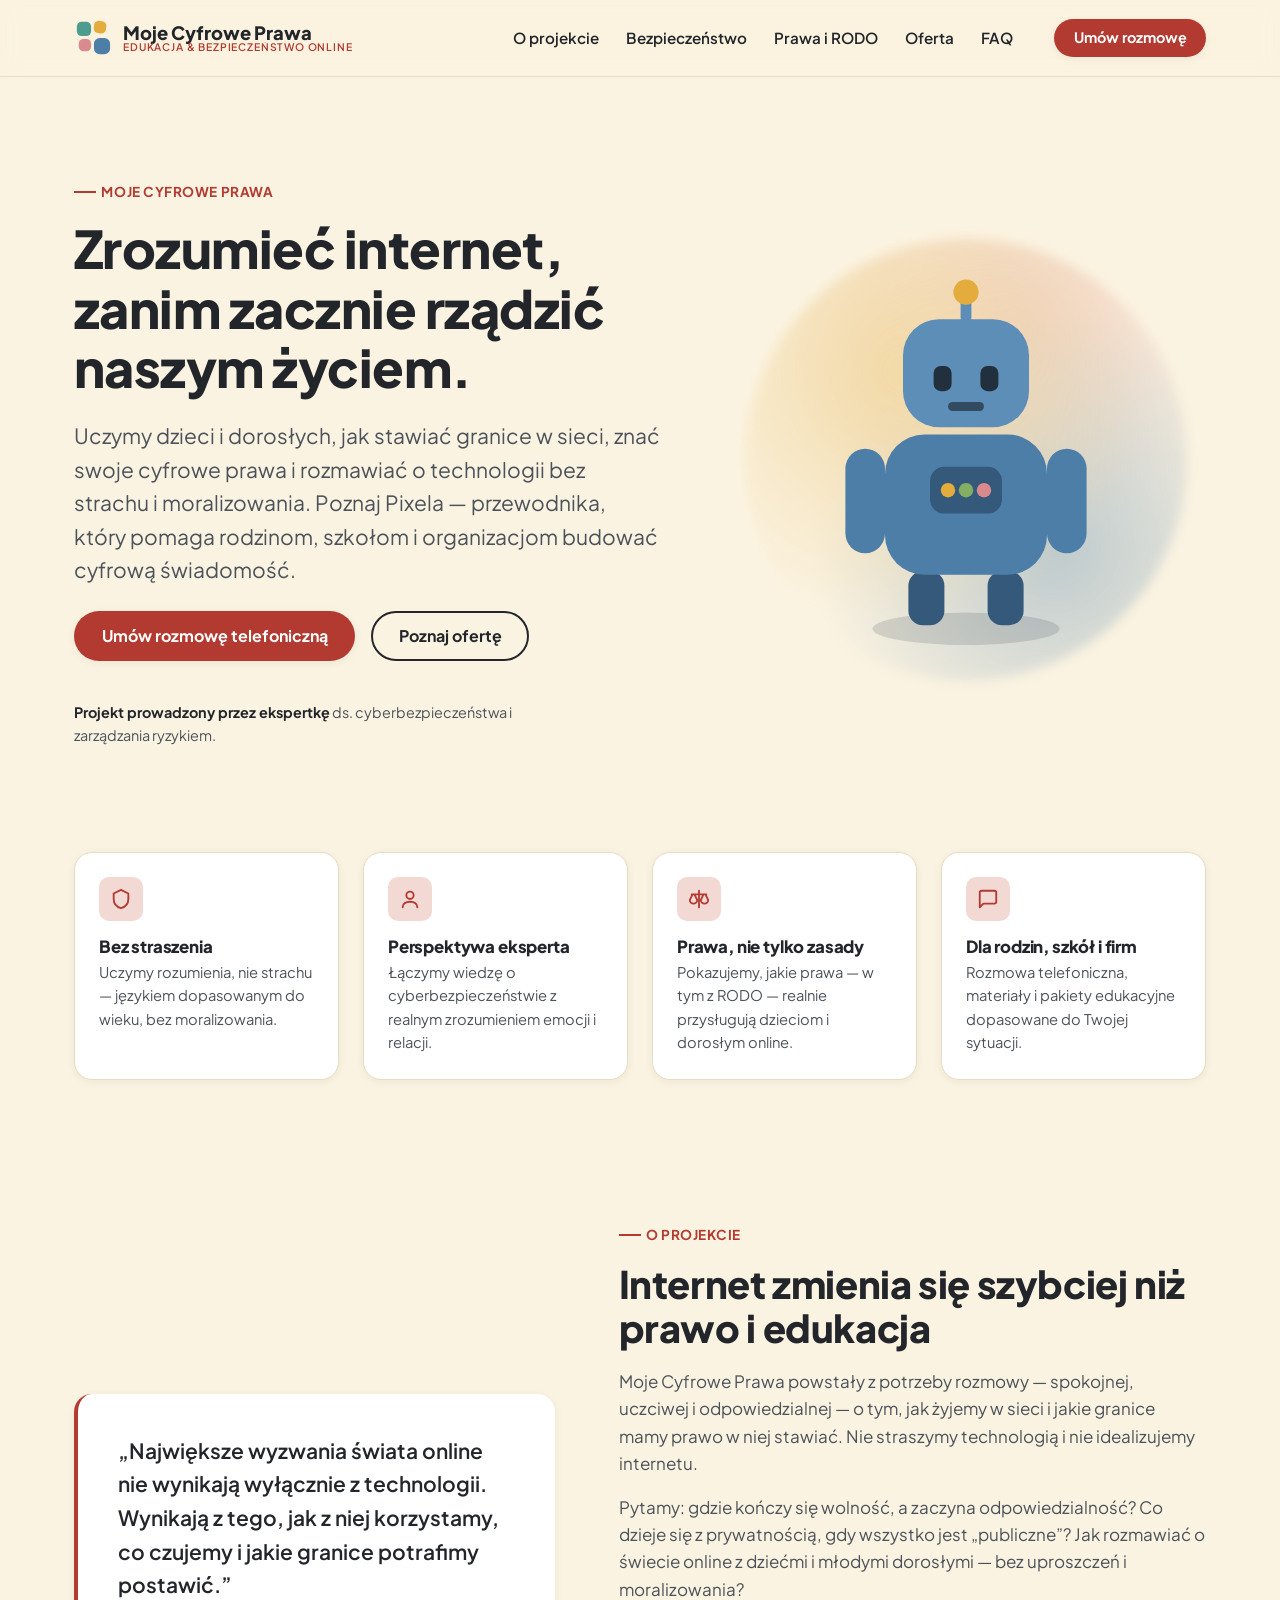
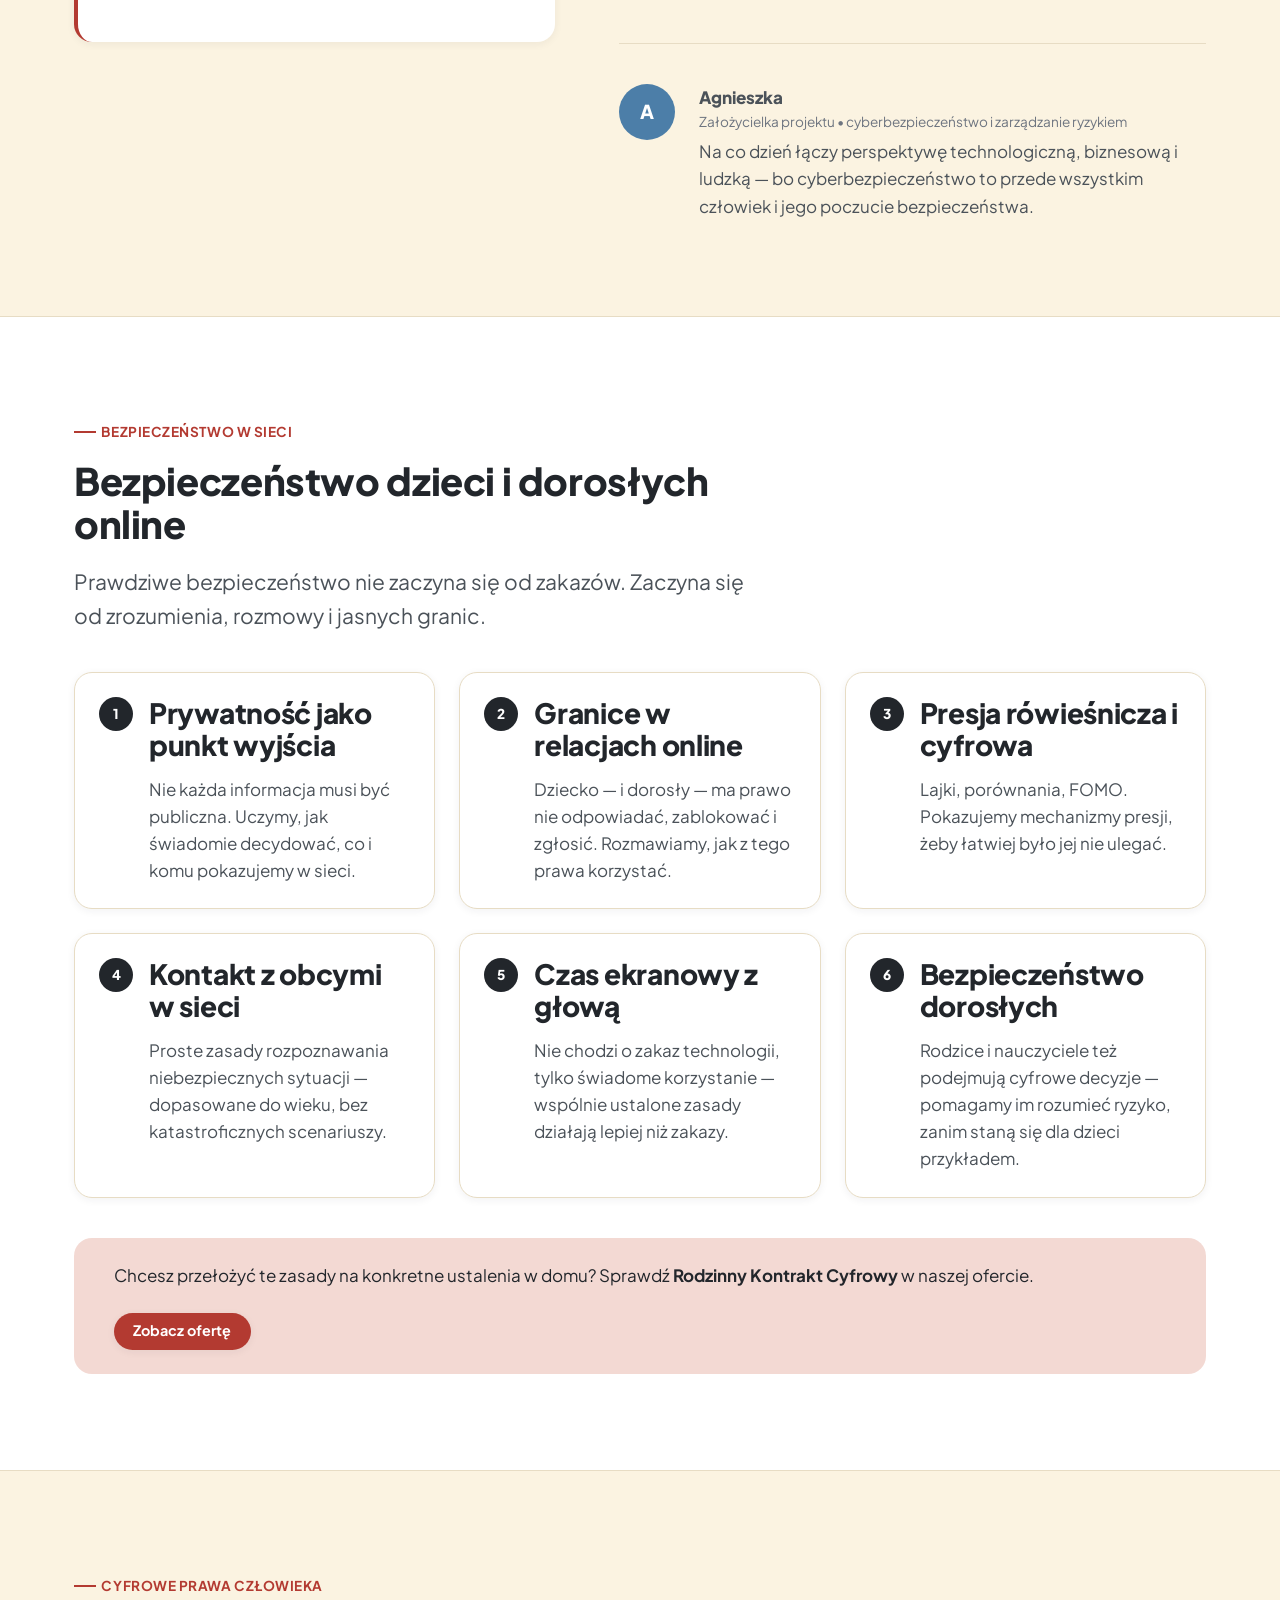
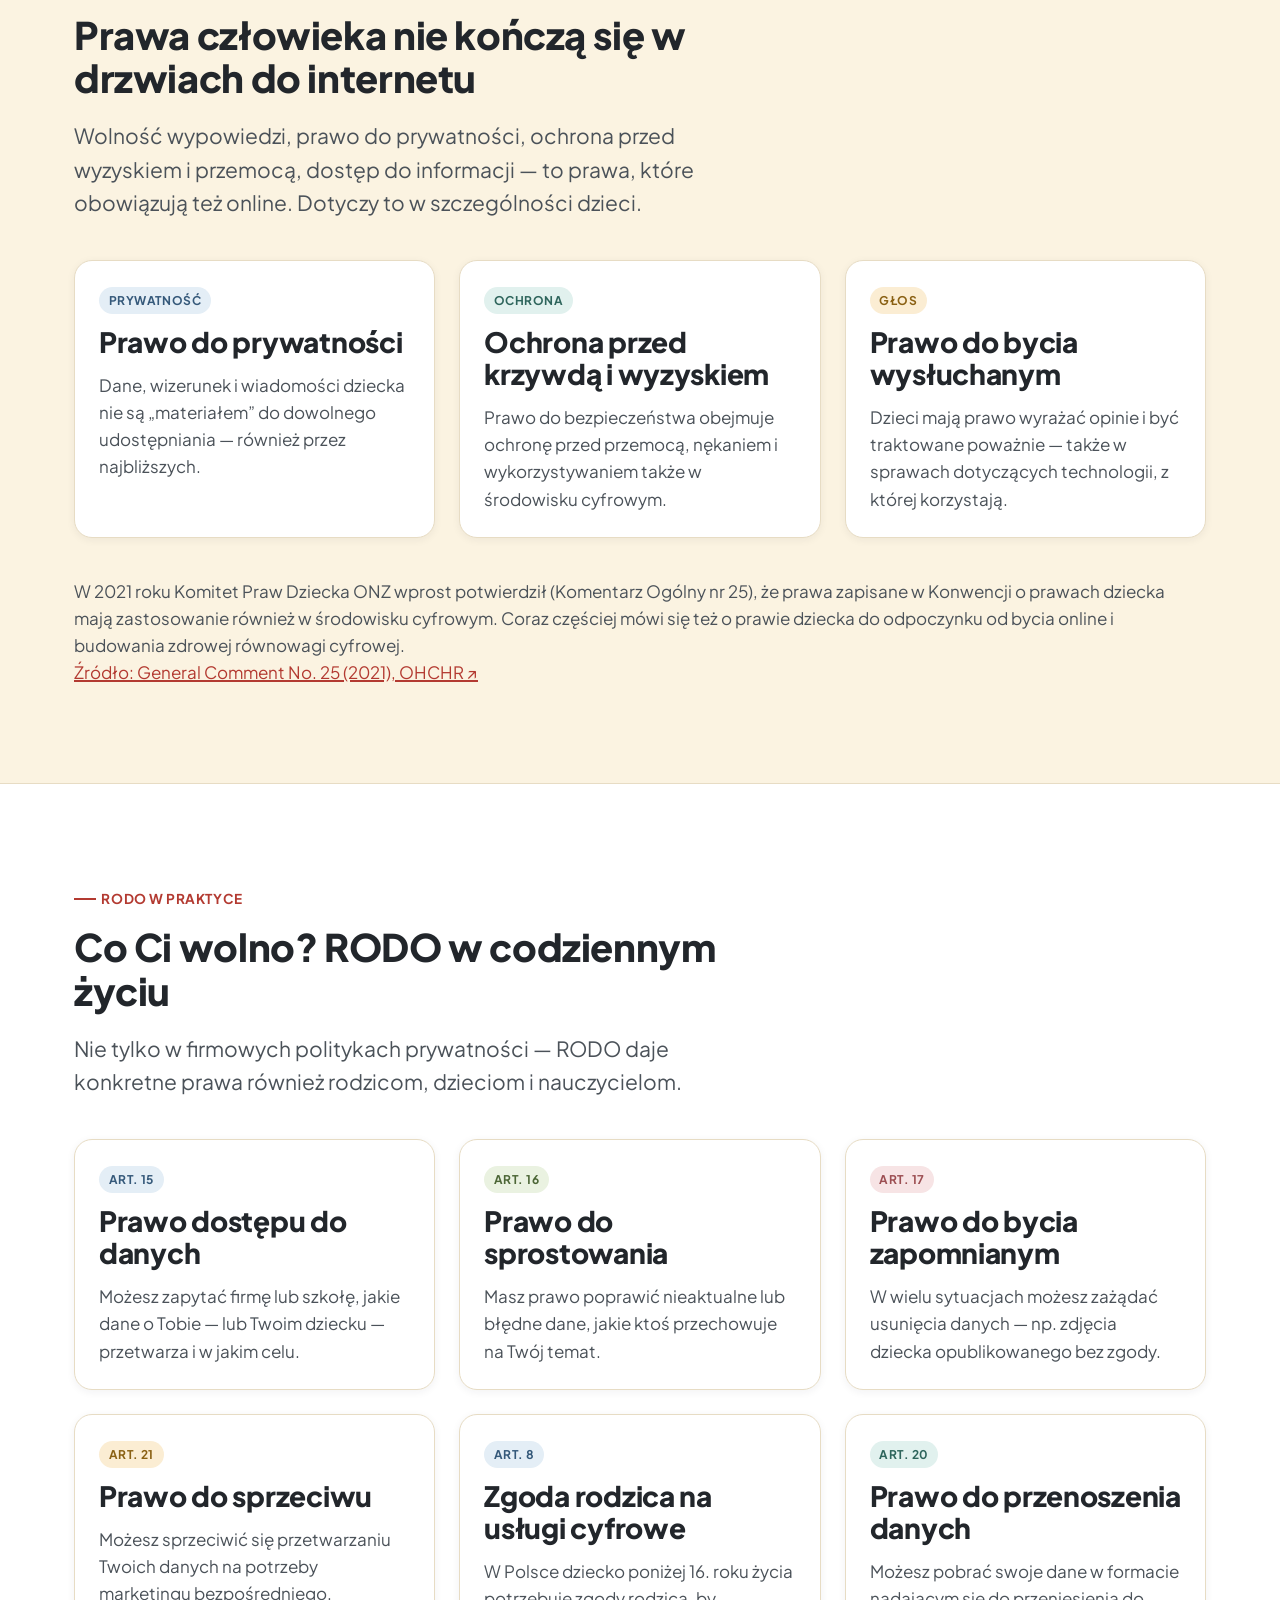
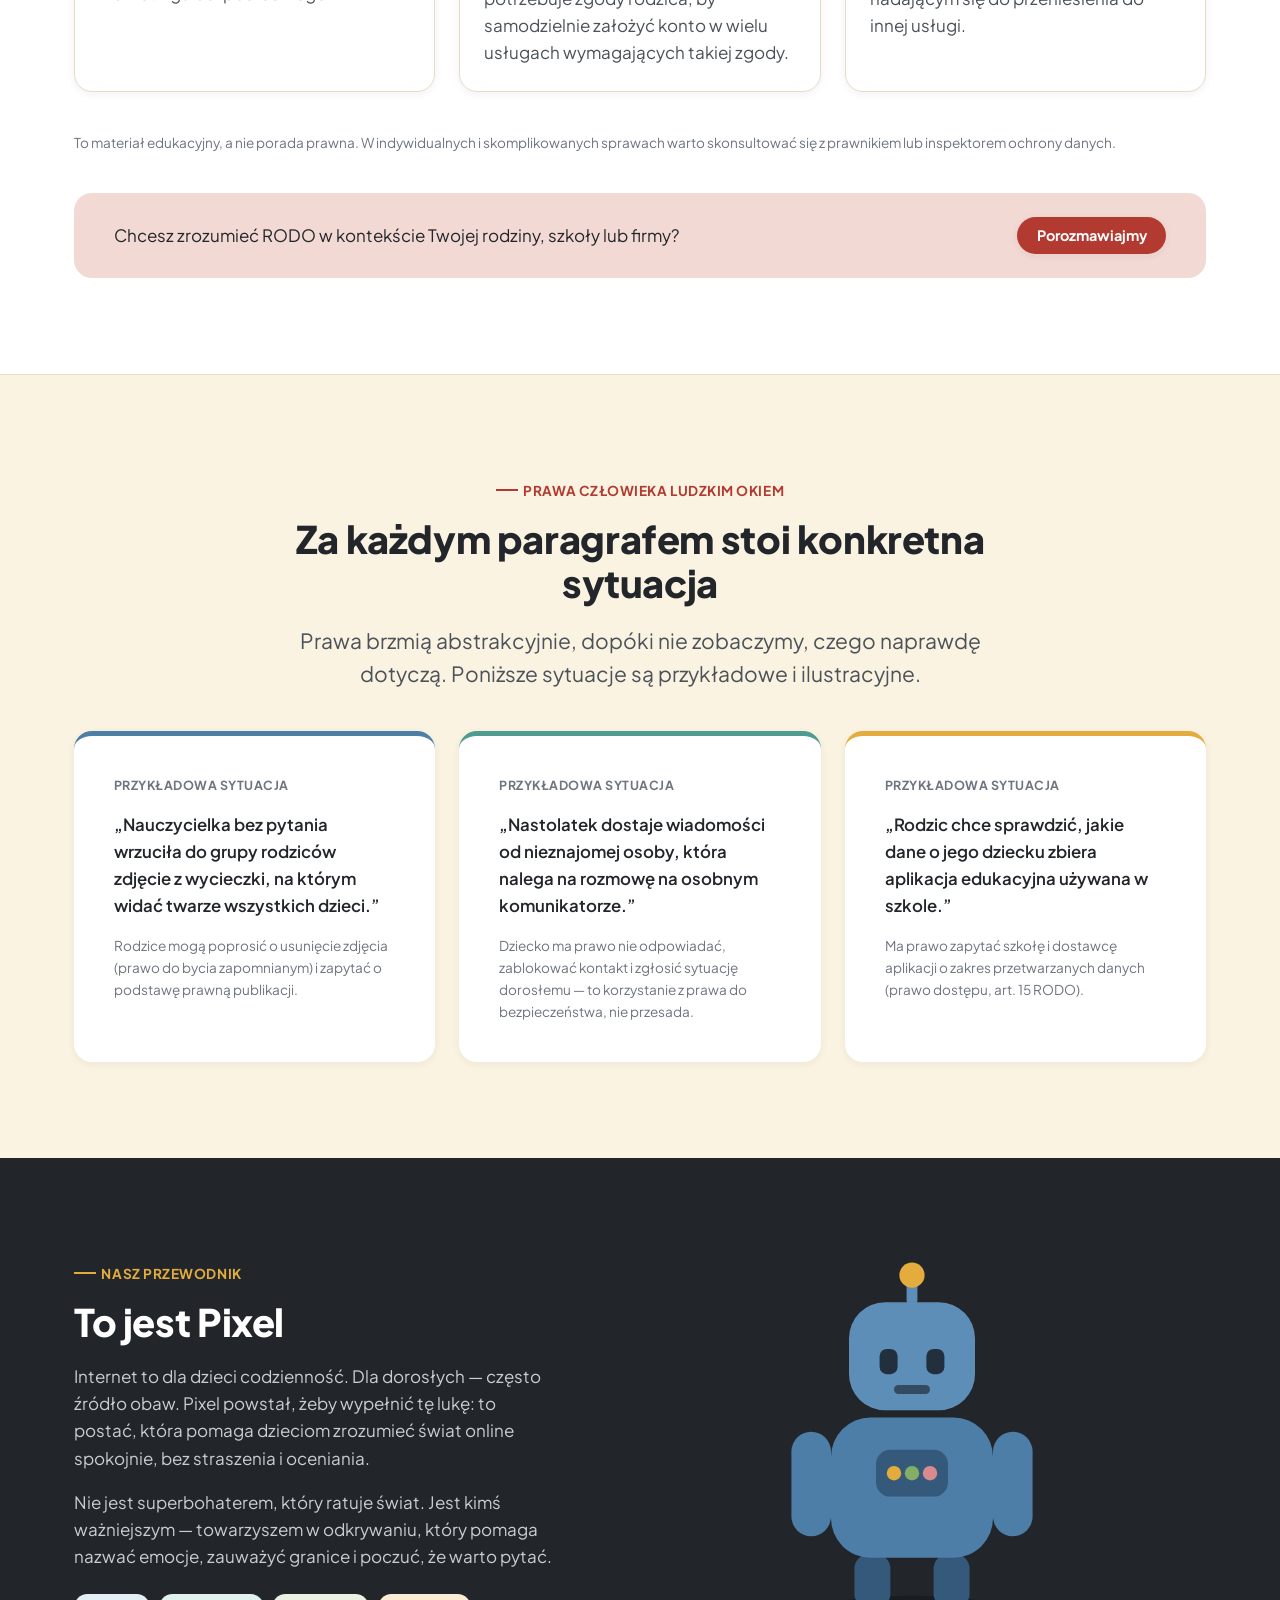
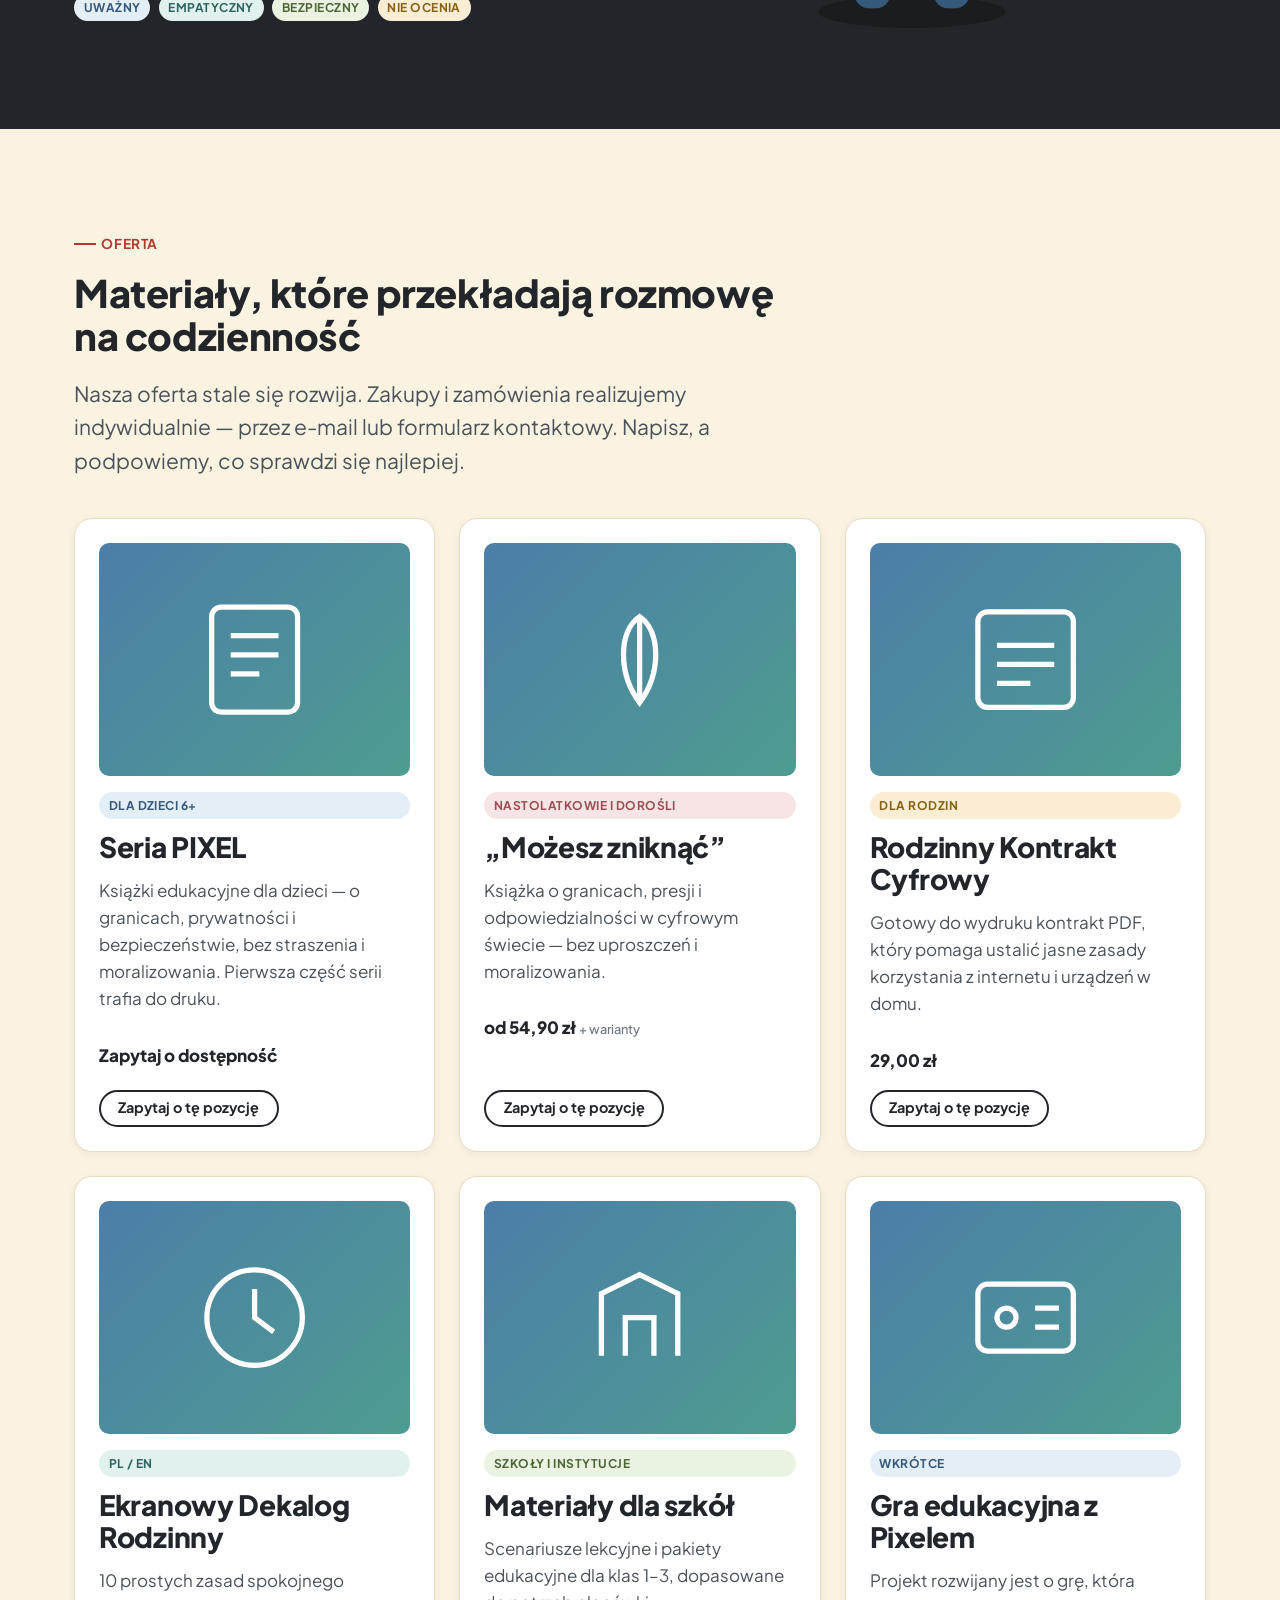
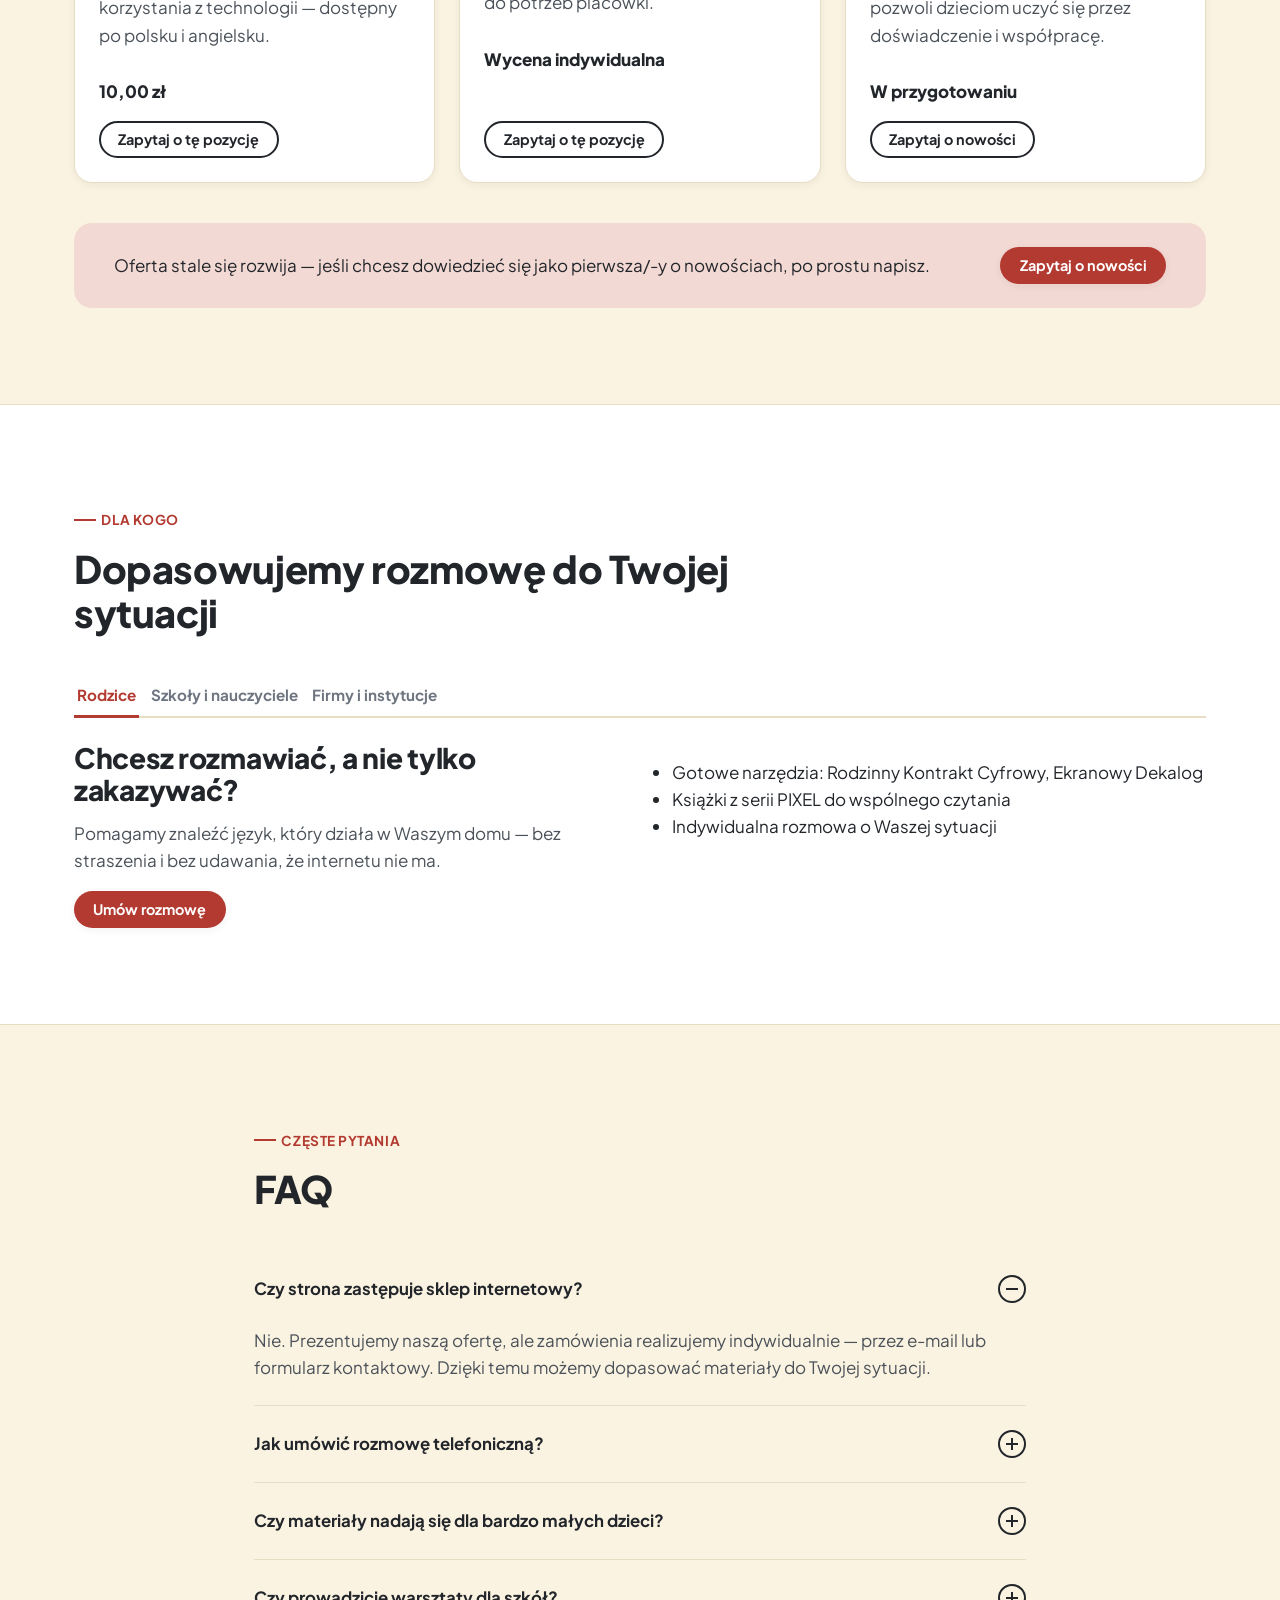
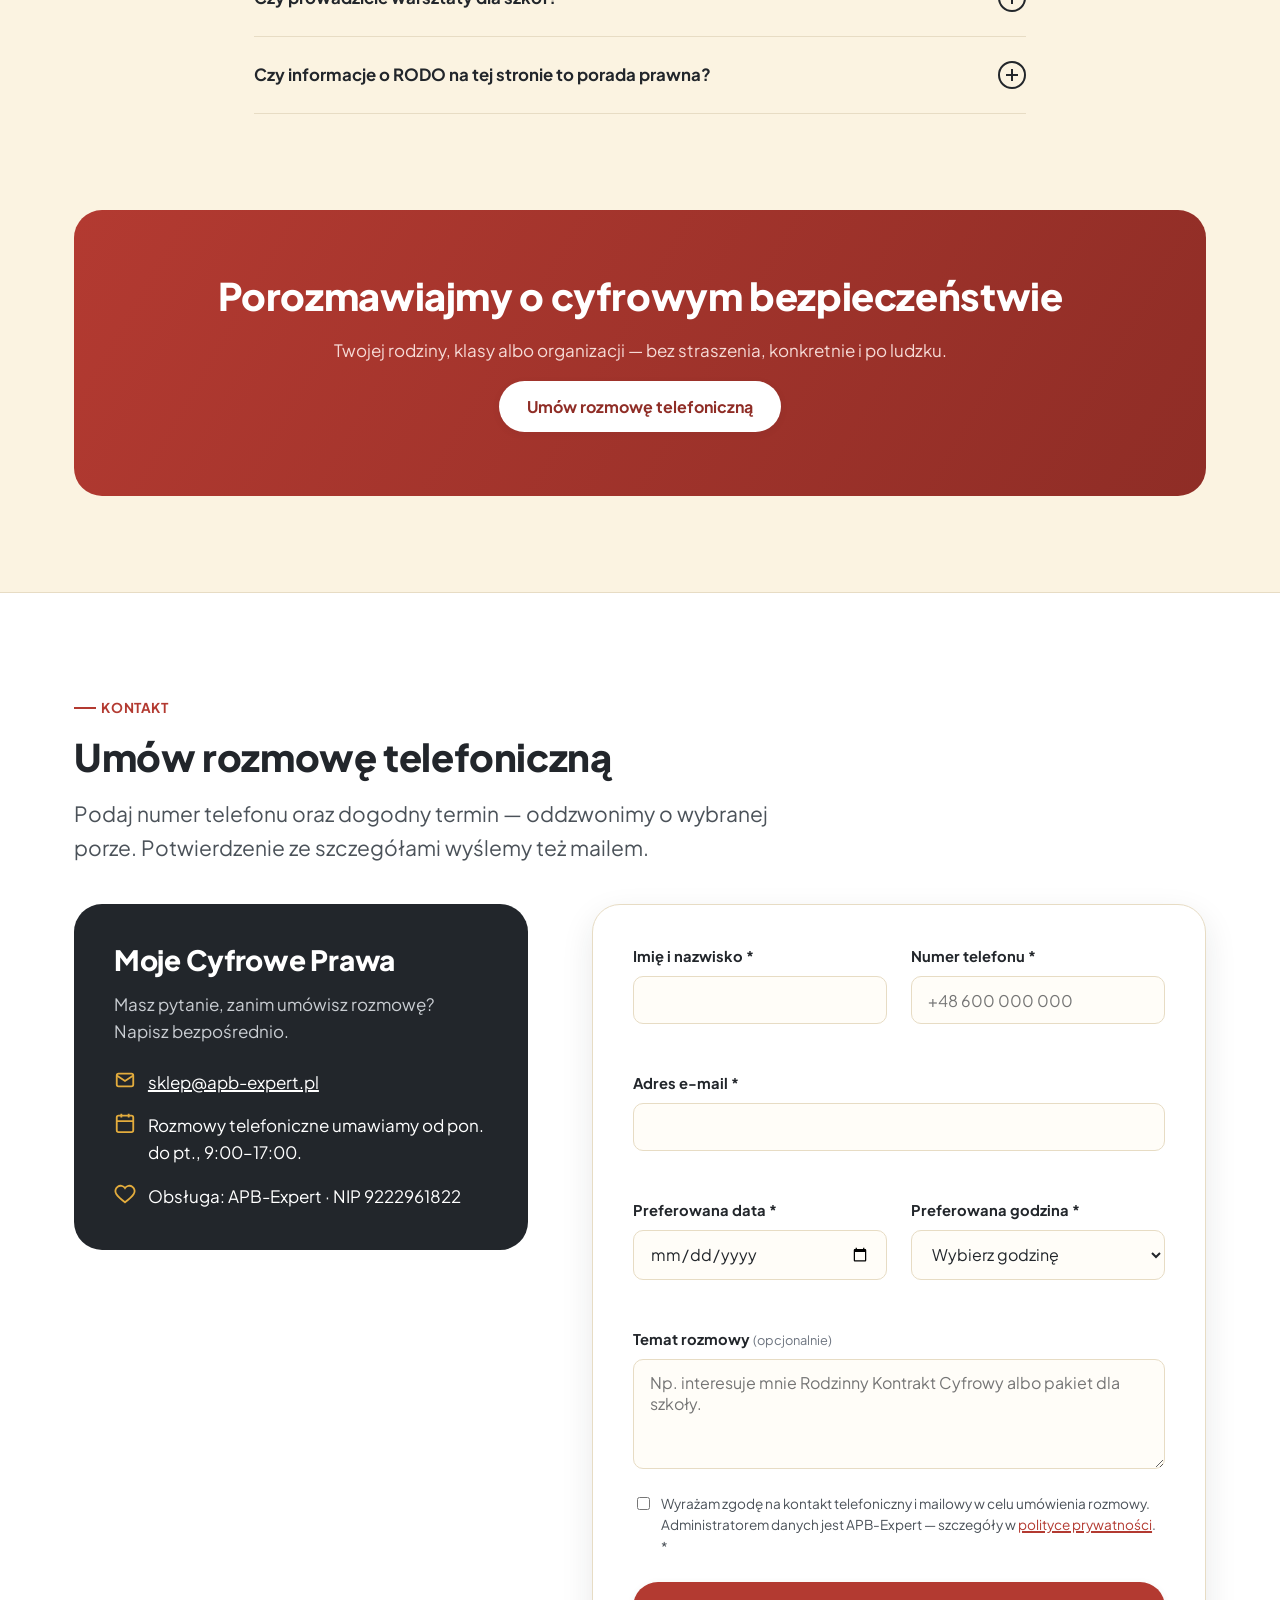
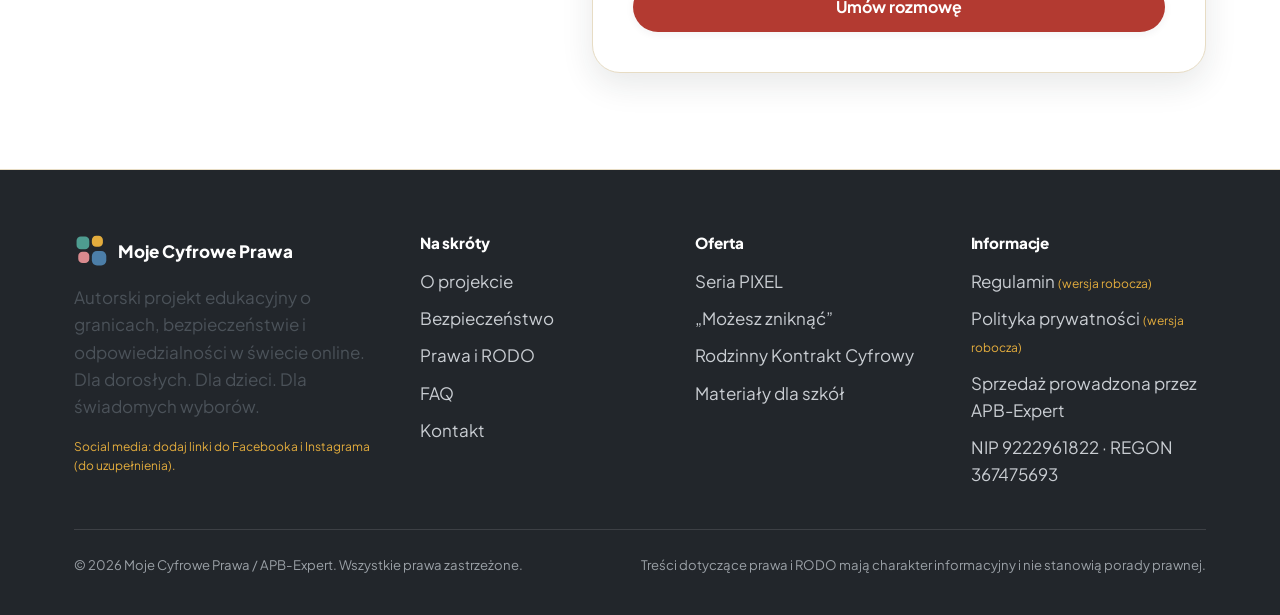
==== index.html @ 1dc7ac0a "init files" ====
<!doctype html>
<html lang="pl">
<head>
<meta charset="UTF-8" />
<meta name="viewport" content="width=device-width, initial-scale=1" />
<title>Moje Cyfrowe Prawa — cyfrowe bezpieczeństwo, prawa człowieka i RODO bez straszenia</title>
<meta name="description" content="Uczymy dzieci i dorosłych cyfrowego bezpieczeństwa, cyfrowych praw człowieka i RODO — bez straszenia i moralizowania. Poznaj Pixela i umów rozmowę telefoniczną." />
<link rel="canonical" href="https://mojecyfroweprawa.pl/" />

<!-- Open Graph -->
<meta property="og:type" content="website" />
<meta property="og:site_name" content="Moje Cyfrowe Prawa" />
<meta property="og:title" content="Moje Cyfrowe Prawa — cyfrowe bezpieczeństwo i prawa człowieka bez straszenia" />
<meta property="og:description" content="Edukacja o bezpieczeństwie online, cyfrowych prawach człowieka i RODO — dla dzieci, rodziców, szkół i firm." />
<meta property="og:url" content="https://mojecyfroweprawa.pl/" />
<meta property="og:locale" content="pl_PL" />
<!-- TODO: dodać og:image (1200×630 px) po przygotowaniu grafiki promocyjnej -->

<link rel="icon" href="assets/img/favicon.svg" type="image/svg+xml" />
<link rel="preconnect" href="https://fonts.googleapis.com" />
<link rel="preconnect" href="https://fonts.gstatic.com" crossorigin />
<link href="https://fonts.googleapis.com/css2?family=Plus+Jakarta+Sans:wght@500;600;700;800&display=swap" rel="stylesheet" />
<link rel="stylesheet" href="assets/css/style.css" />

<!-- JSON-LD: dane organizacji. Uzupełnij/zweryfikuj pola oznaczone TODO. -->
<script type="application/ld+json">
{
  "@context": "https://schema.org",
  "@type": "Organization",
  "name": "Moje Cyfrowe Prawa",
  "url": "https://mojecyfroweprawa.pl/",
  "email": "sklep@apb-expert.pl",
  "description": "Autorski projekt edukacyjny o cyfrowym bezpieczeństwie, cyfrowych prawach człowieka i RODO — dla dzieci, rodziców, szkół i firm.",
  "parentOrganization": {
    "@type": "Organization",
    "name": "APB-Expert",
    "taxID": "9222961822"
  }
}
</script>
</head>
<body>
<a class="skip-link" href="#content">Przejdź do treści głównej</a>

<header class="site-header">
  <div class="container site-header__bar">
    <a class="brand" href="#top">
      <svg class="brand__mark" viewBox="0 0 40 40" aria-hidden="true">
        <rect x="3" y="3" width="15" height="15" rx="5" fill="#4E9C90"/>
        <rect x="21" y="2" width="13" height="13" rx="5" fill="#E3AC3D" transform="rotate(8 27 8)"/>
        <rect x="5" y="21" width="13" height="13" rx="5" fill="#D98A8E"/>
        <rect x="21" y="20" width="17" height="17" rx="6" fill="#4C7EA8"/>
      </svg>
      <span class="brand__text">
        Moje Cyfrowe Prawa
        <small>Edukacja &amp; bezpieczeństwo online</small>
      </span>
    </a>

    <nav class="nav-desktop" aria-label="Nawigacja główna">
      <ul class="nav-desktop__links">
        <li><a href="#o-projekcie">O projekcie</a></li>
        <li><a href="#bezpieczenstwo">Bezpieczeństwo</a></li>
        <li><a href="#prawa-cyfrowe">Prawa i RODO</a></li>
        <li><a href="#oferta">Oferta</a></li>
        <li><a href="#faq">FAQ</a></li>
      </ul>
      <a class="btn btn--primary btn--sm" href="#kontakt">Umów rozmowę</a>
    </nav>

    <button class="nav-toggle" aria-label="Otwórz menu" aria-expanded="false" aria-controls="nav-mobile">
      <svg viewBox="0 0 24 24" fill="none" stroke="currentColor" stroke-width="2" stroke-linecap="round"><line x1="3" y1="6" x2="21" y2="6"/><line x1="3" y1="12" x2="21" y2="12"/><line x1="3" y1="18" x2="21" y2="18"/></svg>
    </button>
  </div>

  <nav id="nav-mobile" class="nav-mobile" aria-label="Nawigacja mobilna">
    <ul>
      <li><a href="#o-projekcie">O projekcie</a></li>
      <li><a href="#bezpieczenstwo">Bezpieczeństwo</a></li>
      <li><a href="#prawa-cyfrowe">Prawa i RODO</a></li>
      <li><a href="#historie">Ludzkim okiem</a></li>
      <li><a href="#pixel">Poznaj Pixela</a></li>
      <li><a href="#oferta">Oferta</a></li>
      <li><a href="#dla-kogo">Dla kogo</a></li>
      <li><a href="#faq">FAQ</a></li>
    </ul>
    <a class="btn btn--primary btn--block" href="#kontakt">Umów rozmowę telefoniczną</a>
  </nav>
</header>

<main id="content">

  <!-- HERO -->
  <section id="top" class="hero container">
    <div class="hero__grid">
      <div class="reveal">
        <p class="eyebrow">Moje Cyfrowe Prawa</p>
        <h1>Zrozumieć internet, zanim zacznie rządzić naszym życiem.</h1>
        <p class="lede">Uczymy dzieci i dorosłych, jak stawiać granice w sieci, znać swoje cyfrowe prawa i rozmawiać o technologii bez strachu i moralizowania. Poznaj Pixela — przewodnika, który pomaga rodzinom, szkołom i organizacjom budować cyfrową świadomość.</p>
        <div class="hero__actions">
          <a class="btn btn--primary" href="#kontakt">Umów rozmowę telefoniczną</a>
          <a class="btn btn--ghost" href="#oferta">Poznaj ofertę</a>
        </div>
        <p class="hero__trust"><strong>Projekt prowadzony przez ekspertkę</strong> ds. cyberbezpieczeństwa i zarządzania ryzykiem.</p>
      </div>

      <div class="hero__visual reveal">
        <div class="hero__blob" aria-hidden="true"></div>
        <div class="pixel-figure">
          <svg class="pixel-mascot" viewBox="0 0 200 205" role="img" aria-labelledby="pixelHeroTitle">
            <title id="pixelHeroTitle">Pixel — maskotka projektu Moje Cyfrowe Prawa, macha ręką</title>
            <ellipse class="p-shadow" cx="100" cy="196" rx="52" ry="9" fill="#22303D" opacity="0.15"/>
            <g class="p-float">
              <rect x="68" y="164" width="20" height="30" rx="8" fill="#35597A"/>
              <rect x="112" y="164" width="20" height="30" rx="8" fill="#35597A"/>
              <rect x="145" y="96" width="22" height="58" rx="11" fill="#4C7EA8"/>
              <g class="p-arm-l">
                <rect x="33" y="96" width="22" height="58" rx="11" fill="#4C7EA8"/>
              </g>
              <rect x="55" y="88" width="90" height="78" rx="22" fill="#4C7EA8"/>
              <rect x="80" y="106" width="40" height="26" rx="8" fill="#35597A"/>
              <circle cx="90" cy="119" r="4" fill="#E3AC3D"/>
              <circle cx="100" cy="119" r="4" fill="#83AE63"/>
              <circle cx="110" cy="119" r="4" fill="#D98A8E"/>
              <rect x="97" y="10" width="6" height="16" rx="3" fill="#5C8EB8"/>
              <circle cx="100" cy="9" r="7" fill="#E3AC3D"/>
              <rect x="65" y="24" width="70" height="60" rx="20" fill="#5C8EB8"/>
              <g class="p-blink">
                <rect x="82" y="50" width="10" height="14" rx="4" fill="#22303D"/>
                <rect x="108" y="50" width="10" height="14" rx="4" fill="#22303D"/>
              </g>
              <rect x="90" y="70" width="20" height="5" rx="2.5" fill="#22303D" opacity="0.7"/>
            </g>
          </svg>
        </div>
      </div>
    </div>
  </section>

  <!-- PASEK WARTOŚCI -->
  <div class="container">
    <div class="value-strip">
      <div class="value-card reveal">
        <div class="value-card__icon">
          <svg width="22" height="22" viewBox="0 0 24 24" fill="none" stroke="currentColor" stroke-width="2" stroke-linecap="round" stroke-linejoin="round"><path d="M12 2 4 6v6c0 5 3.4 8.7 8 10 4.6-1.3 8-5 8-10V6l-8-4Z"/></svg>
        </div>
        <h3>Bez straszenia</h3>
        <p>Uczymy rozumienia, nie strachu — językiem dopasowanym do wieku, bez moralizowania.</p>
      </div>
      <div class="value-card reveal">
        <div class="value-card__icon">
          <svg width="22" height="22" viewBox="0 0 24 24" fill="none" stroke="currentColor" stroke-width="2" stroke-linecap="round" stroke-linejoin="round"><circle cx="12" cy="8" r="4"/><path d="M4 21c0-4 3.6-6 8-6s8 2 8 6"/></svg>
        </div>
        <h3>Perspektywa eksperta</h3>
        <p>Łączymy wiedzę o cyberbezpieczeństwie z realnym zrozumieniem emocji i relacji.</p>
      </div>
      <div class="value-card reveal">
        <div class="value-card__icon">
          <svg width="22" height="22" viewBox="0 0 24 24" fill="none" stroke="currentColor" stroke-width="2" stroke-linecap="round" stroke-linejoin="round"><path d="M12 3v18M5 7l-3 6a4 4 0 0 0 8 0L7 7Zm12 0-3 6a4 4 0 0 0 8 0l-3-6ZM4 7h16"/></svg>
        </div>
        <h3>Prawa, nie tylko zasady</h3>
        <p>Pokazujemy, jakie prawa — w tym z RODO — realnie przysługują dzieciom i dorosłym online.</p>
      </div>
      <div class="value-card reveal">
        <div class="value-card__icon">
          <svg width="22" height="22" viewBox="0 0 24 24" fill="none" stroke="currentColor" stroke-width="2" stroke-linecap="round" stroke-linejoin="round"><path d="M21 15a2 2 0 0 1-2 2H7l-4 4V5a2 2 0 0 1 2-2h14a2 2 0 0 1 2 2Z"/></svg>
        </div>
        <h3>Dla rodzin, szkół i firm</h3>
        <p>Rozmowa telefoniczna, materiały i pakiety edukacyjne dopasowane do Twojej sytuacji.</p>
      </div>
    </div>
  </div>

  <!-- O PROJEKCIE / MISJA -->
  <section id="o-projekcie" class="section-pad">
    <div class="container mission">
      <div class="reveal">
        <div class="mission__quote">
          „Największe wyzwania świata online nie wynikają wyłącznie z technologii. Wynikają z tego, jak z niej korzystamy, co czujemy i jakie granice potrafimy postawić.”
        </div>
      </div>
      <div class="reveal">
        <p class="eyebrow">O projekcie</p>
        <h2>Internet zmienia się szybciej niż prawo i edukacja</h2>
        <p>Moje Cyfrowe Prawa powstały z potrzeby rozmowy — spokojnej, uczciwej i odpowiedzialnej — o tym, jak żyjemy w sieci i jakie granice mamy prawo w niej stawiać. Nie straszymy technologią i nie idealizujemy internetu.</p>
        <p>Pytamy: gdzie kończy się wolność, a zaczyna odpowiedzialność? Co dzieje się z prywatnością, gdy wszystko jest „publiczne”? Jak rozmawiać o świecie online z dziećmi i młodymi dorosłymi — bez uproszczeń i moralizowania?</p>
        <div class="founder">
          <div class="founder__avatar" aria-hidden="true">A</div>
          <div>
            <p class="founder__name">Agnieszka</p>
            <p class="founder__role">Założycielka projektu • cyberbezpieczeństwo i zarządzanie ryzykiem</p>
            <p>Na co dzień łączy perspektywę technologiczną, biznesową i ludzką — bo cyberbezpieczeństwo to przede wszystkim człowiek i jego poczucie bezpieczeństwa.</p>
          </div>
        </div>
      </div>
    </div>
  </section>

  <!-- BEZPIECZEŃSTWO -->
  <section id="bezpieczenstwo" class="section-pad section--alt">
    <div class="container">
      <div class="section-head reveal">
        <p class="eyebrow">Bezpieczeństwo w sieci</p>
        <h2>Bezpieczeństwo dzieci i dorosłych online</h2>
        <p class="lede">Prawdziwe bezpieczeństwo nie zaczyna się od zakazów. Zaczyna się od zrozumienia, rozmowy i jasnych granic.</p>
      </div>

      <div class="grid-3">
        <div class="card tip-card reveal">
          <div class="tip-card__num">1</div>
          <div>
            <h3>Prywatność jako punkt wyjścia</h3>
            <p>Nie każda informacja musi być publiczna. Uczymy, jak świadomie decydować, co i komu pokazujemy w sieci.</p>
          </div>
        </div>
        <div class="card tip-card reveal">
          <div class="tip-card__num">2</div>
          <div>
            <h3>Granice w relacjach online</h3>
            <p>Dziecko — i dorosły — ma prawo nie odpowiadać, zablokować i zgłosić. Rozmawiamy, jak z tego prawa korzystać.</p>
          </div>
        </div>
        <div class="card tip-card reveal">
          <div class="tip-card__num">3</div>
          <div>
            <h3>Presja rówieśnicza i cyfrowa</h3>
            <p>Lajki, porównania, FOMO. Pokazujemy mechanizmy presji, żeby łatwiej było jej nie ulegać.</p>
          </div>
        </div>
        <div class="card tip-card reveal">
          <div class="tip-card__num">4</div>
          <div>
            <h3>Kontakt z obcymi w sieci</h3>
            <p>Proste zasady rozpoznawania niebezpiecznych sytuacji — dopasowane do wieku, bez katastroficznych scenariuszy.</p>
          </div>
        </div>
        <div class="card tip-card reveal">
          <div class="tip-card__num">5</div>
          <div>
            <h3>Czas ekranowy z głową</h3>
            <p>Nie chodzi o zakaz technologii, tylko świadome korzystanie — wspólnie ustalone zasady działają lepiej niż zakazy.</p>
          </div>
        </div>
        <div class="card tip-card reveal">
          <div class="tip-card__num">6</div>
          <div>
            <h3>Bezpieczeństwo dorosłych</h3>
            <p>Rodzice i nauczyciele też podejmują cyfrowe decyzje — pomagamy im rozumieć ryzyko, zanim staną się dla dzieci przykładem.</p>
          </div>
        </div>
      </div>

      <div class="offer-note reveal">
        <p>Chcesz przełożyć te zasady na konkretne ustalenia w domu? Sprawdź <strong>Rodzinny Kontrakt Cyfrowy</strong> w naszej ofercie.</p>
        <a class="btn btn--primary btn--sm" href="#oferta">Zobacz ofertę</a>
      </div>
    </div>
  </section>

  <!-- CYFROWE PRAWA CZŁOWIEKA -->
  <section id="prawa-cyfrowe" class="section-pad">
    <div class="container">
      <div class="section-head reveal">
        <p class="eyebrow">Cyfrowe prawa człowieka</p>
        <h2>Prawa człowieka nie kończą się w drzwiach do internetu</h2>
        <p class="lede">Wolność wypowiedzi, prawo do prywatności, ochrona przed wyzyskiem i przemocą, dostęp do informacji — to prawa, które obowiązują też online. Dotyczy to w szczególności dzieci.</p>
      </div>

      <div class="grid-3">
        <div class="card reveal">
          <span class="tag tag--blue">Prywatność</span>
          <h3>Prawo do prywatności</h3>
          <p>Dane, wizerunek i wiadomości dziecka nie są „materiałem” do dowolnego udostępniania — również przez najbliższych.</p>
        </div>
        <div class="card reveal">
          <span class="tag tag--teal">Ochrona</span>
          <h3>Ochrona przed krzywdą i wyzyskiem</h3>
          <p>Prawo do bezpieczeństwa obejmuje ochronę przed przemocą, nękaniem i wykorzystywaniem także w środowisku cyfrowym.</p>
        </div>
        <div class="card reveal">
          <span class="tag tag--yellow">Głos</span>
          <h3>Prawo do bycia wysłuchanym</h3>
          <p>Dzieci mają prawo wyrażać opinie i być traktowane poważnie — także w sprawach dotyczących technologii, z której korzystają.</p>
        </div>
      </div>

      <p class="reveal" style="margin-top: var(--space-l);">
        W 2021 roku Komitet Praw Dziecka ONZ wprost potwierdził (Komentarz Ogólny nr 25), że prawa zapisane w Konwencji o prawach dziecka mają zastosowanie również w środowisku cyfrowym. Coraz częściej mówi się też o prawie dziecka do odpoczynku od bycia online i budowania zdrowej równowagi cyfrowej.
        <br />
        <a href="https://www.ohchr.org/en/documents/general-comments-and-recommendations/general-comment-no-25-2021-childrens-rights-relation" target="_blank" rel="noopener">Źródło: General Comment No. 25 (2021), OHCHR ↗</a>
      </p>
    </div>
  </section>

  <!-- RODO -->
  <section id="rodo" class="section-pad section--alt">
    <div class="container">
      <div class="section-head reveal">
        <p class="eyebrow">RODO w praktyce</p>
        <h2>Co Ci wolno? RODO w codziennym życiu</h2>
        <p class="lede">Nie tylko w firmowych politykach prywatności — RODO daje konkretne prawa również rodzicom, dzieciom i nauczycielom.</p>
      </div>

      <div class="grid-3">
        <div class="card reveal">
          <span class="tag tag--blue">Art. 15</span>
          <h3>Prawo dostępu do danych</h3>
          <p>Możesz zapytać firmę lub szkołę, jakie dane o Tobie — lub Twoim dziecku — przetwarza i w jakim celu.</p>
        </div>
        <div class="card reveal">
          <span class="tag tag--green">Art. 16</span>
          <h3>Prawo do sprostowania</h3>
          <p>Masz prawo poprawić nieaktualne lub błędne dane, jakie ktoś przechowuje na Twój temat.</p>
        </div>
        <div class="card reveal">
          <span class="tag tag--pink">Art. 17</span>
          <h3>Prawo do bycia zapomnianym</h3>
          <p>W wielu sytuacjach możesz zażądać usunięcia danych — np. zdjęcia dziecka opublikowanego bez zgody.</p>
        </div>
        <div class="card reveal">
          <span class="tag tag--yellow">Art. 21</span>
          <h3>Prawo do sprzeciwu</h3>
          <p>Możesz sprzeciwić się przetwarzaniu Twoich danych na potrzeby marketingu bezpośredniego.</p>
        </div>
        <div class="card reveal">
          <span class="tag tag--blue">Art. 8</span>
          <h3>Zgoda rodzica na usługi cyfrowe</h3>
          <p>W Polsce dziecko poniżej 16. roku życia potrzebuje zgody rodzica, by samodzielnie założyć konto w wielu usługach wymagających takiej zgody.</p>
        </div>
        <div class="card reveal">
          <span class="tag tag--teal">Art. 20</span>
          <h3>Prawo do przenoszenia danych</h3>
          <p>Możesz pobrać swoje dane w formacie nadającym się do przeniesienia do innej usługi.</p>
        </div>
      </div>

      <p class="reveal" style="margin-top: var(--space-l); font-size: 0.85rem; color: var(--color-muted);">
        To materiał edukacyjny, a nie porada prawna. W indywidualnych i skomplikowanych sprawach warto skonsultować się z prawnikiem lub inspektorem ochrony danych.
      </p>

      <div class="offer-note reveal">
        <p>Chcesz zrozumieć RODO w kontekście Twojej rodziny, szkoły lub firmy?</p>
        <a class="btn btn--primary btn--sm" href="#kontakt">Porozmawiajmy</a>
      </div>
    </div>
  </section>

  <!-- HISTORIE / LUDZKIM OKIEM -->
  <section id="historie" class="section-pad">
    <div class="container">
      <div class="section-head section-head--center reveal" style="margin-inline:auto;">
        <p class="eyebrow">Prawa człowieka ludzkim okiem</p>
        <h2>Za każdym paragrafem stoi konkretna sytuacja</h2>
        <p class="lede" style="margin-inline:auto;">Prawa brzmią abstrakcyjnie, dopóki nie zobaczymy, czego naprawdę dotyczą. Poniższe sytuacje są przykładowe i ilustracyjne.</p>
      </div>

      <div class="grid-3">
        <div class="story-card reveal">
          <p class="story-card__label">Przykładowa sytuacja</p>
          <blockquote>„Nauczycielka bez pytania wrzuciła do grupy rodziców zdjęcie z wycieczki, na którym widać twarze wszystkich dzieci.”</blockquote>
          <footer>Rodzice mogą poprosić o usunięcie zdjęcia (prawo do bycia zapomnianym) i zapytać o podstawę prawną publikacji.</footer>
        </div>
        <div class="story-card reveal">
          <p class="story-card__label">Przykładowa sytuacja</p>
          <blockquote>„Nastolatek dostaje wiadomości od nieznajomej osoby, która nalega na rozmowę na osobnym komunikatorze.”</blockquote>
          <footer>Dziecko ma prawo nie odpowiadać, zablokować kontakt i zgłosić sytuację dorosłemu — to korzystanie z prawa do bezpieczeństwa, nie przesada.</footer>
        </div>
        <div class="story-card reveal">
          <p class="story-card__label">Przykładowa sytuacja</p>
          <blockquote>„Rodzic chce sprawdzić, jakie dane o jego dziecku zbiera aplikacja edukacyjna używana w szkole.”</blockquote>
          <footer>Ma prawo zapytać szkołę i dostawcę aplikacji o zakres przetwarzanych danych (prawo dostępu, art. 15 RODO).</footer>
        </div>
      </div>
    </div>
  </section>

  <!-- POZNAJ PIXELA -->
  <section id="pixel" class="section-pad section--ink">
    <div class="container mission">
      <div class="reveal">
        <p class="eyebrow">Nasz przewodnik</p>
        <h2>To jest Pixel</h2>
        <p>Internet to dla dzieci codzienność. Dla dorosłych — często źródło obaw. Pixel powstał, żeby wypełnić tę lukę: to postać, która pomaga dzieciom zrozumieć świat online spokojnie, bez straszenia i oceniania.</p>
        <p>Nie jest superbohaterem, który ratuje świat. Jest kimś ważniejszym — towarzyszem w odkrywaniu, który pomaga nazwać emocje, zauważyć granice i poczuć, że warto pytać.</p>
        <div style="display:flex; flex-wrap:wrap; gap:0.5em; margin-top: var(--space-m);">
          <span class="tag tag--blue">Uważny</span>
          <span class="tag tag--teal">Empatyczny</span>
          <span class="tag tag--green">Bezpieczny</span>
          <span class="tag tag--yellow">Nie ocenia</span>
        </div>
      </div>
      <div class="hero__visual reveal">
        <div class="pixel-figure">
          <svg class="pixel-mascot" viewBox="0 0 200 205" role="img" aria-labelledby="pixelAboutTitle">
            <title id="pixelAboutTitle">Pixel — maskotka projektu, spokojnie stoi</title>
            <ellipse class="p-shadow" cx="100" cy="196" rx="52" ry="9" fill="#000" opacity="0.25"/>
            <g class="p-float">
              <rect x="68" y="164" width="20" height="30" rx="8" fill="#35597A"/>
              <rect x="112" y="164" width="20" height="30" rx="8" fill="#35597A"/>
              <rect x="145" y="96" width="22" height="58" rx="11" fill="#4C7EA8"/>
              <rect x="33" y="96" width="22" height="58" rx="11" fill="#4C7EA8"/>
              <rect x="55" y="88" width="90" height="78" rx="22" fill="#4C7EA8"/>
              <rect x="80" y="106" width="40" height="26" rx="8" fill="#35597A"/>
              <circle cx="90" cy="119" r="4" fill="#E3AC3D"/>
              <circle cx="100" cy="119" r="4" fill="#83AE63"/>
              <circle cx="110" cy="119" r="4" fill="#D98A8E"/>
              <rect x="97" y="10" width="6" height="16" rx="3" fill="#5C8EB8"/>
              <circle cx="100" cy="9" r="7" fill="#E3AC3D"/>
              <rect x="65" y="24" width="70" height="60" rx="20" fill="#5C8EB8"/>
              <g class="p-blink">
                <rect x="82" y="50" width="10" height="14" rx="4" fill="#22303D"/>
                <rect x="108" y="50" width="10" height="14" rx="4" fill="#22303D"/>
              </g>
              <rect x="90" y="70" width="20" height="5" rx="2.5" fill="#22303D" opacity="0.7"/>
            </g>
          </svg>
        </div>
      </div>
    </div>
  </section>

  <!-- OFERTA -->
  <section id="oferta" class="section-pad">
    <div class="container">
      <div class="section-head reveal">
        <p class="eyebrow">Oferta</p>
        <h2>Materiały, które przekładają rozmowę na codzienność</h2>
        <p class="lede">Nasza oferta stale się rozwija. Zakupy i zamówienia realizujemy indywidualnie — przez e-mail lub formularz kontaktowy. Napisz, a podpowiemy, co sprawdzi się najlepiej.</p>
      </div>

      <div class="grid-3">
        <div class="card offer-card reveal">
          <div class="offer-card__media">
            <svg viewBox="0 0 60 60" fill="none" stroke="#fff" stroke-width="2.2"><rect x="12" y="8" width="36" height="44" rx="4"/><line x1="20" y1="20" x2="40" y2="20"/><line x1="20" y1="28" x2="40" y2="28"/><line x1="20" y1="36" x2="32" y2="36"/></svg>
          </div>
          <div class="offer-card__body">
            <span class="tag tag--blue">Dla dzieci 6+</span>
            <h3>Seria PIXEL</h3>
            <p>Książki edukacyjne dla dzieci — o granicach, prywatności i bezpieczeństwie, bez straszenia i moralizowania. Pierwsza część serii trafia do druku.</p>
            <p class="offer-card__price">Zapytaj o dostępność</p>
            <a class="btn btn--ghost btn--sm js-interest" href="#kontakt" data-product="Seria PIXEL (dla dzieci)">Zapytaj o tę pozycję</a>
          </div>
        </div>

        <div class="card offer-card reveal">
          <div class="offer-card__media">
            <svg viewBox="0 0 60 60" fill="none" stroke="#fff" stroke-width="2.2"><path d="M30 12c-9 6-9 24 0 36 9-12 9-30 0-36Z"/><line x1="30" y1="12" x2="30" y2="48"/></svg>
          </div>
          <div class="offer-card__body">
            <span class="tag tag--pink">Nastolatkowie i dorośli</span>
            <h3>„Możesz zniknąć”</h3>
            <p>Książka o granicach, presji i odpowiedzialności w cyfrowym świecie — bez uproszczeń i moralizowania.</p>
            <p class="offer-card__price">od 54,90 zł <span>+ warianty</span></p>
            <a class="btn btn--ghost btn--sm js-interest" href="#kontakt" data-product="„Możesz zniknąć”">Zapytaj o tę pozycję</a>
          </div>
        </div>

        <div class="card offer-card reveal">
          <div class="offer-card__media">
            <svg viewBox="0 0 60 60" fill="none" stroke="#fff" stroke-width="2.2"><rect x="10" y="10" width="40" height="40" rx="4"/><path d="M18 24h24M18 32h24M18 40h14"/></svg>
          </div>
          <div class="offer-card__body">
            <span class="tag tag--yellow">Dla rodzin</span>
            <h3>Rodzinny Kontrakt Cyfrowy</h3>
            <p>Gotowy do wydruku kontrakt PDF, który pomaga ustalić jasne zasady korzystania z internetu i urządzeń w domu.</p>
            <p class="offer-card__price">29,00 zł</p>
            <a class="btn btn--ghost btn--sm js-interest" href="#kontakt" data-product="Rodzinny Kontrakt Cyfrowy">Zapytaj o tę pozycję</a>
          </div>
        </div>

        <div class="card offer-card reveal">
          <div class="offer-card__media">
            <svg viewBox="0 0 60 60" fill="none" stroke="#fff" stroke-width="2.2"><circle cx="30" cy="30" r="20"/><path d="M30 18v12l8 6"/></svg>
          </div>
          <div class="offer-card__body">
            <span class="tag tag--teal">PL / EN</span>
            <h3>Ekranowy Dekalog Rodzinny</h3>
            <p>10 prostych zasad spokojnego korzystania z technologii — dostępny po polsku i angielsku.</p>
            <p class="offer-card__price">10,00 zł</p>
            <a class="btn btn--ghost btn--sm js-interest" href="#kontakt" data-product="Ekranowy Dekalog Rodzinny">Zapytaj o tę pozycję</a>
          </div>
        </div>

        <div class="card offer-card reveal">
          <div class="offer-card__media">
            <svg viewBox="0 0 60 60" fill="none" stroke="#fff" stroke-width="2.2"><path d="M14 46V20l16-8 16 8v26"/><path d="M24 46V30h12v16"/></svg>
          </div>
          <div class="offer-card__body">
            <span class="tag tag--green">Szkoły i instytucje</span>
            <h3>Materiały dla szkół</h3>
            <p>Scenariusze lekcyjne i pakiety edukacyjne dla klas 1–3, dopasowane do potrzeb placówki.</p>
            <p class="offer-card__price">Wycena indywidualna</p>
            <a class="btn btn--ghost btn--sm js-interest" href="#kontakt" data-product="Materiały dla szkół">Zapytaj o tę pozycję</a>
          </div>
        </div>

        <div class="card offer-card reveal">
          <div class="offer-card__media">
            <svg viewBox="0 0 60 60" fill="none" stroke="#fff" stroke-width="2.2"><rect x="10" y="16" width="40" height="28" rx="4"/><circle cx="22" cy="30" r="4"/><path d="M34 26h10M34 34h10"/></svg>
          </div>
          <div class="offer-card__body">
            <span class="tag tag--blue">Wkrótce</span>
            <h3>Gra edukacyjna z Pixelem</h3>
            <p>Projekt rozwijany jest o grę, która pozwoli dzieciom uczyć się przez doświadczenie i współpracę.</p>
            <p class="offer-card__price">W przygotowaniu</p>
            <a class="btn btn--ghost btn--sm js-interest" href="#kontakt" data-product="Gra edukacyjna z Pixelem (nowość)">Zapytaj o nowości</a>
          </div>
        </div>
      </div>

      <div class="offer-note reveal">
        <p>Oferta stale się rozwija — jeśli chcesz dowiedzieć się jako pierwsza/-y o nowościach, po prostu napisz.</p>
        <a class="btn btn--primary btn--sm" href="#kontakt">Zapytaj o nowości</a>
      </div>
    </div>
  </section>

  <!-- DLA KOGO -->
  <section id="dla-kogo" class="section-pad section--alt">
    <div class="container">
      <div class="section-head reveal">
        <p class="eyebrow">Dla kogo</p>
        <h2>Dopasowujemy rozmowę do Twojej sytuacji</h2>
      </div>

      <div data-tabs class="reveal">
        <ul class="tabs__list" role="tablist" aria-label="Dla kogo jest projekt">
          <li role="presentation"><button class="tabs__btn" role="tab" aria-selected="true" data-tab-target="rodzice" id="tab-rodzice" aria-controls="panel-rodzice">Rodzice</button></li>
          <li role="presentation"><button class="tabs__btn" role="tab" aria-selected="false" data-tab-target="szkoly" id="tab-szkoly" aria-controls="panel-szkoly">Szkoły i nauczyciele</button></li>
          <li role="presentation"><button class="tabs__btn" role="tab" aria-selected="false" data-tab-target="firmy" id="tab-firmy" aria-controls="panel-firmy">Firmy i instytucje</button></li>
        </ul>

        <div class="tabs__panel is-active" data-tab-panel="rodzice" id="panel-rodzice" role="tabpanel" aria-labelledby="tab-rodzice">
          <div class="grid-2">
            <div>
              <h3>Chcesz rozmawiać, a nie tylko zakazywać?</h3>
              <p>Pomagamy znaleźć język, który działa w Waszym domu — bez straszenia i bez udawania, że internetu nie ma.</p>
              <a class="btn btn--primary btn--sm" href="#kontakt">Umów rozmowę</a>
            </div>
            <ul>
              <li>Gotowe narzędzia: Rodzinny Kontrakt Cyfrowy, Ekranowy Dekalog</li>
              <li>Książki z serii PIXEL do wspólnego czytania</li>
              <li>Indywidualna rozmowa o Waszej sytuacji</li>
            </ul>
          </div>
        </div>

        <div class="tabs__panel" data-tab-panel="szkoly" id="panel-szkoly" role="tabpanel" aria-labelledby="tab-szkoly">
          <div class="grid-2">
            <div>
              <h3>Materiały dopasowane do klasy</h3>
              <p>Scenariusze lekcyjne, pakiety edukacyjne i warsztaty dla klas 1–3 — dopasowane do realiów placówki.</p>
              <a class="btn btn--primary btn--sm" href="#kontakt">Umów rozmowę</a>
            </div>
            <ul>
              <li>Zamówienia zbiorcze i pakiety dla szkół</li>
              <li>Materiały i scenariusze dla nauczycieli</li>
              <li>Warsztaty i działania edukacyjne — do ustalenia</li>
            </ul>
          </div>
        </div>

        <div class="tabs__panel" data-tab-panel="firmy" id="panel-firmy" role="tabpanel" aria-labelledby="tab-firmy">
          <div class="grid-2">
            <div>
              <h3>Cyfrowe bezpieczeństwo w Twojej organizacji</h3>
              <p>Materiały i rozmowy o cyfrowych prawach oraz bezpieczeństwie dla pracowników, klientów lub podopiecznych.</p>
              <a class="btn btn--primary btn--sm" href="#kontakt">Umów rozmowę</a>
            </div>
            <ul>
              <li>Pakiety edukacyjne dopasowane do branży</li>
              <li>Współpraca długoterminowa</li>
              <li>Indywidualna wycena i zakres</li>
            </ul>
          </div>
        </div>
      </div>
    </div>
  </section>

  <!-- FAQ -->
  <section id="faq" class="section-pad">
    <div class="container" style="max-width: 820px;">
      <div class="section-head reveal">
        <p class="eyebrow">Częste pytania</p>
        <h2>FAQ</h2>
      </div>

      <div class="reveal">
        <details class="accordion-item" open>
          <summary>Czy strona zastępuje sklep internetowy? <span class="plus" aria-hidden="true"></span></summary>
          <div class="accordion-body"><p>Nie. Prezentujemy naszą ofertę, ale zamówienia realizujemy indywidualnie — przez e-mail lub formularz kontaktowy. Dzięki temu możemy dopasować materiały do Twojej sytuacji.</p></div>
        </details>
        <details class="accordion-item">
          <summary>Jak umówić rozmowę telefoniczną? <span class="plus" aria-hidden="true"></span></summary>
          <div class="accordion-body"><p>Wypełnij formularz w sekcji Kontakt — podaj numer telefonu oraz preferowany termin i godzinę. Potwierdzimy szczegóły mailowo.</p></div>
        </details>
        <details class="accordion-item">
          <summary>Czy materiały nadają się dla bardzo małych dzieci? <span class="plus" aria-hidden="true"></span></summary>
          <div class="accordion-body"><p>Seria PIXEL rekomendowana jest od 6. roku życia. Jeśli nie masz pewności, napisz do nas — podpowiemy, co sprawdzi się w Twojej sytuacji.</p></div>
        </details>
        <details class="accordion-item">
          <summary>Czy prowadzicie warsztaty dla szkół? <span class="plus" aria-hidden="true"></span></summary>
          <div class="accordion-body"><p>Tak — warsztaty i pakiety edukacyjne dla szkół i instytucji ustalamy indywidualnie. Napisz, jaki zakres Cię interesuje.</p></div>
        </details>
        <details class="accordion-item">
          <summary>Czy informacje o RODO na tej stronie to porada prawna? <span class="plus" aria-hidden="true"></span></summary>
          <div class="accordion-body"><p>Nie — to materiał edukacyjny. W indywidualnych i skomplikowanych sprawach warto skonsultować się z prawnikiem lub inspektorem ochrony danych.</p></div>
        </details>
      </div>
    </div>
  </section>

  <!-- CTA BANNER -->
  <div class="container section-pad" style="padding-top:0;">
    <div class="cta-banner reveal">
      <h2>Porozmawiajmy o cyfrowym bezpieczeństwie</h2>
      <p>Twojej rodziny, klasy albo organizacji — bez straszenia, konkretnie i po ludzku.</p>
      <a class="btn btn--primary" href="#kontakt">Umów rozmowę telefoniczną</a>
    </div>
  </div>

  <!-- KONTAKT -->
  <section id="kontakt" class="section-pad section--alt">
    <div class="container">
      <div class="section-head reveal">
        <p class="eyebrow">Kontakt</p>
        <h2>Umów rozmowę telefoniczną</h2>
        <p class="lede">Podaj numer telefonu oraz dogodny termin — oddzwonimy o wybranej porze. Potwierdzenie ze szczegółami wyślemy też mailem.</p>
      </div>

      <div class="contact">
        <div class="contact__info-card reveal">
          <h3>Moje Cyfrowe Prawa</h3>
          <p>Masz pytanie, zanim umówisz rozmowę? Napisz bezpośrednio.</p>
          <ul class="contact__list">
            <li>
              <svg viewBox="0 0 24 24" fill="none" stroke="currentColor" stroke-width="2"><rect x="3" y="5" width="18" height="14" rx="2"/><path d="m3 7 9 6 9-6"/></svg>
              <a href="mailto:sklep@apb-expert.pl">sklep@apb-expert.pl</a>
            </li>
            <li>
              <svg viewBox="0 0 24 24" fill="none" stroke="currentColor" stroke-width="2"><rect x="3" y="4" width="18" height="18" rx="2"/><path d="M16 2v4M8 2v4M3 10h18"/></svg>
              <span>Rozmowy telefoniczne umawiamy od pon. do pt., 9:00–17:00.</span>
            </li>
            <li>
              <svg viewBox="0 0 24 24" fill="none" stroke="currentColor" stroke-width="2"><path d="M12 21s-7-5.2-9.5-9A5.5 5.5 0 0 1 12 5.5 5.5 5.5 0 0 1 21.5 12c-2.5 3.8-9.5 9-9.5 9Z"/></svg>
              <span>Obsługa: APB-Expert · NIP 9222961822</span>
            </li>
          </ul>
        </div>

        <div class="form-card reveal">
          <form id="booking-form" data-endpoint="https://formspree.io/f/TWOJ_ID_FORMULARZA" novalidate>
            <input type="hidden" name="_subject" value="Nowe zgłoszenie rozmowy telefonicznej – Moje Cyfrowe Prawa" />
            <input type="text" name="_gotcha" style="display:none" tabindex="-1" autocomplete="off" />

            <div class="form-grid">
              <div class="field">
                <label for="name">Imię i nazwisko *</label>
                <input type="text" id="name" name="Imię i nazwisko" required autocomplete="name" />
                <span class="field__error">Podaj imię i nazwisko.</span>
              </div>
              <div class="field">
                <label for="phone">Numer telefonu *</label>
                <input type="tel" id="phone" name="Telefon" required autocomplete="tel" placeholder="+48 600 000 000" />
                <span class="field__error">Podaj poprawny numer telefonu.</span>
              </div>
              <div class="field field--full">
                <label for="email">Adres e-mail *</label>
                <input type="email" id="email" name="E-mail" required autocomplete="email" />
                <span class="field__error">Podaj poprawny adres e-mail.</span>
              </div>
              <div class="field">
                <label for="call-date">Preferowana data *</label>
                <input type="date" id="call-date" name="Preferowana data" required />
                <span class="field__error">Wybierz datę.</span>
              </div>
              <div class="field">
                <label for="call-time">Preferowana godzina *</label>
                <select id="call-time" name="Preferowana godzina" required>
                  <option value="" disabled selected>Wybierz godzinę</option>
                  <option>9:00</option><option>9:30</option><option>10:00</option><option>10:30</option>
                  <option>11:00</option><option>11:30</option><option>12:00</option><option>12:30</option>
                  <option>13:00</option><option>13:30</option><option>14:00</option><option>14:30</option>
                  <option>15:00</option><option>15:30</option><option>16:00</option><option>16:30</option>
                </select>
                <span class="field__error">Wybierz godzinę.</span>
              </div>
              <div class="field field--full">
                <label for="message">Temat rozmowy <span class="hint">(opcjonalnie)</span></label>
                <textarea id="message" name="Wiadomość" placeholder="Np. interesuje mnie Rodzinny Kontrakt Cyfrowy albo pakiet dla szkoły."></textarea>
              </div>
            </div>

            <label class="consent">
              <input type="checkbox" id="consent" name="Zgoda RODO" required />
              <span>Wyrażam zgodę na kontakt telefoniczny i mailowy w celu umówienia rozmowy. Administratorem danych jest APB-Expert — szczegóły w <a href="polityka-prywatnosci.html">polityce prywatności</a>. *</span>
            </label>

            <button type="submit" class="btn btn--primary btn--block">Umów rozmowę</button>
            <div id="form-status" class="form-status" role="status" aria-live="polite"></div>
          </form>
        </div>
      </div>
    </div>
  </section>

</main>

<footer class="site-footer">
  <div class="container">
    <div class="footer-grid">
      <div>
        <div class="footer-brand">
          <svg viewBox="0 0 40 40" width="32" height="32" aria-hidden="true">
            <rect x="3" y="3" width="15" height="15" rx="5" fill="#4E9C90"/>
            <rect x="21" y="2" width="13" height="13" rx="5" fill="#E3AC3D"/>
            <rect x="5" y="21" width="13" height="13" rx="5" fill="#D98A8E"/>
            <rect x="21" y="20" width="17" height="17" rx="6" fill="#4C7EA8"/>
          </svg>
          Moje Cyfrowe Prawa
        </div>
        <p>Autorski projekt edukacyjny o granicach, bezpieczeństwie i odpowiedzialności w świecie online. Dla dorosłych. Dla dzieci. Dla świadomych wyborów.</p>
        <p class="placeholder-note">Social media: dodaj linki do Facebooka i Instagrama (do uzupełnienia).</p>
      </div>
      <div>
        <h4>Na skróty</h4>
        <ul>
          <li><a href="#o-projekcie">O projekcie</a></li>
          <li><a href="#bezpieczenstwo">Bezpieczeństwo</a></li>
          <li><a href="#prawa-cyfrowe">Prawa i RODO</a></li>
          <li><a href="#faq">FAQ</a></li>
          <li><a href="#kontakt">Kontakt</a></li>
        </ul>
      </div>
      <div>
        <h4>Oferta</h4>
        <ul>
          <li><a href="#oferta">Seria PIXEL</a></li>
          <li><a href="#oferta">„Możesz zniknąć”</a></li>
          <li><a href="#oferta">Rodzinny Kontrakt Cyfrowy</a></li>
          <li><a href="#oferta">Materiały dla szkół</a></li>
        </ul>
      </div>
      <div>
        <h4>Informacje</h4>
        <ul>
          <li><a href="regulamin.html">Regulamin <span class="placeholder-note">(wersja robocza)</span></a></li>
          <li><a href="polityka-prywatnosci.html">Polityka prywatności <span class="placeholder-note">(wersja robocza)</span></a></li>
          <li>Sprzedaż prowadzona przez APB-Expert</li>
          <li>NIP 9222961822 · REGON 367475693</li>
        </ul>
      </div>
    </div>
    <div class="footer-legal">
      <span>© <span id="year">2026</span> Moje Cyfrowe Prawa / APB-Expert. Wszystkie prawa zastrzeżone.</span>
      <span>Treści dotyczące prawa i RODO mają charakter informacyjny i nie stanowią porady prawnej.</span>
    </div>
  </div>
</footer>

<script src="assets/js/main.js"></script>
</body>
</html>
---- assets/css/style.css ----
/* ==========================================================================
   Moje Cyfrowe Prawa — design system & style sheet
   Kolory i typografia inspirowane dotychczasową marką (ciepła kremowa baza,
   ceglasta czerwień jako akcent, granatowy tekst, wielobarwne akcenty).
   ========================================================================== */

:root {
  /* --- Kolory marki --- */
  --color-bg: #FBF3E1;
  --color-bg-soft: #FFFDF8;
  --color-surface: #FFFFFF;
  --color-ink: #22262B;
  --color-ink-soft: #4B5259;
  --color-muted: #6E7580;
  --color-border: #E7DCC4;

  --color-primary: #B33A31;
  --color-primary-dark: #8F2D26;
  --color-primary-soft: #F3D9D3;

  --color-accent-blue: #4C7EA8;
  --color-accent-blue-dark: #35597A;
  --color-accent-teal: #4E9C90;
  --color-accent-green: #83AE63;
  --color-accent-yellow: #E3AC3D;
  --color-accent-pink: #D98A8E;

  --color-focus: #2F6FB3;

  /* --- Typografia --- */
  --font-base: "Plus Jakarta Sans", "Segoe UI", system-ui, -apple-system, sans-serif;
  --step-0: clamp(1rem, 0.96rem + 0.2vw, 1.0625rem);
  --step-1: clamp(1.125rem, 1.06rem + 0.35vw, 1.3125rem);
  --step-2: clamp(1.375rem, 1.24rem + 0.7vw, 1.75rem);
  --step-3: clamp(1.75rem, 1.5rem + 1.2vw, 2.375rem);
  --step-4: clamp(2.25rem, 1.85rem + 2vw, 3.25rem);

  /* --- Odstępy i kształty --- */
  --space-3xs: 0.25rem;
  --space-2xs: 0.5rem;
  --space-xs: 0.75rem;
  --space-s: 1rem;
  --space-m: 1.5rem;
  --space-l: 2.5rem;
  --space-xl: 4rem;
  --space-2xl: 6rem;

  --radius-s: 10px;
  --radius-m: 18px;
  --radius-l: 28px;
  --radius-pill: 999px;

  --shadow-s: 0 2px 8px rgba(34, 38, 43, 0.06);
  --shadow-m: 0 12px 32px rgba(34, 38, 43, 0.10);
  --shadow-l: 0 24px 60px rgba(34, 38, 43, 0.14);

  --container-max: 1180px;

  --header-h: 76px;
}

/* ==========================================================================
   Reset
   ========================================================================== */

*, *::before, *::after { box-sizing: border-box; }
html { scroll-behavior: smooth; }

@media (prefers-reduced-motion: reduce) {
  html { scroll-behavior: auto; }
  *, *::before, *::after {
    animation-duration: 0.01ms !important;
    animation-iteration-count: 1 !important;
    transition-duration: 0.01ms !important;
    scroll-behavior: auto !important;
  }
}

body {
  margin: 0;
  background: var(--color-bg);
  color: var(--color-ink);
  font-family: var(--font-base);
  font-size: var(--step-0);
  line-height: 1.6;
  -webkit-font-smoothing: antialiased;
}

img, svg { max-width: 100%; display: block; }

h1, h2, h3, h4 {
  margin: 0 0 0.5em;
  line-height: 1.15;
  font-weight: 800;
  letter-spacing: -0.01em;
  color: var(--color-ink);
}
h1 { font-size: var(--step-4); }
h2 { font-size: var(--step-3); }
h3 { font-size: var(--step-2); }
h4 { font-size: var(--step-1); }

p { margin: 0 0 1em; color: var(--color-ink-soft); }
p:last-child { margin-bottom: 0; }

a { color: var(--color-primary); text-decoration-thickness: 2px; }
ul, ol { padding-left: 1.2em; }

/* Widoczny focus dla klawiatury */
a:focus-visible,
button:focus-visible,
input:focus-visible,
textarea:focus-visible,
select:focus-visible,
summary:focus-visible,
[tabindex]:focus-visible {
  outline: 3px solid var(--color-focus);
  outline-offset: 3px;
  border-radius: 4px;
}

/* Skip link */
.skip-link {
  position: absolute;
  left: -999px;
  top: auto;
  background: var(--color-ink);
  color: #fff;
  padding: 0.75em 1.25em;
  border-radius: var(--radius-s);
  z-index: 1000;
}
.skip-link:focus {
  left: var(--space-s);
  top: var(--space-s);
}

.container {
  width: 100%;
  max-width: var(--container-max);
  margin-inline: auto;
  padding-inline: var(--space-m);
}

section { position: relative; }
.section-pad { padding-block: var(--space-2xl); }
@media (max-width: 640px) {
  .section-pad { padding-block: var(--space-xl); }
}

.section-head {
  max-width: 700px;
  margin-bottom: var(--space-l);
}
.section-head--center { margin-inline: auto; text-align: center; }

.eyebrow {
  display: inline-flex;
  align-items: center;
  gap: 0.4em;
  font-weight: 700;
  font-size: 0.85rem;
  letter-spacing: 0.04em;
  text-transform: uppercase;
  color: var(--color-primary);
  margin-bottom: var(--space-s);
}
.eyebrow::before {
  content: "";
  width: 22px;
  height: 2px;
  background: var(--color-primary);
  display: inline-block;
}

.lede {
  font-size: var(--step-1);
  color: var(--color-ink-soft);
  max-width: 60ch;
}

.visually-hidden {
  position: absolute !important;
  width: 1px; height: 1px;
  overflow: hidden;
  clip: rect(0 0 0 0);
  white-space: nowrap;
  border: 0; padding: 0; margin: -1px;
}

/* ==========================================================================
   Przyciski
   ========================================================================== */

.btn {
  display: inline-flex;
  align-items: center;
  justify-content: center;
  gap: 0.5em;
  font-family: inherit;
  font-weight: 700;
  font-size: 1rem;
  padding: 0.9em 1.6em;
  border-radius: var(--radius-pill);
  border: 2px solid transparent;
  cursor: pointer;
  text-decoration: none;
  transition: transform 0.18s ease, box-shadow 0.18s ease, background-color 0.18s ease, color 0.18s ease;
  line-height: 1.1;
}
.btn:hover { transform: translateY(-2px); }
.btn:active { transform: translateY(0); }

.btn--primary {
  background: var(--color-primary);
  color: #fff;
  box-shadow: var(--shadow-s);
}
.btn--primary:hover { background: var(--color-primary-dark); box-shadow: var(--shadow-m); }

.btn--ghost {
  background: transparent;
  border-color: var(--color-ink);
  color: var(--color-ink);
}
.btn--ghost:hover { background: var(--color-ink); color: #fff; }

.btn--light {
  background: var(--color-surface);
  color: var(--color-ink);
  box-shadow: var(--shadow-s);
}
.btn--light:hover { box-shadow: var(--shadow-m); }

.btn--block { width: 100%; }
.btn--sm { padding: 0.6em 1.2em; font-size: 0.9rem; }

/* ==========================================================================
   Nagłówek / nawigacja
   ========================================================================== */

.site-header {
  position: sticky;
  top: 0;
  z-index: 100;
  background: rgba(251, 243, 225, 0.92);
  backdrop-filter: saturate(160%) blur(10px);
  border-bottom: 1px solid var(--color-border);
}
.site-header__bar {
  display: flex;
  align-items: center;
  justify-content: space-between;
  gap: var(--space-m);
  height: var(--header-h);
}

.brand {
  display: flex;
  align-items: center;
  gap: 0.6em;
  text-decoration: none;
  color: var(--color-ink);
  font-weight: 800;
  font-size: 1.15rem;
  min-width: 0;
}
.brand__mark { width: 38px; height: 38px; flex-shrink: 0; }
.brand__text {
  line-height: 1.05;
  min-width: 0;
  overflow: hidden;
  white-space: nowrap;
  text-overflow: ellipsis;
}
.brand__text small {
  display: block;
  font-weight: 600;
  font-size: 0.65rem;
  letter-spacing: 0.08em;
  text-transform: uppercase;
  color: var(--color-primary);
  overflow: hidden;
  text-overflow: ellipsis;
}

.nav-desktop {
  display: flex;
  align-items: center;
  gap: var(--space-l);
}
.nav-desktop__links {
  list-style: none;
  display: flex;
  gap: var(--space-m);
  margin: 0;
  padding: 0;
}
.nav-desktop__links a {
  color: var(--color-ink);
  text-decoration: none;
  font-weight: 600;
  font-size: 0.95rem;
  padding: 0.4em 0.1em;
  border-bottom: 2px solid transparent;
}
.nav-desktop__links a:hover { border-color: var(--color-primary); }

.nav-toggle {
  display: none;
  flex-shrink: 0;
  background: none;
  border: 2px solid var(--color-ink);
  border-radius: var(--radius-s);
  width: 44px;
  min-width: 44px;
  height: 44px;
  align-items: center;
  justify-content: center;
  cursor: pointer;
}
.nav-toggle svg { width: 22px; height: 22px; }

.nav-mobile {
  display: none;
  position: fixed;
  top: var(--header-h);
  left: 0;
  right: 0;
  height: calc(100vh - var(--header-h));
  height: calc(100dvh - var(--header-h));
  background: var(--color-bg-soft);
  z-index: 99;
  overflow-y: auto;
  padding: var(--space-l) var(--space-m);
}
.nav-mobile.is-open { display: block; }
.nav-mobile ul {
  list-style: none;
  margin: 0 0 var(--space-l);
  padding: 0;
  display: flex;
  flex-direction: column;
  gap: var(--space-xs);
}
.nav-mobile a {
  display: block;
  padding: 0.9em 0.2em;
  font-size: 1.15rem;
  font-weight: 700;
  color: var(--color-ink);
  text-decoration: none;
  border-bottom: 1px solid var(--color-border);
}

@media (max-width: 900px) {
  .nav-desktop { display: none; }
  .nav-toggle { display: inline-flex; }
}
@media (min-width: 901px) {
  .nav-mobile { display: none !important; }
}

/* ==========================================================================
   Hero
   ========================================================================== */

.hero {
  padding-block: var(--space-2xl) var(--space-xl);
  overflow: hidden;
}
.hero__grid {
  display: grid;
  grid-template-columns: 1.1fr 0.9fr;
  gap: var(--space-xl);
  align-items: center;
}
@media (max-width: 900px) {
  .hero__grid { grid-template-columns: 1fr; gap: var(--space-l); }
  .hero__visual { order: -1; }
}

.hero h1 { margin-bottom: 0.4em; }
.hero__actions {
  display: flex;
  flex-wrap: wrap;
  gap: var(--space-s);
  margin-top: var(--space-m);
}

.hero__trust {
  margin-top: var(--space-l);
  color: var(--color-ink-soft);
  font-size: 0.9rem;
  max-width: 46ch;
}
.hero__trust strong { color: var(--color-ink); }

.hero__visual {
  position: relative;
  display: flex;
  justify-content: center;
}
.hero__blob {
  position: absolute;
  inset: 0;
  margin: auto;
  width: 92%;
  aspect-ratio: 1;
  background: radial-gradient(circle at 35% 30%, var(--color-accent-yellow) 0%, transparent 60%),
              radial-gradient(circle at 70% 70%, var(--color-accent-blue) 0%, transparent 55%),
              radial-gradient(circle at 60% 20%, var(--color-accent-pink) 0%, transparent 50%);
  opacity: 0.35;
  filter: blur(6px);
  border-radius: 50%;
  z-index: 0;
}
.pixel-figure { position: relative; z-index: 1; width: min(360px, 80vw); }

/* ==========================================================================
   Maskotka „Pixel” — ilustracja SVG + animacja
   ========================================================================== */

.pixel-mascot { width: 100%; height: auto; }
.pixel-mascot .p-float { animation: pixel-float 4.5s ease-in-out infinite; transform-origin: 100px 100px; }
.pixel-mascot .p-blink { animation: pixel-blink 5.2s ease-in-out infinite; transform-origin: 100px 57px; }
.pixel-mascot .p-arm-l { animation: pixel-wave 3.6s ease-in-out infinite; transform-origin: 44px 96px; }
.pixel-mascot .p-shadow { animation: pixel-shadow 4.5s ease-in-out infinite; transform-origin: 100px 196px; }

@keyframes pixel-float {
  0%, 100% { transform: translateY(0); }
  50% { transform: translateY(-14px); }
}
@keyframes pixel-shadow {
  0%, 100% { transform: scale(1); opacity: 0.18; }
  50% { transform: scale(0.85); opacity: 0.1; }
}
@keyframes pixel-blink {
  0%, 92%, 100% { transform: scaleY(1); }
  95% { transform: scaleY(0.1); }
}
@keyframes pixel-wave {
  0%, 100% { transform: rotate(0deg); }
  25% { transform: rotate(-18deg); }
  50% { transform: rotate(4deg); }
  75% { transform: rotate(-10deg); }
}

@media (prefers-reduced-motion: reduce) {
  .pixel-mascot .p-float,
  .pixel-mascot .p-blink,
  .pixel-mascot .p-arm-l,
  .pixel-mascot .p-shadow { animation: none !important; }
}

/* ==========================================================================
   Pasek wartości
   ========================================================================== */

.value-strip {
  display: grid;
  grid-template-columns: repeat(4, 1fr);
  gap: var(--space-m);
  padding-block: var(--space-l);
}
@media (max-width: 900px) { .value-strip { grid-template-columns: repeat(2, 1fr); } }
@media (max-width: 560px) { .value-strip { grid-template-columns: 1fr; } }

.value-card {
  background: var(--color-surface);
  border-radius: var(--radius-m);
  padding: var(--space-m);
  box-shadow: var(--shadow-s);
  border: 1px solid var(--color-border);
}
.value-card__icon {
  width: 44px; height: 44px;
  border-radius: var(--radius-s);
  display: flex; align-items: center; justify-content: center;
  background: var(--color-primary-soft);
  color: var(--color-primary);
  margin-bottom: var(--space-s);
}
.value-card h3 { font-size: 1.05rem; margin-bottom: 0.3em; }
.value-card p { font-size: 0.92rem; margin: 0; }

/* ==========================================================================
   Karty ogólne / siatki
   ========================================================================== */

.card {
  background: var(--color-surface);
  border-radius: var(--radius-m);
  border: 1px solid var(--color-border);
  padding: var(--space-m);
  box-shadow: var(--shadow-s);
  transition: box-shadow 0.2s ease, transform 0.2s ease;
}
.card:hover { box-shadow: var(--shadow-m); transform: translateY(-3px); }

.grid-3 { display: grid; grid-template-columns: repeat(3, 1fr); gap: var(--space-m); }
.grid-2 { display: grid; grid-template-columns: repeat(2, 1fr); gap: var(--space-m); }
@media (max-width: 900px) { .grid-3 { grid-template-columns: repeat(2, 1fr); } }
@media (max-width: 640px) { .grid-3, .grid-2 { grid-template-columns: 1fr; } }

.tag {
  display: inline-block;
  font-size: 0.75rem;
  font-weight: 700;
  text-transform: uppercase;
  letter-spacing: 0.04em;
  padding: 0.3em 0.8em;
  border-radius: var(--radius-pill);
  margin-bottom: var(--space-xs);
}
.tag--blue { background: #E4EEF6; color: var(--color-accent-blue-dark); }
.tag--teal { background: #E1F1EE; color: #2E655C; }
.tag--green { background: #EAF2E1; color: #4C6636; }
.tag--yellow { background: #FBEDD3; color: #8A6114; }
.tag--pink { background: #F7E4E5; color: #9C4E52; }

/* ==========================================================================
   Sekcja "alt" tło (naprzemienne pasy)
   ========================================================================== */

.section--alt { background: var(--color-surface); border-block: 1px solid var(--color-border); }
.section--ink {
  background: var(--color-ink);
  color: #fff;
}
.section--ink h2, .section--ink h3 { color: #fff; }
.section--ink p { color: #C9CDD2; }
.section--ink .eyebrow { color: var(--color-accent-yellow); }
.section--ink .eyebrow::before { background: var(--color-accent-yellow); }

/* ==========================================================================
   Sekcja "O projekcie" / misja
   ========================================================================== */

.mission {
  display: grid;
  grid-template-columns: 0.9fr 1.1fr;
  gap: var(--space-xl);
  align-items: center;
}
@media (max-width: 900px) { .mission { grid-template-columns: 1fr; } }

.mission__quote {
  background: var(--color-surface);
  border-left: 4px solid var(--color-primary);
  border-radius: var(--radius-m);
  padding: var(--space-l);
  box-shadow: var(--shadow-s);
  font-size: var(--step-1);
  font-weight: 600;
  color: var(--color-ink);
}

.founder {
  display: flex;
  gap: var(--space-m);
  align-items: flex-start;
  margin-top: var(--space-l);
  padding-top: var(--space-l);
  border-top: 1px solid var(--color-border);
}
.founder__avatar {
  width: 56px; height: 56px;
  border-radius: 50%;
  background: var(--color-accent-blue);
  color: #fff;
  display: flex; align-items: center; justify-content: center;
  font-weight: 800; font-size: 1.2rem;
  flex-shrink: 0;
}
.founder__name { font-weight: 800; margin: 0; }
.founder__role { color: var(--color-muted); font-size: 0.85rem; margin: 0 0 0.4em; }

/* ==========================================================================
   Listy kontrolne / porady bezpieczeństwa
   ========================================================================== */

.tip-card {
  display: flex;
  gap: var(--space-s);
  align-items: flex-start;
}
.tip-card__num {
  flex-shrink: 0;
  width: 34px; height: 34px;
  border-radius: 50%;
  background: var(--color-ink);
  color: #fff;
  display: flex; align-items: center; justify-content: center;
  font-weight: 800;
  font-size: 0.85rem;
}

/* ==========================================================================
   Zakładki „Dla kogo”
   ========================================================================== */

.tabs__list {
  display: flex;
  flex-wrap: wrap;
  gap: 0.5em;
  margin-bottom: var(--space-m);
  list-style: none;
  padding: 0;
  border-bottom: 2px solid var(--color-border);
}
.tabs__btn {
  background: none;
  border: none;
  cursor: pointer;
  font-family: inherit;
  font-weight: 700;
  font-size: 0.95rem;
  padding: 0.7em 0.2em;
  margin-bottom: -2px;
  color: var(--color-muted);
  border-bottom: 3px solid transparent;
}
.tabs__btn[aria-selected="true"] {
  color: var(--color-primary);
  border-color: var(--color-primary);
}
.tabs__panel { display: none; }
.tabs__panel.is-active { display: block; animation: fade-in 0.25s ease; }
@keyframes fade-in { from { opacity: 0; transform: translateY(6px); } to { opacity: 1; transform: none; } }

/* ==========================================================================
   Oferta
   ========================================================================== */

.offer-card {
  display: flex;
  flex-direction: column;
  height: 100%;
}
.offer-card__media {
  width: 100%;
  aspect-ratio: 4 / 3;
  border-radius: var(--radius-s);
  margin-bottom: var(--space-s);
  display: flex;
  align-items: center;
  justify-content: center;
  background: linear-gradient(135deg, var(--color-accent-blue) 0%, var(--color-accent-teal) 100%);
}
.offer-card__media svg { width: 46%; }
.offer-card__body { flex-grow: 1; display: flex; flex-direction: column; }
.offer-card__price {
  font-weight: 800;
  color: var(--color-ink);
  margin: var(--space-xs) 0 var(--space-s);
}
.offer-card__price span {
  font-weight: 500;
  color: var(--color-muted);
  font-size: 0.8rem;
}
.offer-card .btn { margin-top: auto; align-self: flex-start; }

.offer-note {
  margin-top: var(--space-l);
  background: var(--color-primary-soft);
  border-radius: var(--radius-m);
  padding: var(--space-m) var(--space-l);
  display: flex;
  flex-wrap: wrap;
  gap: var(--space-m);
  align-items: center;
  justify-content: space-between;
}
.offer-note p { color: var(--color-ink); margin: 0; }

/* ==========================================================================
   Historie / przykłady „ludzkim okiem”
   ========================================================================== */

.story-card {
  background: var(--color-surface);
  border-radius: var(--radius-m);
  padding: var(--space-l);
  box-shadow: var(--shadow-s);
  border-top: 5px solid var(--color-accent-blue);
  height: 100%;
}
.story-card:nth-child(2) { border-color: var(--color-accent-teal); }
.story-card:nth-child(3) { border-color: var(--color-accent-yellow); }
.story-card__label {
  font-size: 0.78rem;
  font-weight: 700;
  text-transform: uppercase;
  letter-spacing: 0.04em;
  color: var(--color-muted);
  margin-bottom: var(--space-s);
}
.story-card blockquote {
  margin: 0 0 var(--space-s);
  font-size: 1.05rem;
  font-weight: 600;
  color: var(--color-ink);
}
.story-card footer { font-size: 0.85rem; color: var(--color-muted); }

/* ==========================================================================
   FAQ / akordeon
   ========================================================================== */

.accordion-item {
  border-bottom: 1px solid var(--color-border);
}
.accordion-item summary {
  list-style: none;
  cursor: pointer;
  padding: var(--space-m) 0;
  display: flex;
  align-items: center;
  justify-content: space-between;
  gap: var(--space-m);
  font-weight: 700;
  font-size: 1.05rem;
}
.accordion-item summary::-webkit-details-marker { display: none; }
.accordion-item summary .plus {
  flex-shrink: 0;
  width: 28px; height: 28px;
  border-radius: 50%;
  border: 2px solid var(--color-ink);
  display: flex; align-items: center; justify-content: center;
  position: relative;
}
.accordion-item summary .plus::before,
.accordion-item summary .plus::after {
  content: "";
  position: absolute;
  background: var(--color-ink);
}
.accordion-item summary .plus::before { width: 12px; height: 2px; }
.accordion-item summary .plus::after { width: 2px; height: 12px; transition: transform 0.2s ease; }
.accordion-item[open] summary .plus::after { transform: rotate(90deg); opacity: 0; }
.accordion-item .accordion-body { padding-bottom: var(--space-m); }

/* ==========================================================================
   Kontakt / formularz rozmowy
   ========================================================================== */

.contact {
  display: grid;
  grid-template-columns: 0.85fr 1.15fr;
  gap: var(--space-xl);
  align-items: start;
}
@media (max-width: 900px) { .contact { grid-template-columns: 1fr; } }

.contact__info-card {
  background: var(--color-ink);
  color: #fff;
  border-radius: var(--radius-l);
  padding: var(--space-l);
}
.contact__info-card h3 { color: #fff; }
.contact__info-card p { color: #C9CDD2; }
.contact__list { list-style: none; padding: 0; margin: var(--space-m) 0 0; display: flex; flex-direction: column; gap: var(--space-s); }
.contact__list li { display: flex; gap: 0.7em; align-items: flex-start; }
.contact__list svg { flex-shrink: 0; width: 22px; height: 22px; color: var(--color-accent-yellow); }
.contact__list a { color: #fff; }

.form-card {
  background: var(--color-surface);
  border-radius: var(--radius-l);
  padding: var(--space-l);
  box-shadow: var(--shadow-m);
  border: 1px solid var(--color-border);
}

.form-grid { display: grid; grid-template-columns: 1fr 1fr; gap: var(--space-m); }
@media (max-width: 560px) { .form-grid { grid-template-columns: 1fr; } }
.form-grid .field--full { grid-column: 1 / -1; }

.field { display: flex; flex-direction: column; gap: 0.4em; margin-bottom: var(--space-m); }
.field label { font-weight: 700; font-size: 0.92rem; }
.field .hint { font-size: 0.8rem; color: var(--color-muted); font-weight: 400; }
.field input,
.field select,
.field textarea {
  font-family: inherit;
  font-size: 1rem;
  padding: 0.8em 1em;
  border-radius: var(--radius-s);
  border: 1.5px solid var(--color-border);
  background: var(--color-bg-soft);
  color: var(--color-ink);
}
.field input:focus,
.field select:focus,
.field textarea:focus {
  border-color: var(--color-focus);
  outline: none;
}
.field textarea { resize: vertical; min-height: 110px; }
.field.has-error input,
.field.has-error select,
.field.has-error textarea { border-color: var(--color-primary); }
.field__error {
  display: none;
  color: var(--color-primary-dark);
  font-size: 0.82rem;
  font-weight: 600;
}
.field.has-error .field__error { display: block; }

.consent {
  display: flex;
  gap: 0.6em;
  align-items: flex-start;
  font-size: 0.85rem;
  color: var(--color-ink-soft);
  margin-bottom: var(--space-m);
}
.consent input { margin-top: 0.3em; }

.form-status {
  margin-top: var(--space-m);
  padding: var(--space-s) var(--space-m);
  border-radius: var(--radius-s);
  font-weight: 600;
  display: none;
}
.form-status.is-visible { display: block; }
.form-status--success { background: #E4F1E1; color: #2F5D2A; }
.form-status--error { background: var(--color-primary-soft); color: var(--color-primary-dark); }

/* ==========================================================================
   Stopka
   ========================================================================== */

.site-footer {
  background: var(--color-ink);
  color: #C9CDD2;
  padding-block: var(--space-xl) var(--space-l);
}
.footer-grid {
  display: grid;
  grid-template-columns: 1.3fr 1fr 1fr 1fr;
  gap: var(--space-l);
  padding-bottom: var(--space-l);
  border-bottom: 1px solid rgba(255,255,255,0.12);
}
@media (max-width: 900px) { .footer-grid { grid-template-columns: 1fr 1fr; } }
@media (max-width: 560px) { .footer-grid { grid-template-columns: 1fr; } }

.site-footer h4 { color: #fff; font-size: 0.95rem; margin-bottom: var(--space-s); }
.site-footer ul { list-style: none; padding: 0; margin: 0; display: flex; flex-direction: column; gap: 0.6em; }
.site-footer a { color: #C9CDD2; text-decoration: none; }
.site-footer a:hover { color: #fff; text-decoration: underline; }
.footer-brand { display: flex; align-items: center; gap: 0.6em; color: #fff; font-weight: 800; margin-bottom: var(--space-s); }
.footer-brand svg { width: 34px; height: 34px; }
.footer-legal {
  padding-top: var(--space-m);
  display: flex;
  flex-wrap: wrap;
  gap: var(--space-s) var(--space-l);
  justify-content: space-between;
  font-size: 0.82rem;
  color: #9AA0A6;
}
.placeholder-note {
  font-size: 0.75rem;
  color: var(--color-accent-yellow);
}

/* ==========================================================================
   CTA banner
   ========================================================================== */

.cta-banner {
  background: linear-gradient(120deg, var(--color-primary) 0%, var(--color-primary-dark) 100%);
  color: #fff;
  border-radius: var(--radius-l);
  padding: var(--space-xl) var(--space-l);
  text-align: center;
}
.cta-banner h2 { color: #fff; }
.cta-banner p { color: #F6DAD6; max-width: 60ch; margin-inline: auto; }
.cta-banner .btn--primary { background: #fff; color: var(--color-primary-dark); }
.cta-banner .btn--primary:hover { background: #fff; opacity: 0.92; }

/* ==========================================================================
   Utility
   ========================================================================== */

.reveal {
  opacity: 0;
  transform: translateY(18px);
  transition: opacity 0.6s ease, transform 0.6s ease;
}
.reveal.is-visible { opacity: 1; transform: none; }
@media (prefers-reduced-motion: reduce) {
  .reveal { opacity: 1; transform: none; transition: none; }
}

.mt-0 { margin-top: 0; }
.text-center { text-align: center; }
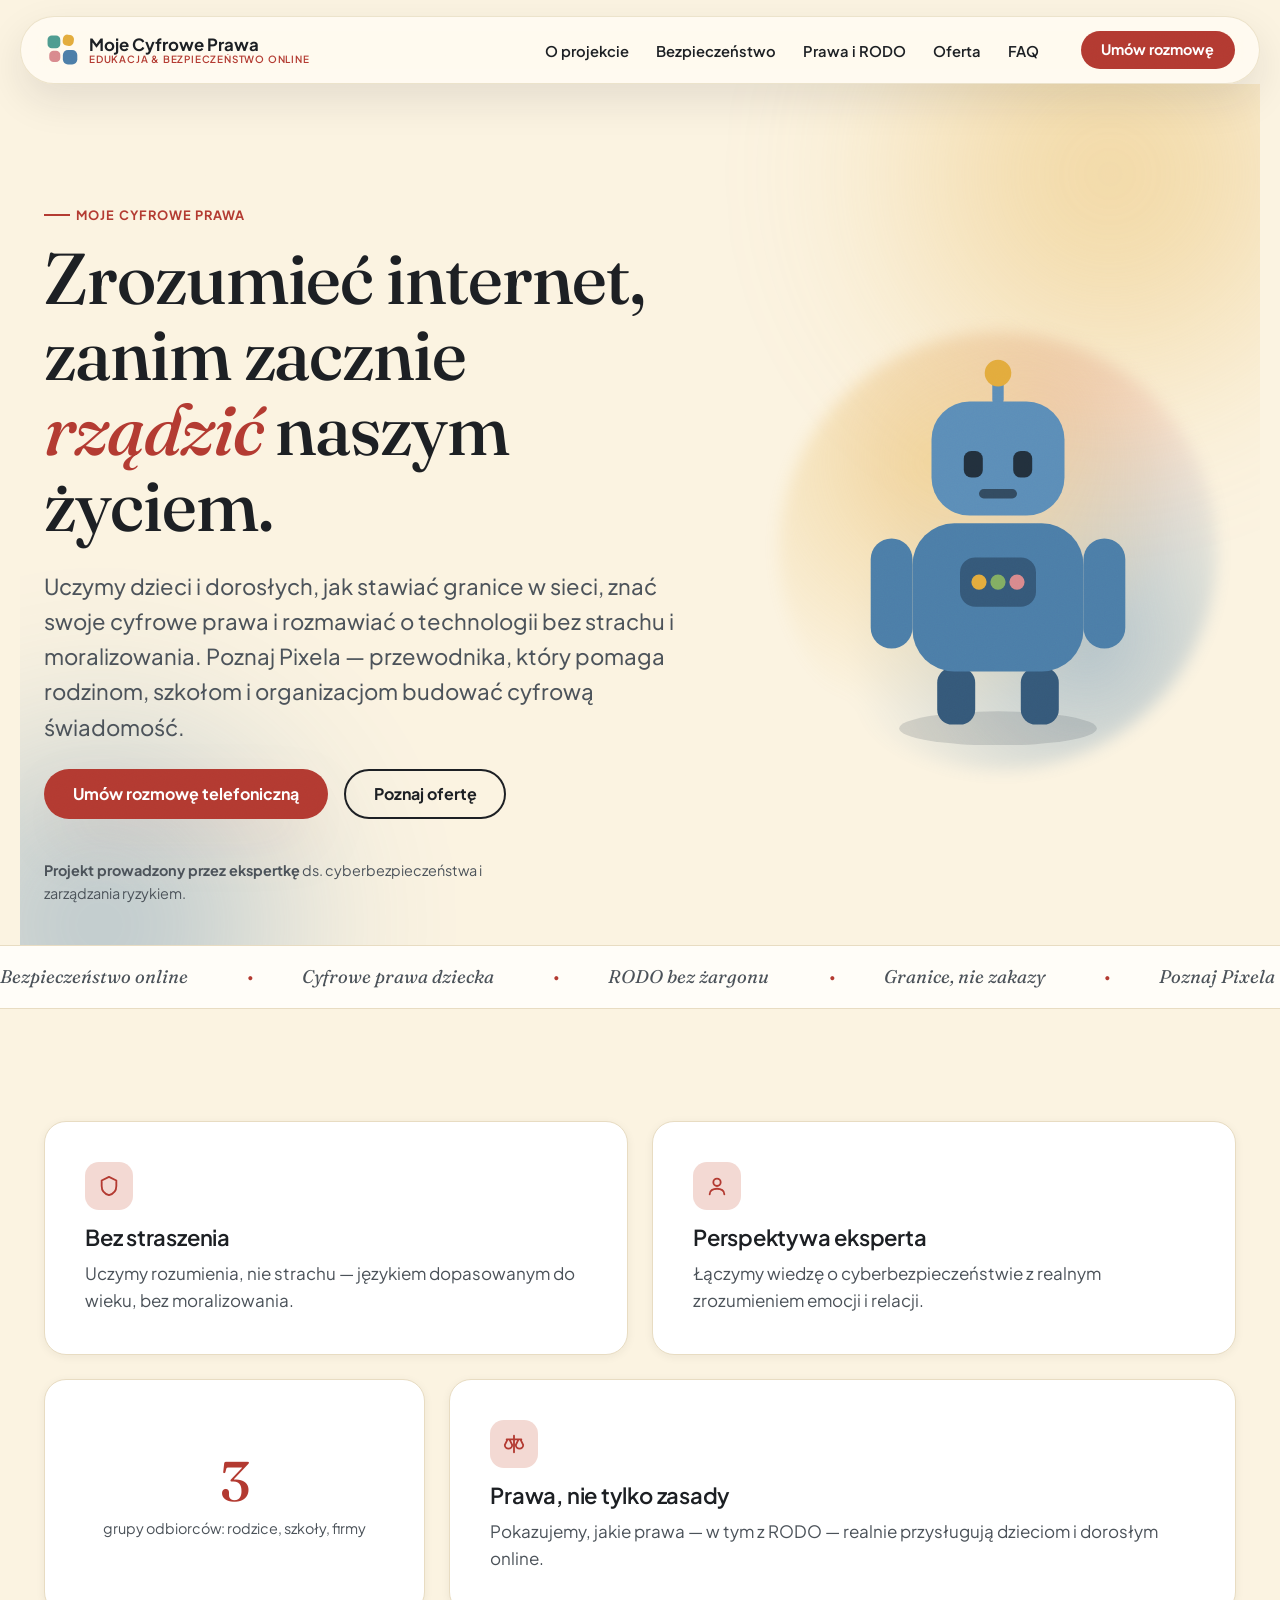
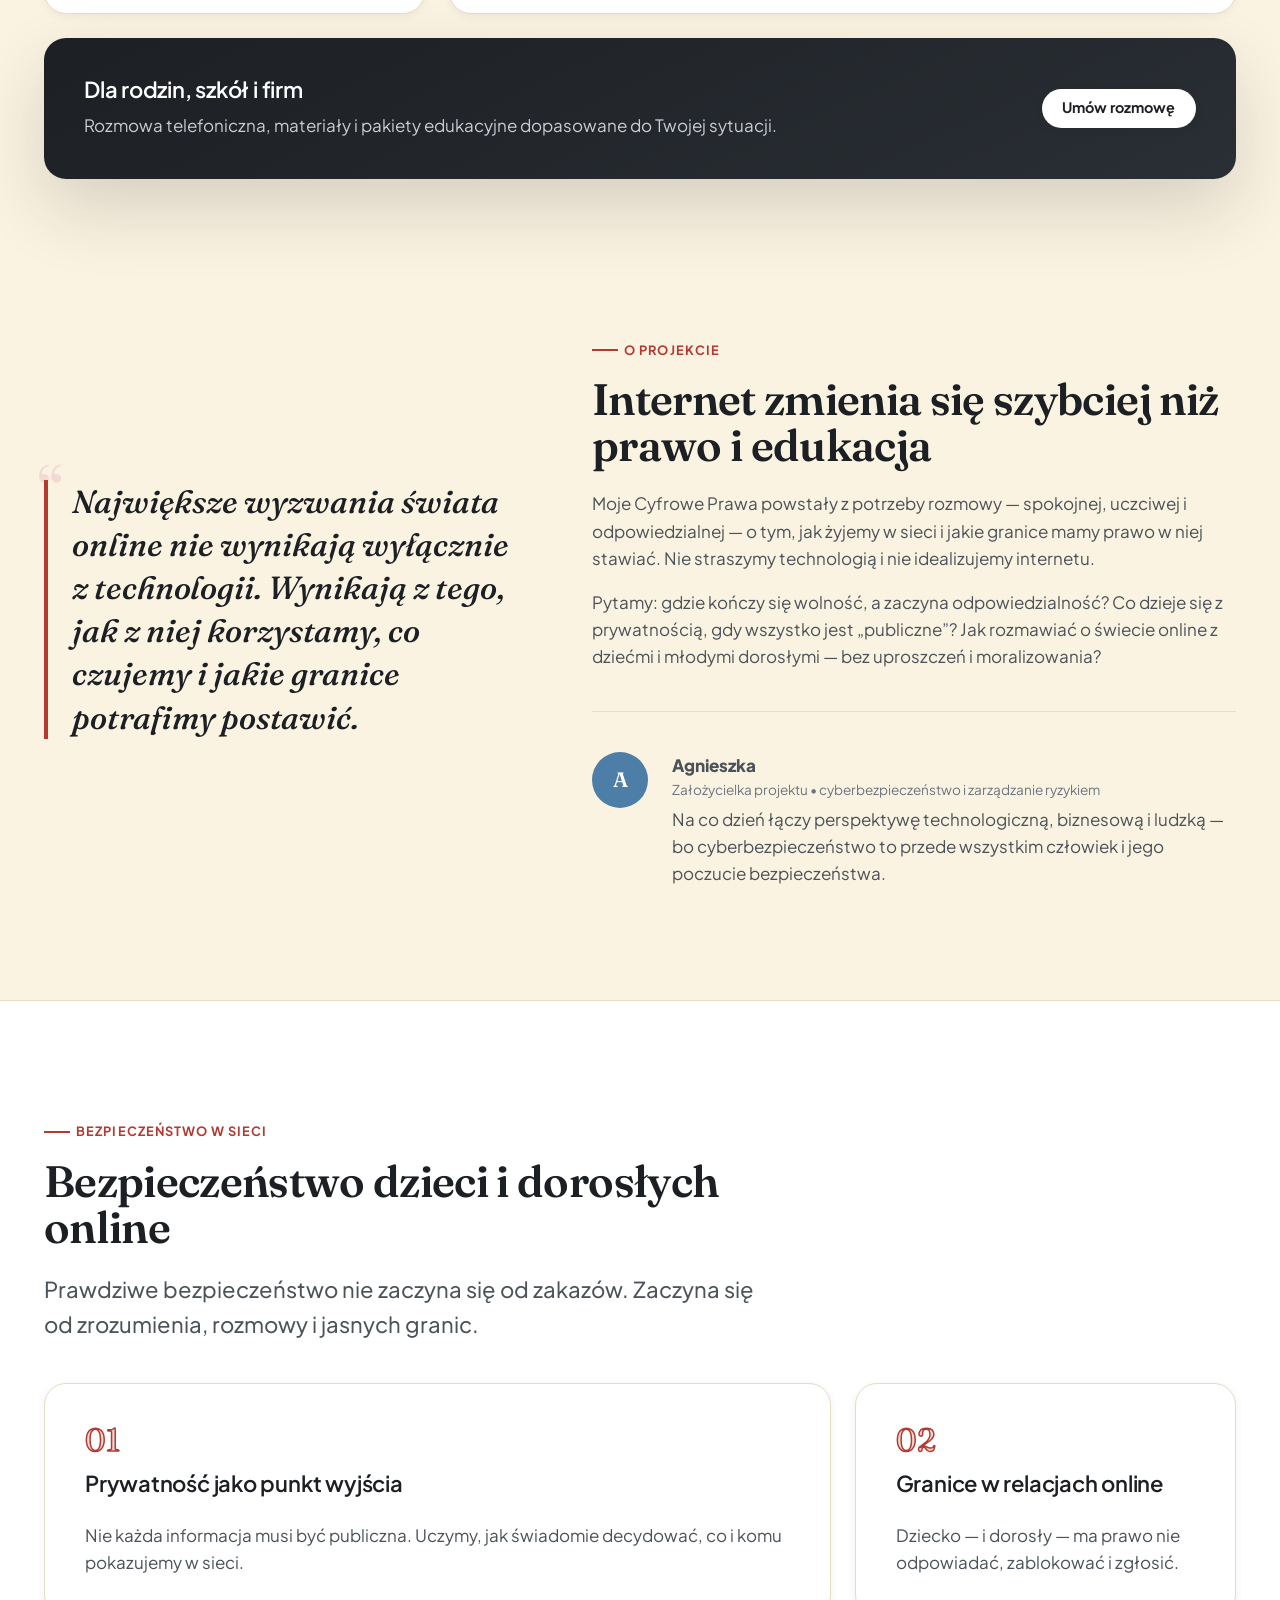
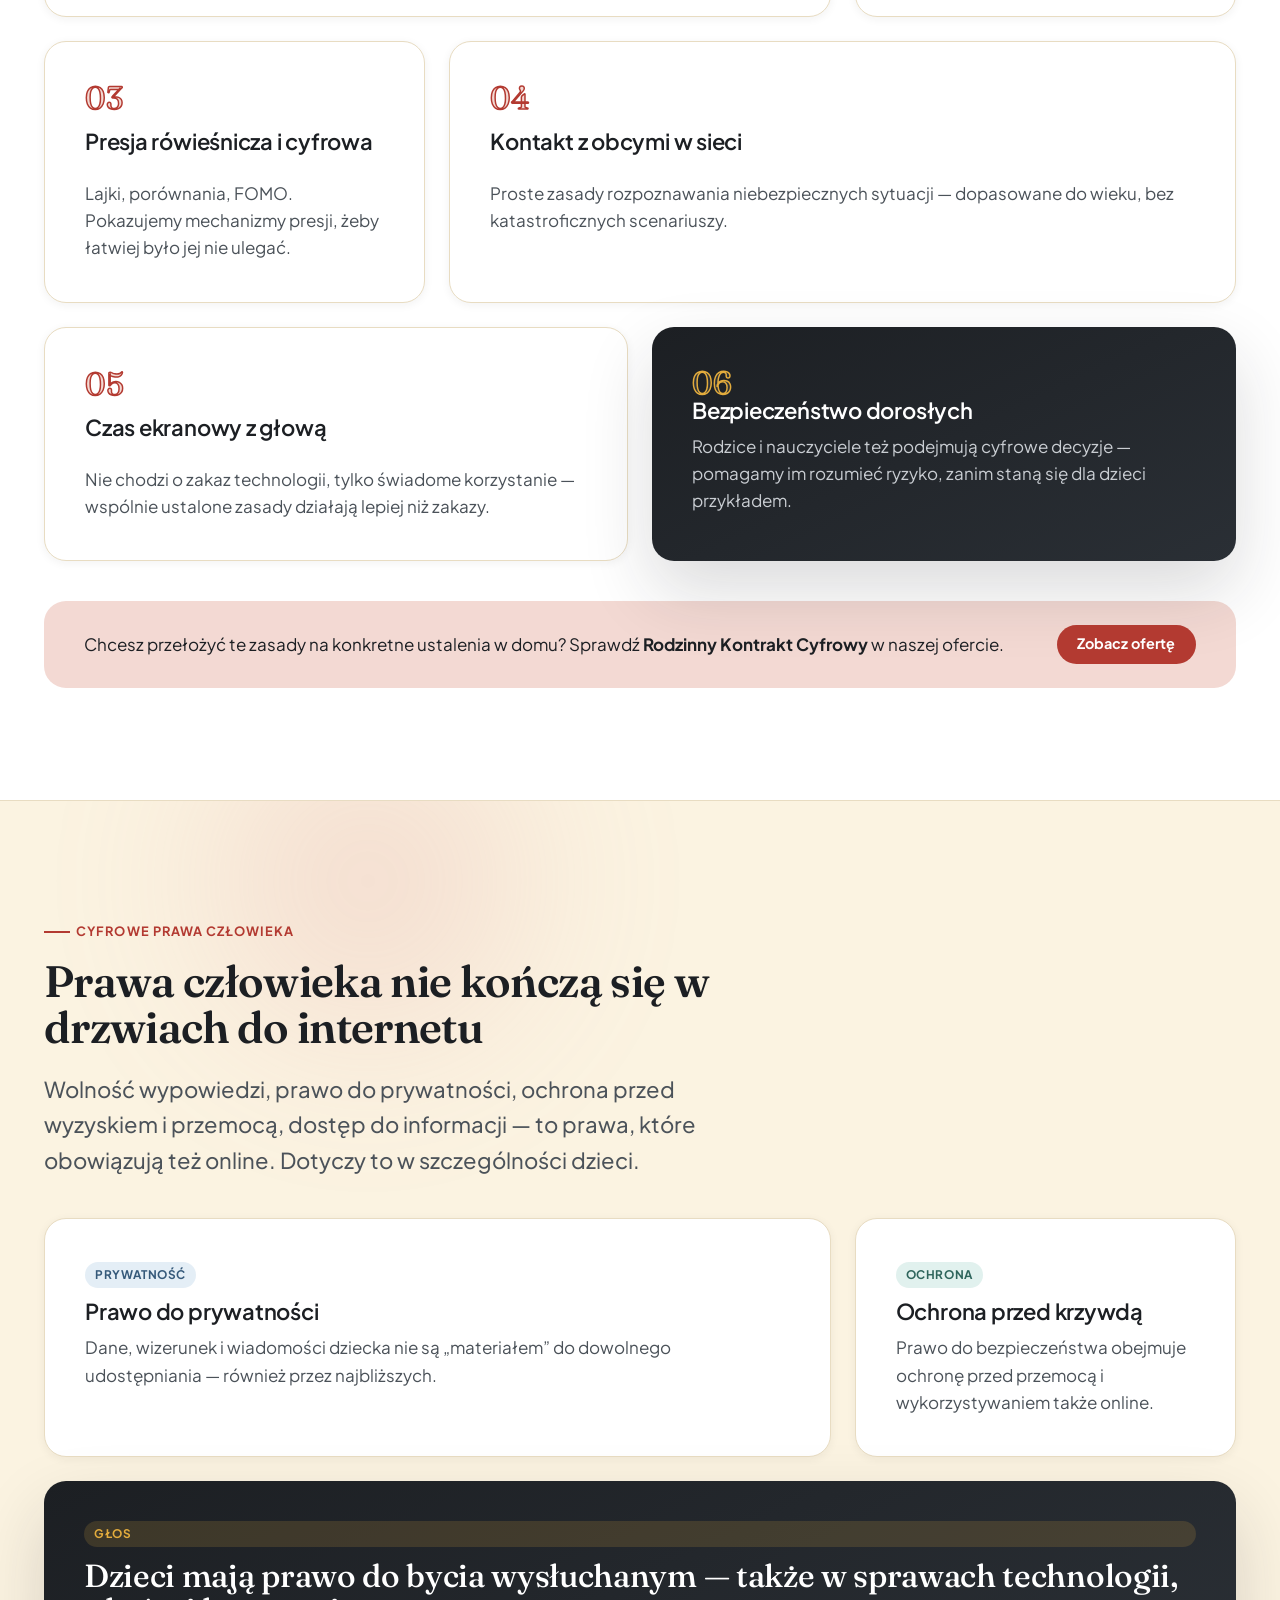
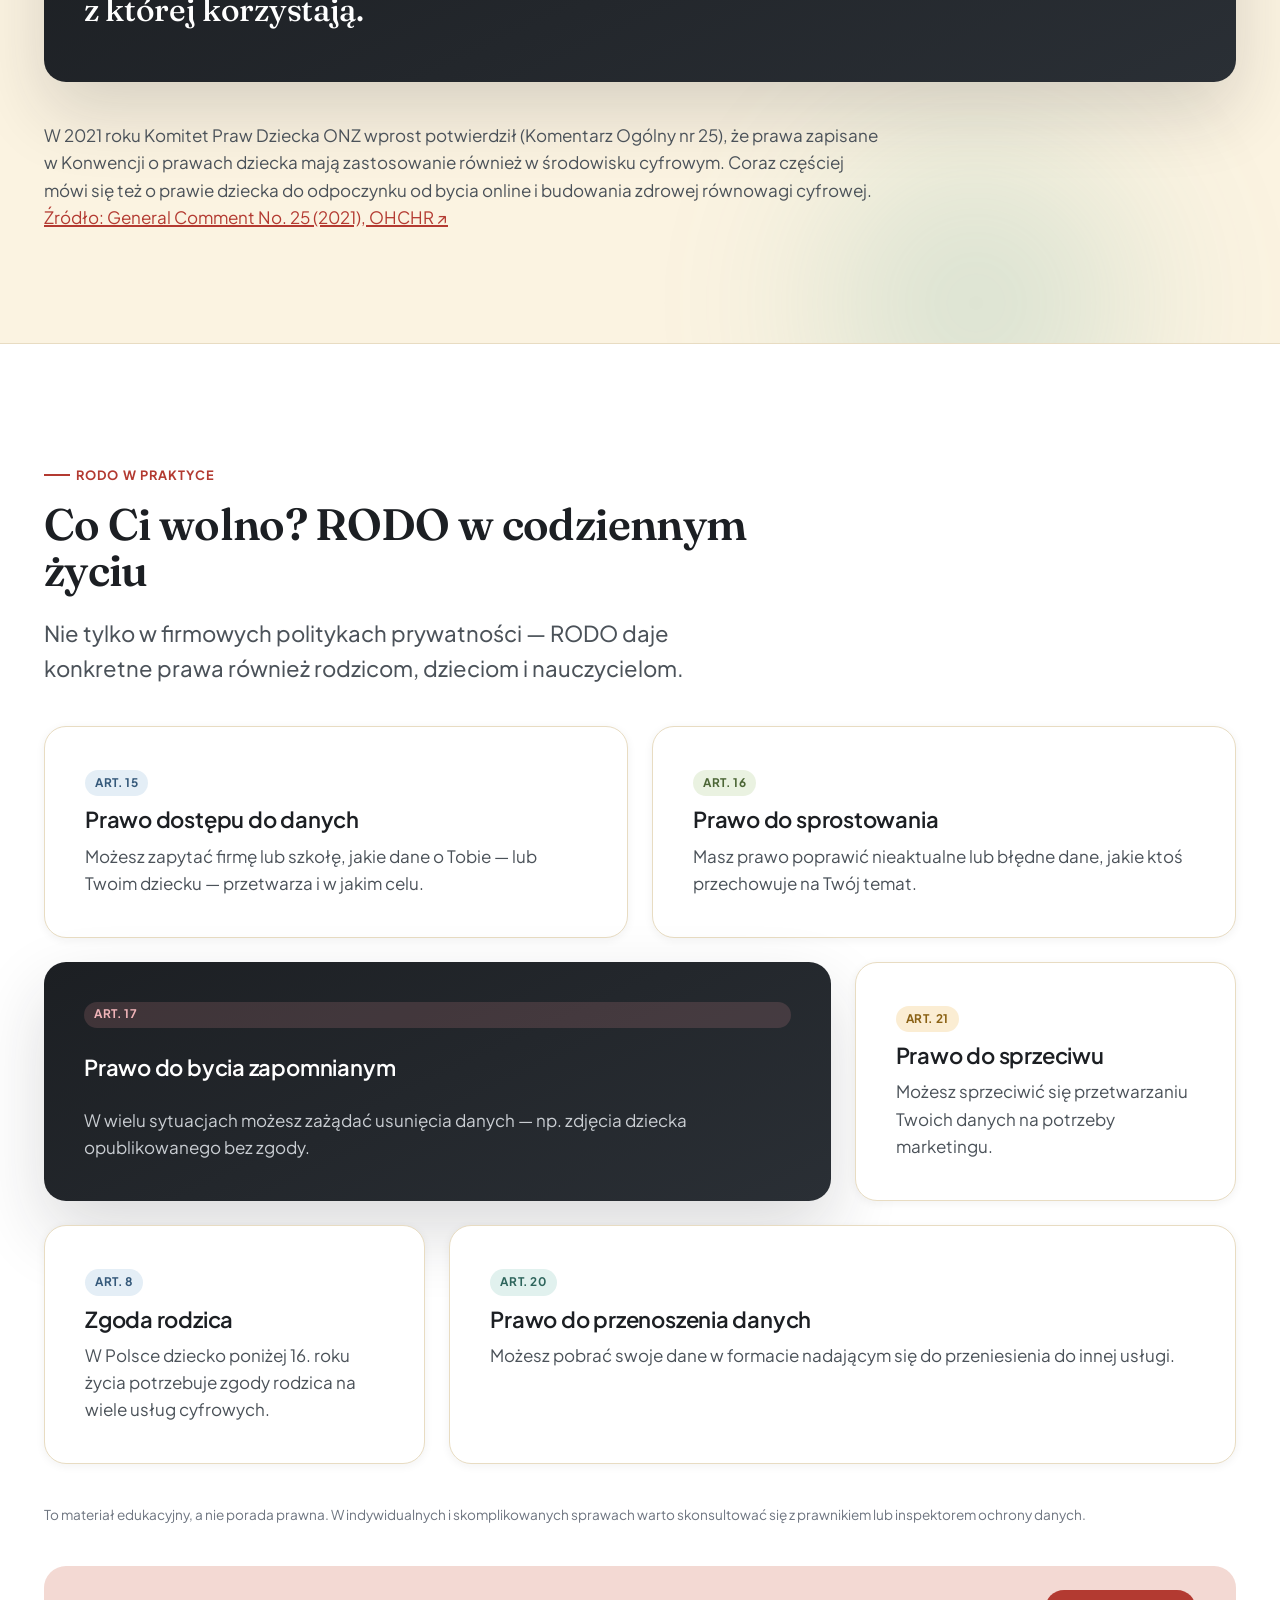
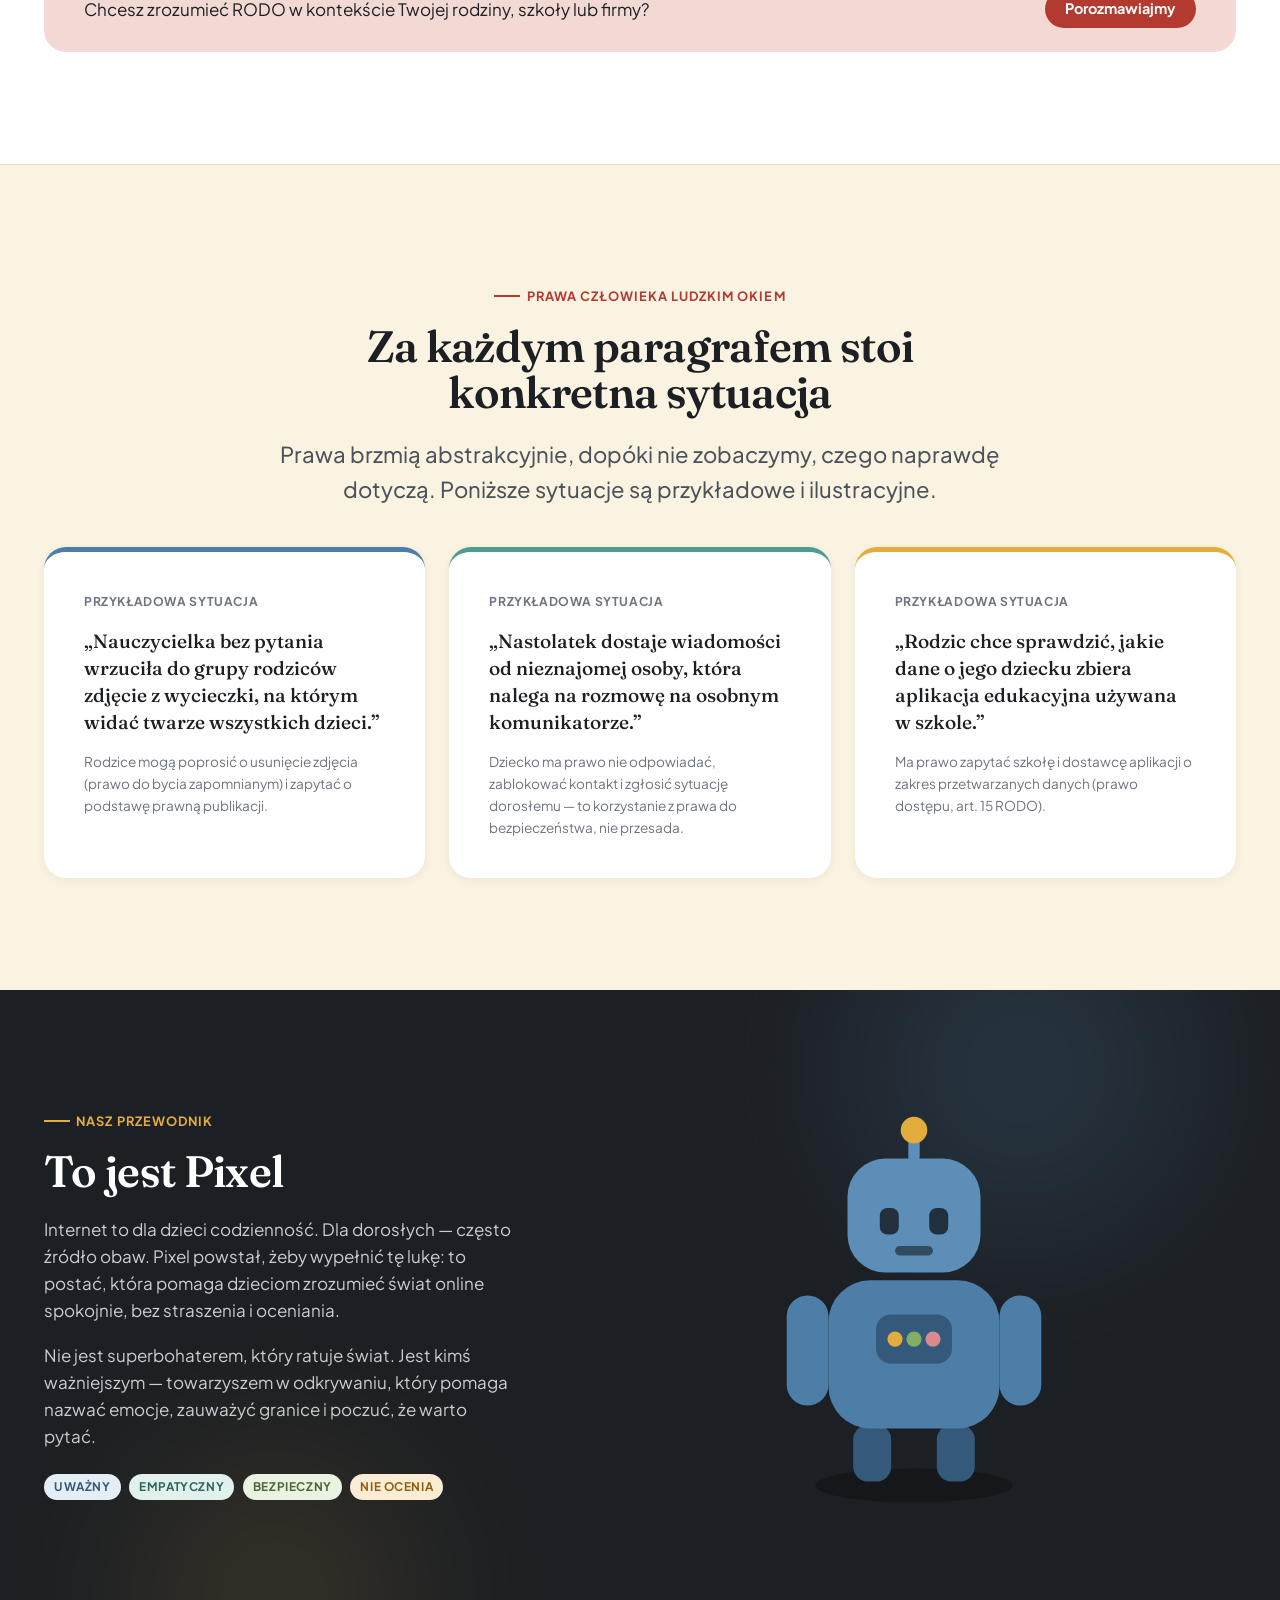
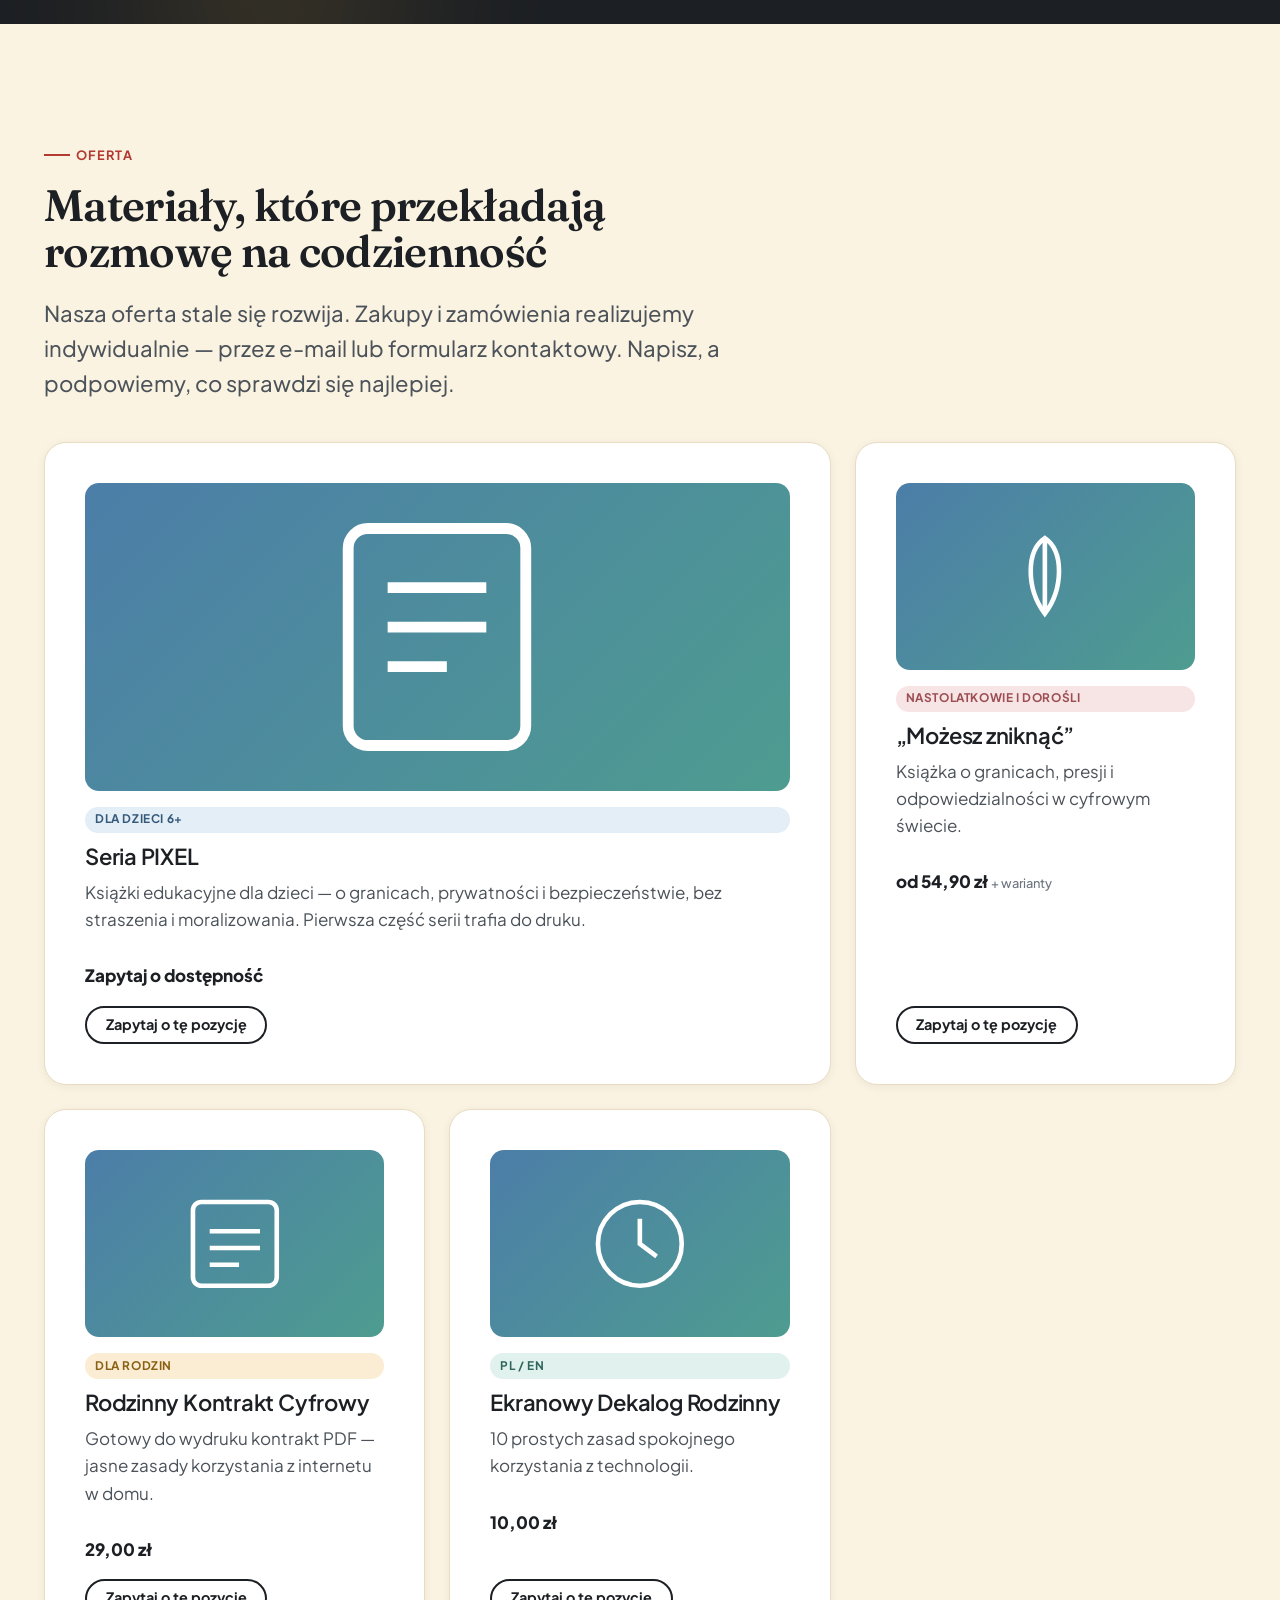
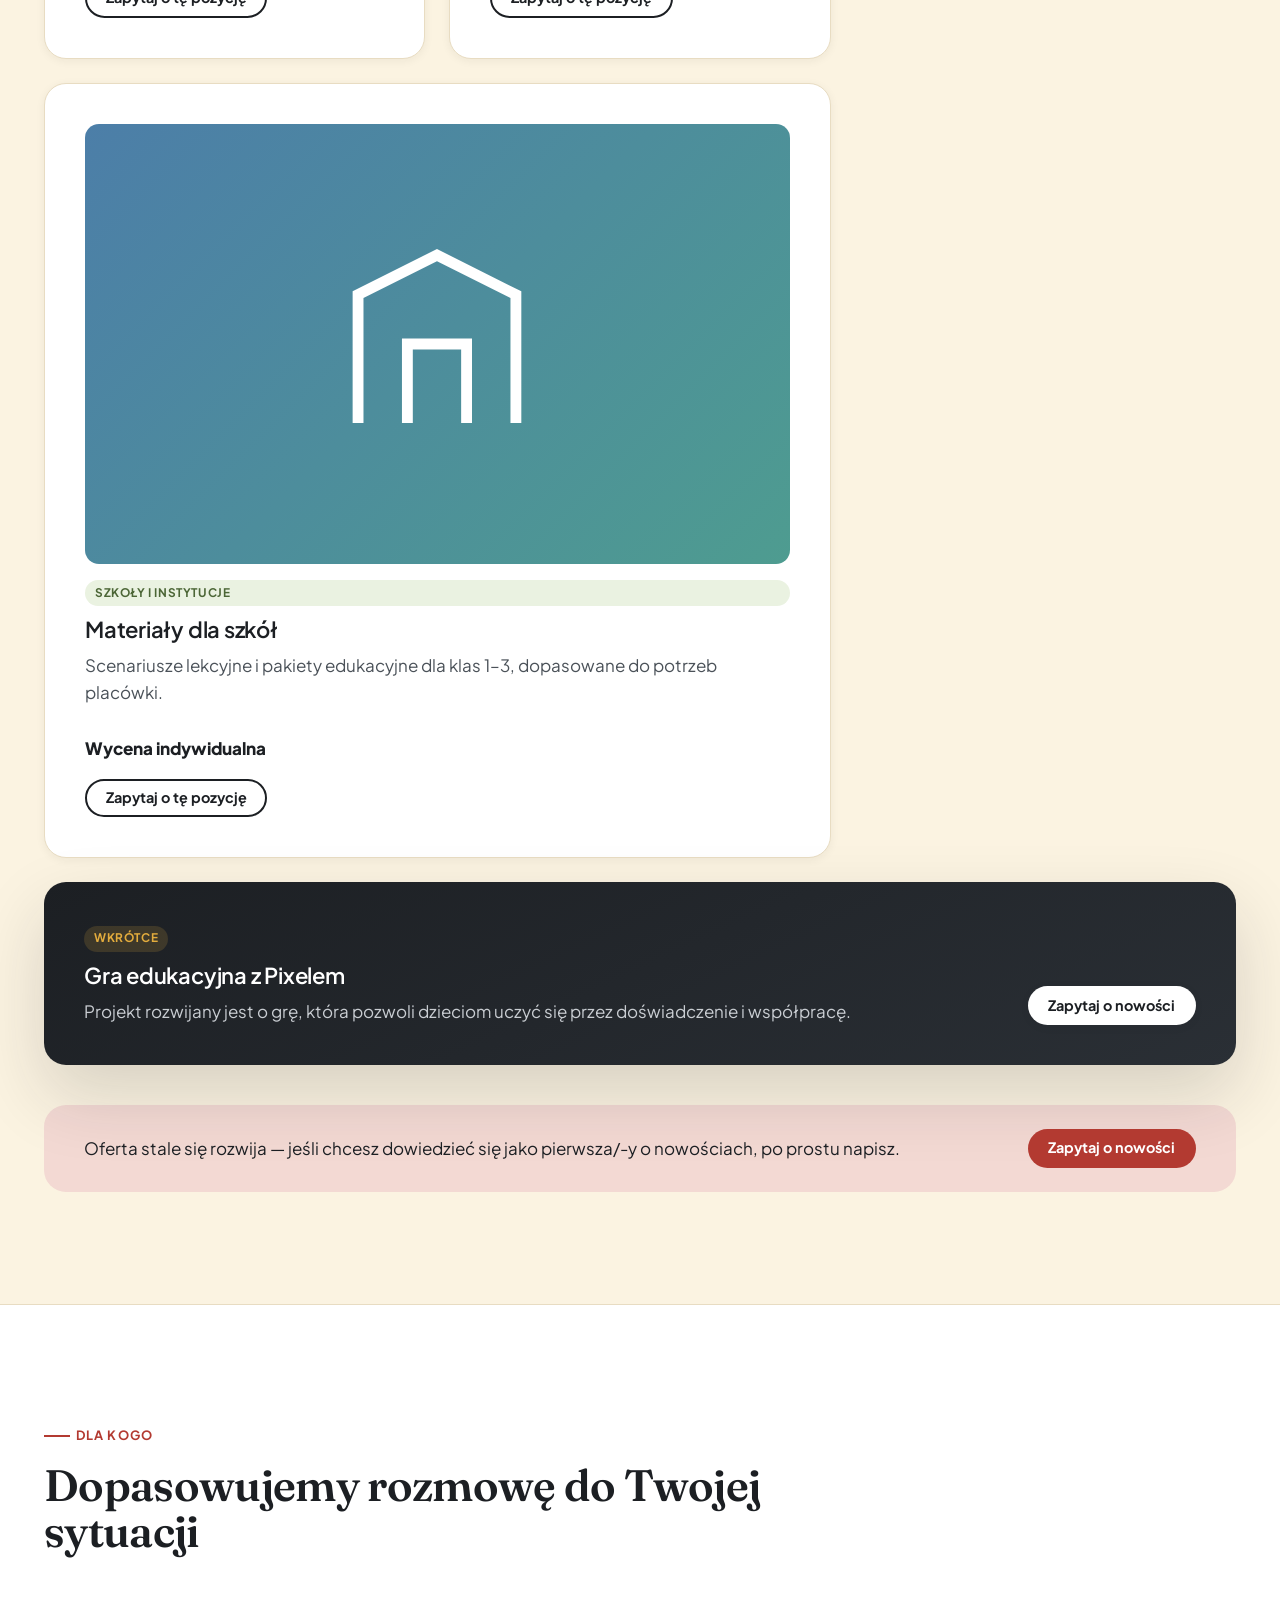
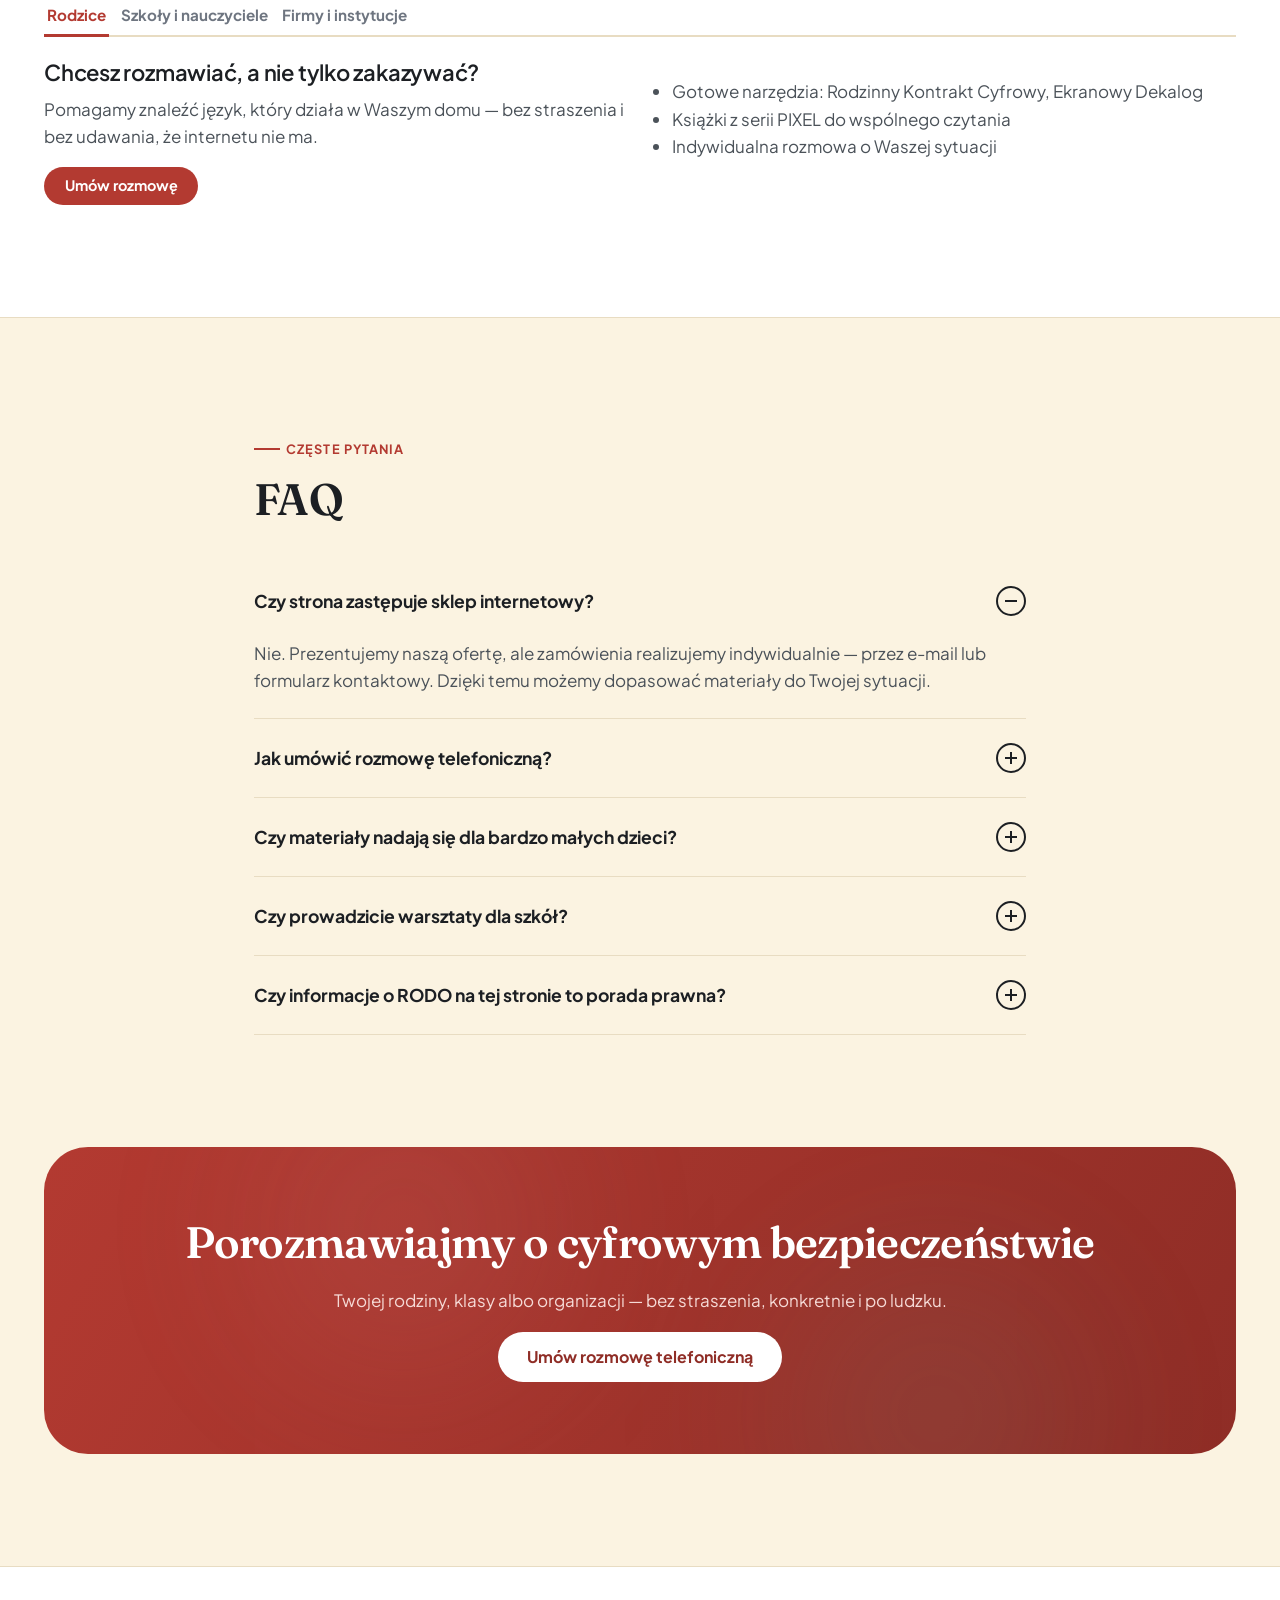
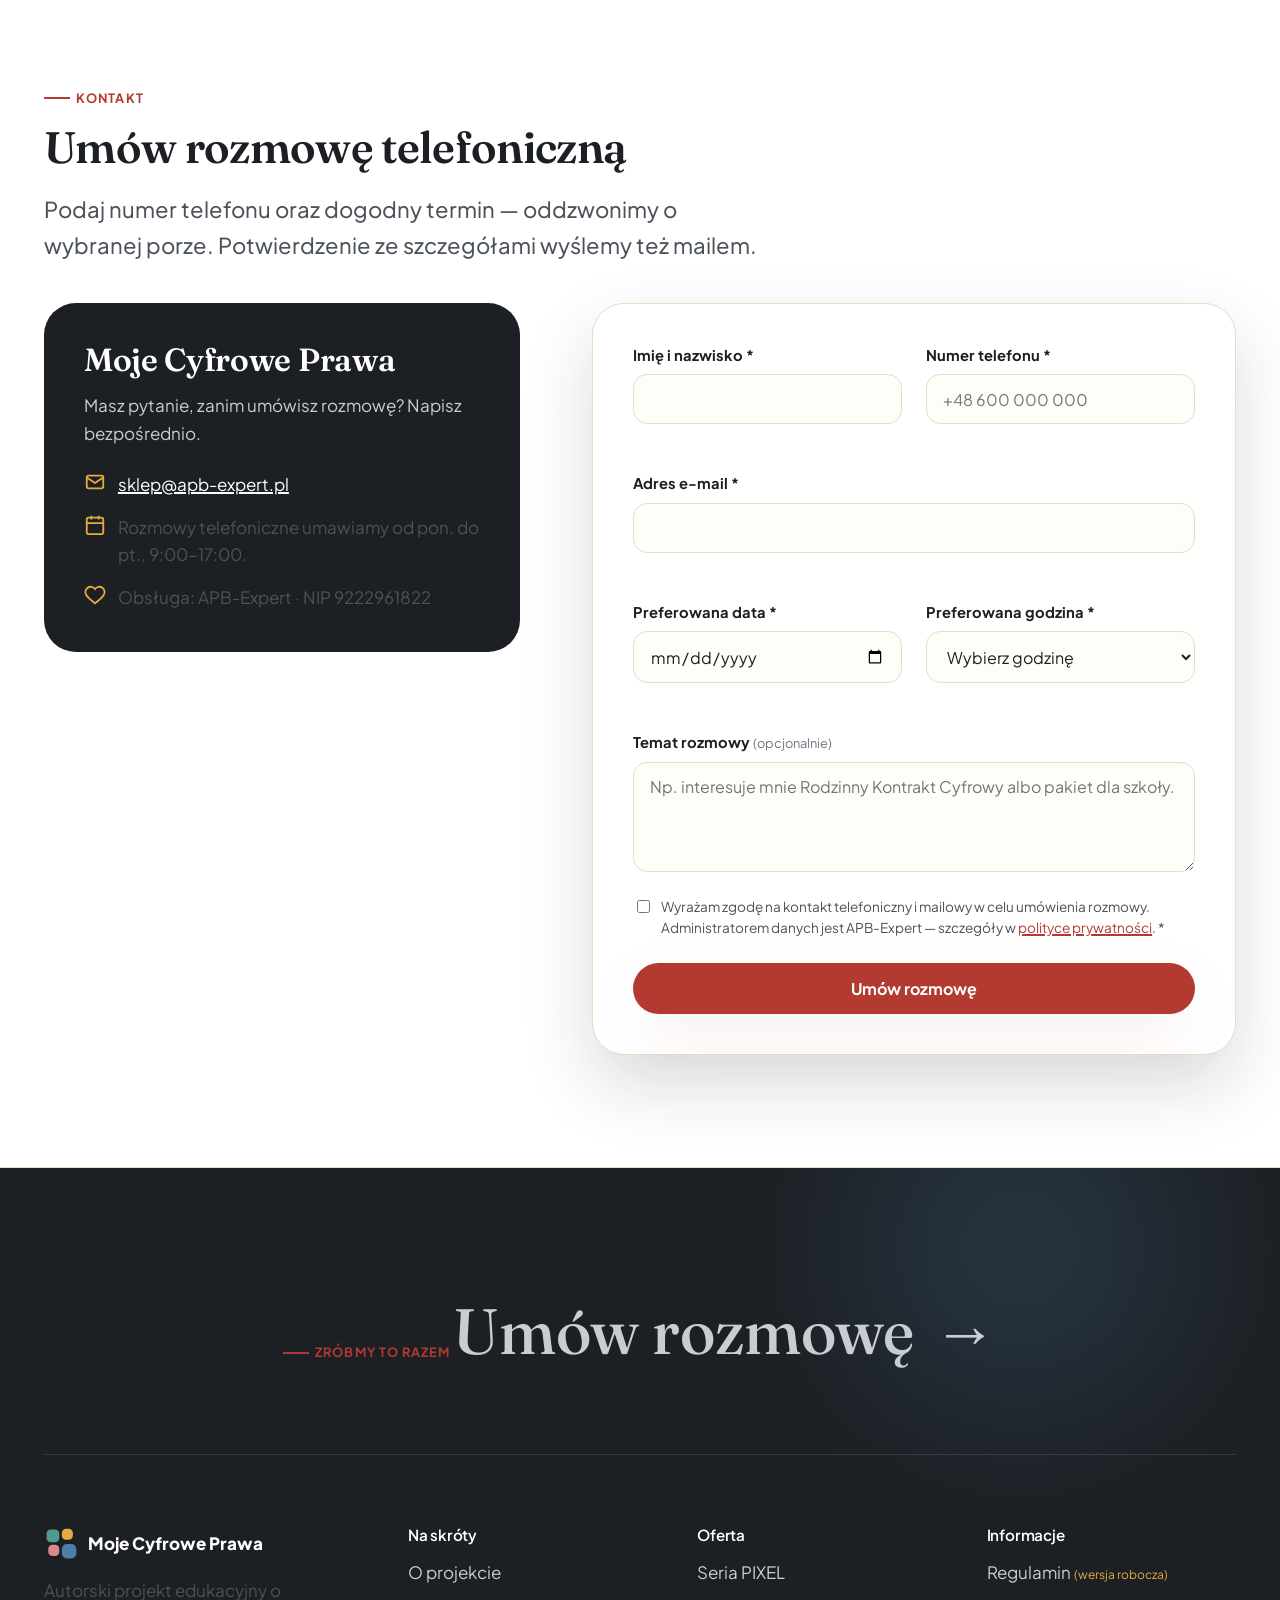
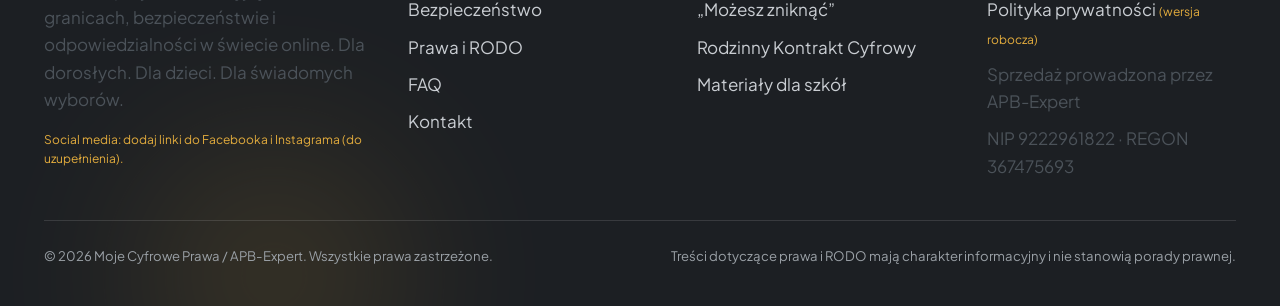
==== commit 2a4f2430: "rebuild" ====
--- a/index.html
+++ b/index.html
@@ -7,7 +7,6 @@
 <meta name="description" content="Uczymy dzieci i dorosłych cyfrowego bezpieczeństwa, cyfrowych praw człowieka i RODO — bez straszenia i moralizowania. Poznaj Pixela i umów rozmowę telefoniczną." />
 <link rel="canonical" href="https://mojecyfroweprawa.pl/" />
 
-<!-- Open Graph -->
 <meta property="og:type" content="website" />
 <meta property="og:site_name" content="Moje Cyfrowe Prawa" />
 <meta property="og:title" content="Moje Cyfrowe Prawa — cyfrowe bezpieczeństwo i prawa człowieka bez straszenia" />
@@ -19,10 +18,9 @@
 <link rel="icon" href="assets/img/favicon.svg" type="image/svg+xml" />
 <link rel="preconnect" href="https://fonts.googleapis.com" />
 <link rel="preconnect" href="https://fonts.gstatic.com" crossorigin />
-<link href="https://fonts.googleapis.com/css2?family=Plus+Jakarta+Sans:wght@500;600;700;800&display=swap" rel="stylesheet" />
+<link href="https://fonts.googleapis.com/css2?family=Fraunces:ital,opsz,wght@0,9..144,400..600;1,9..144,400..600&family=Plus+Jakarta+Sans:wght@500;600;700;800&display=swap" rel="stylesheet" />
 <link rel="stylesheet" href="assets/css/style.css" />
 
-<!-- JSON-LD: dane organizacji. Uzupełnij/zweryfikuj pola oznaczone TODO. -->
 <script type="application/ld+json">
 {
   "@context": "https://schema.org",
@@ -31,19 +29,18 @@
   "url": "https://mojecyfroweprawa.pl/",
   "email": "sklep@apb-expert.pl",
   "description": "Autorski projekt edukacyjny o cyfrowym bezpieczeństwie, cyfrowych prawach człowieka i RODO — dla dzieci, rodziców, szkół i firm.",
-  "parentOrganization": {
-    "@type": "Organization",
-    "name": "APB-Expert",
-    "taxID": "9222961822"
-  }
+  "parentOrganization": { "@type": "Organization", "name": "APB-Expert", "taxID": "9222961822" }
 }
 </script>
 </head>
 <body>
+<div class="grain-overlay" aria-hidden="true"></div>
+<div class="scroll-progress" id="scroll-progress" aria-hidden="true"></div>
+
 <a class="skip-link" href="#content">Przejdź do treści głównej</a>
 
 <header class="site-header">
-  <div class="container site-header__bar">
+  <div class="site-header__bar">
     <a class="brand" href="#top">
       <svg class="brand__mark" viewBox="0 0 40 40" aria-hidden="true">
         <rect x="3" y="3" width="15" height="15" rx="5" fill="#4E9C90"/>
@@ -92,10 +89,11 @@
 
   <!-- HERO -->
   <section id="top" class="hero container">
+    <div class="mesh mesh--hero" aria-hidden="true"></div>
     <div class="hero__grid">
       <div class="reveal">
         <p class="eyebrow">Moje Cyfrowe Prawa</p>
-        <h1>Zrozumieć internet, zanim zacznie rządzić naszym życiem.</h1>
+        <h1>Zrozumieć internet, zanim zacznie <em>rządzić</em> naszym życiem.</h1>
         <p class="lede">Uczymy dzieci i dorosłych, jak stawiać granice w sieci, znać swoje cyfrowe prawa i rozmawiać o technologii bez strachu i moralizowania. Poznaj Pixela — przewodnika, który pomaga rodzinom, szkołom i organizacjom budować cyfrową świadomość.</p>
         <div class="hero__actions">
           <a class="btn btn--primary" href="#kontakt">Umów rozmowę telefoniczną</a>
@@ -114,9 +112,7 @@
               <rect x="68" y="164" width="20" height="30" rx="8" fill="#35597A"/>
               <rect x="112" y="164" width="20" height="30" rx="8" fill="#35597A"/>
               <rect x="145" y="96" width="22" height="58" rx="11" fill="#4C7EA8"/>
-              <g class="p-arm-l">
-                <rect x="33" y="96" width="22" height="58" rx="11" fill="#4C7EA8"/>
-              </g>
+              <g class="p-arm-l"><rect x="33" y="96" width="22" height="58" rx="11" fill="#4C7EA8"/></g>
               <rect x="55" y="88" width="90" height="78" rx="22" fill="#4C7EA8"/>
               <rect x="80" y="106" width="40" height="26" rx="8" fill="#35597A"/>
               <circle cx="90" cy="119" r="4" fill="#E3AC3D"/>
@@ -137,36 +133,42 @@
     </div>
   </section>
 
-  <!-- PASEK WARTOŚCI -->
-  <div class="container">
-    <div class="value-strip">
-      <div class="value-card reveal">
-        <div class="value-card__icon">
-          <svg width="22" height="22" viewBox="0 0 24 24" fill="none" stroke="currentColor" stroke-width="2" stroke-linecap="round" stroke-linejoin="round"><path d="M12 2 4 6v6c0 5 3.4 8.7 8 10 4.6-1.3 8-5 8-10V6l-8-4Z"/></svg>
-        </div>
+  <!-- MARQUEE -->
+  <div class="marquee" aria-hidden="true">
+    <div class="marquee__track">
+      <span>Bezpieczeństwo online</span><span>Cyfrowe prawa dziecka</span><span>RODO bez żargonu</span><span>Granice, nie zakazy</span><span>Poznaj Pixela</span>
+      <span>Bezpieczeństwo online</span><span>Cyfrowe prawa dziecka</span><span>RODO bez żargonu</span><span>Granice, nie zakazy</span><span>Poznaj Pixela</span>
+    </div>
+  </div>
+
+  <!-- PASEK WARTOŚCI — BENTO -->
+  <div class="container section-pad" style="padding-bottom: var(--space-l);">
+    <div class="bento">
+      <div class="card bento-span-3 reveal">
+        <div class="card__icon"><svg width="22" height="22" viewBox="0 0 24 24" fill="none" stroke="currentColor" stroke-width="2" stroke-linecap="round" stroke-linejoin="round"><path d="M12 2 4 6v6c0 5 3.4 8.7 8 10 4.6-1.3 8-5 8-10V6l-8-4Z"/></svg></div>
         <h3>Bez straszenia</h3>
         <p>Uczymy rozumienia, nie strachu — językiem dopasowanym do wieku, bez moralizowania.</p>
       </div>
-      <div class="value-card reveal">
-        <div class="value-card__icon">
-          <svg width="22" height="22" viewBox="0 0 24 24" fill="none" stroke="currentColor" stroke-width="2" stroke-linecap="round" stroke-linejoin="round"><circle cx="12" cy="8" r="4"/><path d="M4 21c0-4 3.6-6 8-6s8 2 8 6"/></svg>
-        </div>
+      <div class="card bento-span-3 reveal">
+        <div class="card__icon"><svg width="22" height="22" viewBox="0 0 24 24" fill="none" stroke="currentColor" stroke-width="2" stroke-linecap="round" stroke-linejoin="round"><circle cx="12" cy="8" r="4"/><path d="M4 21c0-4 3.6-6 8-6s8 2 8 6"/></svg></div>
         <h3>Perspektywa eksperta</h3>
         <p>Łączymy wiedzę o cyberbezpieczeństwie z realnym zrozumieniem emocji i relacji.</p>
       </div>
-      <div class="value-card reveal">
-        <div class="value-card__icon">
-          <svg width="22" height="22" viewBox="0 0 24 24" fill="none" stroke="currentColor" stroke-width="2" stroke-linecap="round" stroke-linejoin="round"><path d="M12 3v18M5 7l-3 6a4 4 0 0 0 8 0L7 7Zm12 0-3 6a4 4 0 0 0 8 0l-3-6ZM4 7h16"/></svg>
-        </div>
+      <div class="card card--stat bento-span-2 reveal">
+        <div class="stat-num">3</div>
+        <div class="stat-label">grupy odbiorców: rodzice, szkoły, firmy</div>
+      </div>
+      <div class="card bento-span-4 reveal">
+        <div class="card__icon"><svg width="22" height="22" viewBox="0 0 24 24" fill="none" stroke="currentColor" stroke-width="2" stroke-linecap="round" stroke-linejoin="round"><path d="M12 3v18M5 7l-3 6a4 4 0 0 0 8 0L7 7Zm12 0-3 6a4 4 0 0 0 8 0l-3-6ZM4 7h16"/></svg></div>
         <h3>Prawa, nie tylko zasady</h3>
         <p>Pokazujemy, jakie prawa — w tym z RODO — realnie przysługują dzieciom i dorosłym online.</p>
       </div>
-      <div class="value-card reveal">
-        <div class="value-card__icon">
-          <svg width="22" height="22" viewBox="0 0 24 24" fill="none" stroke="currentColor" stroke-width="2" stroke-linecap="round" stroke-linejoin="round"><path d="M21 15a2 2 0 0 1-2 2H7l-4 4V5a2 2 0 0 1 2-2h14a2 2 0 0 1 2 2Z"/></svg>
-        </div>
-        <h3>Dla rodzin, szkół i firm</h3>
-        <p>Rozmowa telefoniczna, materiały i pakiety edukacyjne dopasowane do Twojej sytuacji.</p>
+      <div class="card card--feature bento-span-6 reveal" style="flex-direction: row; align-items: center; justify-content: space-between; gap: var(--space-m); flex-wrap: wrap;">
+        <div>
+          <h3>Dla rodzin, szkół i firm</h3>
+          <p>Rozmowa telefoniczna, materiały i pakiety edukacyjne dopasowane do Twojej sytuacji.</p>
+        </div>
+        <a class="btn btn--light btn--sm" href="#kontakt">Umów rozmowę</a>
       </div>
     </div>
   </div>
@@ -175,9 +177,7 @@
   <section id="o-projekcie" class="section-pad">
     <div class="container mission">
       <div class="reveal">
-        <div class="mission__quote">
-          „Największe wyzwania świata online nie wynikają wyłącznie z technologii. Wynikają z tego, jak z niej korzystamy, co czujemy i jakie granice potrafimy postawić.”
-        </div>
+        <p class="pull-quote">Największe wyzwania świata online nie wynikają wyłącznie z technologii. Wynikają z tego, jak z niej korzystamy, co czujemy i jakie granice potrafimy postawić.</p>
       </div>
       <div class="reveal">
         <p class="eyebrow">O projekcie</p>
@@ -196,7 +196,7 @@
     </div>
   </section>
 
-  <!-- BEZPIECZEŃSTWO -->
+  <!-- BEZPIECZEŃSTWO — BENTO -->
   <section id="bezpieczenstwo" class="section-pad section--alt">
     <div class="container">
       <div class="section-head reveal">
@@ -205,45 +205,35 @@
         <p class="lede">Prawdziwe bezpieczeństwo nie zaczyna się od zakazów. Zaczyna się od zrozumienia, rozmowy i jasnych granic.</p>
       </div>
 
-      <div class="grid-3">
-        <div class="card tip-card reveal">
-          <div class="tip-card__num">1</div>
+      <div class="bento">
+        <div class="card bento-span-4 reveal tip-card">
+          <div class="tip-card__num">01</div>
+          <h3>Prywatność jako punkt wyjścia</h3>
+          <p>Nie każda informacja musi być publiczna. Uczymy, jak świadomie decydować, co i komu pokazujemy w sieci.</p>
+        </div>
+        <div class="card bento-span-2 reveal tip-card">
+          <div class="tip-card__num">02</div>
+          <h3>Granice w relacjach online</h3>
+          <p>Dziecko — i dorosły — ma prawo nie odpowiadać, zablokować i zgłosić.</p>
+        </div>
+        <div class="card bento-span-2 reveal tip-card">
+          <div class="tip-card__num">03</div>
+          <h3>Presja rówieśnicza i cyfrowa</h3>
+          <p>Lajki, porównania, FOMO. Pokazujemy mechanizmy presji, żeby łatwiej było jej nie ulegać.</p>
+        </div>
+        <div class="card bento-span-4 reveal tip-card">
+          <div class="tip-card__num">04</div>
+          <h3>Kontakt z obcymi w sieci</h3>
+          <p>Proste zasady rozpoznawania niebezpiecznych sytuacji — dopasowane do wieku, bez katastroficznych scenariuszy.</p>
+        </div>
+        <div class="card bento-span-3 reveal tip-card">
+          <div class="tip-card__num">05</div>
+          <h3>Czas ekranowy z głową</h3>
+          <p>Nie chodzi o zakaz technologii, tylko świadome korzystanie — wspólnie ustalone zasady działają lepiej niż zakazy.</p>
+        </div>
+        <div class="card card--feature bento-span-3 reveal tip-card">
           <div>
-            <h3>Prywatność jako punkt wyjścia</h3>
-            <p>Nie każda informacja musi być publiczna. Uczymy, jak świadomie decydować, co i komu pokazujemy w sieci.</p>
-          </div>
-        </div>
-        <div class="card tip-card reveal">
-          <div class="tip-card__num">2</div>
-          <div>
-            <h3>Granice w relacjach online</h3>
-            <p>Dziecko — i dorosły — ma prawo nie odpowiadać, zablokować i zgłosić. Rozmawiamy, jak z tego prawa korzystać.</p>
-          </div>
-        </div>
-        <div class="card tip-card reveal">
-          <div class="tip-card__num">3</div>
-          <div>
-            <h3>Presja rówieśnicza i cyfrowa</h3>
-            <p>Lajki, porównania, FOMO. Pokazujemy mechanizmy presji, żeby łatwiej było jej nie ulegać.</p>
-          </div>
-        </div>
-        <div class="card tip-card reveal">
-          <div class="tip-card__num">4</div>
-          <div>
-            <h3>Kontakt z obcymi w sieci</h3>
-            <p>Proste zasady rozpoznawania niebezpiecznych sytuacji — dopasowane do wieku, bez katastroficznych scenariuszy.</p>
-          </div>
-        </div>
-        <div class="card tip-card reveal">
-          <div class="tip-card__num">5</div>
-          <div>
-            <h3>Czas ekranowy z głową</h3>
-            <p>Nie chodzi o zakaz technologii, tylko świadome korzystanie — wspólnie ustalone zasady działają lepiej niż zakazy.</p>
-          </div>
-        </div>
-        <div class="card tip-card reveal">
-          <div class="tip-card__num">6</div>
-          <div>
+            <div class="tip-card__num">06</div>
             <h3>Bezpieczeństwo dorosłych</h3>
             <p>Rodzice i nauczyciele też podejmują cyfrowe decyzje — pomagamy im rozumieć ryzyko, zanim staną się dla dzieci przykładem.</p>
           </div>
@@ -259,32 +249,32 @@
 
   <!-- CYFROWE PRAWA CZŁOWIEKA -->
   <section id="prawa-cyfrowe" class="section-pad">
-    <div class="container">
+    <div class="mesh mesh--soft" aria-hidden="true"></div>
+    <div class="container" style="position:relative; z-index:1;">
       <div class="section-head reveal">
         <p class="eyebrow">Cyfrowe prawa człowieka</p>
         <h2>Prawa człowieka nie kończą się w drzwiach do internetu</h2>
         <p class="lede">Wolność wypowiedzi, prawo do prywatności, ochrona przed wyzyskiem i przemocą, dostęp do informacji — to prawa, które obowiązują też online. Dotyczy to w szczególności dzieci.</p>
       </div>
 
-      <div class="grid-3">
-        <div class="card reveal">
+      <div class="bento">
+        <div class="card bento-span-4 reveal">
           <span class="tag tag--blue">Prywatność</span>
           <h3>Prawo do prywatności</h3>
           <p>Dane, wizerunek i wiadomości dziecka nie są „materiałem” do dowolnego udostępniania — również przez najbliższych.</p>
         </div>
-        <div class="card reveal">
+        <div class="card bento-span-2 reveal">
           <span class="tag tag--teal">Ochrona</span>
-          <h3>Ochrona przed krzywdą i wyzyskiem</h3>
-          <p>Prawo do bezpieczeństwa obejmuje ochronę przed przemocą, nękaniem i wykorzystywaniem także w środowisku cyfrowym.</p>
-        </div>
-        <div class="card reveal">
-          <span class="tag tag--yellow">Głos</span>
-          <h3>Prawo do bycia wysłuchanym</h3>
-          <p>Dzieci mają prawo wyrażać opinie i być traktowane poważnie — także w sprawach dotyczących technologii, z której korzystają.</p>
-        </div>
-      </div>
-
-      <p class="reveal" style="margin-top: var(--space-l);">
+          <h3>Ochrona przed krzywdą</h3>
+          <p>Prawo do bezpieczeństwa obejmuje ochronę przed przemocą i wykorzystywaniem także online.</p>
+        </div>
+        <div class="card card--feature bento-span-6 reveal">
+          <span class="tag" style="background: rgba(227,172,61,.16); color: var(--color-accent-yellow);">Głos</span>
+          <h3 style="font-family: var(--font-display); font-size: var(--step-2); font-weight: 500;">Dzieci mają prawo do bycia wysłuchanym — także w sprawach technologii, z której korzystają.</h3>
+        </div>
+      </div>
+
+      <p class="reveal" style="margin-top: var(--space-l); max-width: 70ch;">
         W 2021 roku Komitet Praw Dziecka ONZ wprost potwierdził (Komentarz Ogólny nr 25), że prawa zapisane w Konwencji o prawach dziecka mają zastosowanie również w środowisku cyfrowym. Coraz częściej mówi się też o prawie dziecka do odpoczynku od bycia online i budowania zdrowej równowagi cyfrowej.
         <br />
         <a href="https://www.ohchr.org/en/documents/general-comments-and-recommendations/general-comment-no-25-2021-childrens-rights-relation" target="_blank" rel="noopener">Źródło: General Comment No. 25 (2021), OHCHR ↗</a>
@@ -301,33 +291,33 @@
         <p class="lede">Nie tylko w firmowych politykach prywatności — RODO daje konkretne prawa również rodzicom, dzieciom i nauczycielom.</p>
       </div>
 
-      <div class="grid-3">
-        <div class="card reveal">
+      <div class="bento">
+        <div class="card bento-span-3 reveal">
           <span class="tag tag--blue">Art. 15</span>
           <h3>Prawo dostępu do danych</h3>
           <p>Możesz zapytać firmę lub szkołę, jakie dane o Tobie — lub Twoim dziecku — przetwarza i w jakim celu.</p>
         </div>
-        <div class="card reveal">
+        <div class="card bento-span-3 reveal">
           <span class="tag tag--green">Art. 16</span>
           <h3>Prawo do sprostowania</h3>
           <p>Masz prawo poprawić nieaktualne lub błędne dane, jakie ktoś przechowuje na Twój temat.</p>
         </div>
-        <div class="card reveal">
-          <span class="tag tag--pink">Art. 17</span>
+        <div class="card card--feature bento-span-4 reveal">
+          <span class="tag" style="background: rgba(217,138,142,.18); color: #F0B4B8;">Art. 17</span>
           <h3>Prawo do bycia zapomnianym</h3>
           <p>W wielu sytuacjach możesz zażądać usunięcia danych — np. zdjęcia dziecka opublikowanego bez zgody.</p>
         </div>
-        <div class="card reveal">
+        <div class="card bento-span-2 reveal">
           <span class="tag tag--yellow">Art. 21</span>
           <h3>Prawo do sprzeciwu</h3>
-          <p>Możesz sprzeciwić się przetwarzaniu Twoich danych na potrzeby marketingu bezpośredniego.</p>
-        </div>
-        <div class="card reveal">
+          <p>Możesz sprzeciwić się przetwarzaniu Twoich danych na potrzeby marketingu.</p>
+        </div>
+        <div class="card bento-span-2 reveal">
           <span class="tag tag--blue">Art. 8</span>
-          <h3>Zgoda rodzica na usługi cyfrowe</h3>
-          <p>W Polsce dziecko poniżej 16. roku życia potrzebuje zgody rodzica, by samodzielnie założyć konto w wielu usługach wymagających takiej zgody.</p>
-        </div>
-        <div class="card reveal">
+          <h3>Zgoda rodzica</h3>
+          <p>W Polsce dziecko poniżej 16. roku życia potrzebuje zgody rodzica na wiele usług cyfrowych.</p>
+        </div>
+        <div class="card bento-span-4 reveal">
           <span class="tag tag--teal">Art. 20</span>
           <h3>Prawo do przenoszenia danych</h3>
           <p>Możesz pobrać swoje dane w formacie nadającym się do przeniesienia do innej usługi.</p>
@@ -376,7 +366,8 @@
 
   <!-- POZNAJ PIXELA -->
   <section id="pixel" class="section-pad section--ink">
-    <div class="container mission">
+    <div class="mesh mesh--ink" aria-hidden="true"></div>
+    <div class="container mission" style="position:relative; z-index:1;">
       <div class="reveal">
         <p class="eyebrow">Nasz przewodnik</p>
         <h2>To jest Pixel</h2>
@@ -419,7 +410,7 @@
     </div>
   </section>
 
-  <!-- OFERTA -->
+  <!-- OFERTA — BENTO -->
   <section id="oferta" class="section-pad">
     <div class="container">
       <div class="section-head reveal">
@@ -428,8 +419,8 @@
         <p class="lede">Nasza oferta stale się rozwija. Zakupy i zamówienia realizujemy indywidualnie — przez e-mail lub formularz kontaktowy. Napisz, a podpowiemy, co sprawdzi się najlepiej.</p>
       </div>
 
-      <div class="grid-3">
-        <div class="card offer-card reveal">
+      <div class="bento">
+        <div class="card offer-card offer-card--feature bento-span-4 reveal">
           <div class="offer-card__media">
             <svg viewBox="0 0 60 60" fill="none" stroke="#fff" stroke-width="2.2"><rect x="12" y="8" width="36" height="44" rx="4"/><line x1="20" y1="20" x2="40" y2="20"/><line x1="20" y1="28" x2="40" y2="28"/><line x1="20" y1="36" x2="32" y2="36"/></svg>
           </div>
@@ -442,46 +433,46 @@
           </div>
         </div>
 
-        <div class="card offer-card reveal">
+        <div class="card offer-card bento-span-2 reveal">
           <div class="offer-card__media">
             <svg viewBox="0 0 60 60" fill="none" stroke="#fff" stroke-width="2.2"><path d="M30 12c-9 6-9 24 0 36 9-12 9-30 0-36Z"/><line x1="30" y1="12" x2="30" y2="48"/></svg>
           </div>
           <div class="offer-card__body">
             <span class="tag tag--pink">Nastolatkowie i dorośli</span>
             <h3>„Możesz zniknąć”</h3>
-            <p>Książka o granicach, presji i odpowiedzialności w cyfrowym świecie — bez uproszczeń i moralizowania.</p>
+            <p>Książka o granicach, presji i odpowiedzialności w cyfrowym świecie.</p>
             <p class="offer-card__price">od 54,90 zł <span>+ warianty</span></p>
             <a class="btn btn--ghost btn--sm js-interest" href="#kontakt" data-product="„Możesz zniknąć”">Zapytaj o tę pozycję</a>
           </div>
         </div>
 
-        <div class="card offer-card reveal">
+        <div class="card offer-card bento-span-2 reveal">
           <div class="offer-card__media">
             <svg viewBox="0 0 60 60" fill="none" stroke="#fff" stroke-width="2.2"><rect x="10" y="10" width="40" height="40" rx="4"/><path d="M18 24h24M18 32h24M18 40h14"/></svg>
           </div>
           <div class="offer-card__body">
             <span class="tag tag--yellow">Dla rodzin</span>
             <h3>Rodzinny Kontrakt Cyfrowy</h3>
-            <p>Gotowy do wydruku kontrakt PDF, który pomaga ustalić jasne zasady korzystania z internetu i urządzeń w domu.</p>
+            <p>Gotowy do wydruku kontrakt PDF — jasne zasady korzystania z internetu w domu.</p>
             <p class="offer-card__price">29,00 zł</p>
             <a class="btn btn--ghost btn--sm js-interest" href="#kontakt" data-product="Rodzinny Kontrakt Cyfrowy">Zapytaj o tę pozycję</a>
           </div>
         </div>
 
-        <div class="card offer-card reveal">
+        <div class="card offer-card bento-span-2 reveal">
           <div class="offer-card__media">
             <svg viewBox="0 0 60 60" fill="none" stroke="#fff" stroke-width="2.2"><circle cx="30" cy="30" r="20"/><path d="M30 18v12l8 6"/></svg>
           </div>
           <div class="offer-card__body">
             <span class="tag tag--teal">PL / EN</span>
             <h3>Ekranowy Dekalog Rodzinny</h3>
-            <p>10 prostych zasad spokojnego korzystania z technologii — dostępny po polsku i angielsku.</p>
+            <p>10 prostych zasad spokojnego korzystania z technologii.</p>
             <p class="offer-card__price">10,00 zł</p>
             <a class="btn btn--ghost btn--sm js-interest" href="#kontakt" data-product="Ekranowy Dekalog Rodzinny">Zapytaj o tę pozycję</a>
           </div>
         </div>
 
-        <div class="card offer-card reveal">
+        <div class="card offer-card bento-span-4 reveal">
           <div class="offer-card__media">
             <svg viewBox="0 0 60 60" fill="none" stroke="#fff" stroke-width="2.2"><path d="M14 46V20l16-8 16 8v26"/><path d="M24 46V30h12v16"/></svg>
           </div>
@@ -494,17 +485,13 @@
           </div>
         </div>
 
-        <div class="card offer-card reveal">
-          <div class="offer-card__media">
-            <svg viewBox="0 0 60 60" fill="none" stroke="#fff" stroke-width="2.2"><rect x="10" y="16" width="40" height="28" rx="4"/><circle cx="22" cy="30" r="4"/><path d="M34 26h10M34 34h10"/></svg>
-          </div>
-          <div class="offer-card__body">
-            <span class="tag tag--blue">Wkrótce</span>
+        <div class="card card--feature offer-card bento-span-6 reveal" style="flex-direction: row; align-items: center; gap: var(--space-l); flex-wrap: wrap;">
+          <div style="flex: 1; min-width: 240px;">
+            <span class="tag" style="background: rgba(227,172,61,.16); color: var(--color-accent-yellow);">Wkrótce</span>
             <h3>Gra edukacyjna z Pixelem</h3>
             <p>Projekt rozwijany jest o grę, która pozwoli dzieciom uczyć się przez doświadczenie i współpracę.</p>
-            <p class="offer-card__price">W przygotowaniu</p>
-            <a class="btn btn--ghost btn--sm js-interest" href="#kontakt" data-product="Gra edukacyjna z Pixelem (nowość)">Zapytaj o nowości</a>
-          </div>
+          </div>
+          <a class="btn btn--light btn--sm js-interest" href="#kontakt" data-product="Gra edukacyjna z Pixelem (nowość)">Zapytaj o nowości</a>
         </div>
       </div>
 
@@ -614,9 +601,12 @@
   <!-- CTA BANNER -->
   <div class="container section-pad" style="padding-top:0;">
     <div class="cta-banner reveal">
-      <h2>Porozmawiajmy o cyfrowym bezpieczeństwie</h2>
-      <p>Twojej rodziny, klasy albo organizacji — bez straszenia, konkretnie i po ludzku.</p>
-      <a class="btn btn--primary" href="#kontakt">Umów rozmowę telefoniczną</a>
+      <div class="mesh mesh--soft" aria-hidden="true" style="opacity:.6;"></div>
+      <div style="position:relative; z-index:1;">
+        <h2>Porozmawiajmy o cyfrowym bezpieczeństwie</h2>
+        <p>Twojej rodziny, klasy albo organizacji — bez straszenia, konkretnie i po ludzku.</p>
+        <a class="btn btn--primary" href="#kontakt">Umów rozmowę telefoniczną</a>
+      </div>
     </div>
   </div>
 
@@ -708,7 +698,12 @@
 </main>
 
 <footer class="site-footer">
+  <div class="mesh mesh--ink" aria-hidden="true"></div>
   <div class="container">
+    <div class="footer-cta reveal">
+      <p class="eyebrow">Zróbmy to razem</p>
+      <a class="footer-cta__link" href="#kontakt">Umów rozmowę <span aria-hidden="true">→</span></a>
+    </div>
     <div class="footer-grid">
       <div>
         <div class="footer-brand">
--- a/assets/css/style.css
+++ b/assets/css/style.css
@@ -1,7 +1,10 @@
 /* ==========================================================================
-   Moje Cyfrowe Prawa — design system & style sheet
-   Kolory i typografia inspirowane dotychczasową marką (ciepła kremowa baza,
-   ceglasta czerwień jako akcent, granatowy tekst, wielobarwne akcenty).
+   Moje Cyfrowe Prawa — design system 2.0
+   Kierunek: edytorialski / bento. Duża, ekspresyjna typografia (serif +
+   sans), asymetryczne siatki "bento", miękkie gradientowe plamy w tle,
+   subtelny szum (grain), szklana pływająca nawigacja. Kolorystyka marki
+   (kremowa baza + ceglasta czerwień + wielobarwne akcenty) zostaje —
+   zmienia się głębia, typografia, rytm i warstwowanie.
    ========================================================================== */
 
 :root {
@@ -9,10 +12,10 @@
   --color-bg: #FBF3E1;
   --color-bg-soft: #FFFDF8;
   --color-surface: #FFFFFF;
-  --color-ink: #22262B;
+  --color-ink: #1C1F23;
   --color-ink-soft: #4B5259;
   --color-muted: #6E7580;
-  --color-border: #E7DCC4;
+  --color-border: #E8DCC2;
 
   --color-primary: #B33A31;
   --color-primary-dark: #8F2D26;
@@ -27,36 +30,45 @@
 
   --color-focus: #2F6FB3;
 
-  /* --- Typografia --- */
+  /* --- Typografia: serif edytorialski + sans do UI/treści --- */
+  --font-display: "Fraunces", "Iowan Old Style", Georgia, serif;
   --font-base: "Plus Jakarta Sans", "Segoe UI", system-ui, -apple-system, sans-serif;
+
   --step-0: clamp(1rem, 0.96rem + 0.2vw, 1.0625rem);
-  --step-1: clamp(1.125rem, 1.06rem + 0.35vw, 1.3125rem);
-  --step-2: clamp(1.375rem, 1.24rem + 0.7vw, 1.75rem);
-  --step-3: clamp(1.75rem, 1.5rem + 1.2vw, 2.375rem);
-  --step-4: clamp(2.25rem, 1.85rem + 2vw, 3.25rem);
-
-  /* --- Odstępy i kształty --- */
+  --step-1: clamp(1.15rem, 1.08rem + 0.4vw, 1.375rem);
+  --step-2: clamp(1.5rem, 1.3rem + 0.9vw, 2rem);
+  --step-3: clamp(2rem, 1.6rem + 1.8vw, 2.75rem);
+  --step-4: clamp(2.75rem, 2rem + 3.4vw, 4.5rem);
+
+  /* --- Odstępy --- */
   --space-3xs: 0.25rem;
   --space-2xs: 0.5rem;
   --space-xs: 0.75rem;
   --space-s: 1rem;
   --space-m: 1.5rem;
   --space-l: 2.5rem;
-  --space-xl: 4rem;
-  --space-2xl: 6rem;
-
-  --radius-s: 10px;
-  --radius-m: 18px;
-  --radius-l: 28px;
+  --space-xl: 4.5rem;
+  --space-2xl: 7rem;
+
+  /* --- Kształty --- */
+  --radius-s: 14px;
+  --radius-m: 22px;
+  --radius-l: 32px;
+  --radius-xl: 44px;
   --radius-pill: 999px;
 
-  --shadow-s: 0 2px 8px rgba(34, 38, 43, 0.06);
-  --shadow-m: 0 12px 32px rgba(34, 38, 43, 0.10);
-  --shadow-l: 0 24px 60px rgba(34, 38, 43, 0.14);
-
-  --container-max: 1180px;
-
-  --header-h: 76px;
+  --shadow-s: 0 2px 10px rgba(28, 31, 35, 0.06);
+  --shadow-m: 0 16px 40px rgba(28, 31, 35, 0.10);
+  --shadow-l: 0 30px 70px rgba(28, 31, 35, 0.16);
+
+  --glow-primary: 0 24px 60px -22px rgba(179, 58, 49, 0.55);
+  --glow-blue: 0 24px 60px -22px rgba(76, 126, 168, 0.5);
+  --glow-teal: 0 24px 60px -22px rgba(78, 156, 144, 0.5);
+  --glow-yellow: 0 24px 60px -22px rgba(227, 172, 61, 0.5);
+  --glow-pink: 0 24px 60px -22px rgba(217, 138, 142, 0.5);
+
+  --container-max: 1240px;
+  --header-h: 92px;
 }
 
 /* ==========================================================================
@@ -84,29 +96,36 @@
   font-size: var(--step-0);
   line-height: 1.6;
   -webkit-font-smoothing: antialiased;
+  position: relative;
 }
 
 img, svg { max-width: 100%; display: block; }
 
 h1, h2, h3, h4 {
   margin: 0 0 0.5em;
-  line-height: 1.15;
-  font-weight: 800;
-  letter-spacing: -0.01em;
+  line-height: 1.05;
+  font-weight: 600;
+  letter-spacing: -0.015em;
   color: var(--color-ink);
-}
-h1 { font-size: var(--step-4); }
-h2 { font-size: var(--step-3); }
-h3 { font-size: var(--step-2); }
-h4 { font-size: var(--step-1); }
+  font-family: var(--font-display);
+}
+h1 { font-size: var(--step-4); font-weight: 500; }
+h2 { font-size: var(--step-3); font-weight: 600; }
+h3 { font-size: var(--step-1); font-weight: 600; font-family: var(--font-base); letter-spacing: -0.01em; }
+h4 { font-size: 1.05rem; font-family: var(--font-base); }
+
+em, .accent-italic {
+  font-family: var(--font-display);
+  font-style: italic;
+  color: var(--color-primary);
+}
 
 p { margin: 0 0 1em; color: var(--color-ink-soft); }
 p:last-child { margin-bottom: 0; }
 
 a { color: var(--color-primary); text-decoration-thickness: 2px; }
-ul, ol { padding-left: 1.2em; }
-
-/* Widoczny focus dla klawiatury */
+ul, ol { padding-left: 1.2em; color: var(--color-ink-soft); }
+
 a:focus-visible,
 button:focus-visible,
 input:focus-visible,
@@ -119,7 +138,6 @@
   border-radius: 4px;
 }
 
-/* Skip link */
 .skip-link {
   position: absolute;
   left: -999px;
@@ -130,10 +148,7 @@
   border-radius: var(--radius-s);
   z-index: 1000;
 }
-.skip-link:focus {
-  left: var(--space-s);
-  top: var(--space-s);
-}
+.skip-link:focus { left: var(--space-s); top: var(--space-s); }
 
 .container {
   width: 100%;
@@ -144,40 +159,31 @@
 
 section { position: relative; }
 .section-pad { padding-block: var(--space-2xl); }
-@media (max-width: 640px) {
-  .section-pad { padding-block: var(--space-xl); }
-}
-
-.section-head {
-  max-width: 700px;
-  margin-bottom: var(--space-l);
-}
+@media (max-width: 640px) { .section-pad { padding-block: var(--space-xl); } }
+
+.section-head { max-width: 720px; margin-bottom: var(--space-l); }
 .section-head--center { margin-inline: auto; text-align: center; }
 
 .eyebrow {
   display: inline-flex;
   align-items: center;
-  gap: 0.4em;
+  gap: 0.5em;
+  font-family: var(--font-base);
   font-weight: 700;
-  font-size: 0.85rem;
-  letter-spacing: 0.04em;
+  font-size: 0.8rem;
+  letter-spacing: 0.08em;
   text-transform: uppercase;
   color: var(--color-primary);
   margin-bottom: var(--space-s);
 }
 .eyebrow::before {
   content: "";
-  width: 22px;
-  height: 2px;
+  width: 26px; height: 2px;
   background: var(--color-primary);
   display: inline-block;
 }
 
-.lede {
-  font-size: var(--step-1);
-  color: var(--color-ink-soft);
-  max-width: 60ch;
-}
+.lede { font-size: var(--step-1); color: var(--color-ink-soft); max-width: 60ch; font-weight: 450; }
 
 .visually-hidden {
   position: absolute !important;
@@ -189,6 +195,84 @@
 }
 
 /* ==========================================================================
+   Fond: gradient mesh + ziarno (grain)
+   ========================================================================== */
+
+.grain-overlay {
+  position: fixed;
+  inset: 0;
+  z-index: 3000;
+  pointer-events: none;
+  opacity: 0.05;
+  mix-blend-mode: overlay;
+  background-image: url("data:image/svg+xml;utf8,<svg xmlns='http://www.w3.org/2000/svg' width='120' height='120'><filter id='n'><feTurbulence type='fractalNoise' baseFrequency='0.9' numOctaves='2' stitchTiles='stitch'/></filter><rect width='100%25' height='100%25' filter='url(%23n)'/></svg>");
+}
+
+.mesh {
+  position: absolute;
+  inset: 0;
+  z-index: 0;
+  overflow: hidden;
+  pointer-events: none;
+}
+.mesh::before, .mesh::after {
+  content: "";
+  position: absolute;
+  border-radius: 50%;
+  filter: blur(70px);
+  opacity: 0.45;
+}
+.mesh--hero::before {
+  width: 620px; height: 620px;
+  top: -220px; right: -160px;
+  background: radial-gradient(circle, var(--color-accent-yellow), transparent 70%);
+}
+.mesh--hero::after {
+  width: 560px; height: 560px;
+  bottom: -260px; left: -200px;
+  background: radial-gradient(circle, var(--color-accent-blue), transparent 70%);
+}
+.mesh--soft::before {
+  width: 480px; height: 480px;
+  top: -160px; left: 10%;
+  background: radial-gradient(circle, var(--color-accent-pink), transparent 70%);
+  opacity: 0.25;
+}
+.mesh--soft::after {
+  width: 480px; height: 480px;
+  bottom: -200px; right: 5%;
+  background: radial-gradient(circle, var(--color-accent-teal), transparent 70%);
+  opacity: 0.25;
+}
+.mesh--ink::before {
+  width: 520px; height: 520px;
+  top: -180px; right: 0;
+  background: radial-gradient(circle, var(--color-accent-blue), transparent 70%);
+  opacity: 0.3;
+}
+.mesh--ink::after {
+  width: 420px; height: 420px;
+  bottom: -180px; left: 5%;
+  background: radial-gradient(circle, var(--color-accent-yellow), transparent 70%);
+  opacity: 0.18;
+}
+
+/* ==========================================================================
+   Pasek postępu przewijania
+   ========================================================================== */
+
+.scroll-progress {
+  position: fixed;
+  top: 0; left: 0;
+  height: 3px;
+  width: 0%;
+  background: linear-gradient(90deg, var(--color-primary), var(--color-accent-yellow));
+  z-index: 1001;
+  transition: width 0.1s linear;
+}
+@media (prefers-reduced-motion: reduce) { .scroll-progress { display: none; } }
+
+/* ==========================================================================
    Przyciski
    ========================================================================== */
 
@@ -197,62 +281,59 @@
   align-items: center;
   justify-content: center;
   gap: 0.5em;
-  font-family: inherit;
+  font-family: var(--font-base);
   font-weight: 700;
   font-size: 1rem;
-  padding: 0.9em 1.6em;
+  padding: 0.9em 1.7em;
   border-radius: var(--radius-pill);
   border: 2px solid transparent;
   cursor: pointer;
   text-decoration: none;
-  transition: transform 0.18s ease, box-shadow 0.18s ease, background-color 0.18s ease, color 0.18s ease;
+  transition: transform 0.2s cubic-bezier(.2,.8,.2,1), box-shadow 0.2s ease, background-color 0.2s ease, color 0.2s ease;
   line-height: 1.1;
 }
-.btn:hover { transform: translateY(-2px); }
-.btn:active { transform: translateY(0); }
-
-.btn--primary {
-  background: var(--color-primary);
-  color: #fff;
-  box-shadow: var(--shadow-s);
-}
-.btn--primary:hover { background: var(--color-primary-dark); box-shadow: var(--shadow-m); }
-
-.btn--ghost {
-  background: transparent;
-  border-color: var(--color-ink);
-  color: var(--color-ink);
-}
+.btn:hover { transform: translateY(-3px); }
+.btn:active { transform: translateY(-1px); }
+
+.btn--primary { background: var(--color-primary); color: #fff; box-shadow: var(--glow-primary); }
+.btn--primary:hover { background: var(--color-primary-dark); }
+
+.btn--ghost { background: transparent; border-color: var(--color-ink); color: var(--color-ink); }
 .btn--ghost:hover { background: var(--color-ink); color: #fff; }
 
-.btn--light {
-  background: var(--color-surface);
-  color: var(--color-ink);
-  box-shadow: var(--shadow-s);
-}
+.btn--light { background: var(--color-surface); color: var(--color-ink); box-shadow: var(--shadow-s); }
 .btn--light:hover { box-shadow: var(--shadow-m); }
 
 .btn--block { width: 100%; }
-.btn--sm { padding: 0.6em 1.2em; font-size: 0.9rem; }
-
-/* ==========================================================================
-   Nagłówek / nawigacja
+.btn--sm { padding: 0.65em 1.3em; font-size: 0.9rem; }
+
+/* ==========================================================================
+   Nawigacja pływająca (glass pill)
    ========================================================================== */
 
 .site-header {
   position: sticky;
   top: 0;
   z-index: 100;
-  background: rgba(251, 243, 225, 0.92);
-  backdrop-filter: saturate(160%) blur(10px);
-  border-bottom: 1px solid var(--color-border);
+  padding-top: var(--space-s);
+  pointer-events: none;
 }
 .site-header__bar {
+  pointer-events: auto;
   display: flex;
   align-items: center;
   justify-content: space-between;
   gap: var(--space-m);
-  height: var(--header-h);
+  height: 68px;
+  padding-inline: var(--space-m);
+  max-width: var(--container-max);
+  margin-inline: auto;
+  background: rgba(255, 253, 248, 0.75);
+  backdrop-filter: saturate(180%) blur(16px);
+  -webkit-backdrop-filter: saturate(180%) blur(16px);
+  border: 1px solid rgba(232, 220, 194, 0.8);
+  border-radius: var(--radius-pill);
+  box-shadow: var(--shadow-m);
 }
 
 .brand {
@@ -261,22 +342,16 @@
   gap: 0.6em;
   text-decoration: none;
   color: var(--color-ink);
-  font-weight: 800;
-  font-size: 1.15rem;
+  font-weight: 700;
+  font-size: 1.05rem;
   min-width: 0;
 }
-.brand__mark { width: 38px; height: 38px; flex-shrink: 0; }
-.brand__text {
-  line-height: 1.05;
-  min-width: 0;
-  overflow: hidden;
-  white-space: nowrap;
-  text-overflow: ellipsis;
-}
+.brand__mark { width: 34px; height: 34px; flex-shrink: 0; }
+.brand__text { line-height: 1.05; min-width: 0; overflow: hidden; white-space: nowrap; text-overflow: ellipsis; font-family: var(--font-base); }
 .brand__text small {
   display: block;
   font-weight: 600;
-  font-size: 0.65rem;
+  font-size: 0.62rem;
   letter-spacing: 0.08em;
   text-transform: uppercase;
   color: var(--color-primary);
@@ -284,23 +359,13 @@
   text-overflow: ellipsis;
 }
 
-.nav-desktop {
-  display: flex;
-  align-items: center;
-  gap: var(--space-l);
-}
-.nav-desktop__links {
-  list-style: none;
-  display: flex;
-  gap: var(--space-m);
-  margin: 0;
-  padding: 0;
-}
+.nav-desktop { display: flex; align-items: center; gap: var(--space-l); }
+.nav-desktop__links { list-style: none; display: flex; gap: var(--space-m); margin: 0; padding: 0; }
 .nav-desktop__links a {
   color: var(--color-ink);
   text-decoration: none;
   font-weight: 600;
-  font-size: 0.95rem;
+  font-size: 0.92rem;
   padding: 0.4em 0.1em;
   border-bottom: 2px solid transparent;
 }
@@ -312,110 +377,92 @@
   background: none;
   border: 2px solid var(--color-ink);
   border-radius: var(--radius-s);
-  width: 44px;
-  min-width: 44px;
-  height: 44px;
-  align-items: center;
-  justify-content: center;
+  width: 44px; min-width: 44px; height: 44px;
+  align-items: center; justify-content: center;
   cursor: pointer;
 }
-.nav-toggle svg { width: 22px; height: 22px; }
+.nav-toggle svg { width: 20px; height: 20px; }
 
 .nav-mobile {
   display: none;
   position: fixed;
-  top: var(--header-h);
-  left: 0;
-  right: 0;
+  top: calc(var(--header-h) - 8px);
+  left: var(--space-m);
+  right: var(--space-m);
   height: calc(100vh - var(--header-h));
   height: calc(100dvh - var(--header-h));
   background: var(--color-bg-soft);
+  border-radius: var(--radius-l);
+  border: 1px solid var(--color-border);
   z-index: 99;
   overflow-y: auto;
   padding: var(--space-l) var(--space-m);
+  box-shadow: var(--shadow-l);
 }
 .nav-mobile.is-open { display: block; }
-.nav-mobile ul {
-  list-style: none;
-  margin: 0 0 var(--space-l);
-  padding: 0;
-  display: flex;
-  flex-direction: column;
-  gap: var(--space-xs);
-}
+.nav-mobile ul { list-style: none; margin: 0 0 var(--space-l); padding: 0; display: flex; flex-direction: column; gap: var(--space-xs); }
 .nav-mobile a {
-  display: block;
-  padding: 0.9em 0.2em;
-  font-size: 1.15rem;
-  font-weight: 700;
-  color: var(--color-ink);
-  text-decoration: none;
-  border-bottom: 1px solid var(--color-border);
+  display: block; padding: 0.9em 0.2em; font-size: 1.15rem; font-weight: 700;
+  color: var(--color-ink); text-decoration: none; border-bottom: 1px solid var(--color-border);
 }
 
 @media (max-width: 900px) {
   .nav-desktop { display: none; }
   .nav-toggle { display: inline-flex; }
 }
-@media (min-width: 901px) {
-  .nav-mobile { display: none !important; }
-}
+@media (min-width: 901px) { .nav-mobile { display: none !important; } }
 
 /* ==========================================================================
    Hero
    ========================================================================== */
 
-.hero {
-  padding-block: var(--space-2xl) var(--space-xl);
-  overflow: hidden;
-}
-.hero__grid {
-  display: grid;
-  grid-template-columns: 1.1fr 0.9fr;
-  gap: var(--space-xl);
-  align-items: center;
-}
+.hero { padding-block: var(--space-2xl) var(--space-l); overflow: hidden; }
+.hero__grid { position: relative; z-index: 1; display: grid; grid-template-columns: 1.15fr 0.85fr; gap: var(--space-xl); align-items: center; }
 @media (max-width: 900px) {
   .hero__grid { grid-template-columns: 1fr; gap: var(--space-l); }
   .hero__visual { order: -1; }
 }
 
-.hero h1 { margin-bottom: 0.4em; }
-.hero__actions {
-  display: flex;
-  flex-wrap: wrap;
-  gap: var(--space-s);
-  margin-top: var(--space-m);
-}
-
-.hero__trust {
-  margin-top: var(--space-l);
-  color: var(--color-ink-soft);
-  font-size: 0.9rem;
-  max-width: 46ch;
-}
-.hero__trust strong { color: var(--color-ink); }
-
-.hero__visual {
-  position: relative;
-  display: flex;
-  justify-content: center;
-}
+.hero h1 { margin-bottom: 0.35em; }
+.hero__actions { display: flex; flex-wrap: wrap; gap: var(--space-s); margin-top: var(--space-m); }
+.hero__trust { margin-top: var(--space-l); color: var(--color-ink-soft); font-size: 0.9rem; max-width: 46ch; }
+
+.hero__visual { position: relative; display: flex; justify-content: center; }
 .hero__blob {
-  position: absolute;
-  inset: 0;
-  margin: auto;
-  width: 92%;
-  aspect-ratio: 1;
+  position: absolute; inset: 0; margin: auto; width: 92%; aspect-ratio: 1;
   background: radial-gradient(circle at 35% 30%, var(--color-accent-yellow) 0%, transparent 60%),
               radial-gradient(circle at 70% 70%, var(--color-accent-blue) 0%, transparent 55%),
               radial-gradient(circle at 60% 20%, var(--color-accent-pink) 0%, transparent 50%);
-  opacity: 0.35;
-  filter: blur(6px);
-  border-radius: 50%;
-  z-index: 0;
-}
-.pixel-figure { position: relative; z-index: 1; width: min(360px, 80vw); }
+  opacity: 0.4; filter: blur(8px); border-radius: 50%; z-index: 0;
+}
+.pixel-figure { position: relative; z-index: 1; width: min(380px, 80vw); }
+
+/* --- Marquee --- */
+.marquee {
+  border-block: 1px solid var(--color-border);
+  overflow: hidden;
+  padding-block: var(--space-s);
+  background: var(--color-bg-soft);
+}
+.marquee__track {
+  display: flex;
+  width: max-content;
+  gap: 3rem;
+  animation: marquee 32s linear infinite;
+}
+.marquee__track span {
+  font-family: var(--font-display);
+  font-style: italic;
+  font-size: 1.15rem;
+  color: var(--color-ink-soft);
+  white-space: nowrap;
+  display: flex;
+  align-items: center;
+  gap: 0.7rem;
+}
+.marquee__track span::after { content: "•"; color: var(--color-primary); font-style: normal; margin-left: 3rem; }
+@keyframes marquee { from { transform: translateX(0); } to { transform: translateX(-50%); } }
+@media (prefers-reduced-motion: reduce) { .marquee__track { animation: none; } }
 
 /* ==========================================================================
    Maskotka „Pixel” — ilustracja SVG + animacja
@@ -427,76 +474,83 @@
 .pixel-mascot .p-arm-l { animation: pixel-wave 3.6s ease-in-out infinite; transform-origin: 44px 96px; }
 .pixel-mascot .p-shadow { animation: pixel-shadow 4.5s ease-in-out infinite; transform-origin: 100px 196px; }
 
-@keyframes pixel-float {
-  0%, 100% { transform: translateY(0); }
-  50% { transform: translateY(-14px); }
-}
-@keyframes pixel-shadow {
-  0%, 100% { transform: scale(1); opacity: 0.18; }
-  50% { transform: scale(0.85); opacity: 0.1; }
-}
-@keyframes pixel-blink {
-  0%, 92%, 100% { transform: scaleY(1); }
-  95% { transform: scaleY(0.1); }
-}
-@keyframes pixel-wave {
-  0%, 100% { transform: rotate(0deg); }
-  25% { transform: rotate(-18deg); }
-  50% { transform: rotate(4deg); }
-  75% { transform: rotate(-10deg); }
-}
+@keyframes pixel-float { 0%, 100% { transform: translateY(0); } 50% { transform: translateY(-14px); } }
+@keyframes pixel-shadow { 0%, 100% { transform: scale(1); opacity: 0.18; } 50% { transform: scale(0.85); opacity: 0.1; } }
+@keyframes pixel-blink { 0%, 92%, 100% { transform: scaleY(1); } 95% { transform: scaleY(0.1); } }
+@keyframes pixel-wave { 0%, 100% { transform: rotate(0deg); } 25% { transform: rotate(-18deg); } 50% { transform: rotate(4deg); } 75% { transform: rotate(-10deg); } }
 
 @media (prefers-reduced-motion: reduce) {
-  .pixel-mascot .p-float,
-  .pixel-mascot .p-blink,
-  .pixel-mascot .p-arm-l,
-  .pixel-mascot .p-shadow { animation: none !important; }
-}
-
-/* ==========================================================================
-   Pasek wartości
-   ========================================================================== */
-
-.value-strip {
-  display: grid;
-  grid-template-columns: repeat(4, 1fr);
-  gap: var(--space-m);
-  padding-block: var(--space-l);
-}
-@media (max-width: 900px) { .value-strip { grid-template-columns: repeat(2, 1fr); } }
-@media (max-width: 560px) { .value-strip { grid-template-columns: 1fr; } }
-
-.value-card {
+  .pixel-mascot .p-float, .pixel-mascot .p-blink, .pixel-mascot .p-arm-l, .pixel-mascot .p-shadow { animation: none !important; }
+}
+
+/* ==========================================================================
+   Bento grid — system siatek asymetrycznych
+   ========================================================================== */
+
+.bento { display: grid; grid-template-columns: repeat(6, 1fr); gap: var(--space-m); }
+.bento-span-2 { grid-column: span 2; }
+.bento-span-3 { grid-column: span 3; }
+.bento-span-4 { grid-column: span 4; }
+.bento-span-6 { grid-column: span 6; }
+
+@media (max-width: 900px) {
+  .bento { grid-template-columns: repeat(2, 1fr); }
+  .bento-span-2, .bento-span-3, .bento-span-4 { grid-column: span 1; }
+  .bento-span-6 { grid-column: span 2; }
+}
+@media (max-width: 640px) {
+  .bento { grid-template-columns: 1fr; }
+  .bento-span-2, .bento-span-3, .bento-span-4, .bento-span-6 { grid-column: span 1; }
+}
+
+/* stagger delikatnego pojawiania się kart w bento */
+.bento > .reveal:nth-child(1) { transition-delay: 0s; }
+.bento > .reveal:nth-child(2) { transition-delay: 0.08s; }
+.bento > .reveal:nth-child(3) { transition-delay: 0.16s; }
+.bento > .reveal:nth-child(4) { transition-delay: 0.24s; }
+.bento > .reveal:nth-child(5) { transition-delay: 0.32s; }
+.bento > .reveal:nth-child(6) { transition-delay: 0.4s; }
+
+/* ==========================================================================
+   Karty
+   ========================================================================== */
+
+.card {
   background: var(--color-surface);
   border-radius: var(--radius-m);
-  padding: var(--space-m);
+  border: 1px solid var(--color-border);
+  padding: var(--space-l);
   box-shadow: var(--shadow-s);
-  border: 1px solid var(--color-border);
-}
-.value-card__icon {
-  width: 44px; height: 44px;
+  transition: box-shadow 0.25s ease, transform 0.25s ease;
+  height: 100%;
+}
+.card:hover { box-shadow: var(--shadow-m); transform: translateY(-4px); }
+
+.card--feature {
+  background: linear-gradient(155deg, var(--color-ink) 0%, #2A2F35 100%);
+  color: #fff;
+  border: none;
+  box-shadow: var(--shadow-l);
+  display: flex;
+  flex-direction: column;
+  justify-content: space-between;
+}
+.card--feature h3, .card--feature .stat-num { color: #fff; }
+.card--feature p { color: #C9CDD2; }
+
+.card--stat { display: flex; flex-direction: column; justify-content: center; text-align: center; }
+.stat-num { font-family: var(--font-display); font-size: clamp(2.5rem, 2rem + 2vw, 3.5rem); font-weight: 500; line-height: 1; color: var(--color-primary); margin-bottom: 0.15em; }
+.stat-label { font-size: 0.9rem; color: var(--color-ink-soft); }
+
+.card__icon {
+  width: 48px; height: 48px;
   border-radius: var(--radius-s);
   display: flex; align-items: center; justify-content: center;
   background: var(--color-primary-soft);
   color: var(--color-primary);
   margin-bottom: var(--space-s);
 }
-.value-card h3 { font-size: 1.05rem; margin-bottom: 0.3em; }
-.value-card p { font-size: 0.92rem; margin: 0; }
-
-/* ==========================================================================
-   Karty ogólne / siatki
-   ========================================================================== */
-
-.card {
-  background: var(--color-surface);
-  border-radius: var(--radius-m);
-  border: 1px solid var(--color-border);
-  padding: var(--space-m);
-  box-shadow: var(--shadow-s);
-  transition: box-shadow 0.2s ease, transform 0.2s ease;
-}
-.card:hover { box-shadow: var(--shadow-m); transform: translateY(-3px); }
+.card--feature .card__icon { background: rgba(255,255,255,0.12); color: var(--color-accent-yellow); }
 
 .grid-3 { display: grid; grid-template-columns: repeat(3, 1fr); gap: var(--space-m); }
 .grid-2 { display: grid; grid-template-columns: repeat(2, 1fr); gap: var(--space-m); }
@@ -505,11 +559,11 @@
 
 .tag {
   display: inline-block;
-  font-size: 0.75rem;
+  font-size: 0.74rem;
   font-weight: 700;
   text-transform: uppercase;
-  letter-spacing: 0.04em;
-  padding: 0.3em 0.8em;
+  letter-spacing: 0.05em;
+  padding: 0.3em 0.85em;
   border-radius: var(--radius-pill);
   margin-bottom: var(--space-xs);
 }
@@ -519,159 +573,108 @@
 .tag--yellow { background: #FBEDD3; color: #8A6114; }
 .tag--pink { background: #F7E4E5; color: #9C4E52; }
 
-/* ==========================================================================
-   Sekcja "alt" tło (naprzemienne pasy)
-   ========================================================================== */
-
 .section--alt { background: var(--color-surface); border-block: 1px solid var(--color-border); }
-.section--ink {
-  background: var(--color-ink);
-  color: #fff;
-}
+.section--ink { background: var(--color-ink); color: #fff; overflow: hidden; }
 .section--ink h2, .section--ink h3 { color: #fff; }
 .section--ink p { color: #C9CDD2; }
 .section--ink .eyebrow { color: var(--color-accent-yellow); }
 .section--ink .eyebrow::before { background: var(--color-accent-yellow); }
 
 /* ==========================================================================
-   Sekcja "O projekcie" / misja
-   ========================================================================== */
-
-.mission {
-  display: grid;
-  grid-template-columns: 0.9fr 1.1fr;
-  gap: var(--space-xl);
-  align-items: center;
-}
+   Sekcja "O projekcie" / misja — duży pull-quote edytorialski
+   ========================================================================== */
+
+.mission { position: relative; z-index: 1; display: grid; grid-template-columns: 0.85fr 1.15fr; gap: var(--space-xl); align-items: center; }
 @media (max-width: 900px) { .mission { grid-template-columns: 1fr; } }
 
-.mission__quote {
-  background: var(--color-surface);
+.pull-quote {
+  position: relative;
+  font-family: var(--font-display);
+  font-style: italic;
+  font-weight: 500;
+  font-size: clamp(1.4rem, 1.1rem + 1.2vw, 2rem);
+  line-height: 1.35;
+  color: var(--color-ink);
+  padding-left: var(--space-m);
   border-left: 4px solid var(--color-primary);
-  border-radius: var(--radius-m);
-  padding: var(--space-l);
-  box-shadow: var(--shadow-s);
-  font-size: var(--step-1);
-  font-weight: 600;
-  color: var(--color-ink);
+}
+.pull-quote::before {
+  content: "“";
+  position: absolute;
+  left: -0.15em; top: -0.5em;
+  font-size: 4rem;
+  font-style: normal;
+  color: var(--color-primary-soft);
+  font-family: var(--font-display);
+  z-index: -1;
 }
 
 .founder {
-  display: flex;
-  gap: var(--space-m);
-  align-items: flex-start;
-  margin-top: var(--space-l);
-  padding-top: var(--space-l);
+  display: flex; gap: var(--space-m); align-items: flex-start;
+  margin-top: var(--space-l); padding-top: var(--space-l);
   border-top: 1px solid var(--color-border);
 }
 .founder__avatar {
-  width: 56px; height: 56px;
-  border-radius: 50%;
-  background: var(--color-accent-blue);
-  color: #fff;
+  width: 56px; height: 56px; border-radius: 50%;
+  background: var(--color-accent-blue); color: #fff;
   display: flex; align-items: center; justify-content: center;
-  font-weight: 800; font-size: 1.2rem;
-  flex-shrink: 0;
-}
-.founder__name { font-weight: 800; margin: 0; }
+  font-family: var(--font-display); font-weight: 600; font-size: 1.3rem; flex-shrink: 0;
+}
+.founder__name { font-weight: 800; margin: 0; font-family: var(--font-base); }
 .founder__role { color: var(--color-muted); font-size: 0.85rem; margin: 0 0 0.4em; }
 
 /* ==========================================================================
-   Listy kontrolne / porady bezpieczeństwa
-   ========================================================================== */
-
-.tip-card {
-  display: flex;
-  gap: var(--space-s);
-  align-items: flex-start;
-}
+   Porady bezpieczeństwa
+   ========================================================================== */
+
+.tip-card { display: flex; flex-direction: column; gap: var(--space-s); }
 .tip-card__num {
-  flex-shrink: 0;
-  width: 34px; height: 34px;
-  border-radius: 50%;
-  background: var(--color-ink);
-  color: #fff;
+  font-family: var(--font-display);
+  font-size: 2rem;
+  color: var(--color-primary-soft);
+  -webkit-text-stroke: 1.5px var(--color-primary);
+  line-height: 1;
+}
+.card--feature .tip-card__num { color: rgba(255,255,255,0.08); -webkit-text-stroke: 1.5px var(--color-accent-yellow); }
+
+/* ==========================================================================
+   Zakładki „Dla kogo”
+   ========================================================================== */
+
+.tabs__list { display: flex; flex-wrap: wrap; gap: 0.5em; margin-bottom: var(--space-m); list-style: none; padding: 0; border-bottom: 2px solid var(--color-border); }
+.tabs__btn {
+  background: none; border: none; cursor: pointer; font-family: var(--font-base);
+  font-weight: 700; font-size: 0.95rem; padding: 0.7em 0.2em; margin-bottom: -2px;
+  color: var(--color-muted); border-bottom: 3px solid transparent;
+}
+.tabs__btn[aria-selected="true"] { color: var(--color-primary); border-color: var(--color-primary); }
+.tabs__panel { display: none; }
+.tabs__panel.is-active { display: block; animation: fade-in 0.3s ease; }
+@keyframes fade-in { from { opacity: 0; transform: translateY(8px); } to { opacity: 1; transform: none; } }
+
+/* ==========================================================================
+   Oferta
+   ========================================================================== */
+
+.offer-card { display: flex; flex-direction: column; height: 100%; }
+.offer-card__media {
+  width: 100%; aspect-ratio: 16 / 10; border-radius: var(--radius-s); margin-bottom: var(--space-s);
   display: flex; align-items: center; justify-content: center;
-  font-weight: 800;
-  font-size: 0.85rem;
-}
-
-/* ==========================================================================
-   Zakładki „Dla kogo”
-   ========================================================================== */
-
-.tabs__list {
-  display: flex;
-  flex-wrap: wrap;
-  gap: 0.5em;
-  margin-bottom: var(--space-m);
-  list-style: none;
-  padding: 0;
-  border-bottom: 2px solid var(--color-border);
-}
-.tabs__btn {
-  background: none;
-  border: none;
-  cursor: pointer;
-  font-family: inherit;
-  font-weight: 700;
-  font-size: 0.95rem;
-  padding: 0.7em 0.2em;
-  margin-bottom: -2px;
-  color: var(--color-muted);
-  border-bottom: 3px solid transparent;
-}
-.tabs__btn[aria-selected="true"] {
-  color: var(--color-primary);
-  border-color: var(--color-primary);
-}
-.tabs__panel { display: none; }
-.tabs__panel.is-active { display: block; animation: fade-in 0.25s ease; }
-@keyframes fade-in { from { opacity: 0; transform: translateY(6px); } to { opacity: 1; transform: none; } }
-
-/* ==========================================================================
-   Oferta
-   ========================================================================== */
-
-.offer-card {
-  display: flex;
-  flex-direction: column;
-  height: 100%;
-}
-.offer-card__media {
-  width: 100%;
-  aspect-ratio: 4 / 3;
-  border-radius: var(--radius-s);
-  margin-bottom: var(--space-s);
-  display: flex;
-  align-items: center;
-  justify-content: center;
   background: linear-gradient(135deg, var(--color-accent-blue) 0%, var(--color-accent-teal) 100%);
 }
-.offer-card__media svg { width: 46%; }
+.offer-card__media svg { width: 42%; }
 .offer-card__body { flex-grow: 1; display: flex; flex-direction: column; }
-.offer-card__price {
-  font-weight: 800;
-  color: var(--color-ink);
-  margin: var(--space-xs) 0 var(--space-s);
-}
-.offer-card__price span {
-  font-weight: 500;
-  color: var(--color-muted);
-  font-size: 0.8rem;
-}
+.offer-card__price { font-weight: 800; color: var(--color-ink); margin: var(--space-xs) 0 var(--space-s); font-family: var(--font-base); }
+.offer-card__price span { font-weight: 500; color: var(--color-muted); font-size: 0.8rem; }
 .offer-card .btn { margin-top: auto; align-self: flex-start; }
+.offer-card--feature .offer-card__media { aspect-ratio: 16/7; }
 
 .offer-note {
   margin-top: var(--space-l);
   background: var(--color-primary-soft);
   border-radius: var(--radius-m);
   padding: var(--space-m) var(--space-l);
-  display: flex;
-  flex-wrap: wrap;
-  gap: var(--space-m);
-  align-items: center;
-  justify-content: space-between;
+  display: flex; flex-wrap: wrap; gap: var(--space-m); align-items: center; justify-content: space-between;
 }
 .offer-note p { color: var(--color-ink); margin: 0; }
 
@@ -679,65 +682,29 @@
    Historie / przykłady „ludzkim okiem”
    ========================================================================== */
 
-.story-card {
-  background: var(--color-surface);
-  border-radius: var(--radius-m);
-  padding: var(--space-l);
-  box-shadow: var(--shadow-s);
-  border-top: 5px solid var(--color-accent-blue);
-  height: 100%;
-}
+.story-card { background: var(--color-surface); border-radius: var(--radius-m); padding: var(--space-l); box-shadow: var(--shadow-s); border-top: 5px solid var(--color-accent-blue); height: 100%; }
 .story-card:nth-child(2) { border-color: var(--color-accent-teal); }
 .story-card:nth-child(3) { border-color: var(--color-accent-yellow); }
-.story-card__label {
-  font-size: 0.78rem;
-  font-weight: 700;
-  text-transform: uppercase;
-  letter-spacing: 0.04em;
-  color: var(--color-muted);
-  margin-bottom: var(--space-s);
-}
-.story-card blockquote {
-  margin: 0 0 var(--space-s);
-  font-size: 1.05rem;
-  font-weight: 600;
-  color: var(--color-ink);
-}
+.story-card__label { font-size: 0.76rem; font-weight: 700; text-transform: uppercase; letter-spacing: 0.05em; color: var(--color-muted); margin-bottom: var(--space-s); }
+.story-card blockquote { margin: 0 0 var(--space-s); font-family: var(--font-display); font-size: 1.2rem; font-weight: 500; color: var(--color-ink); line-height: 1.4; }
 .story-card footer { font-size: 0.85rem; color: var(--color-muted); }
 
 /* ==========================================================================
    FAQ / akordeon
    ========================================================================== */
 
-.accordion-item {
-  border-bottom: 1px solid var(--color-border);
-}
+.accordion-item { border-bottom: 1px solid var(--color-border); }
 .accordion-item summary {
-  list-style: none;
-  cursor: pointer;
-  padding: var(--space-m) 0;
-  display: flex;
-  align-items: center;
-  justify-content: space-between;
-  gap: var(--space-m);
-  font-weight: 700;
-  font-size: 1.05rem;
+  list-style: none; cursor: pointer; padding: var(--space-m) 0;
+  display: flex; align-items: center; justify-content: space-between; gap: var(--space-m);
+  font-weight: 700; font-size: 1.1rem;
 }
 .accordion-item summary::-webkit-details-marker { display: none; }
 .accordion-item summary .plus {
-  flex-shrink: 0;
-  width: 28px; height: 28px;
-  border-radius: 50%;
-  border: 2px solid var(--color-ink);
-  display: flex; align-items: center; justify-content: center;
-  position: relative;
-}
-.accordion-item summary .plus::before,
-.accordion-item summary .plus::after {
-  content: "";
-  position: absolute;
-  background: var(--color-ink);
-}
+  flex-shrink: 0; width: 30px; height: 30px; border-radius: 50%;
+  border: 2px solid var(--color-ink); display: flex; align-items: center; justify-content: center; position: relative;
+}
+.accordion-item summary .plus::before, .accordion-item summary .plus::after { content: ""; position: absolute; background: var(--color-ink); }
 .accordion-item summary .plus::before { width: 12px; height: 2px; }
 .accordion-item summary .plus::after { width: 2px; height: 12px; transition: transform 0.2s ease; }
 .accordion-item[open] summary .plus::after { transform: rotate(90deg); opacity: 0; }
@@ -747,34 +714,18 @@
    Kontakt / formularz rozmowy
    ========================================================================== */
 
-.contact {
-  display: grid;
-  grid-template-columns: 0.85fr 1.15fr;
-  gap: var(--space-xl);
-  align-items: start;
-}
+.contact { display: grid; grid-template-columns: 0.85fr 1.15fr; gap: var(--space-xl); align-items: start; }
 @media (max-width: 900px) { .contact { grid-template-columns: 1fr; } }
 
-.contact__info-card {
-  background: var(--color-ink);
-  color: #fff;
-  border-radius: var(--radius-l);
-  padding: var(--space-l);
-}
-.contact__info-card h3 { color: #fff; }
+.contact__info-card { background: var(--color-ink); color: #fff; border-radius: var(--radius-l); padding: var(--space-l); position: relative; overflow: hidden; }
+.contact__info-card h3 { color: #fff; font-family: var(--font-display); font-size: var(--step-2); }
 .contact__info-card p { color: #C9CDD2; }
-.contact__list { list-style: none; padding: 0; margin: var(--space-m) 0 0; display: flex; flex-direction: column; gap: var(--space-s); }
+.contact__list { list-style: none; padding: 0; margin: var(--space-m) 0 0; display: flex; flex-direction: column; gap: var(--space-s); position: relative; z-index: 1; }
 .contact__list li { display: flex; gap: 0.7em; align-items: flex-start; }
 .contact__list svg { flex-shrink: 0; width: 22px; height: 22px; color: var(--color-accent-yellow); }
 .contact__list a { color: #fff; }
 
-.form-card {
-  background: var(--color-surface);
-  border-radius: var(--radius-l);
-  padding: var(--space-l);
-  box-shadow: var(--shadow-m);
-  border: 1px solid var(--color-border);
-}
+.form-card { background: var(--color-surface); border-radius: var(--radius-l); padding: var(--space-l); box-shadow: var(--shadow-l); border: 1px solid var(--color-border); }
 
 .form-grid { display: grid; grid-template-columns: 1fr 1fr; gap: var(--space-m); }
 @media (max-width: 560px) { .form-grid { grid-template-columns: 1fr; } }
@@ -783,52 +734,21 @@
 .field { display: flex; flex-direction: column; gap: 0.4em; margin-bottom: var(--space-m); }
 .field label { font-weight: 700; font-size: 0.92rem; }
 .field .hint { font-size: 0.8rem; color: var(--color-muted); font-weight: 400; }
-.field input,
-.field select,
-.field textarea {
-  font-family: inherit;
-  font-size: 1rem;
-  padding: 0.8em 1em;
-  border-radius: var(--radius-s);
-  border: 1.5px solid var(--color-border);
-  background: var(--color-bg-soft);
-  color: var(--color-ink);
-}
-.field input:focus,
-.field select:focus,
-.field textarea:focus {
-  border-color: var(--color-focus);
-  outline: none;
-}
+.field input, .field select, .field textarea {
+  font-family: inherit; font-size: 1rem; padding: 0.85em 1em;
+  border-radius: var(--radius-s); border: 1.5px solid var(--color-border);
+  background: var(--color-bg-soft); color: var(--color-ink);
+}
+.field input:focus, .field select:focus, .field textarea:focus { border-color: var(--color-focus); outline: none; }
 .field textarea { resize: vertical; min-height: 110px; }
-.field.has-error input,
-.field.has-error select,
-.field.has-error textarea { border-color: var(--color-primary); }
-.field__error {
-  display: none;
-  color: var(--color-primary-dark);
-  font-size: 0.82rem;
-  font-weight: 600;
-}
+.field.has-error input, .field.has-error select, .field.has-error textarea { border-color: var(--color-primary); }
+.field__error { display: none; color: var(--color-primary-dark); font-size: 0.82rem; font-weight: 600; }
 .field.has-error .field__error { display: block; }
 
-.consent {
-  display: flex;
-  gap: 0.6em;
-  align-items: flex-start;
-  font-size: 0.85rem;
-  color: var(--color-ink-soft);
-  margin-bottom: var(--space-m);
-}
+.consent { display: flex; gap: 0.6em; align-items: flex-start; font-size: 0.85rem; color: var(--color-ink-soft); margin-bottom: var(--space-m); }
 .consent input { margin-top: 0.3em; }
 
-.form-status {
-  margin-top: var(--space-m);
-  padding: var(--space-s) var(--space-m);
-  border-radius: var(--radius-s);
-  font-weight: 600;
-  display: none;
-}
+.form-status { margin-top: var(--space-m); padding: var(--space-s) var(--space-m); border-radius: var(--radius-s); font-weight: 600; display: none; }
 .form-status.is-visible { display: block; }
 .form-status--success { background: #E4F1E1; color: #2F5D2A; }
 .form-status--error { background: var(--color-primary-soft); color: var(--color-primary-dark); }
@@ -837,70 +757,60 @@
    Stopka
    ========================================================================== */
 
-.site-footer {
-  background: var(--color-ink);
-  color: #C9CDD2;
-  padding-block: var(--space-xl) var(--space-l);
-}
-.footer-grid {
-  display: grid;
-  grid-template-columns: 1.3fr 1fr 1fr 1fr;
-  gap: var(--space-l);
-  padding-bottom: var(--space-l);
-  border-bottom: 1px solid rgba(255,255,255,0.12);
-}
+.site-footer { background: var(--color-ink); color: #C9CDD2; padding-block: var(--space-2xl) var(--space-l); position: relative; overflow: hidden; }
+.footer-cta { position: relative; z-index: 1; text-align: center; padding-bottom: var(--space-xl); border-bottom: 1px solid rgba(255,255,255,0.12); margin-bottom: var(--space-xl); }
+.footer-cta p.eyebrow { justify-content: center; }
+.footer-cta__link {
+  font-family: var(--font-display);
+  font-size: clamp(2rem, 1.6rem + 3vw, 4rem);
+  font-weight: 500;
+  color: #fff;
+  text-decoration: none;
+  display: inline-flex;
+  align-items: center;
+  gap: 0.3em;
+  transition: gap 0.25s ease, color 0.25s ease;
+}
+.footer-cta__link:hover { gap: 0.5em; color: var(--color-accent-yellow); }
+
+.footer-grid { position: relative; z-index: 1; display: grid; grid-template-columns: 1.3fr 1fr 1fr 1fr; gap: var(--space-l); padding-bottom: var(--space-l); border-bottom: 1px solid rgba(255,255,255,0.12); }
 @media (max-width: 900px) { .footer-grid { grid-template-columns: 1fr 1fr; } }
 @media (max-width: 560px) { .footer-grid { grid-template-columns: 1fr; } }
 
-.site-footer h4 { color: #fff; font-size: 0.95rem; margin-bottom: var(--space-s); }
+.site-footer h4 { color: #fff; font-family: var(--font-base); font-size: 0.95rem; margin-bottom: var(--space-s); }
 .site-footer ul { list-style: none; padding: 0; margin: 0; display: flex; flex-direction: column; gap: 0.6em; }
 .site-footer a { color: #C9CDD2; text-decoration: none; }
 .site-footer a:hover { color: #fff; text-decoration: underline; }
-.footer-brand { display: flex; align-items: center; gap: 0.6em; color: #fff; font-weight: 800; margin-bottom: var(--space-s); }
+.footer-brand { display: flex; align-items: center; gap: 0.6em; color: #fff; font-weight: 800; margin-bottom: var(--space-s); font-family: var(--font-base); }
 .footer-brand svg { width: 34px; height: 34px; }
-.footer-legal {
-  padding-top: var(--space-m);
-  display: flex;
-  flex-wrap: wrap;
-  gap: var(--space-s) var(--space-l);
-  justify-content: space-between;
-  font-size: 0.82rem;
-  color: #9AA0A6;
-}
-.placeholder-note {
-  font-size: 0.75rem;
-  color: var(--color-accent-yellow);
-}
+.footer-legal { position: relative; z-index: 1; padding-top: var(--space-m); display: flex; flex-wrap: wrap; gap: var(--space-s) var(--space-l); justify-content: space-between; font-size: 0.82rem; color: #9AA0A6; }
+.placeholder-note { font-size: 0.75rem; color: var(--color-accent-yellow); }
 
 /* ==========================================================================
    CTA banner
    ========================================================================== */
 
 .cta-banner {
+  position: relative;
+  overflow: hidden;
   background: linear-gradient(120deg, var(--color-primary) 0%, var(--color-primary-dark) 100%);
   color: #fff;
-  border-radius: var(--radius-l);
+  border-radius: var(--radius-xl);
   padding: var(--space-xl) var(--space-l);
   text-align: center;
 }
 .cta-banner h2 { color: #fff; }
 .cta-banner p { color: #F6DAD6; max-width: 60ch; margin-inline: auto; }
-.cta-banner .btn--primary { background: #fff; color: var(--color-primary-dark); }
+.cta-banner .btn--primary { background: #fff; color: var(--color-primary-dark); box-shadow: none; }
 .cta-banner .btn--primary:hover { background: #fff; opacity: 0.92; }
 
 /* ==========================================================================
    Utility
    ========================================================================== */
 
-.reveal {
-  opacity: 0;
-  transform: translateY(18px);
-  transition: opacity 0.6s ease, transform 0.6s ease;
-}
+.reveal { opacity: 0; transform: translateY(22px); transition: opacity 0.7s cubic-bezier(.2,.7,.2,1), transform 0.7s cubic-bezier(.2,.7,.2,1); }
 .reveal.is-visible { opacity: 1; transform: none; }
-@media (prefers-reduced-motion: reduce) {
-  .reveal { opacity: 1; transform: none; transition: none; }
-}
+@media (prefers-reduced-motion: reduce) { .reveal { opacity: 1; transform: none; transition: none; } }
 
 .mt-0 { margin-top: 0; }
 .text-center { text-align: center; }
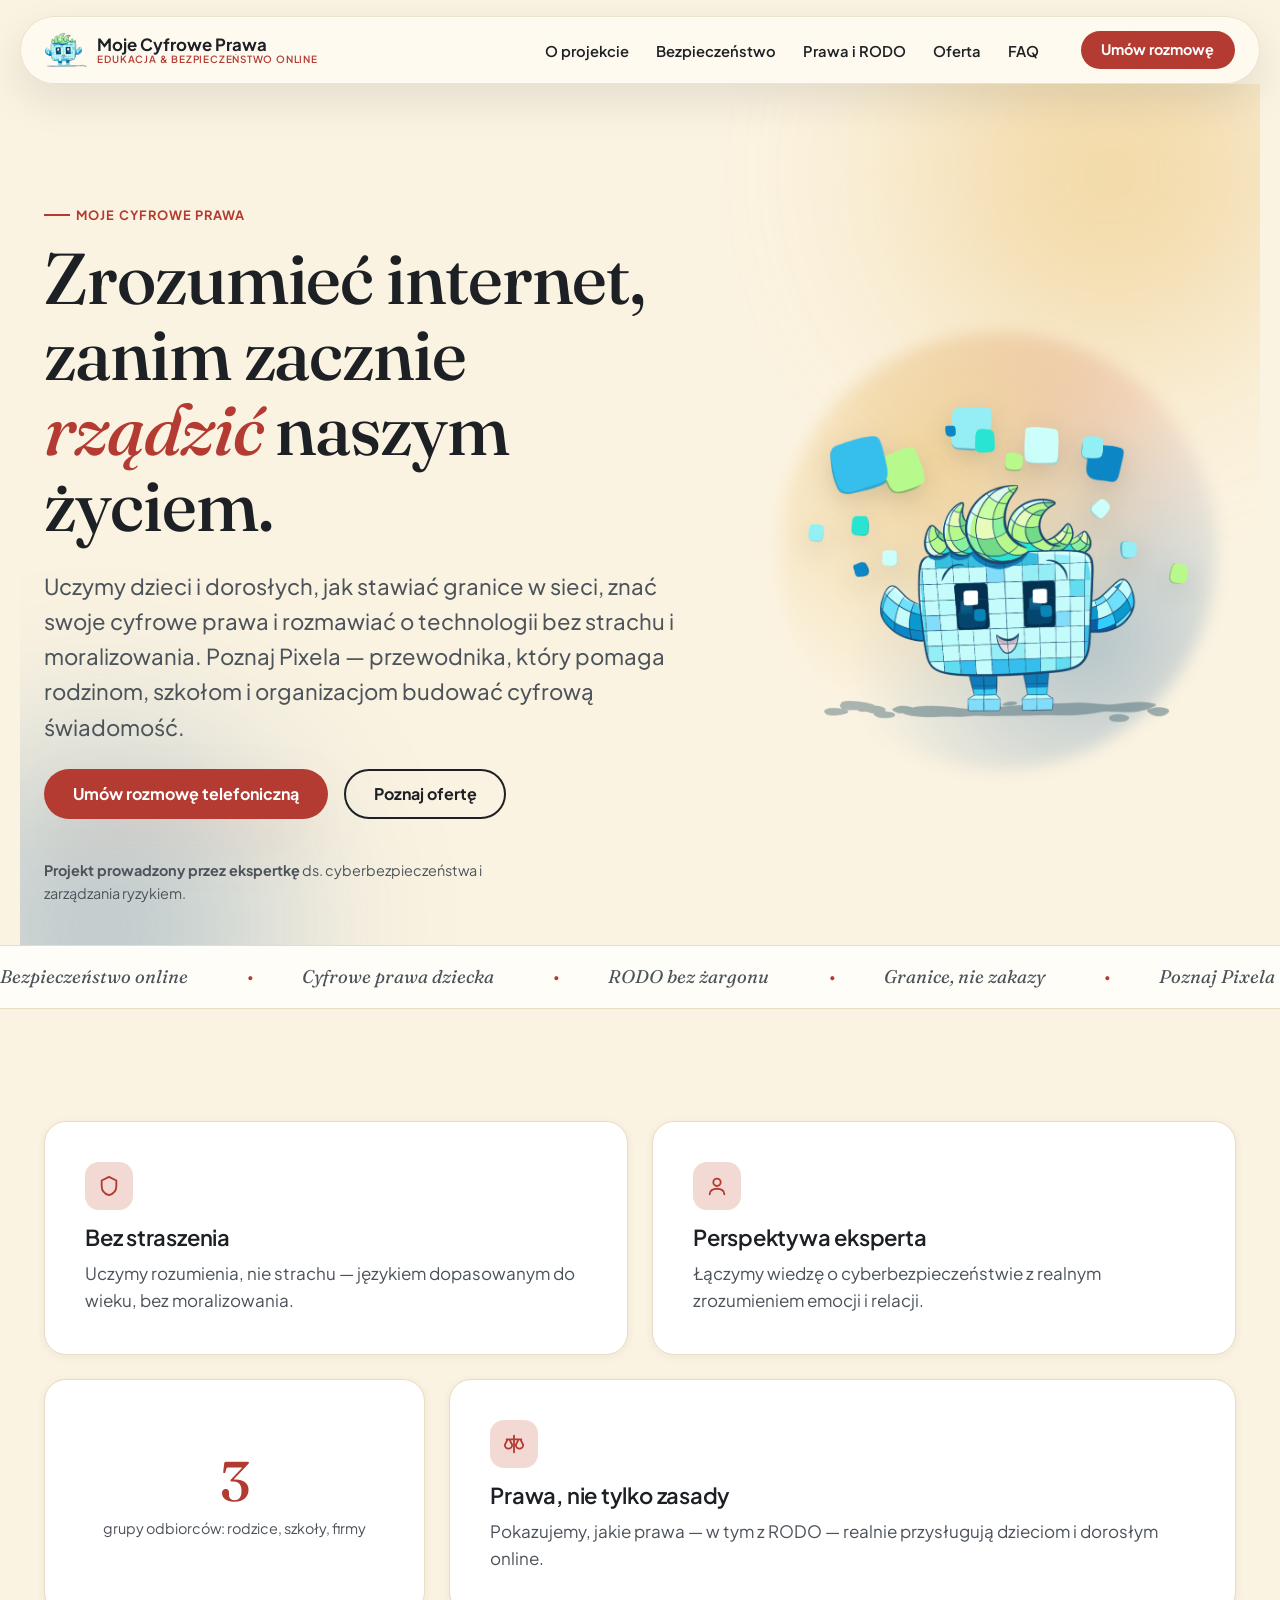
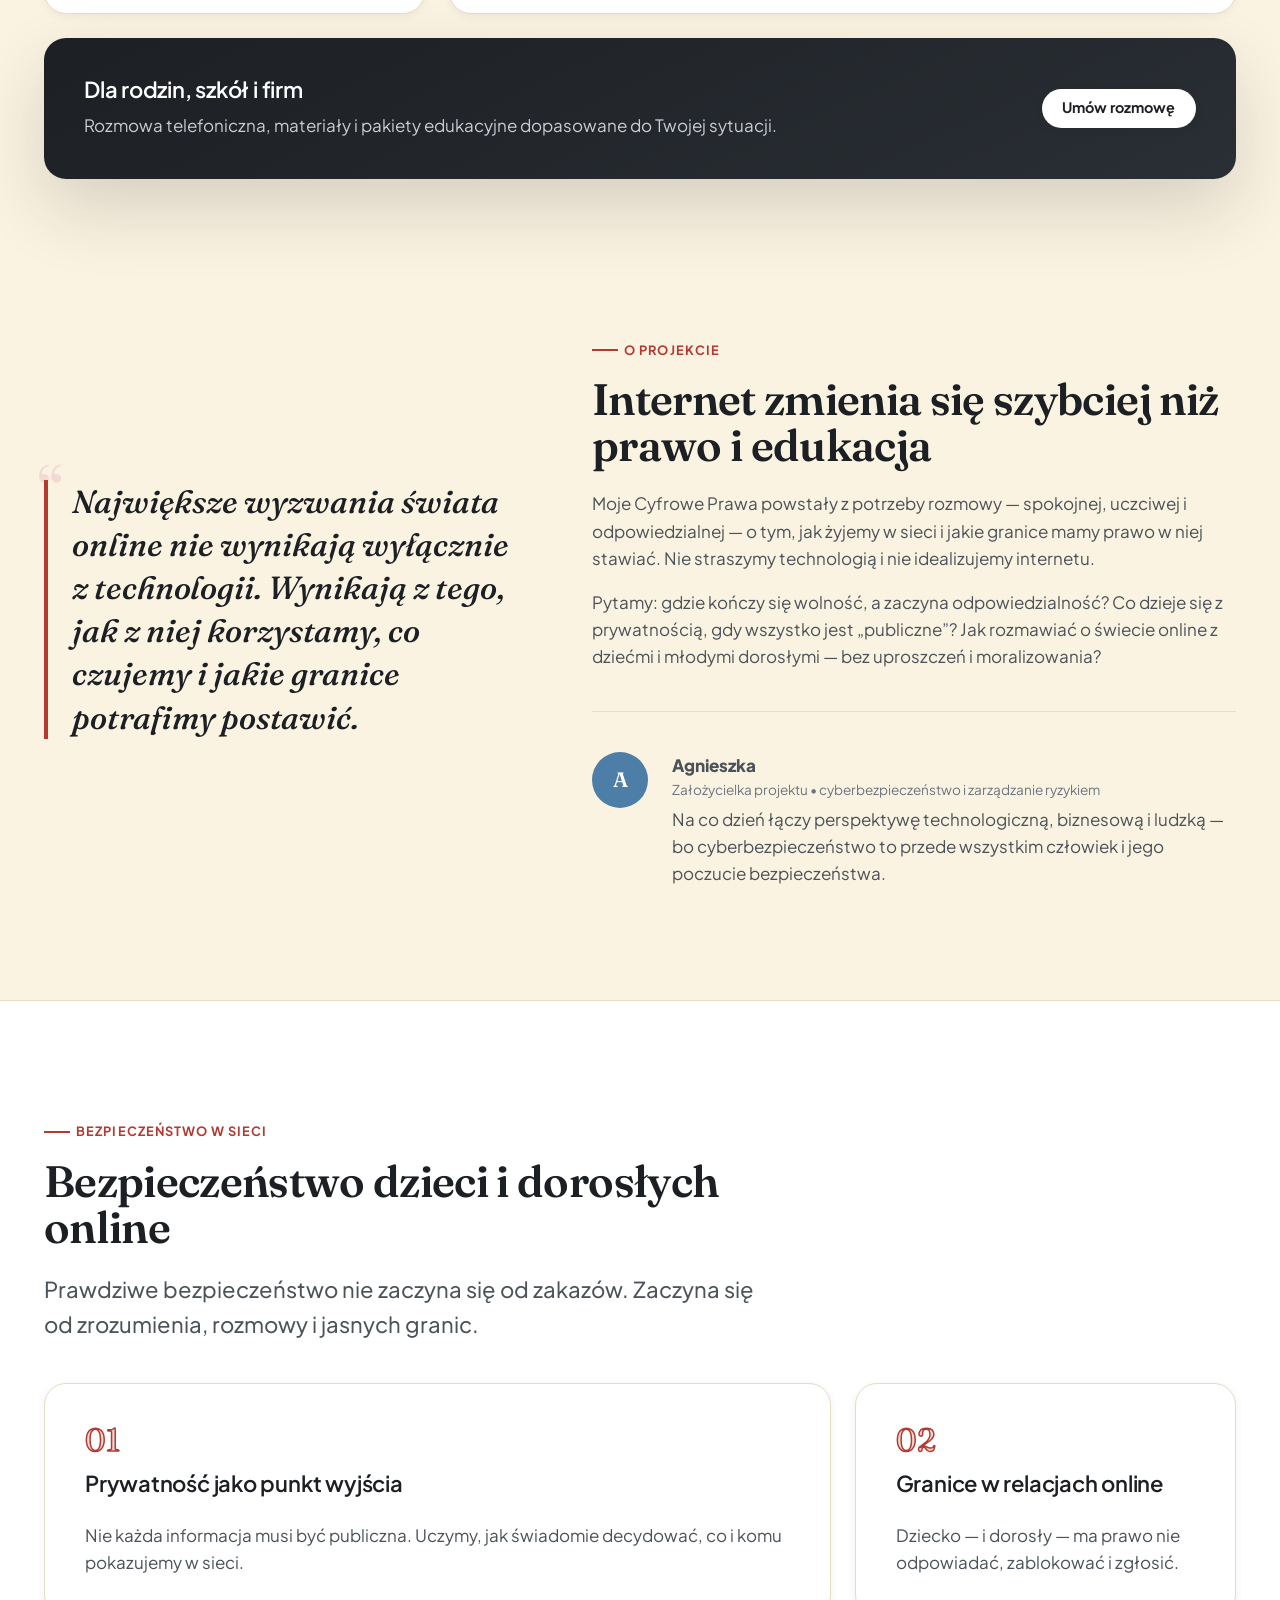
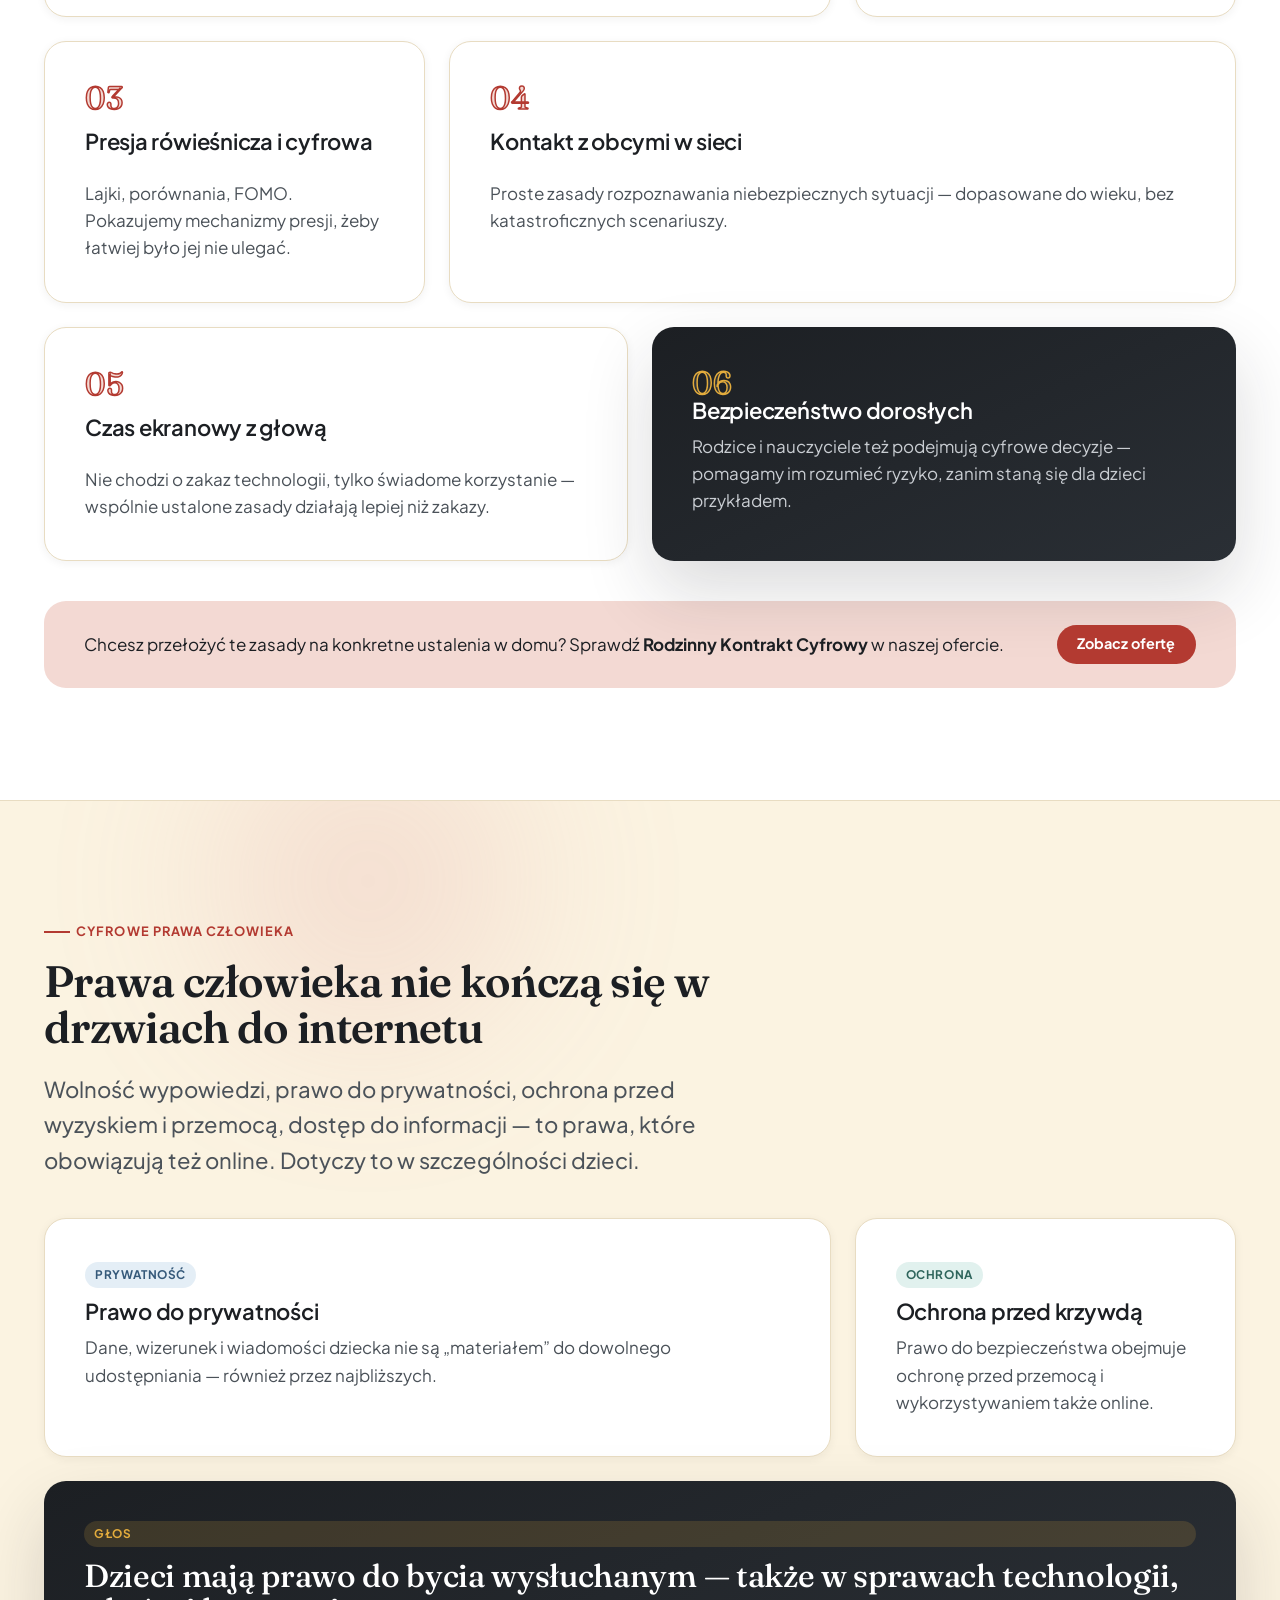
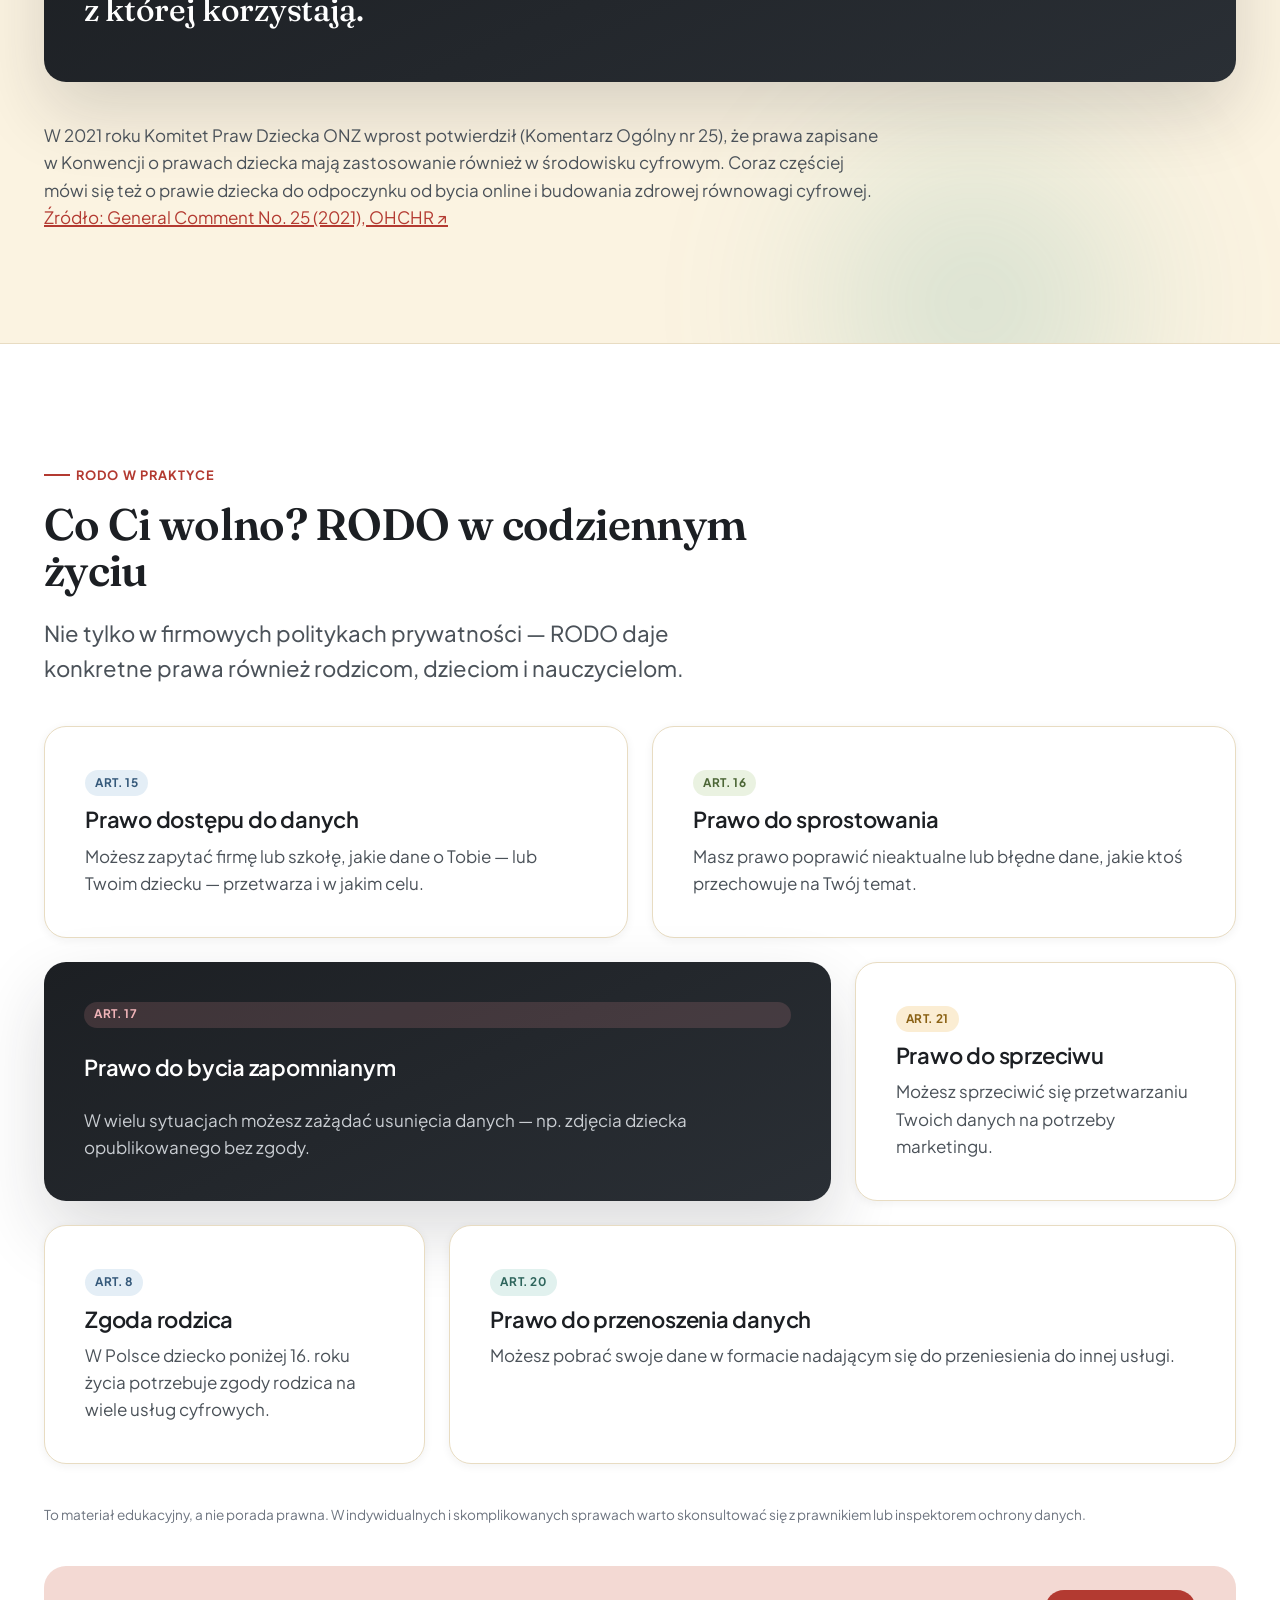
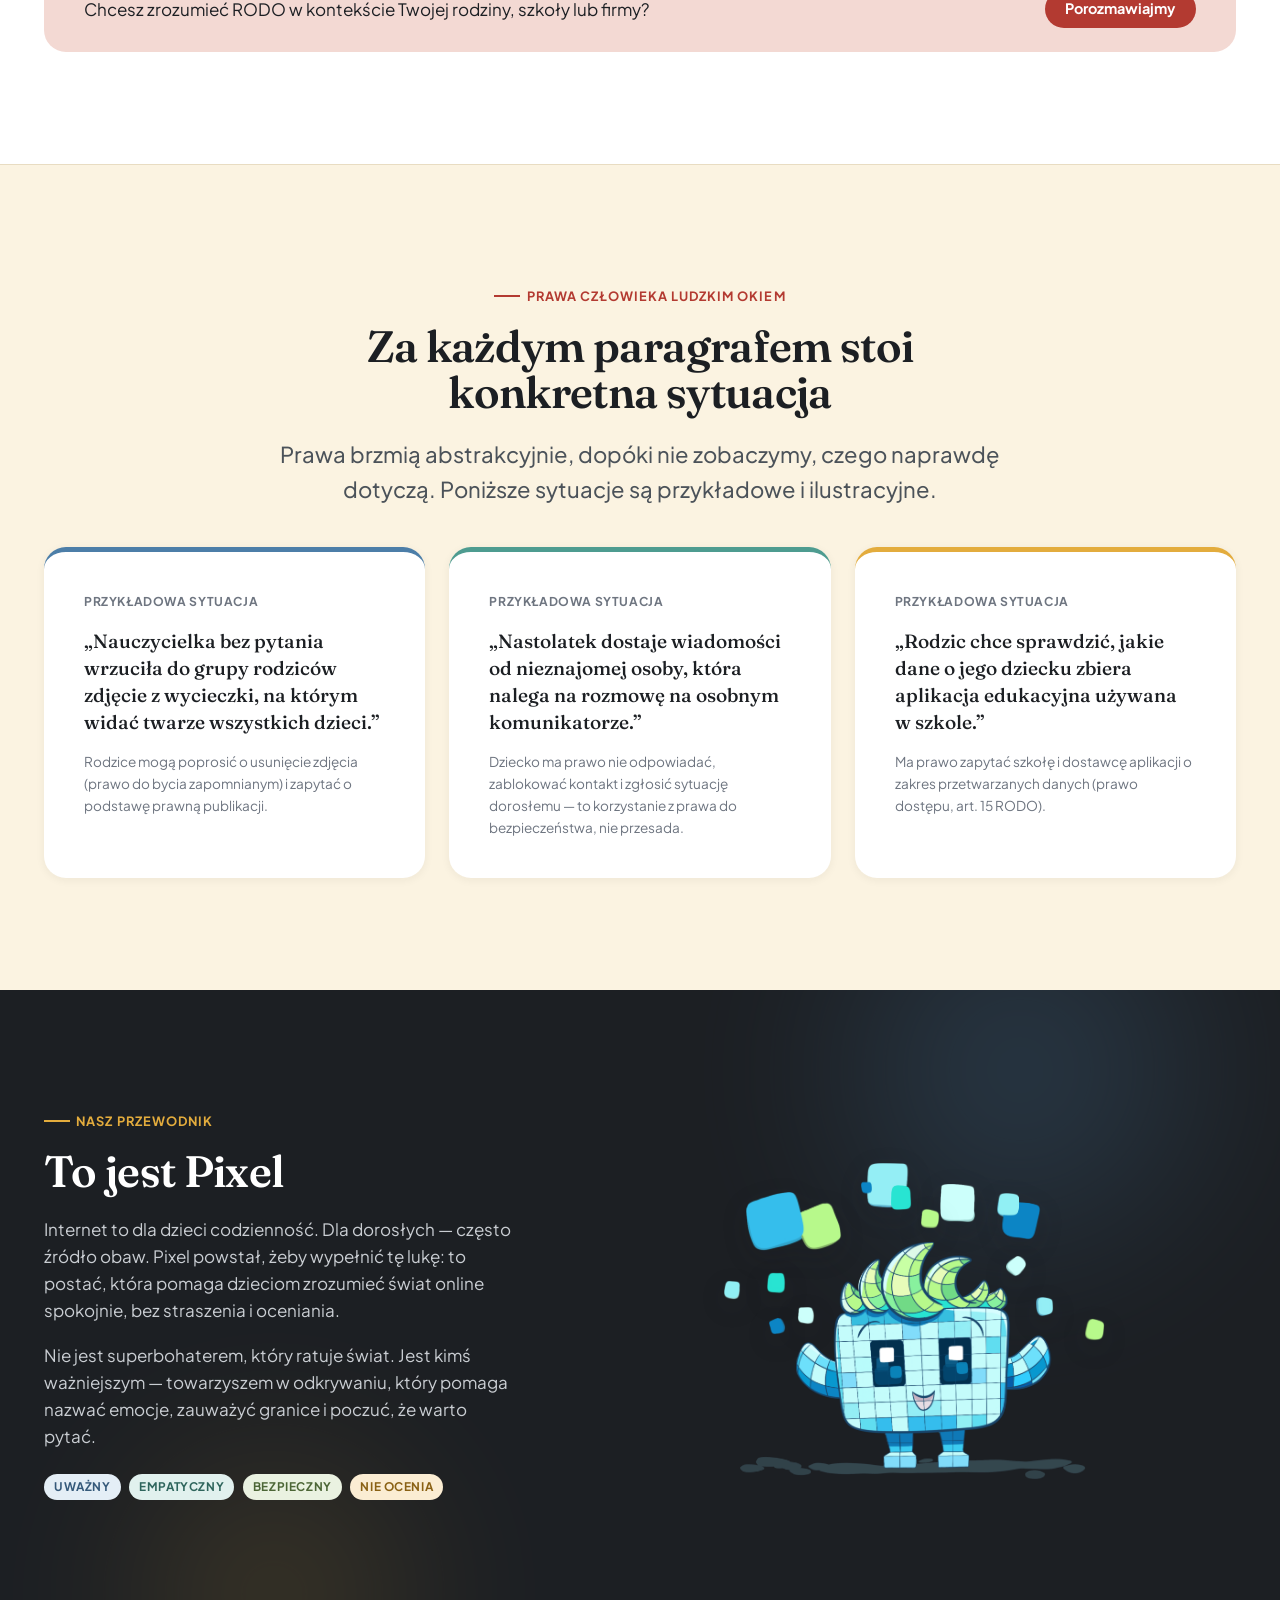
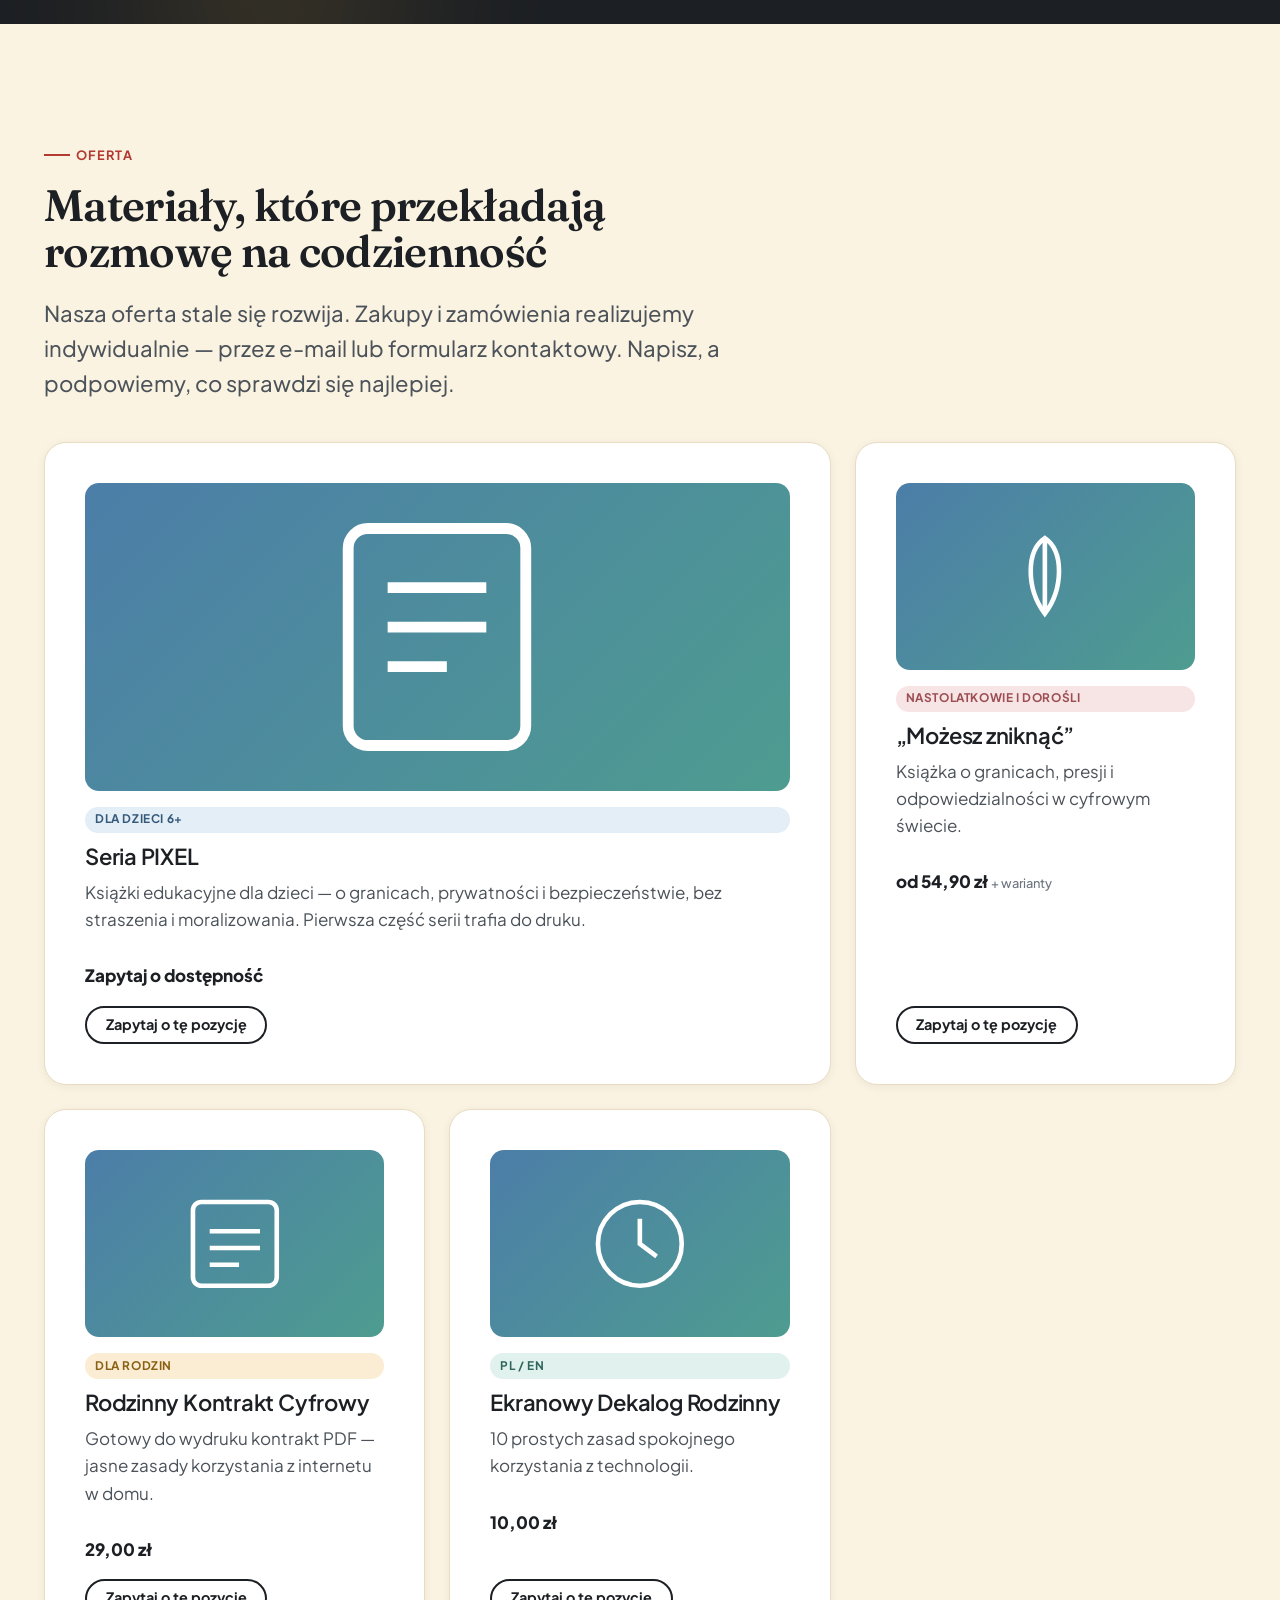
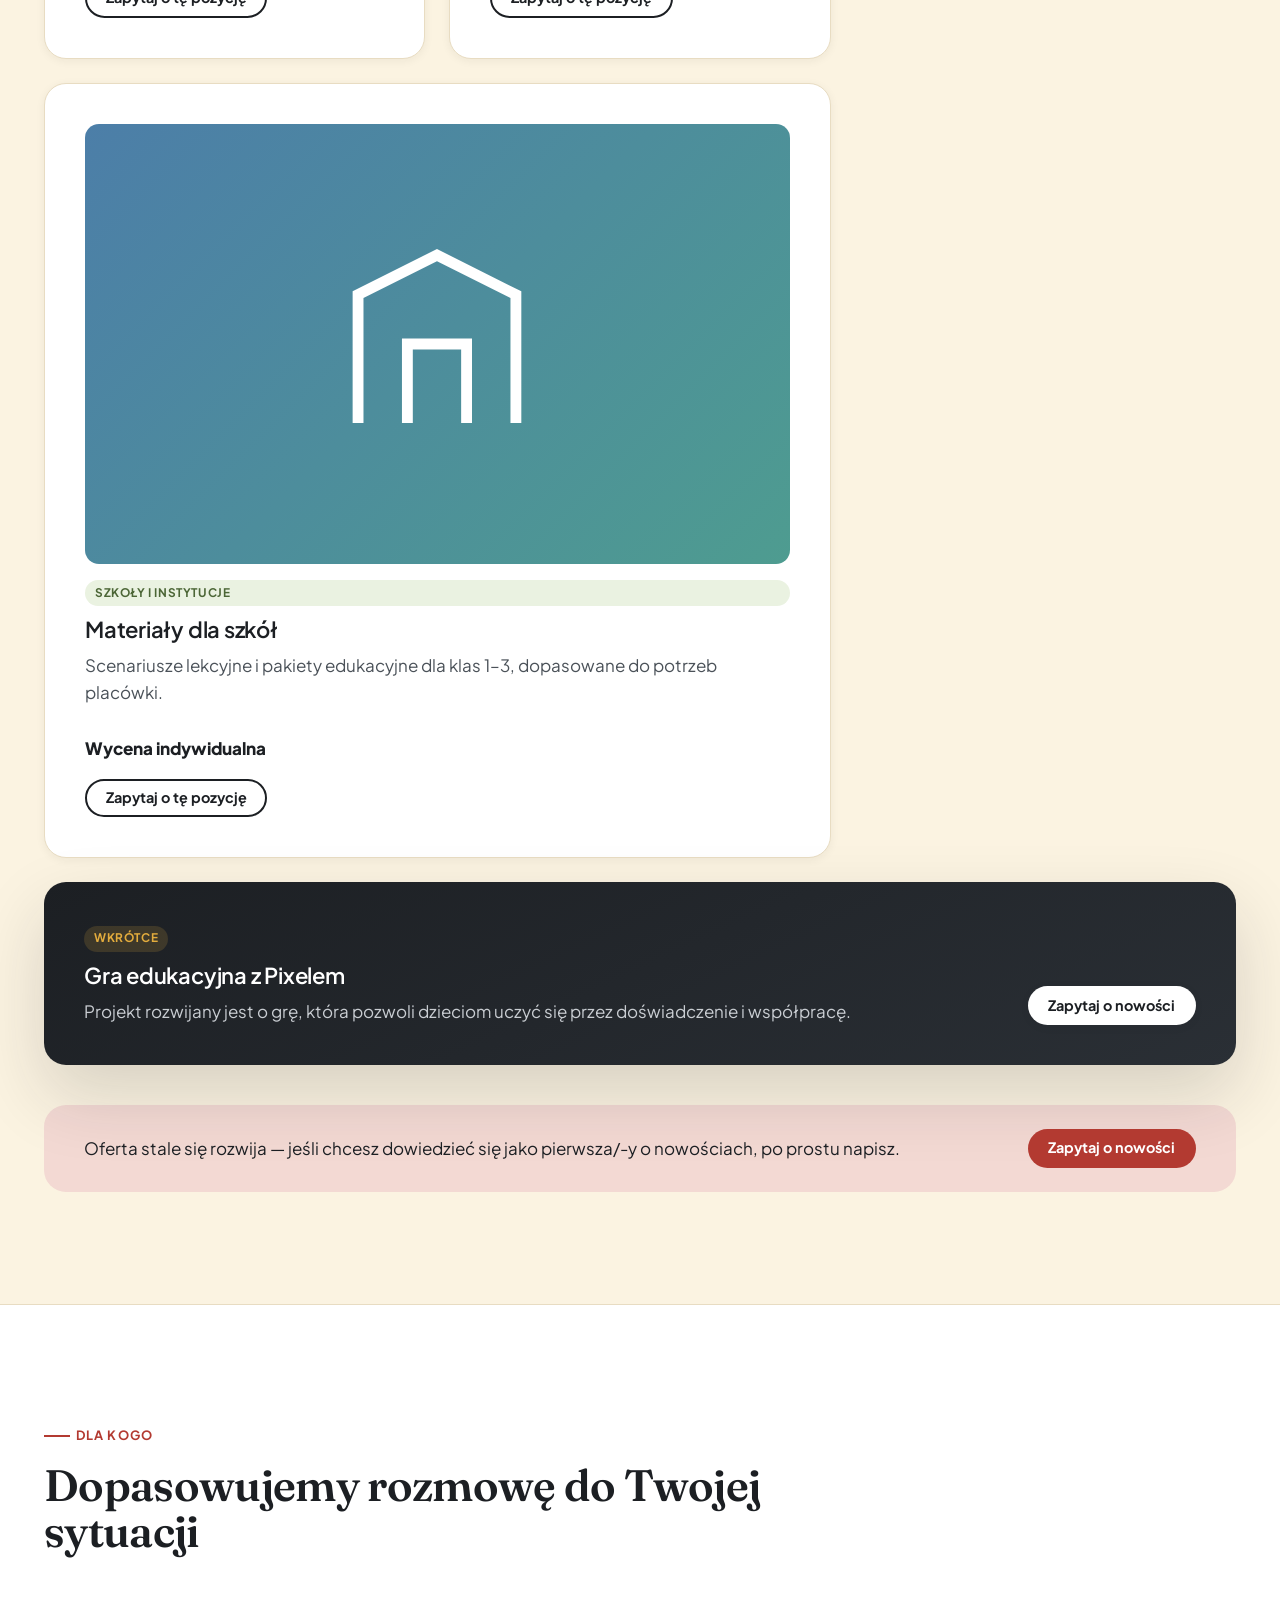
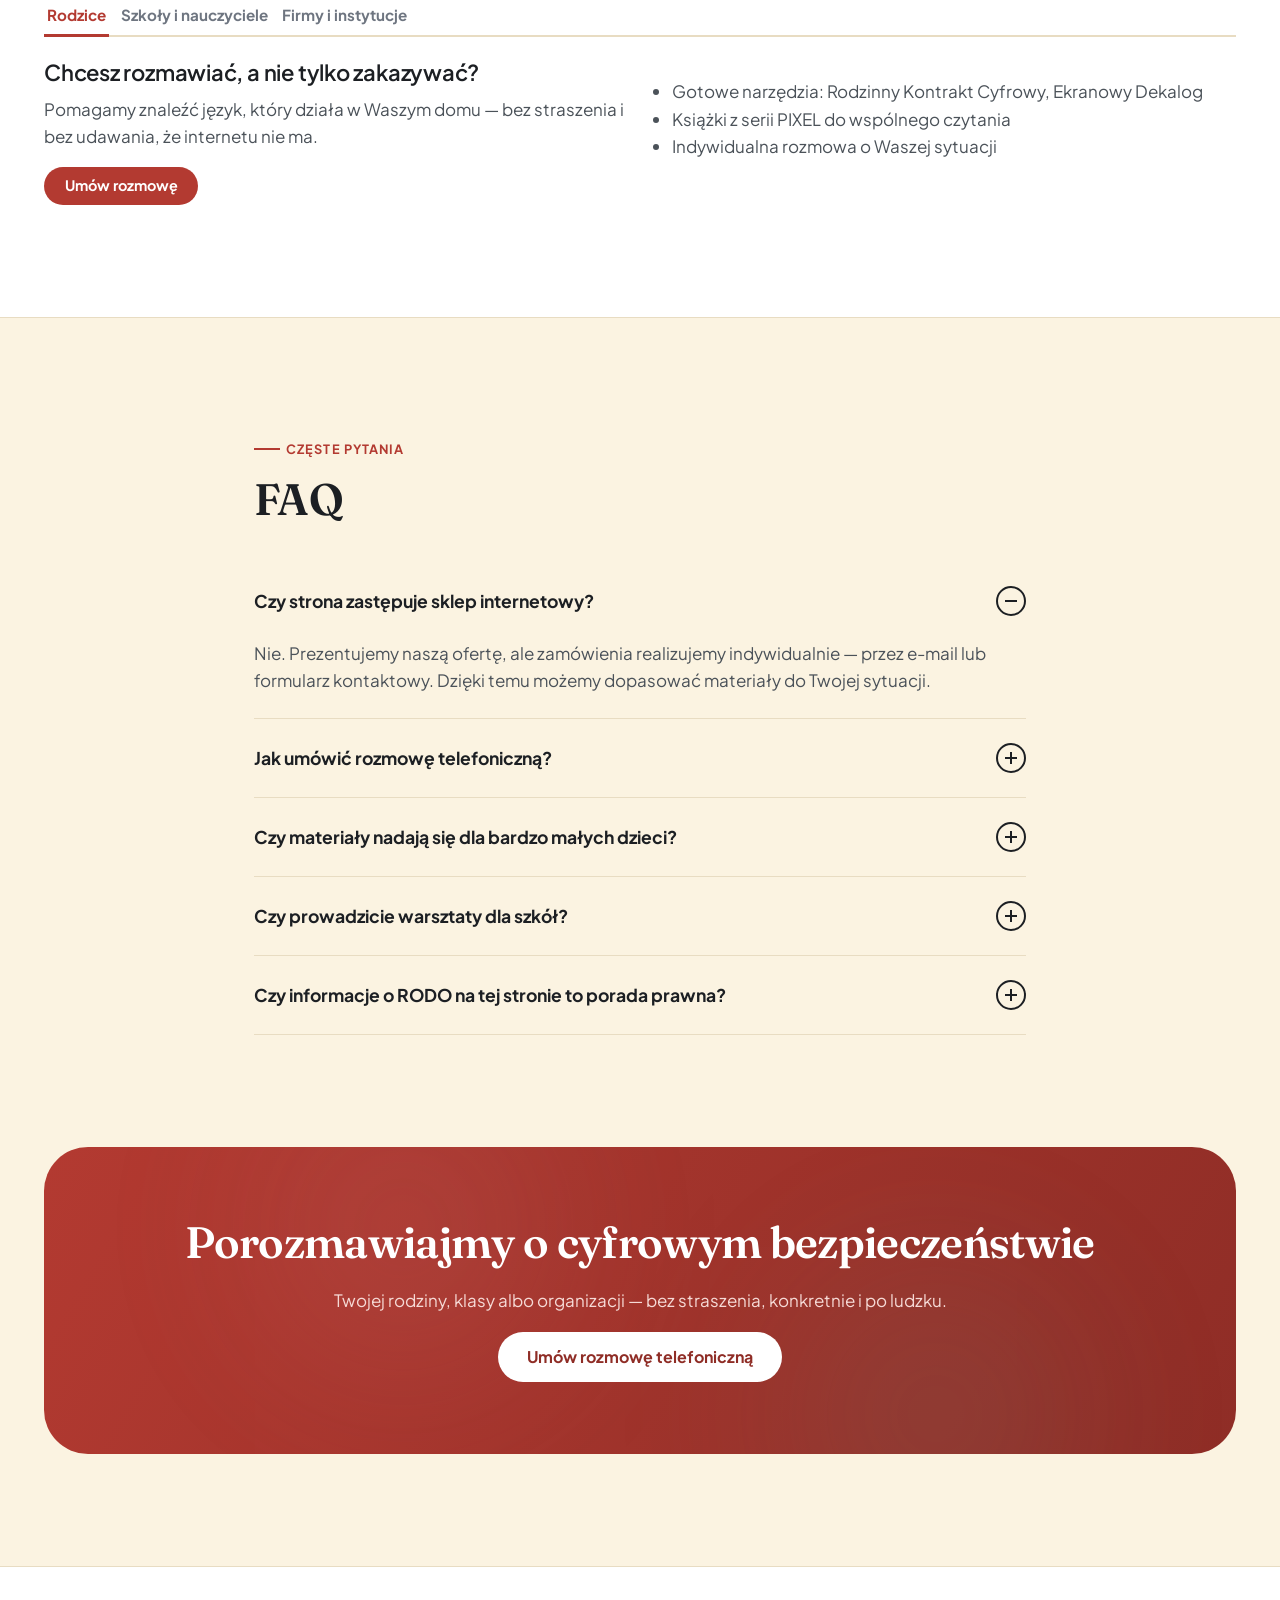
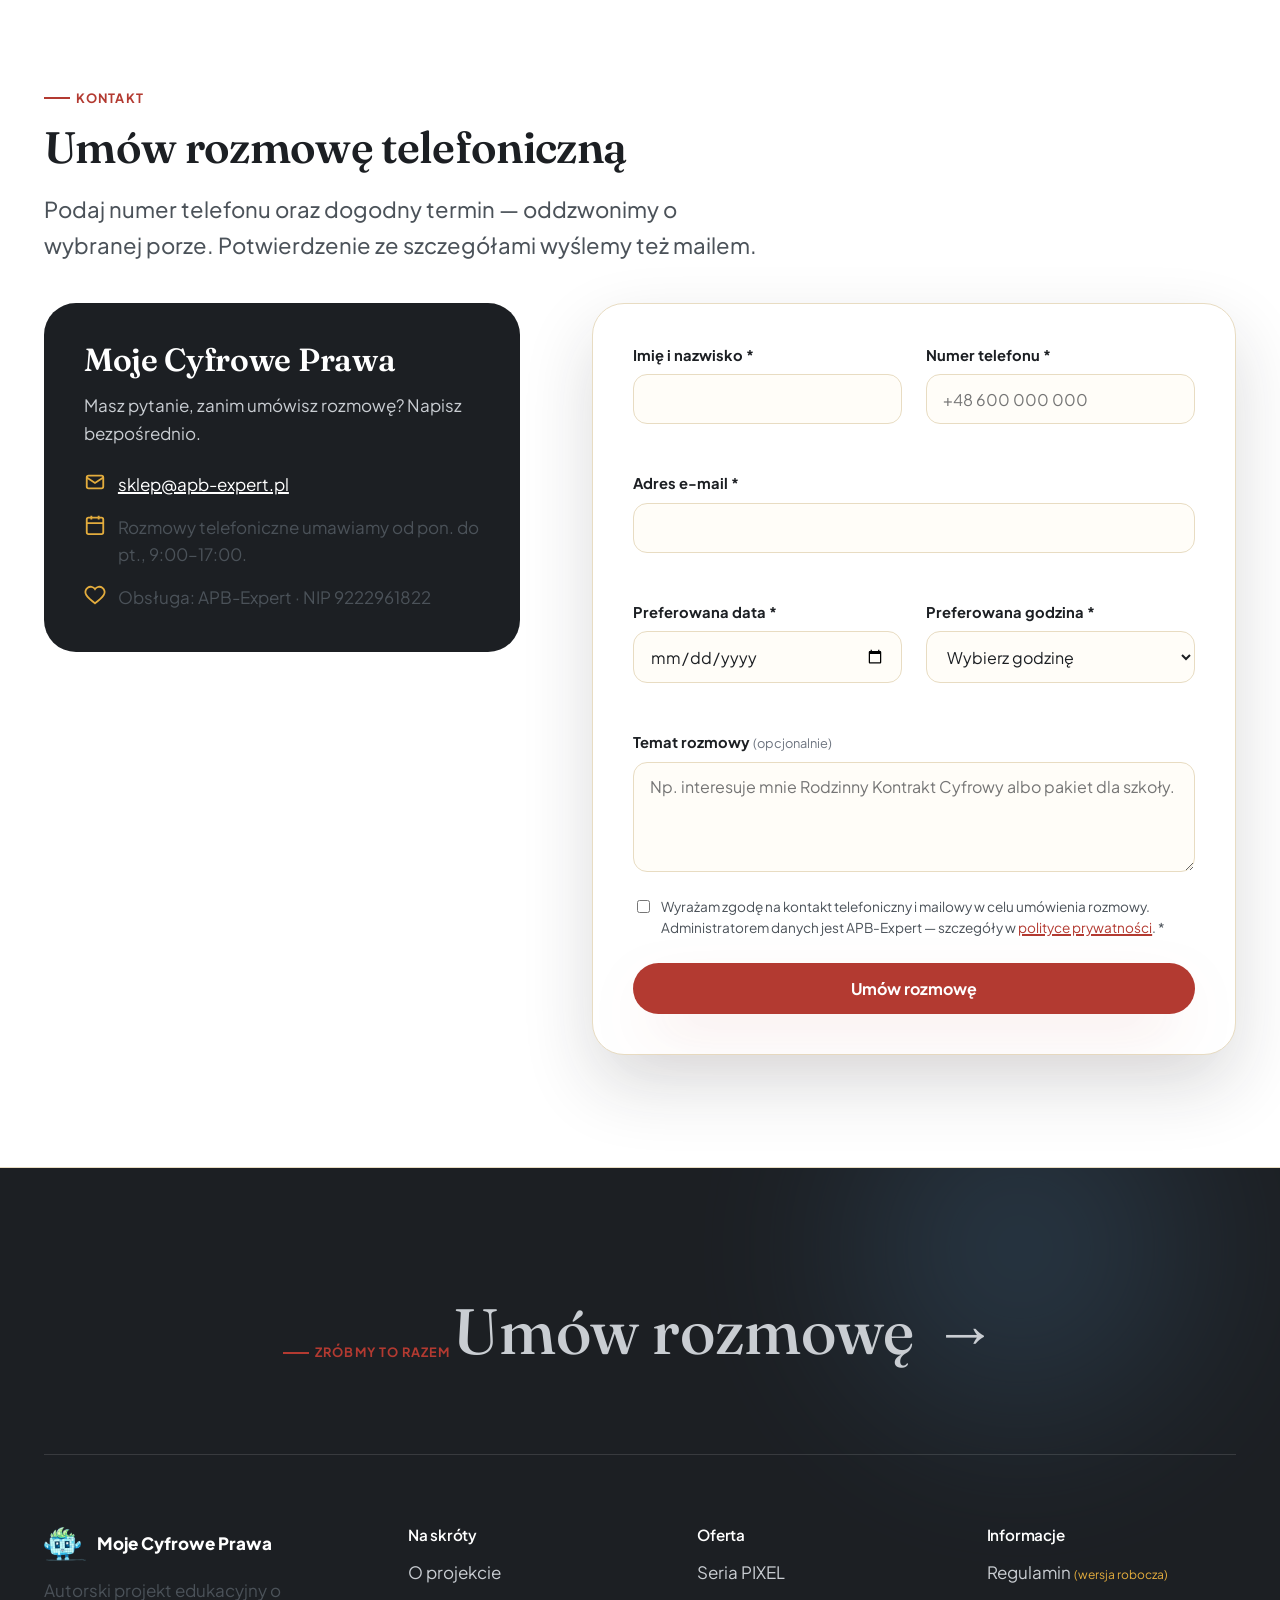
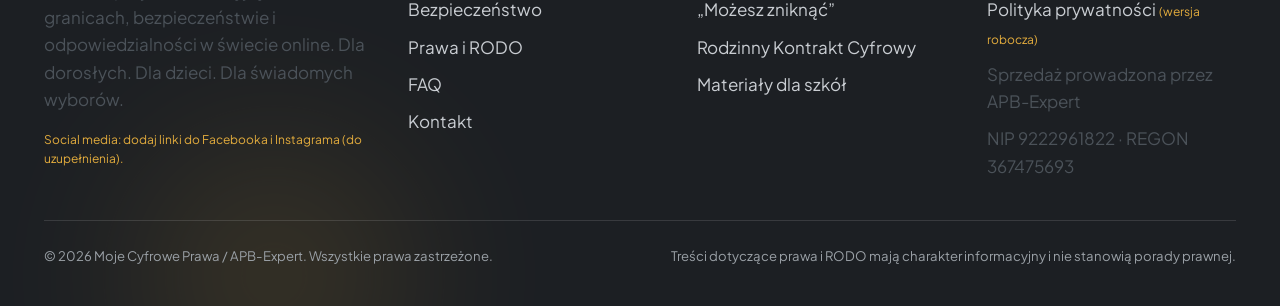
==== commit 23f6eac5: "rebuild" ====
--- a/index.html
+++ b/index.html
@@ -42,12 +42,7 @@
 <header class="site-header">
   <div class="site-header__bar">
     <a class="brand" href="#top">
-      <svg class="brand__mark" viewBox="0 0 40 40" aria-hidden="true">
-        <rect x="3" y="3" width="15" height="15" rx="5" fill="#4E9C90"/>
-        <rect x="21" y="2" width="13" height="13" rx="5" fill="#E3AC3D" transform="rotate(8 27 8)"/>
-        <rect x="5" y="21" width="13" height="13" rx="5" fill="#D98A8E"/>
-        <rect x="21" y="20" width="17" height="17" rx="6" fill="#4C7EA8"/>
-      </svg>
+      <img class="brand__mark" src="assets/img/pixel/pixel-logo.png" alt="" aria-hidden="true" width="480" height="385" decoding="async" />
       <span class="brand__text">
         Moje Cyfrowe Prawa
         <small>Edukacja &amp; bezpieczeństwo online</small>
@@ -104,30 +99,22 @@
 
       <div class="hero__visual reveal">
         <div class="hero__blob" aria-hidden="true"></div>
-        <div class="pixel-figure">
-          <svg class="pixel-mascot" viewBox="0 0 200 205" role="img" aria-labelledby="pixelHeroTitle">
-            <title id="pixelHeroTitle">Pixel — maskotka projektu Moje Cyfrowe Prawa, macha ręką</title>
-            <ellipse class="p-shadow" cx="100" cy="196" rx="52" ry="9" fill="#22303D" opacity="0.15"/>
-            <g class="p-float">
-              <rect x="68" y="164" width="20" height="30" rx="8" fill="#35597A"/>
-              <rect x="112" y="164" width="20" height="30" rx="8" fill="#35597A"/>
-              <rect x="145" y="96" width="22" height="58" rx="11" fill="#4C7EA8"/>
-              <g class="p-arm-l"><rect x="33" y="96" width="22" height="58" rx="11" fill="#4C7EA8"/></g>
-              <rect x="55" y="88" width="90" height="78" rx="22" fill="#4C7EA8"/>
-              <rect x="80" y="106" width="40" height="26" rx="8" fill="#35597A"/>
-              <circle cx="90" cy="119" r="4" fill="#E3AC3D"/>
-              <circle cx="100" cy="119" r="4" fill="#83AE63"/>
-              <circle cx="110" cy="119" r="4" fill="#D98A8E"/>
-              <rect x="97" y="10" width="6" height="16" rx="3" fill="#5C8EB8"/>
-              <circle cx="100" cy="9" r="7" fill="#E3AC3D"/>
-              <rect x="65" y="24" width="70" height="60" rx="20" fill="#5C8EB8"/>
-              <g class="p-blink">
-                <rect x="82" y="50" width="10" height="14" rx="4" fill="#22303D"/>
-                <rect x="108" y="50" width="10" height="14" rx="4" fill="#22303D"/>
-              </g>
-              <rect x="90" y="70" width="20" height="5" rx="2.5" fill="#22303D" opacity="0.7"/>
-            </g>
-          </svg>
+        <div class="pixel-stage">
+          <img class="pixel-stage__body" src="assets/img/pixel/pixel-body.png" width="1269" height="1019" alt="Pixel — maskotka projektu Moje Cyfrowe Prawa" style="left:22.965%; top:31.85%; width:66.232%;" loading="eager" fetchpriority="high" decoding="async" />
+          <img class="pixel-stage__tile" src="assets/img/pixel/tile-01.png" width="227" height="210" alt="" aria-hidden="true" style="left:37.787%; top:10.408%; width:11.848%; --dur:4.2s; --delay:-0.0s; --rot:3deg;" loading="eager" decoding="async" />
+          <img class="pixel-stage__tile" src="assets/img/pixel/tile-02.png" width="160" height="174" alt="" aria-hidden="true" style="left:55.741%; top:15.987%; width:8.351%; --dur:4.55s; --delay:-0.37s; --rot:-4deg;" loading="eager" decoding="async" />
+          <img class="pixel-stage__tile" src="assets/img/pixel/tile-03.png" width="400" height="247" alt="" aria-hidden="true" style="left:11.587%; top:18.307%; width:22.129%; --dur:4.9s; --delay:-0.74s; --rot:5deg;" loading="eager" decoding="async" />
+          <img class="pixel-stage__tile" src="assets/img/pixel/tile-04.png" width="194" height="209" alt="" aria-hidden="true" style="left:68.737%; top:18.558%; width:10.125%; --dur:5.25s; --delay:-1.11s; --rot:-3deg;" loading="eager" decoding="async" />
+          <img class="pixel-stage__tile" src="assets/img/pixel/tile-05.png" width="86" height="94" alt="" aria-hidden="true" style="left:51.461%; top:22.759%; width:4.489%; --dur:5.6s; --delay:-1.48s; --rot:4deg;" loading="eager" decoding="async" />
+          <img class="pixel-stage__tile" src="assets/img/pixel/tile-06.png" width="94" height="95" alt="" aria-hidden="true" style="left:70.668%; top:35.737%; width:4.906%; --dur:4.2s; --delay:-1.85s; --rot:-5deg;" loading="eager" decoding="async" />
+          <img class="pixel-stage__tile" src="assets/img/pixel/tile-07.png" width="85" height="97" alt="" aria-hidden="true" style="left:16.441%; top:40.313%; width:4.436%; --dur:4.55s; --delay:-2.22s; --rot:3deg;" loading="eager" decoding="async" />
+          <img class="pixel-stage__tile" src="assets/img/pixel/tile-08.png" width="80" height="87" alt="" aria-hidden="true" style="left:6.576%; top:42.445%; width:4.175%; --dur:4.9s; --delay:-2.59s; --rot:-4deg;" loading="eager" decoding="async" />
+          <img class="pixel-stage__tile" src="assets/img/pixel/tile-09.png" width="84" height="88" alt="" aria-hidden="true" style="left:77.401%; top:47.022%; width:4.384%; --dur:5.25s; --delay:-2.96s; --rot:5deg;" loading="eager" decoding="async" />
+          <img class="pixel-stage__tile" src="assets/img/pixel/tile-10.png" width="77" height="82" alt="" aria-hidden="true" style="left:23.486%; top:49.655%; width:4.019%; --dur:5.6s; --delay:-3.33s; --rot:-3deg;" loading="eager" decoding="async" />
+          <img class="pixel-stage__tile" src="assets/img/pixel/tile-11.png" width="79" height="75" alt="" aria-hidden="true" style="left:16.858%; top:52.727%; width:4.123%; --dur:4.2s; --delay:-3.7s; --rot:4deg;" loading="eager" decoding="async" />
+          <img class="pixel-stage__tile" src="assets/img/pixel/tile-12.png" width="91" height="101" alt="" aria-hidden="true" style="left:88.674%; top:52.978%; width:4.749%; --dur:4.55s; --delay:-4.07s; --rot:-5deg;" loading="eager" decoding="async" />
+          <img class="pixel-stage__puddle" src="assets/img/pixel/puddle-1.png" width="322" height="85" alt="" aria-hidden="true" style="left:10.125%; top:90.658%; width:16.806%;" loading="eager" decoding="async" />
+          <img class="pixel-stage__puddle" src="assets/img/pixel/puddle-2.png" width="98" height="46" alt="" aria-hidden="true" style="left:74.896%; top:94.232%; width:5.115%;" loading="eager" decoding="async" />
         </div>
       </div>
     </div>
@@ -381,30 +368,22 @@
         </div>
       </div>
       <div class="hero__visual reveal">
-        <div class="pixel-figure">
-          <svg class="pixel-mascot" viewBox="0 0 200 205" role="img" aria-labelledby="pixelAboutTitle">
-            <title id="pixelAboutTitle">Pixel — maskotka projektu, spokojnie stoi</title>
-            <ellipse class="p-shadow" cx="100" cy="196" rx="52" ry="9" fill="#000" opacity="0.25"/>
-            <g class="p-float">
-              <rect x="68" y="164" width="20" height="30" rx="8" fill="#35597A"/>
-              <rect x="112" y="164" width="20" height="30" rx="8" fill="#35597A"/>
-              <rect x="145" y="96" width="22" height="58" rx="11" fill="#4C7EA8"/>
-              <rect x="33" y="96" width="22" height="58" rx="11" fill="#4C7EA8"/>
-              <rect x="55" y="88" width="90" height="78" rx="22" fill="#4C7EA8"/>
-              <rect x="80" y="106" width="40" height="26" rx="8" fill="#35597A"/>
-              <circle cx="90" cy="119" r="4" fill="#E3AC3D"/>
-              <circle cx="100" cy="119" r="4" fill="#83AE63"/>
-              <circle cx="110" cy="119" r="4" fill="#D98A8E"/>
-              <rect x="97" y="10" width="6" height="16" rx="3" fill="#5C8EB8"/>
-              <circle cx="100" cy="9" r="7" fill="#E3AC3D"/>
-              <rect x="65" y="24" width="70" height="60" rx="20" fill="#5C8EB8"/>
-              <g class="p-blink">
-                <rect x="82" y="50" width="10" height="14" rx="4" fill="#22303D"/>
-                <rect x="108" y="50" width="10" height="14" rx="4" fill="#22303D"/>
-              </g>
-              <rect x="90" y="70" width="20" height="5" rx="2.5" fill="#22303D" opacity="0.7"/>
-            </g>
-          </svg>
+        <div class="pixel-stage">
+          <img class="pixel-stage__body" src="assets/img/pixel/pixel-body.png" width="1269" height="1019" alt="Pixel — maskotka projektu, stoi spokojnie" style="left:22.965%; top:31.85%; width:66.232%;" loading="lazy" decoding="async" />
+          <img class="pixel-stage__tile" src="assets/img/pixel/tile-01.png" width="227" height="210" alt="" aria-hidden="true" style="left:37.787%; top:10.408%; width:11.848%; --dur:4.2s; --delay:-0.0s; --rot:3deg;" loading="lazy" decoding="async" />
+          <img class="pixel-stage__tile" src="assets/img/pixel/tile-02.png" width="160" height="174" alt="" aria-hidden="true" style="left:55.741%; top:15.987%; width:8.351%; --dur:4.55s; --delay:-0.37s; --rot:-4deg;" loading="lazy" decoding="async" />
+          <img class="pixel-stage__tile" src="assets/img/pixel/tile-03.png" width="400" height="247" alt="" aria-hidden="true" style="left:11.587%; top:18.307%; width:22.129%; --dur:4.9s; --delay:-0.74s; --rot:5deg;" loading="lazy" decoding="async" />
+          <img class="pixel-stage__tile" src="assets/img/pixel/tile-04.png" width="194" height="209" alt="" aria-hidden="true" style="left:68.737%; top:18.558%; width:10.125%; --dur:5.25s; --delay:-1.11s; --rot:-3deg;" loading="lazy" decoding="async" />
+          <img class="pixel-stage__tile" src="assets/img/pixel/tile-05.png" width="86" height="94" alt="" aria-hidden="true" style="left:51.461%; top:22.759%; width:4.489%; --dur:5.6s; --delay:-1.48s; --rot:4deg;" loading="lazy" decoding="async" />
+          <img class="pixel-stage__tile" src="assets/img/pixel/tile-06.png" width="94" height="95" alt="" aria-hidden="true" style="left:70.668%; top:35.737%; width:4.906%; --dur:4.2s; --delay:-1.85s; --rot:-5deg;" loading="lazy" decoding="async" />
+          <img class="pixel-stage__tile" src="assets/img/pixel/tile-07.png" width="85" height="97" alt="" aria-hidden="true" style="left:16.441%; top:40.313%; width:4.436%; --dur:4.55s; --delay:-2.22s; --rot:3deg;" loading="lazy" decoding="async" />
+          <img class="pixel-stage__tile" src="assets/img/pixel/tile-08.png" width="80" height="87" alt="" aria-hidden="true" style="left:6.576%; top:42.445%; width:4.175%; --dur:4.9s; --delay:-2.59s; --rot:-4deg;" loading="lazy" decoding="async" />
+          <img class="pixel-stage__tile" src="assets/img/pixel/tile-09.png" width="84" height="88" alt="" aria-hidden="true" style="left:77.401%; top:47.022%; width:4.384%; --dur:5.25s; --delay:-2.96s; --rot:5deg;" loading="lazy" decoding="async" />
+          <img class="pixel-stage__tile" src="assets/img/pixel/tile-10.png" width="77" height="82" alt="" aria-hidden="true" style="left:23.486%; top:49.655%; width:4.019%; --dur:5.6s; --delay:-3.33s; --rot:-3deg;" loading="lazy" decoding="async" />
+          <img class="pixel-stage__tile" src="assets/img/pixel/tile-11.png" width="79" height="75" alt="" aria-hidden="true" style="left:16.858%; top:52.727%; width:4.123%; --dur:4.2s; --delay:-3.7s; --rot:4deg;" loading="lazy" decoding="async" />
+          <img class="pixel-stage__tile" src="assets/img/pixel/tile-12.png" width="91" height="101" alt="" aria-hidden="true" style="left:88.674%; top:52.978%; width:4.749%; --dur:4.55s; --delay:-4.07s; --rot:-5deg;" loading="lazy" decoding="async" />
+          <img class="pixel-stage__puddle" src="assets/img/pixel/puddle-1.png" width="322" height="85" alt="" aria-hidden="true" style="left:10.125%; top:90.658%; width:16.806%;" loading="lazy" decoding="async" />
+          <img class="pixel-stage__puddle" src="assets/img/pixel/puddle-2.png" width="98" height="46" alt="" aria-hidden="true" style="left:74.896%; top:94.232%; width:5.115%;" loading="lazy" decoding="async" />
         </div>
       </div>
     </div>
@@ -707,12 +686,7 @@
     <div class="footer-grid">
       <div>
         <div class="footer-brand">
-          <svg viewBox="0 0 40 40" width="32" height="32" aria-hidden="true">
-            <rect x="3" y="3" width="15" height="15" rx="5" fill="#4E9C90"/>
-            <rect x="21" y="2" width="13" height="13" rx="5" fill="#E3AC3D"/>
-            <rect x="5" y="21" width="13" height="13" rx="5" fill="#D98A8E"/>
-            <rect x="21" y="20" width="17" height="17" rx="6" fill="#4C7EA8"/>
-          </svg>
+          <img src="assets/img/pixel/pixel-logo.png" alt="" aria-hidden="true" width="480" height="385" loading="lazy" decoding="async" />
           Moje Cyfrowe Prawa
         </div>
         <p>Autorski projekt edukacyjny o granicach, bezpieczeństwie i odpowiedzialności w świecie online. Dla dorosłych. Dla dzieci. Dla świadomych wyborów.</p>
--- a/assets/css/style.css
+++ b/assets/css/style.css
@@ -346,7 +346,7 @@
   font-size: 1.05rem;
   min-width: 0;
 }
-.brand__mark { width: 34px; height: 34px; flex-shrink: 0; }
+.brand__mark { height: 34px; width: auto; flex-shrink: 0; }
 .brand__text { line-height: 1.05; min-width: 0; overflow: hidden; white-space: nowrap; text-overflow: ellipsis; font-family: var(--font-base); }
 .brand__text small {
   display: block;
@@ -465,22 +465,49 @@
 @media (prefers-reduced-motion: reduce) { .marquee__track { animation: none; } }
 
 /* ==========================================================================
-   Maskotka „Pixel” — ilustracja SVG + animacja
-   ========================================================================== */
-
-.pixel-mascot { width: 100%; height: auto; }
-.pixel-mascot .p-float { animation: pixel-float 4.5s ease-in-out infinite; transform-origin: 100px 100px; }
-.pixel-mascot .p-blink { animation: pixel-blink 5.2s ease-in-out infinite; transform-origin: 100px 57px; }
-.pixel-mascot .p-arm-l { animation: pixel-wave 3.6s ease-in-out infinite; transform-origin: 44px 96px; }
-.pixel-mascot .p-shadow { animation: pixel-shadow 4.5s ease-in-out infinite; transform-origin: 100px 196px; }
-
-@keyframes pixel-float { 0%, 100% { transform: translateY(0); } 50% { transform: translateY(-14px); } }
-@keyframes pixel-shadow { 0%, 100% { transform: scale(1); opacity: 0.18; } 50% { transform: scale(0.85); opacity: 0.1; } }
-@keyframes pixel-blink { 0%, 92%, 100% { transform: scaleY(1); } 95% { transform: scaleY(0.1); } }
-@keyframes pixel-wave { 0%, 100% { transform: rotate(0deg); } 25% { transform: rotate(-18deg); } 50% { transform: rotate(4deg); } 75% { transform: rotate(-10deg); } }
+   Maskotka „Pixel” — ilustracja PNG + unoszące się kafelki
+   ========================================================================== */
+
+.pixel-stage {
+  position: relative;
+  z-index: 1;
+  width: 100%;
+  max-width: 440px;
+  aspect-ratio: 1916 / 1595;
+  margin-inline: auto;
+}
+.pixel-stage__body,
+.pixel-stage__tile,
+.pixel-stage__puddle {
+  position: absolute;
+  height: auto;
+}
+.pixel-stage__body {
+  animation: pixel-idle 4.6s ease-in-out infinite;
+  transform-origin: 50% 100%;
+}
+.pixel-stage__tile {
+  animation-name: pixel-tile-float;
+  animation-duration: var(--dur, 5s);
+  animation-delay: var(--delay, 0s);
+  animation-timing-function: ease-in-out;
+  animation-iteration-count: infinite;
+  transform-origin: 50% 50%;
+  filter: drop-shadow(0 8px 12px rgba(28, 31, 35, 0.14));
+}
+.pixel-stage__puddle { opacity: 0.9; }
+
+@keyframes pixel-idle {
+  0%, 100% { transform: translateY(0) rotate(0deg); }
+  50% { transform: translateY(-2.5%) rotate(-1deg); }
+}
+@keyframes pixel-tile-float {
+  0%, 100% { transform: translateY(0) rotate(0deg); }
+  50% { transform: translateY(-22%) rotate(var(--rot, 4deg)); }
+}
 
 @media (prefers-reduced-motion: reduce) {
-  .pixel-mascot .p-float, .pixel-mascot .p-blink, .pixel-mascot .p-arm-l, .pixel-mascot .p-shadow { animation: none !important; }
+  .pixel-stage__body, .pixel-stage__tile { animation: none !important; }
 }
 
 /* ==========================================================================
@@ -782,7 +809,7 @@
 .site-footer a { color: #C9CDD2; text-decoration: none; }
 .site-footer a:hover { color: #fff; text-decoration: underline; }
 .footer-brand { display: flex; align-items: center; gap: 0.6em; color: #fff; font-weight: 800; margin-bottom: var(--space-s); font-family: var(--font-base); }
-.footer-brand svg { width: 34px; height: 34px; }
+.footer-brand img { height: 34px; width: auto; }
 .footer-legal { position: relative; z-index: 1; padding-top: var(--space-m); display: flex; flex-wrap: wrap; gap: var(--space-s) var(--space-l); justify-content: space-between; font-size: 0.82rem; color: #9AA0A6; }
 .placeholder-note { font-size: 0.75rem; color: var(--color-accent-yellow); }
 
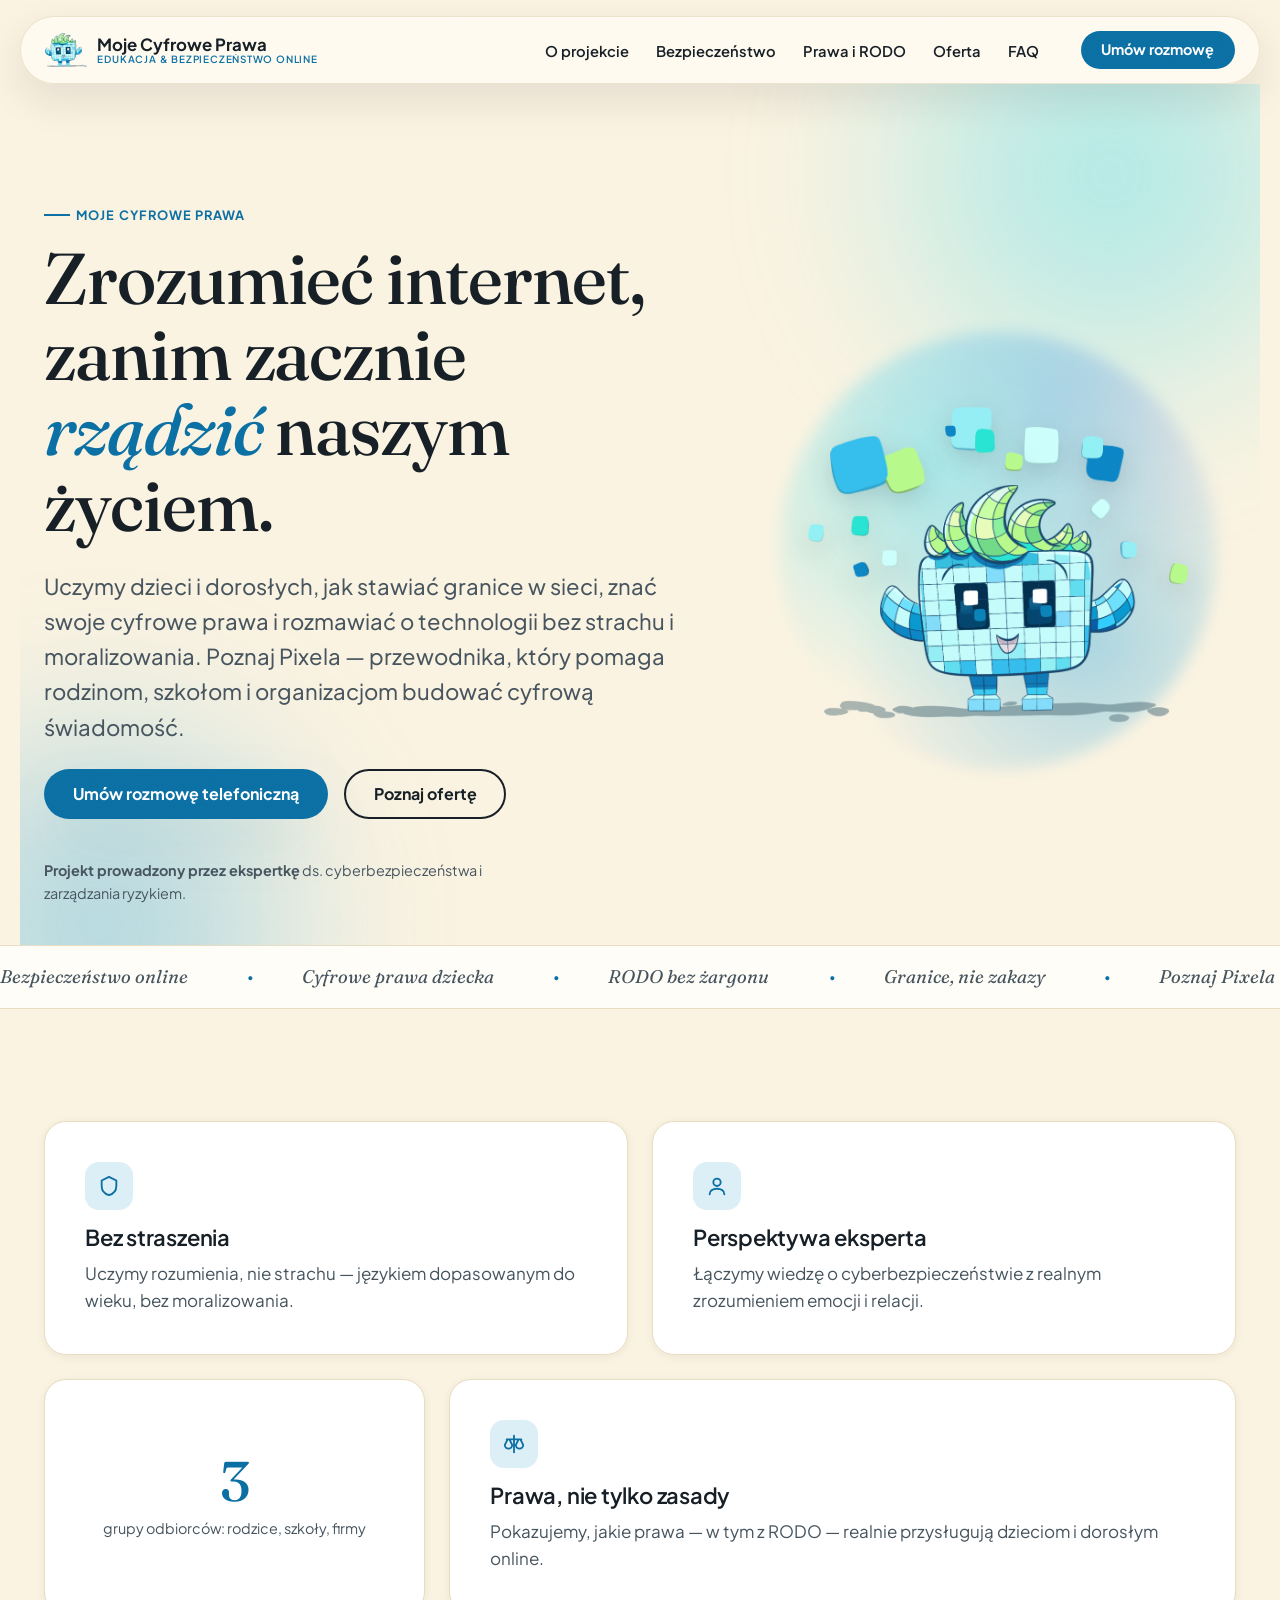
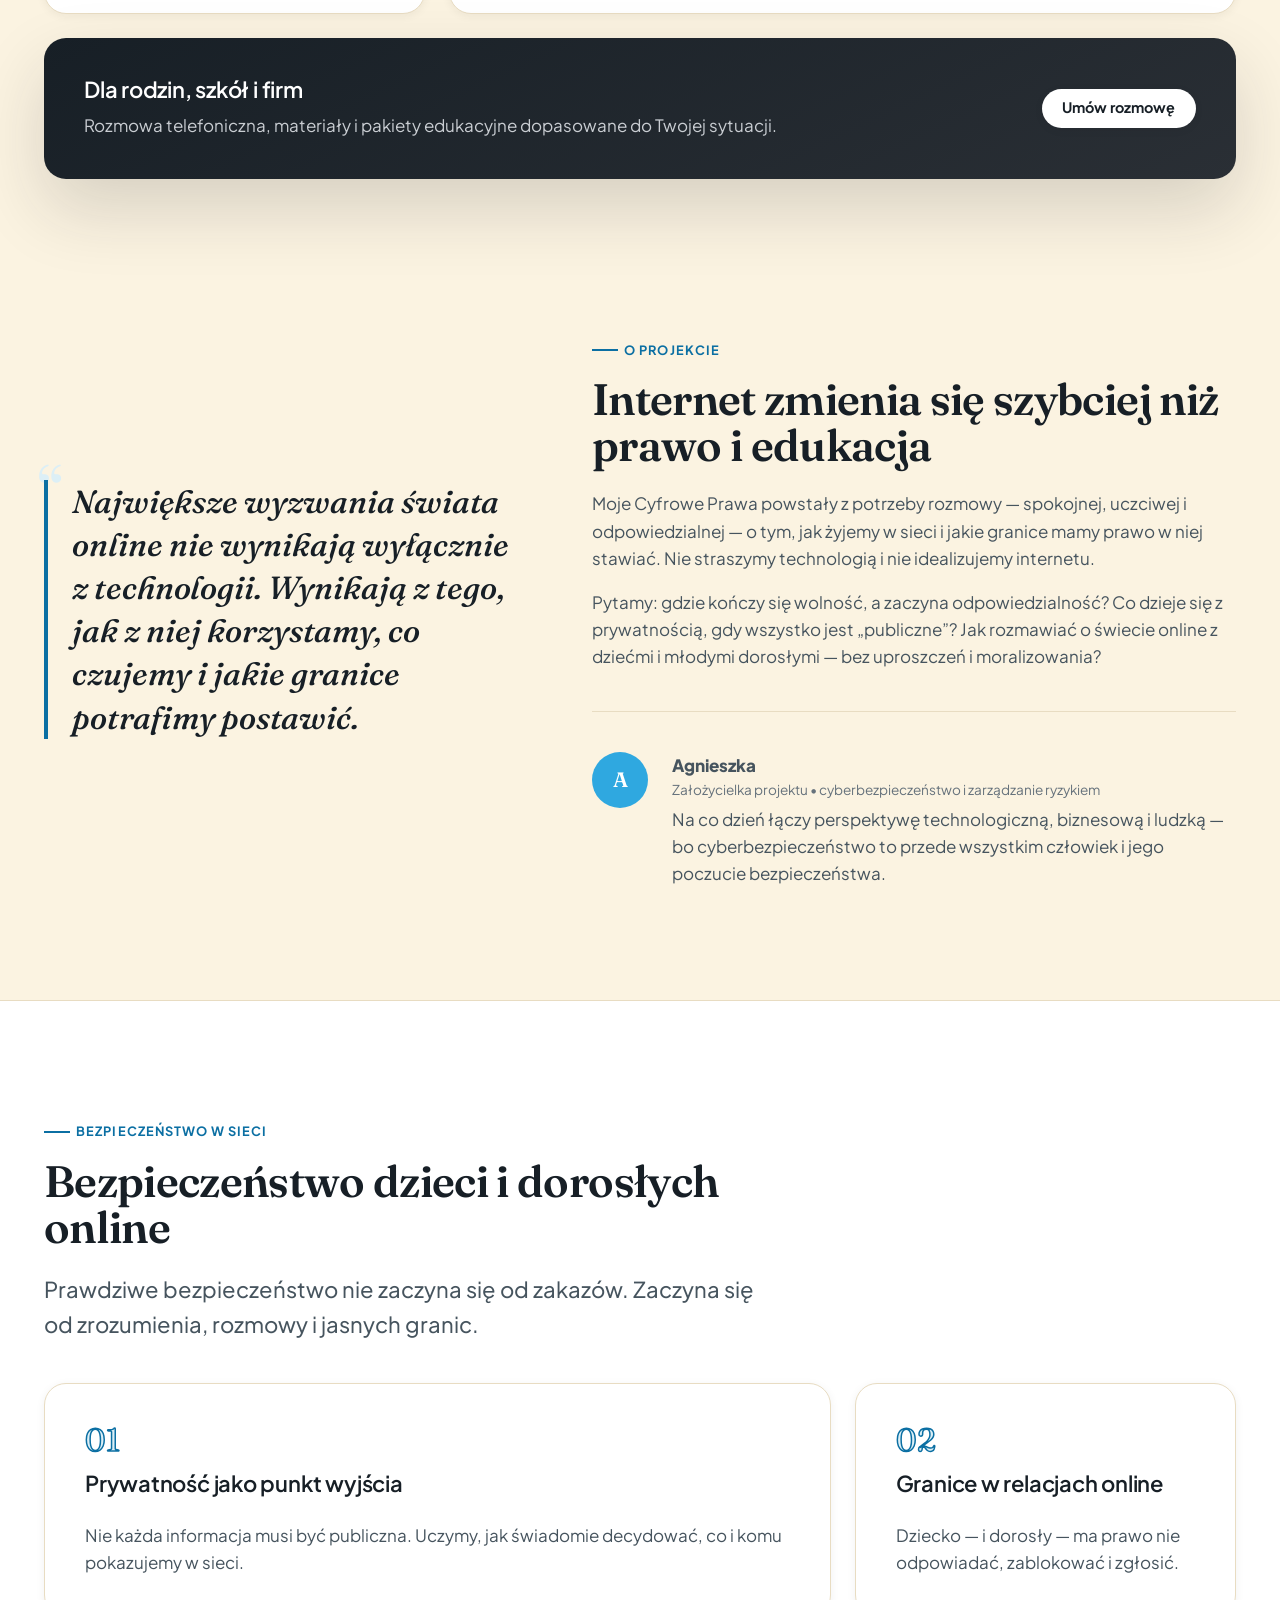
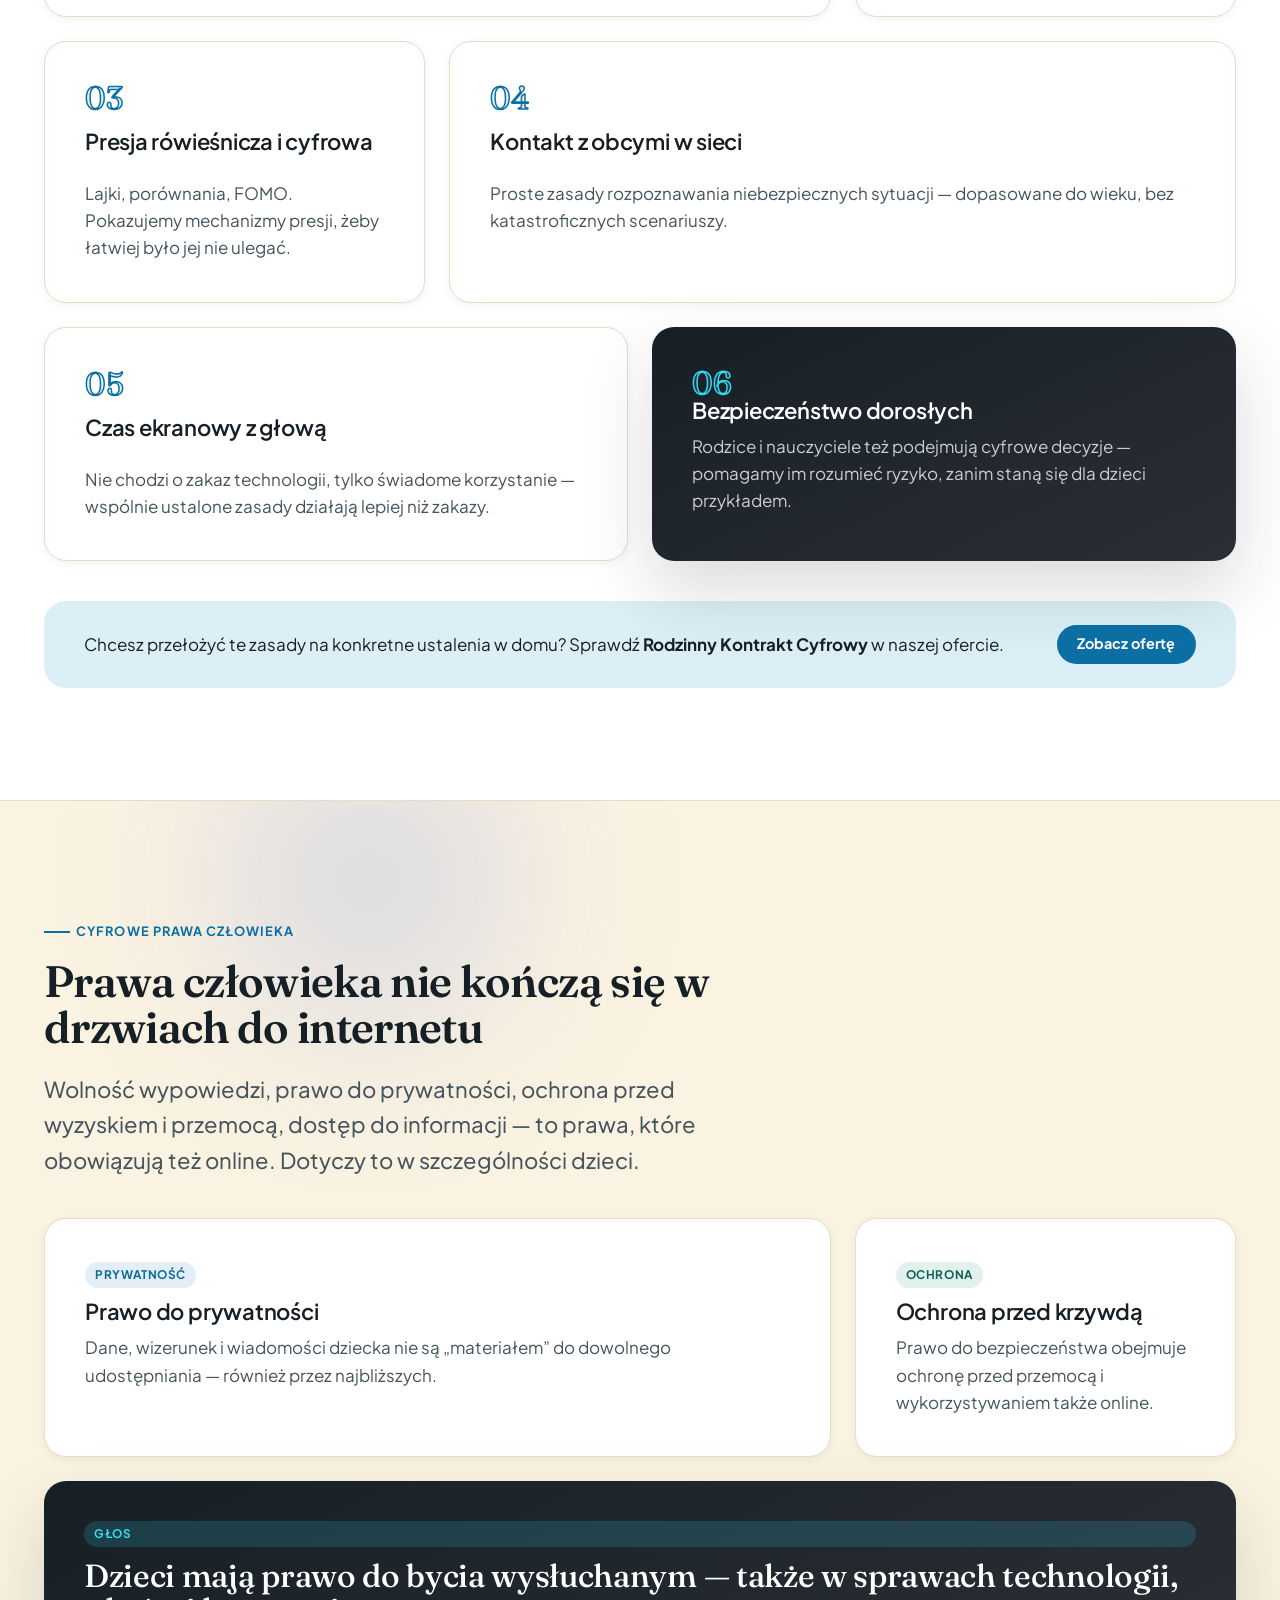
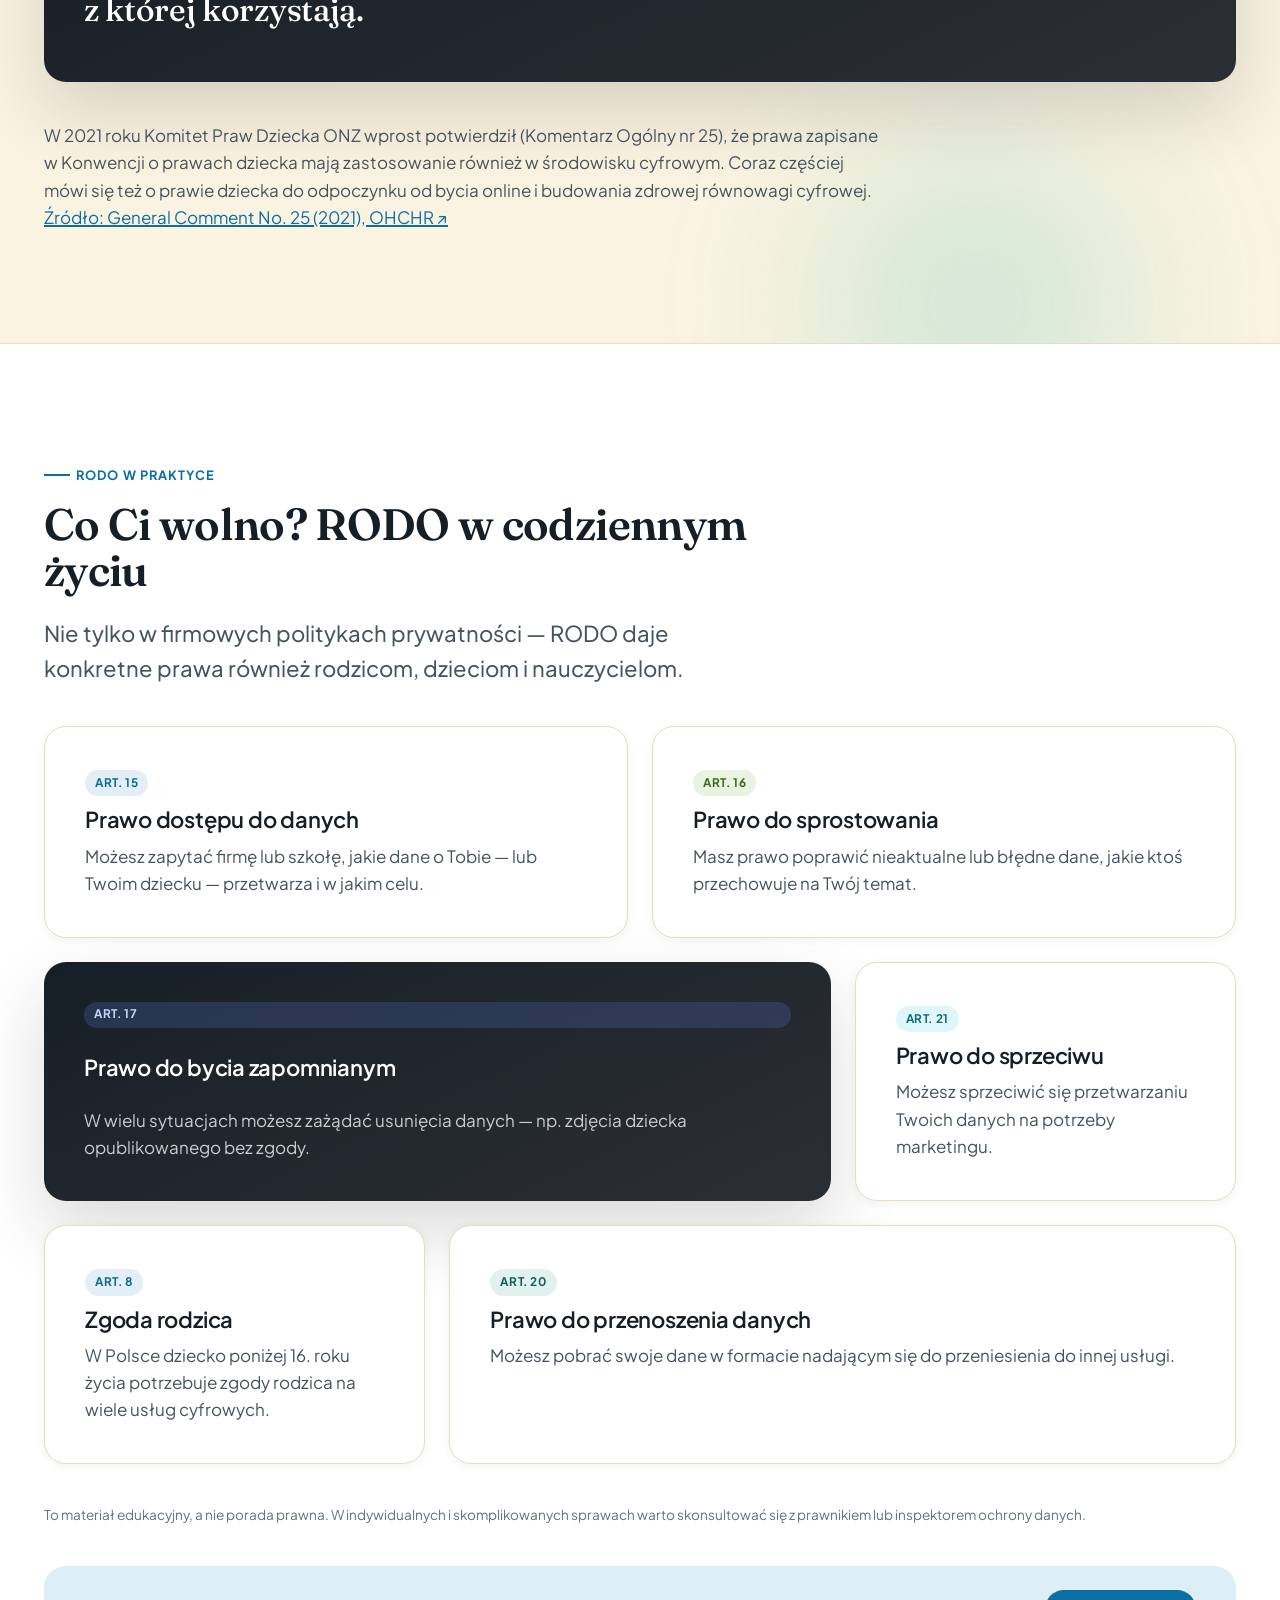
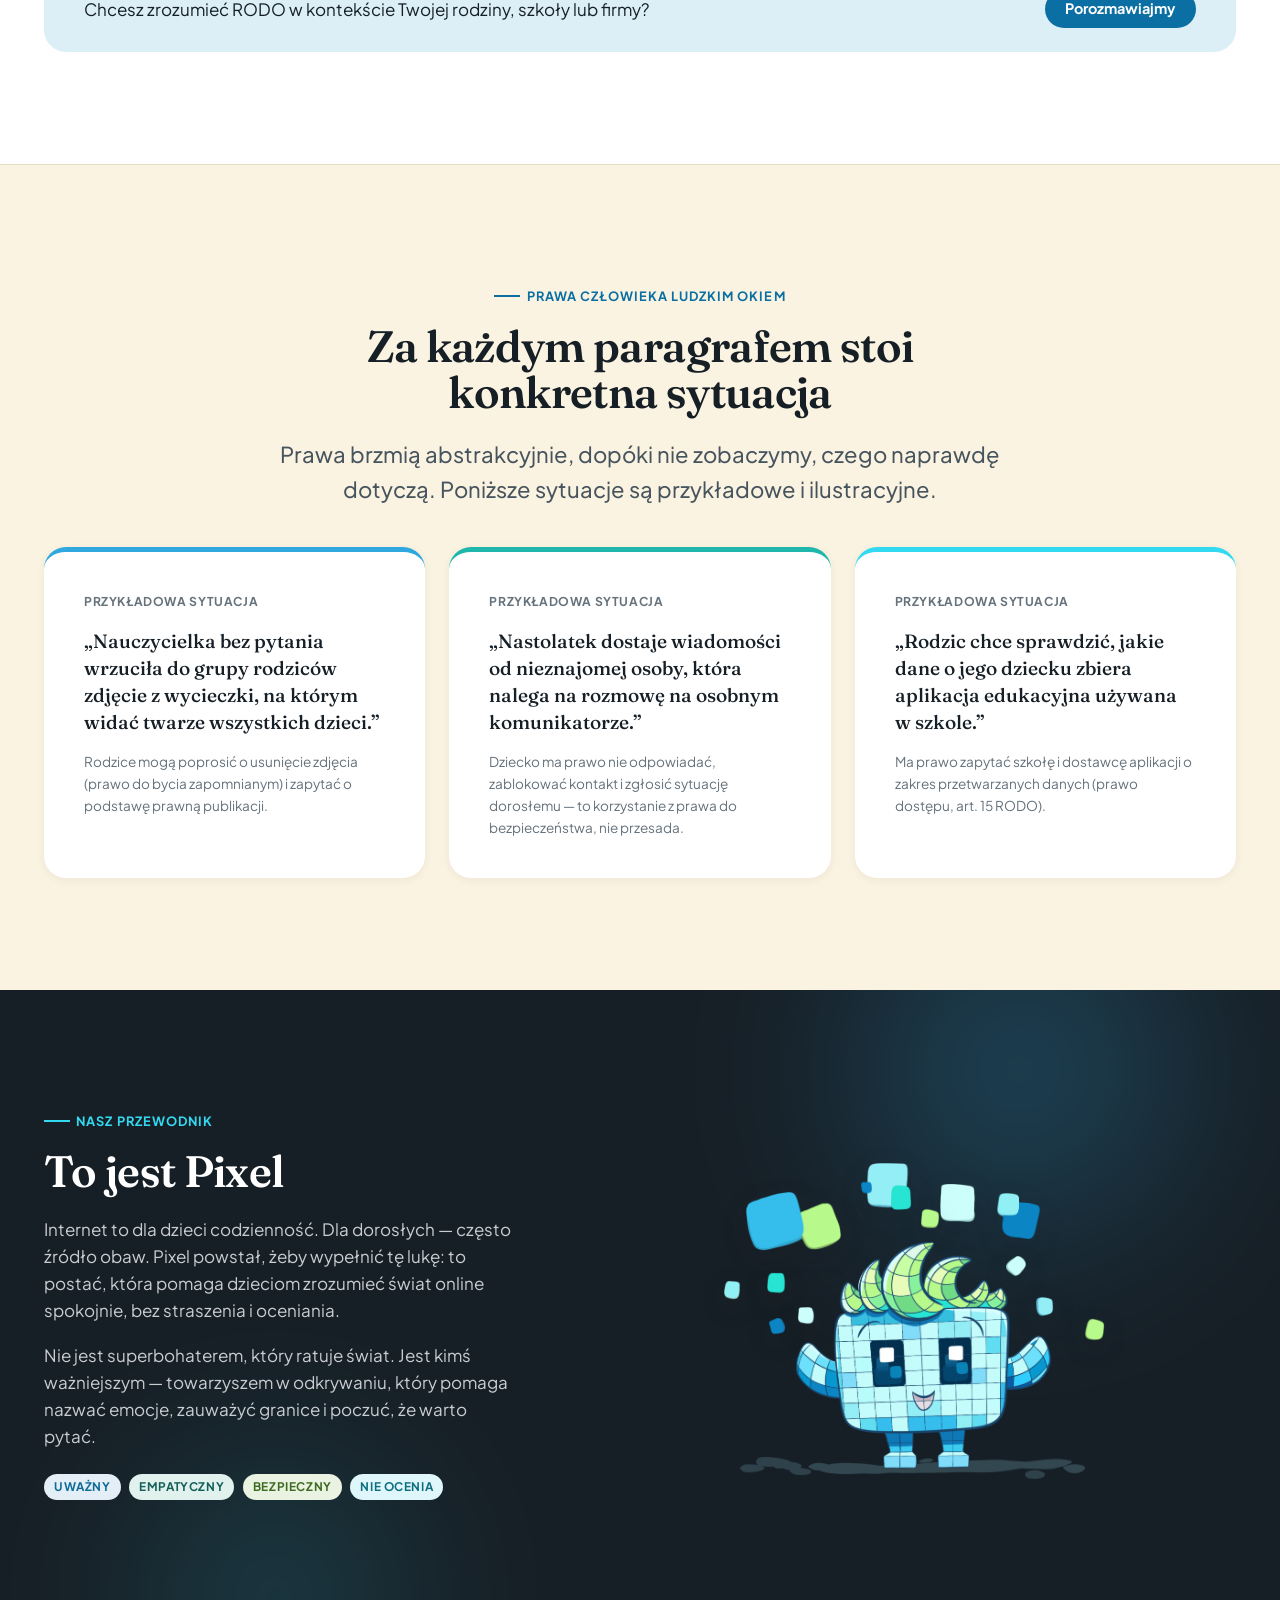
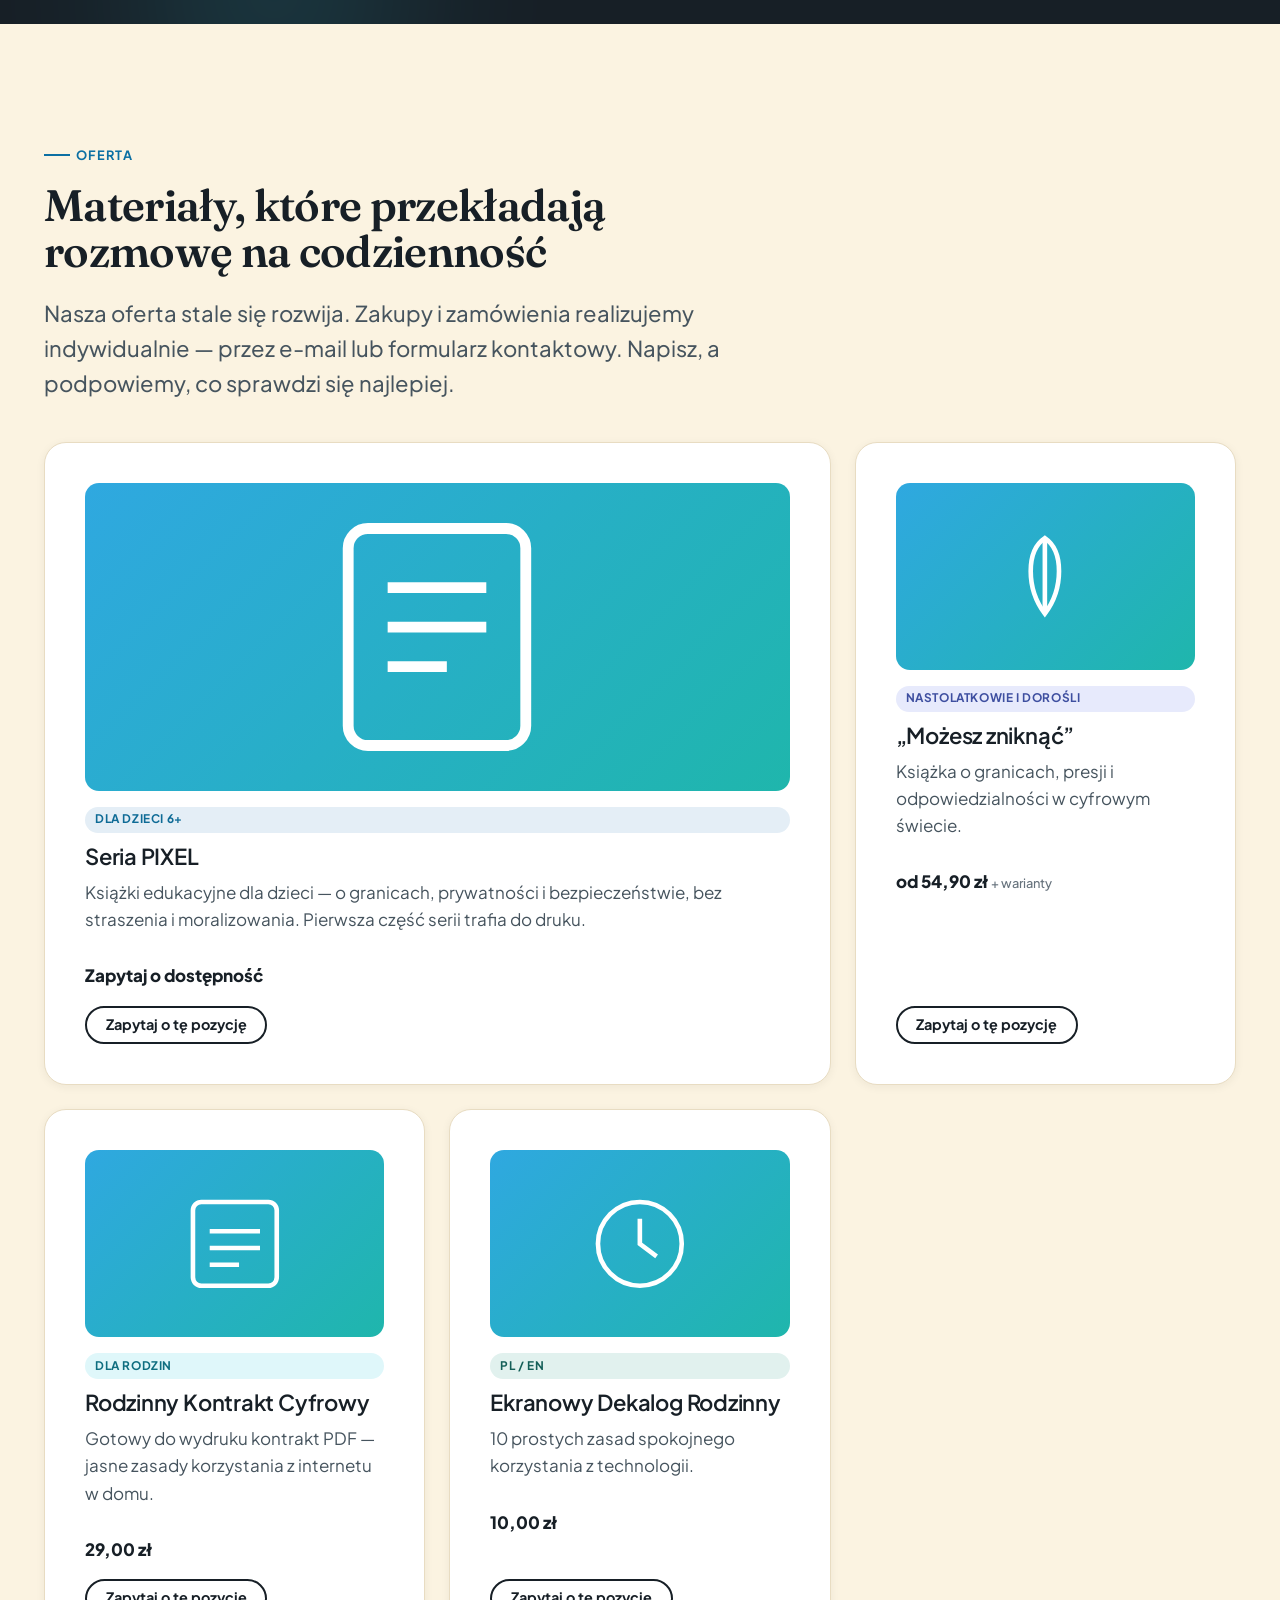
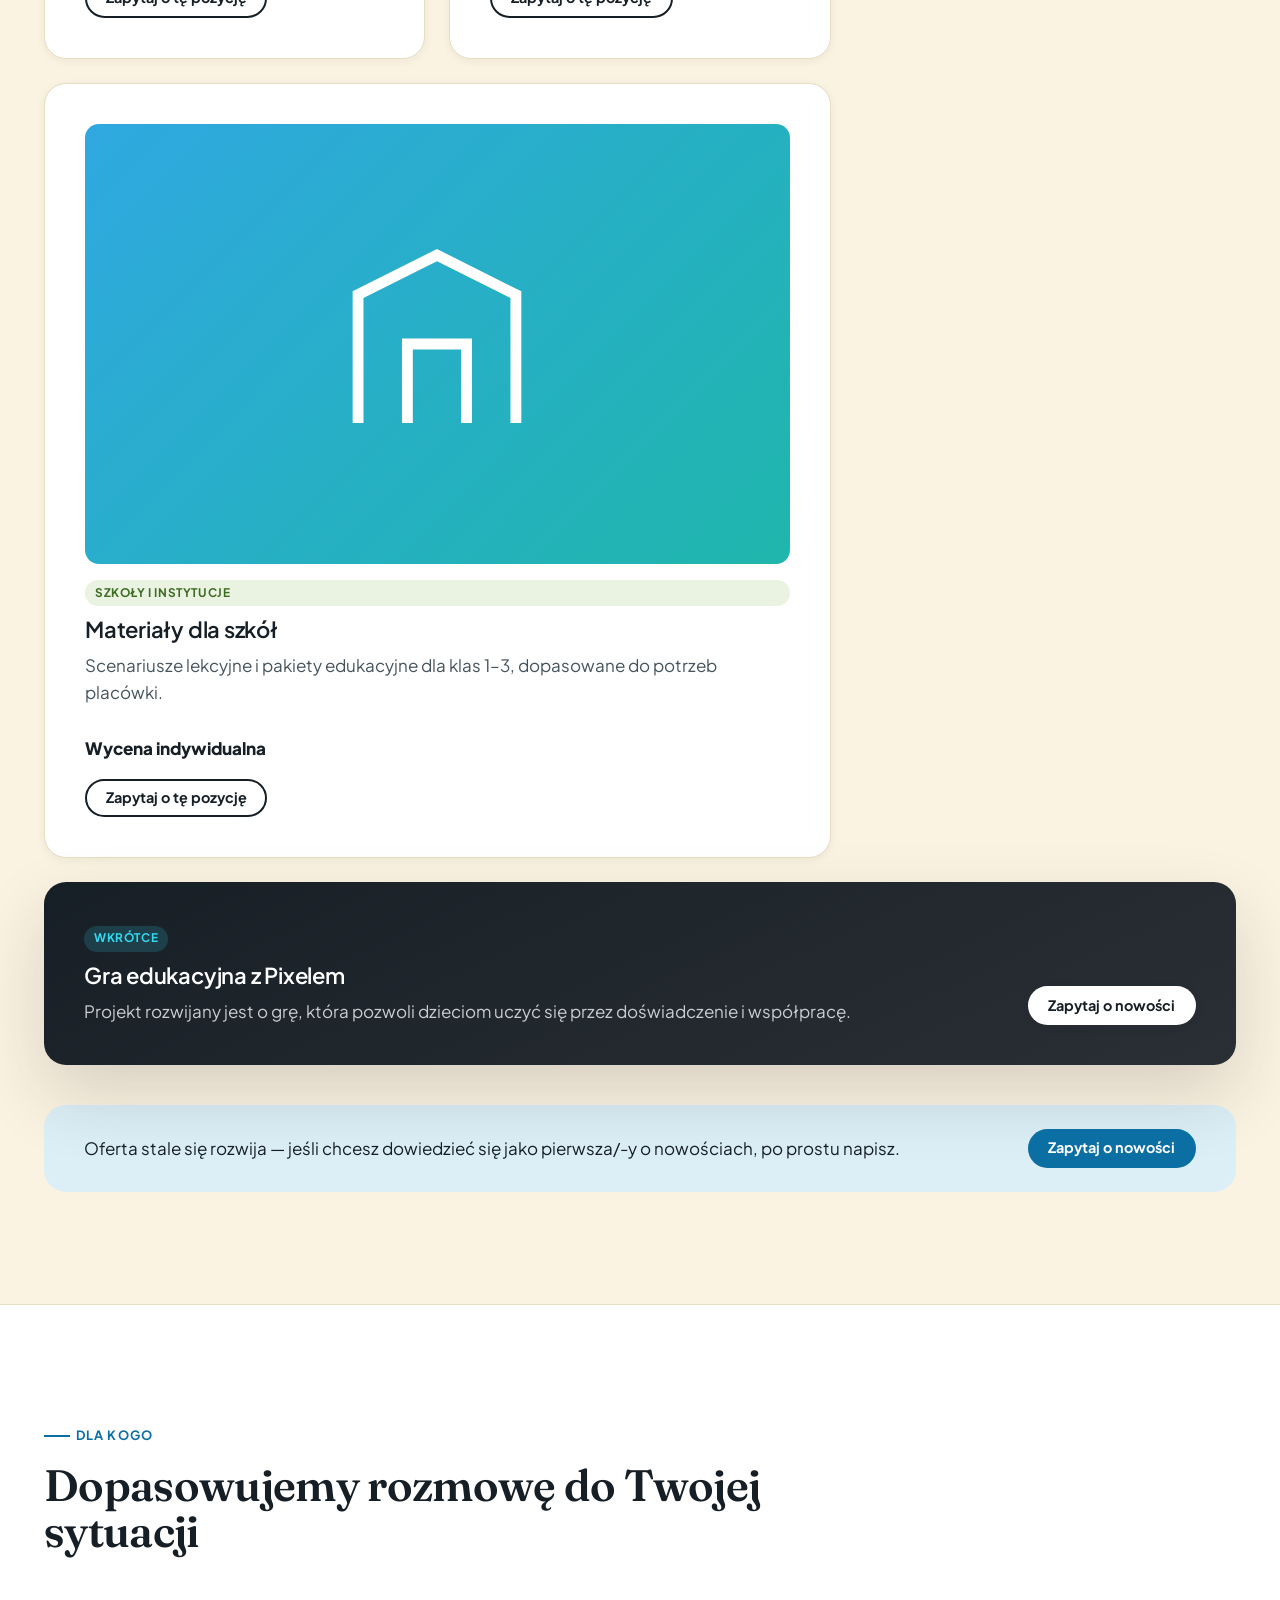
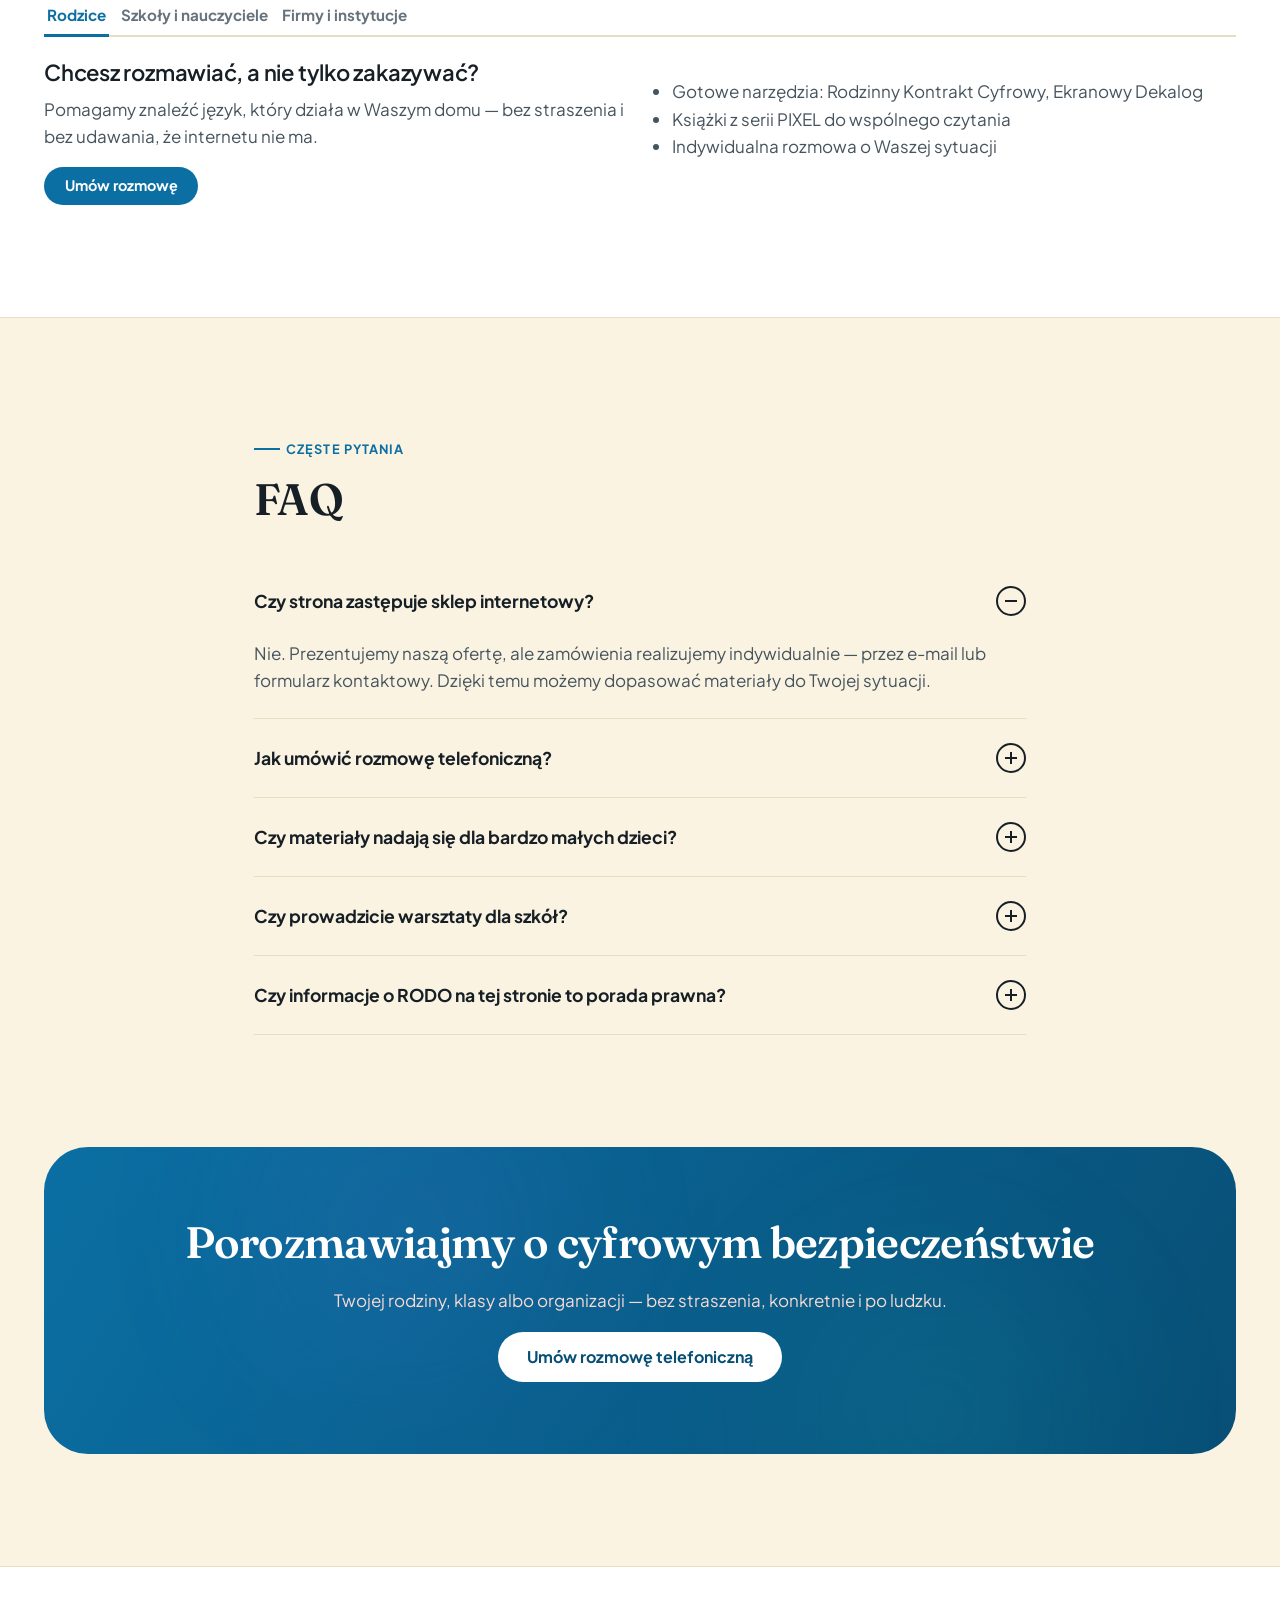
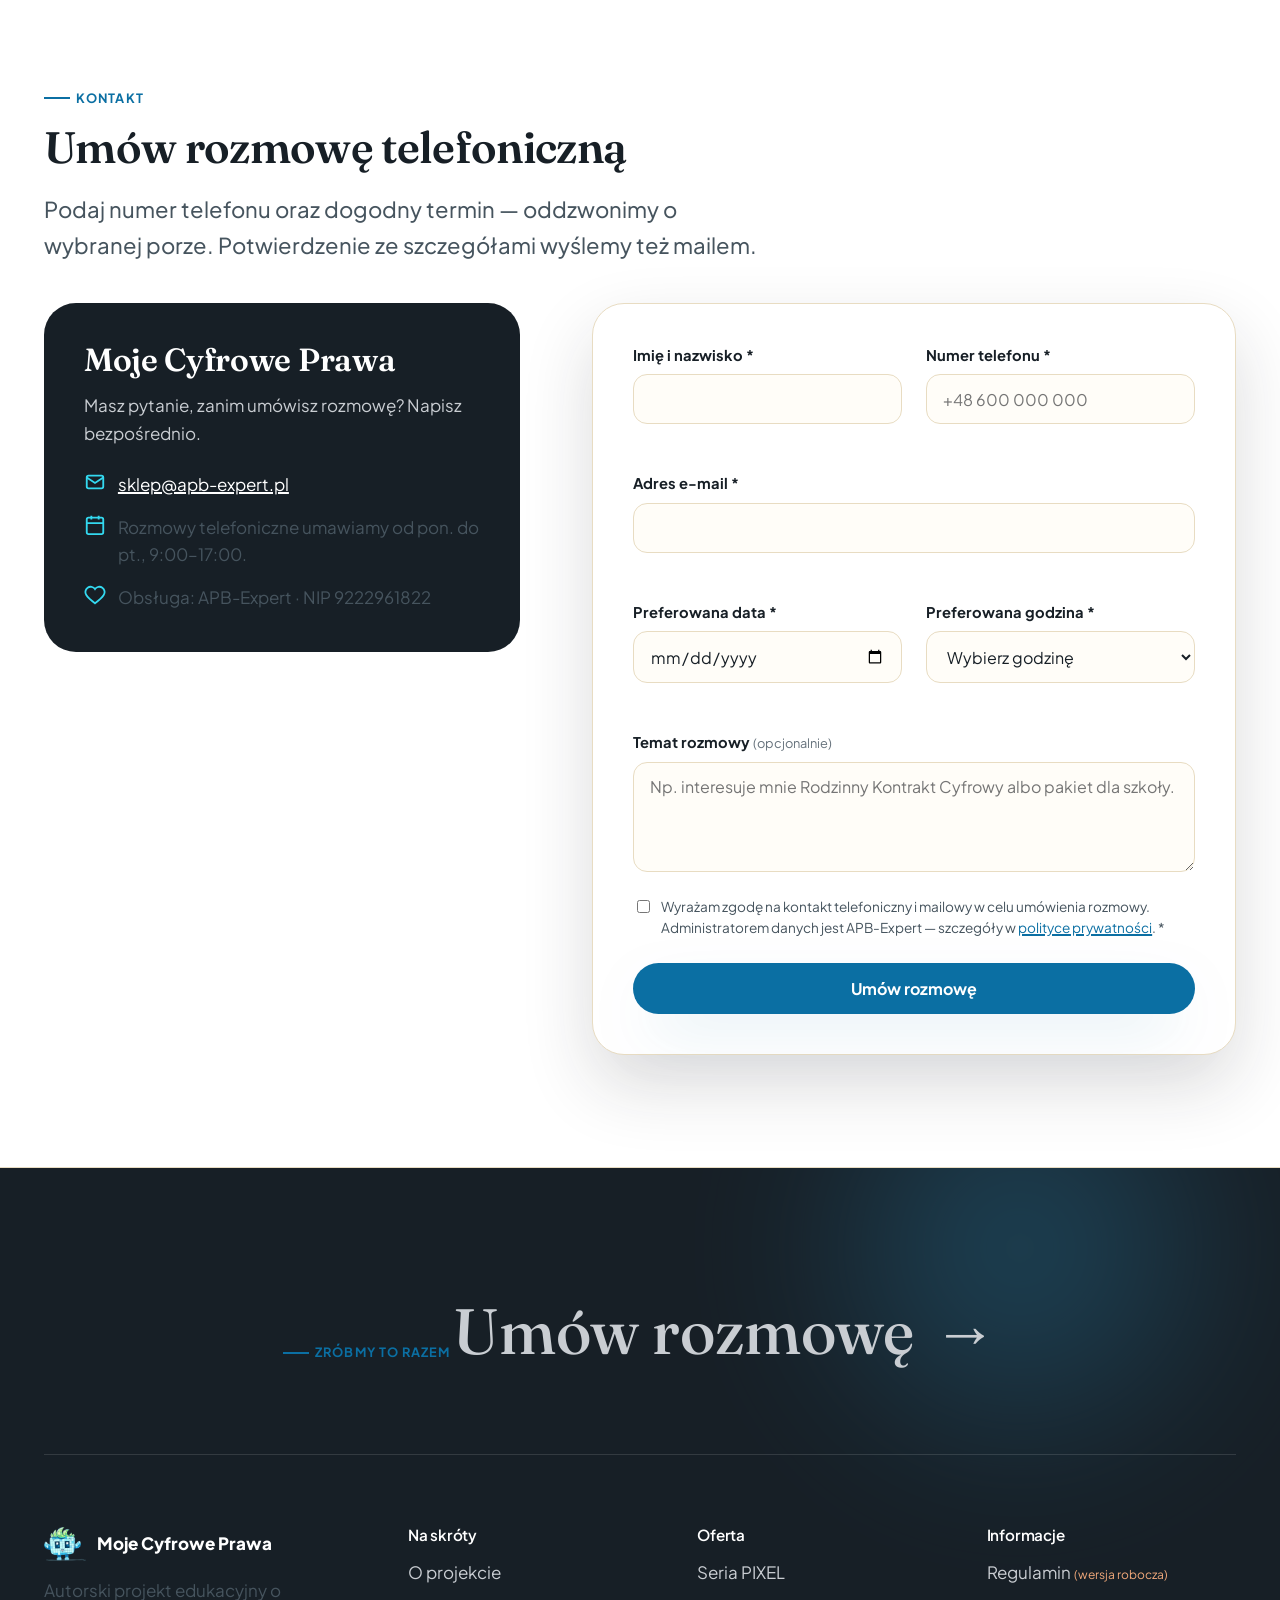
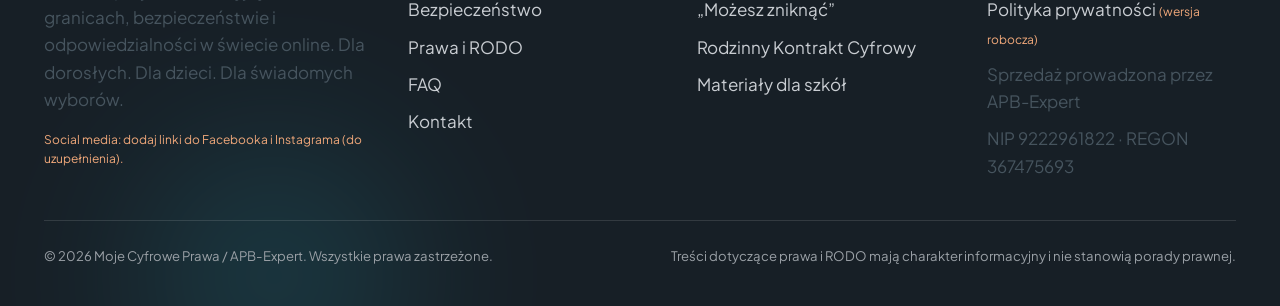
==== commit 7b13d9eb: "rebuild, kolory" ====
--- a/index.html
+++ b/index.html
@@ -256,7 +256,7 @@
           <p>Prawo do bezpieczeństwa obejmuje ochronę przed przemocą i wykorzystywaniem także online.</p>
         </div>
         <div class="card card--feature bento-span-6 reveal">
-          <span class="tag" style="background: rgba(227,172,61,.16); color: var(--color-accent-yellow);">Głos</span>
+          <span class="tag" style="background: rgba(51,217,240,.16); color: var(--color-accent-yellow);">Głos</span>
           <h3 style="font-family: var(--font-display); font-size: var(--step-2); font-weight: 500;">Dzieci mają prawo do bycia wysłuchanym — także w sprawach technologii, z której korzystają.</h3>
         </div>
       </div>
@@ -290,7 +290,7 @@
           <p>Masz prawo poprawić nieaktualne lub błędne dane, jakie ktoś przechowuje na Twój temat.</p>
         </div>
         <div class="card card--feature bento-span-4 reveal">
-          <span class="tag" style="background: rgba(217,138,142,.18); color: #F0B4B8;">Art. 17</span>
+          <span class="tag" style="background: rgba(92,122,224,.22); color: #C7D2FA;">Art. 17</span>
           <h3>Prawo do bycia zapomnianym</h3>
           <p>W wielu sytuacjach możesz zażądać usunięcia danych — np. zdjęcia dziecka opublikowanego bez zgody.</p>
         </div>
@@ -466,7 +466,7 @@
 
         <div class="card card--feature offer-card bento-span-6 reveal" style="flex-direction: row; align-items: center; gap: var(--space-l); flex-wrap: wrap;">
           <div style="flex: 1; min-width: 240px;">
-            <span class="tag" style="background: rgba(227,172,61,.16); color: var(--color-accent-yellow);">Wkrótce</span>
+            <span class="tag" style="background: rgba(51,217,240,.16); color: var(--color-accent-yellow);">Wkrótce</span>
             <h3>Gra edukacyjna z Pixelem</h3>
             <p>Projekt rozwijany jest o grę, która pozwoli dzieciom uczyć się przez doświadczenie i współpracę.</p>
           </div>
--- a/assets/css/style.css
+++ b/assets/css/style.css
@@ -9,26 +9,42 @@
 
 :root {
   /* --- Kolory marki --- */
+  /* Paleta dostrojona do kolorów maskotki Pixel (błękit ciała, turkusowe
+     kafelki, limonkowe „włosy”, głęboki granat oczu) — ciepła kremowa baza
+     zostaje jako tło, żeby chłodne barwy Pixela dobrze się na niej odcinały.
+     --color-accent-yellow i --color-accent-pink zachowują swoje nazwy (żeby
+     nie trzeba było zmieniać każdego miejsca użycia w kodzie), ale trzymają
+     teraz odpowiednio cyjan i błękitny fiolet — dwa dodatkowe chłodne akcenty
+     zamiast żółci i różu, których u Pixela nie ma. */
   --color-bg: #FBF3E1;
   --color-bg-soft: #FFFDF8;
   --color-surface: #FFFFFF;
-  --color-ink: #1C1F23;
-  --color-ink-soft: #4B5259;
-  --color-muted: #6E7580;
+  --color-ink: #171F26;
+  --color-ink-soft: #46545E;
+  --color-muted: #66727C;
   --color-border: #E8DCC2;
 
-  --color-primary: #B33A31;
-  --color-primary-dark: #8F2D26;
-  --color-primary-soft: #F3D9D3;
-
-  --color-accent-blue: #4C7EA8;
-  --color-accent-blue-dark: #35597A;
-  --color-accent-teal: #4E9C90;
-  --color-accent-green: #83AE63;
-  --color-accent-yellow: #E3AC3D;
-  --color-accent-pink: #D98A8E;
-
-  --color-focus: #2F6FB3;
+  --color-primary: #0B6FA3;
+  --color-primary-dark: #084F76;
+  --color-primary-soft: #DCEFF6;
+
+  /* Kolor błędów formularza — odłączony od --color-primary, żeby błąd nadal
+     czytał się jako błąd, a nie jak zwykły niebieski link/przycisk. */
+  --color-danger: #B33A31;
+  --color-danger-dark: #8F2D26;
+  --color-danger-soft: #F3D9D3;
+  /* Ciepła "uwaga" na ciemnym tle (np. notatki "do uzupełnienia" w stopce) —
+     --color-danger nie ma tu dość kontrastu na ciemnym --color-ink. */
+  --color-warning-on-dark: #F0A87A;
+
+  --color-accent-blue: #2FA8E0;
+  --color-accent-blue-dark: #0E6B96;
+  --color-accent-teal: #1FB6AC;
+  --color-accent-green: #5FAE33;
+  --color-accent-yellow: #33D9F0;
+  --color-accent-pink: #5C7AE0;
+
+  --color-focus: var(--color-primary);
 
   /* --- Typografia: serif edytorialski + sans do UI/treści --- */
   --font-display: "Fraunces", "Iowan Old Style", Georgia, serif;
@@ -61,11 +77,11 @@
   --shadow-m: 0 16px 40px rgba(28, 31, 35, 0.10);
   --shadow-l: 0 30px 70px rgba(28, 31, 35, 0.16);
 
-  --glow-primary: 0 24px 60px -22px rgba(179, 58, 49, 0.55);
-  --glow-blue: 0 24px 60px -22px rgba(76, 126, 168, 0.5);
-  --glow-teal: 0 24px 60px -22px rgba(78, 156, 144, 0.5);
-  --glow-yellow: 0 24px 60px -22px rgba(227, 172, 61, 0.5);
-  --glow-pink: 0 24px 60px -22px rgba(217, 138, 142, 0.5);
+  --glow-primary: 0 24px 60px -22px rgba(11, 111, 163, 0.55);
+  --glow-blue: 0 24px 60px -22px rgba(47, 168, 224, 0.5);
+  --glow-teal: 0 24px 60px -22px rgba(31, 182, 172, 0.5);
+  --glow-yellow: 0 24px 60px -22px rgba(51, 217, 240, 0.5);
+  --glow-pink: 0 24px 60px -22px rgba(92, 122, 224, 0.5);
 
   --container-max: 1240px;
   --header-h: 92px;
@@ -595,10 +611,10 @@
   margin-bottom: var(--space-xs);
 }
 .tag--blue { background: #E4EEF6; color: var(--color-accent-blue-dark); }
-.tag--teal { background: #E1F1EE; color: #2E655C; }
-.tag--green { background: #EAF2E1; color: #4C6636; }
-.tag--yellow { background: #FBEDD3; color: #8A6114; }
-.tag--pink { background: #F7E4E5; color: #9C4E52; }
+.tag--teal { background: #E1F1EE; color: #145F58; }
+.tag--green { background: #EAF2E1; color: #3E6B22; }
+.tag--yellow { background: #DFF7FA; color: #0E6E80; }
+.tag--pink { background: #E7EAFC; color: #3E4FA0; }
 
 .section--alt { background: var(--color-surface); border-block: 1px solid var(--color-border); }
 .section--ink { background: var(--color-ink); color: #fff; overflow: hidden; }
@@ -768,8 +784,8 @@
 }
 .field input:focus, .field select:focus, .field textarea:focus { border-color: var(--color-focus); outline: none; }
 .field textarea { resize: vertical; min-height: 110px; }
-.field.has-error input, .field.has-error select, .field.has-error textarea { border-color: var(--color-primary); }
-.field__error { display: none; color: var(--color-primary-dark); font-size: 0.82rem; font-weight: 600; }
+.field.has-error input, .field.has-error select, .field.has-error textarea { border-color: var(--color-danger); }
+.field__error { display: none; color: var(--color-danger-dark); font-size: 0.82rem; font-weight: 600; }
 .field.has-error .field__error { display: block; }
 
 .consent { display: flex; gap: 0.6em; align-items: flex-start; font-size: 0.85rem; color: var(--color-ink-soft); margin-bottom: var(--space-m); }
@@ -778,7 +794,7 @@
 .form-status { margin-top: var(--space-m); padding: var(--space-s) var(--space-m); border-radius: var(--radius-s); font-weight: 600; display: none; }
 .form-status.is-visible { display: block; }
 .form-status--success { background: #E4F1E1; color: #2F5D2A; }
-.form-status--error { background: var(--color-primary-soft); color: var(--color-primary-dark); }
+.form-status--error { background: var(--color-danger-soft); color: var(--color-danger-dark); }
 
 /* ==========================================================================
    Stopka
@@ -811,7 +827,7 @@
 .footer-brand { display: flex; align-items: center; gap: 0.6em; color: #fff; font-weight: 800; margin-bottom: var(--space-s); font-family: var(--font-base); }
 .footer-brand img { height: 34px; width: auto; }
 .footer-legal { position: relative; z-index: 1; padding-top: var(--space-m); display: flex; flex-wrap: wrap; gap: var(--space-s) var(--space-l); justify-content: space-between; font-size: 0.82rem; color: #9AA0A6; }
-.placeholder-note { font-size: 0.75rem; color: var(--color-accent-yellow); }
+.placeholder-note { font-size: 0.75rem; color: var(--color-warning-on-dark); }
 
 /* ==========================================================================
    CTA banner
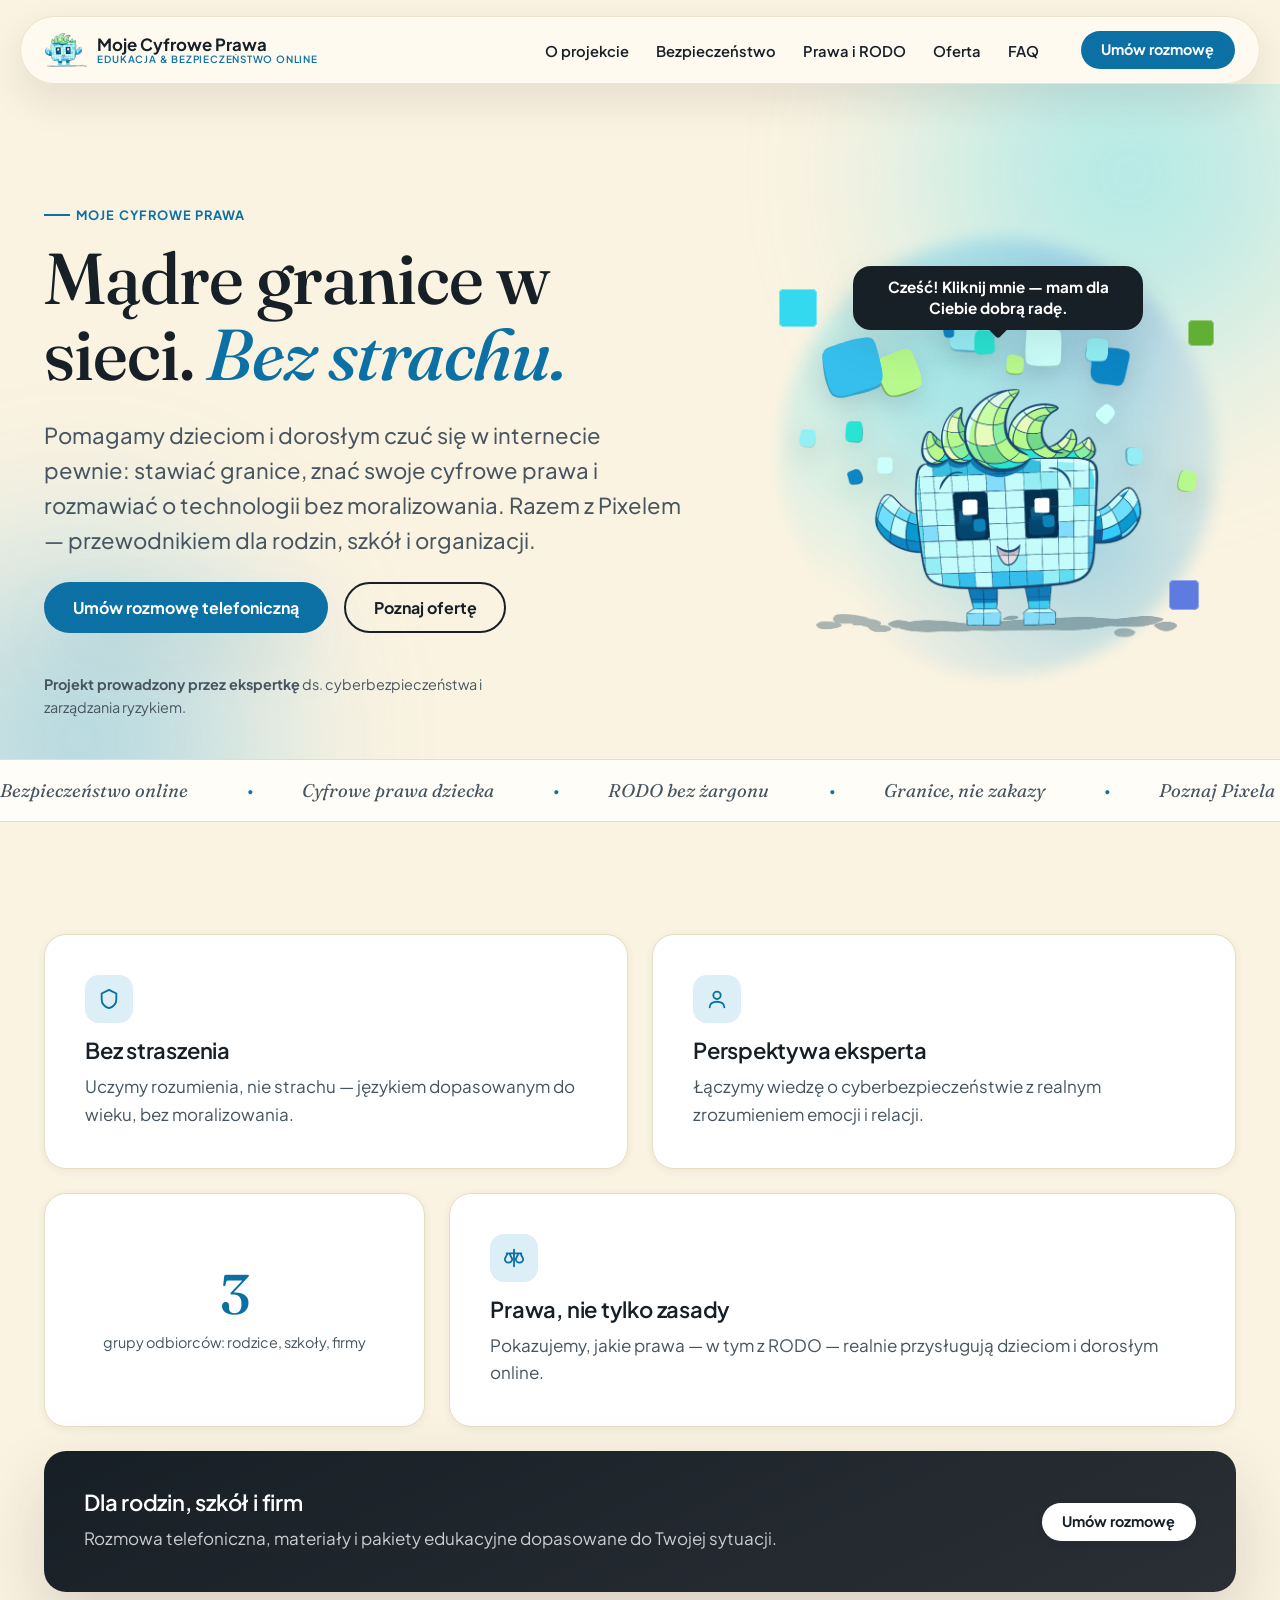
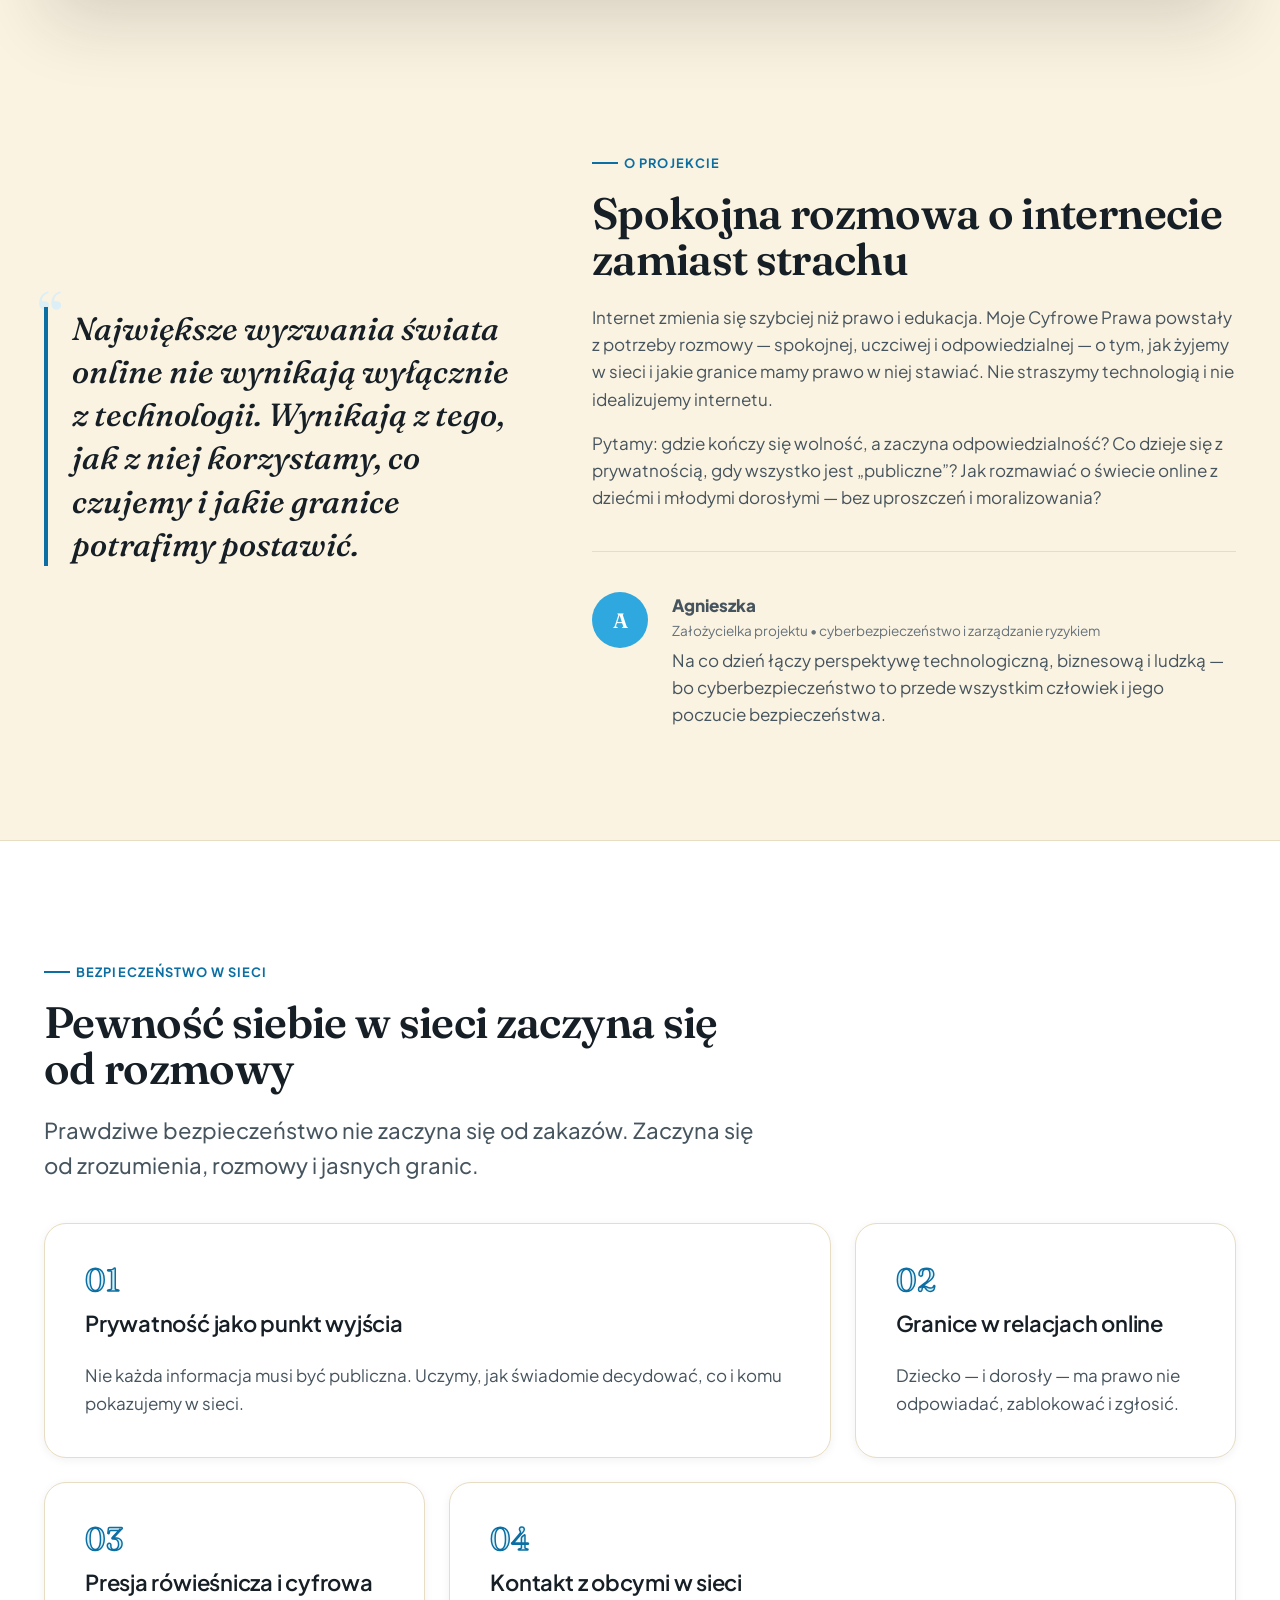
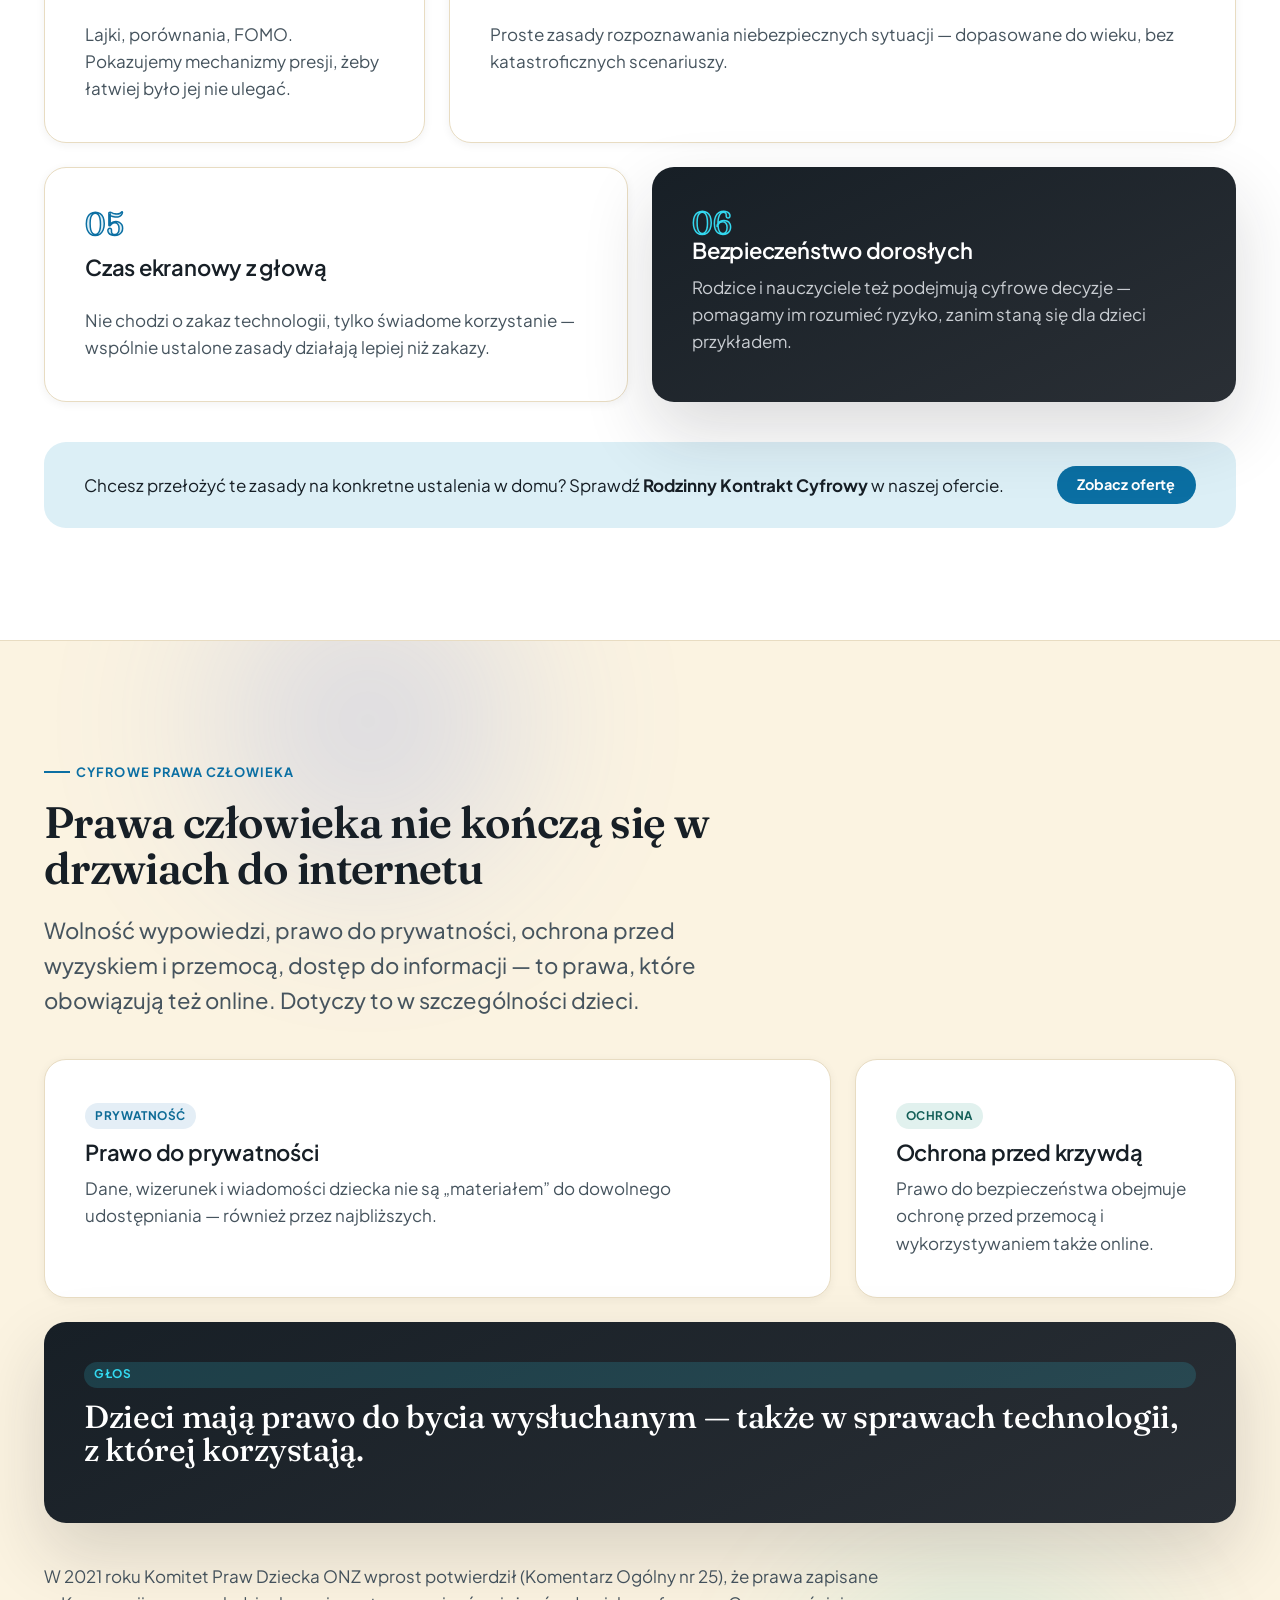
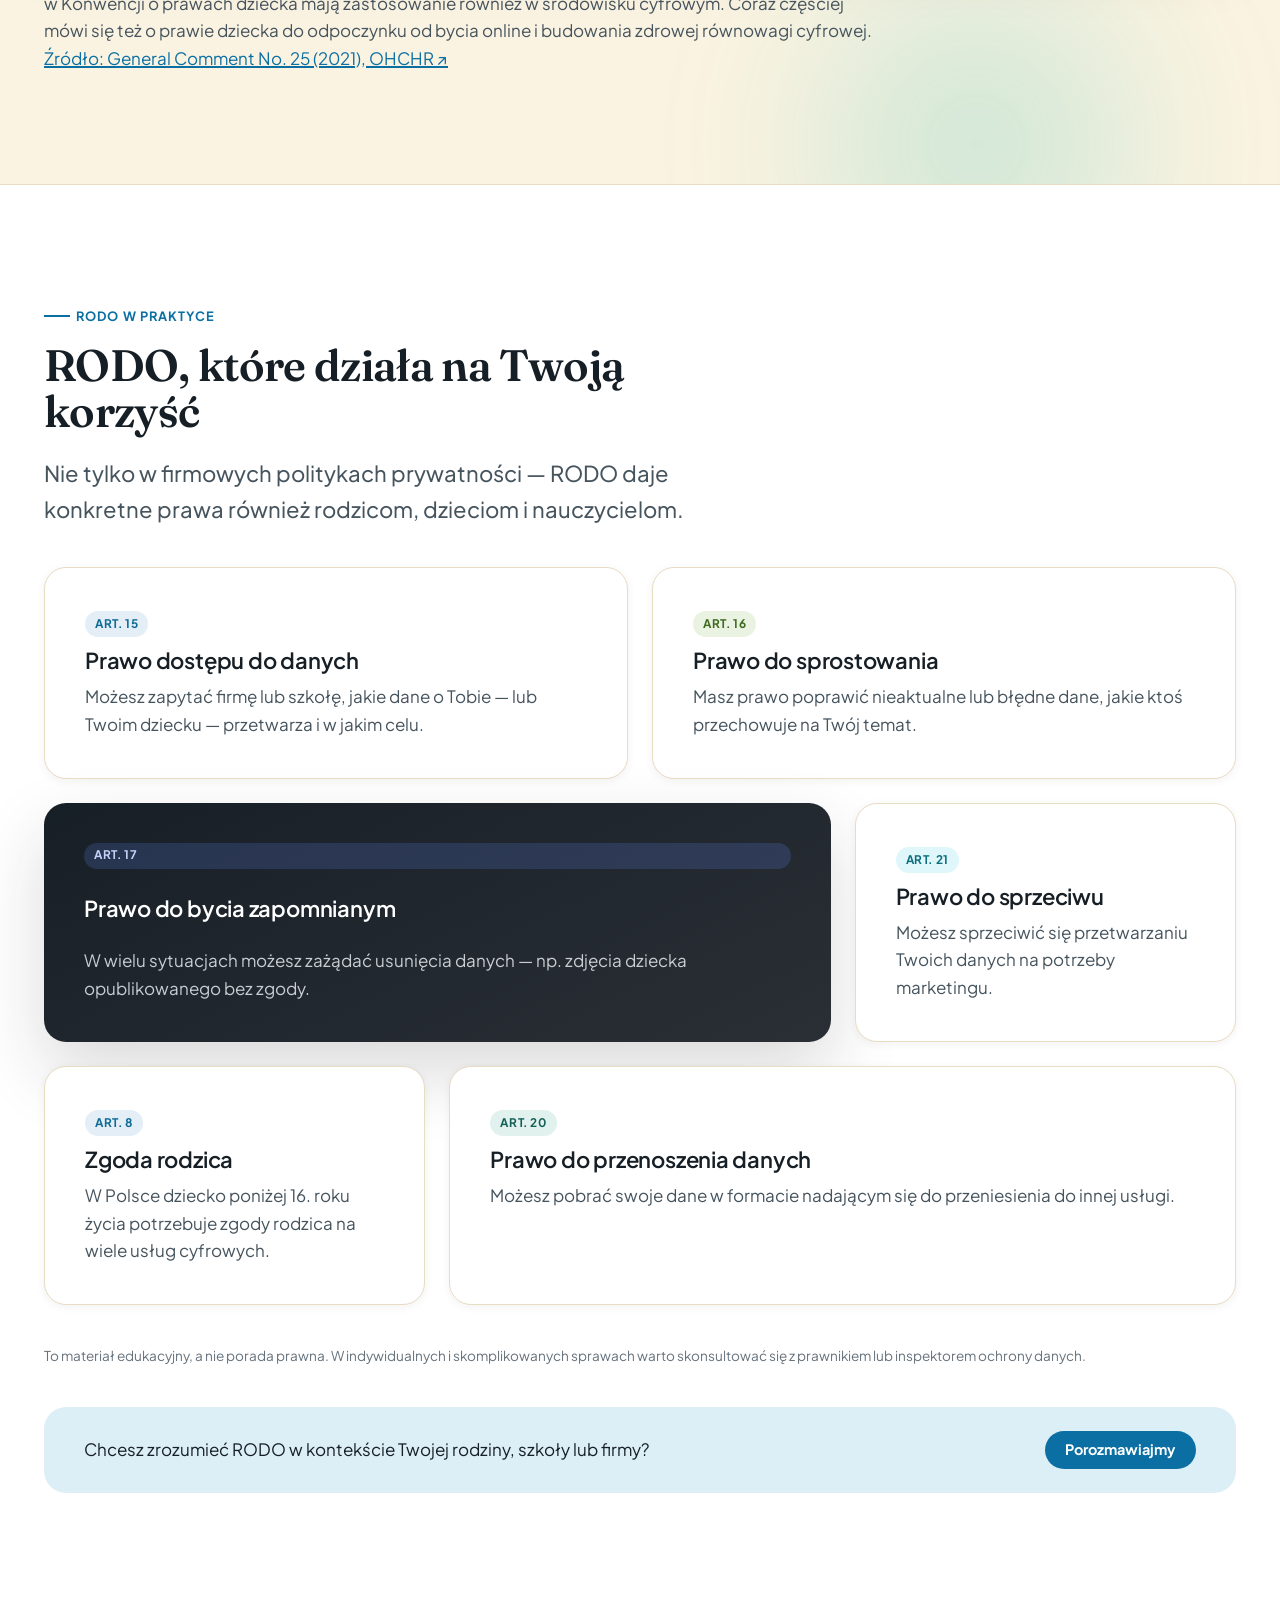
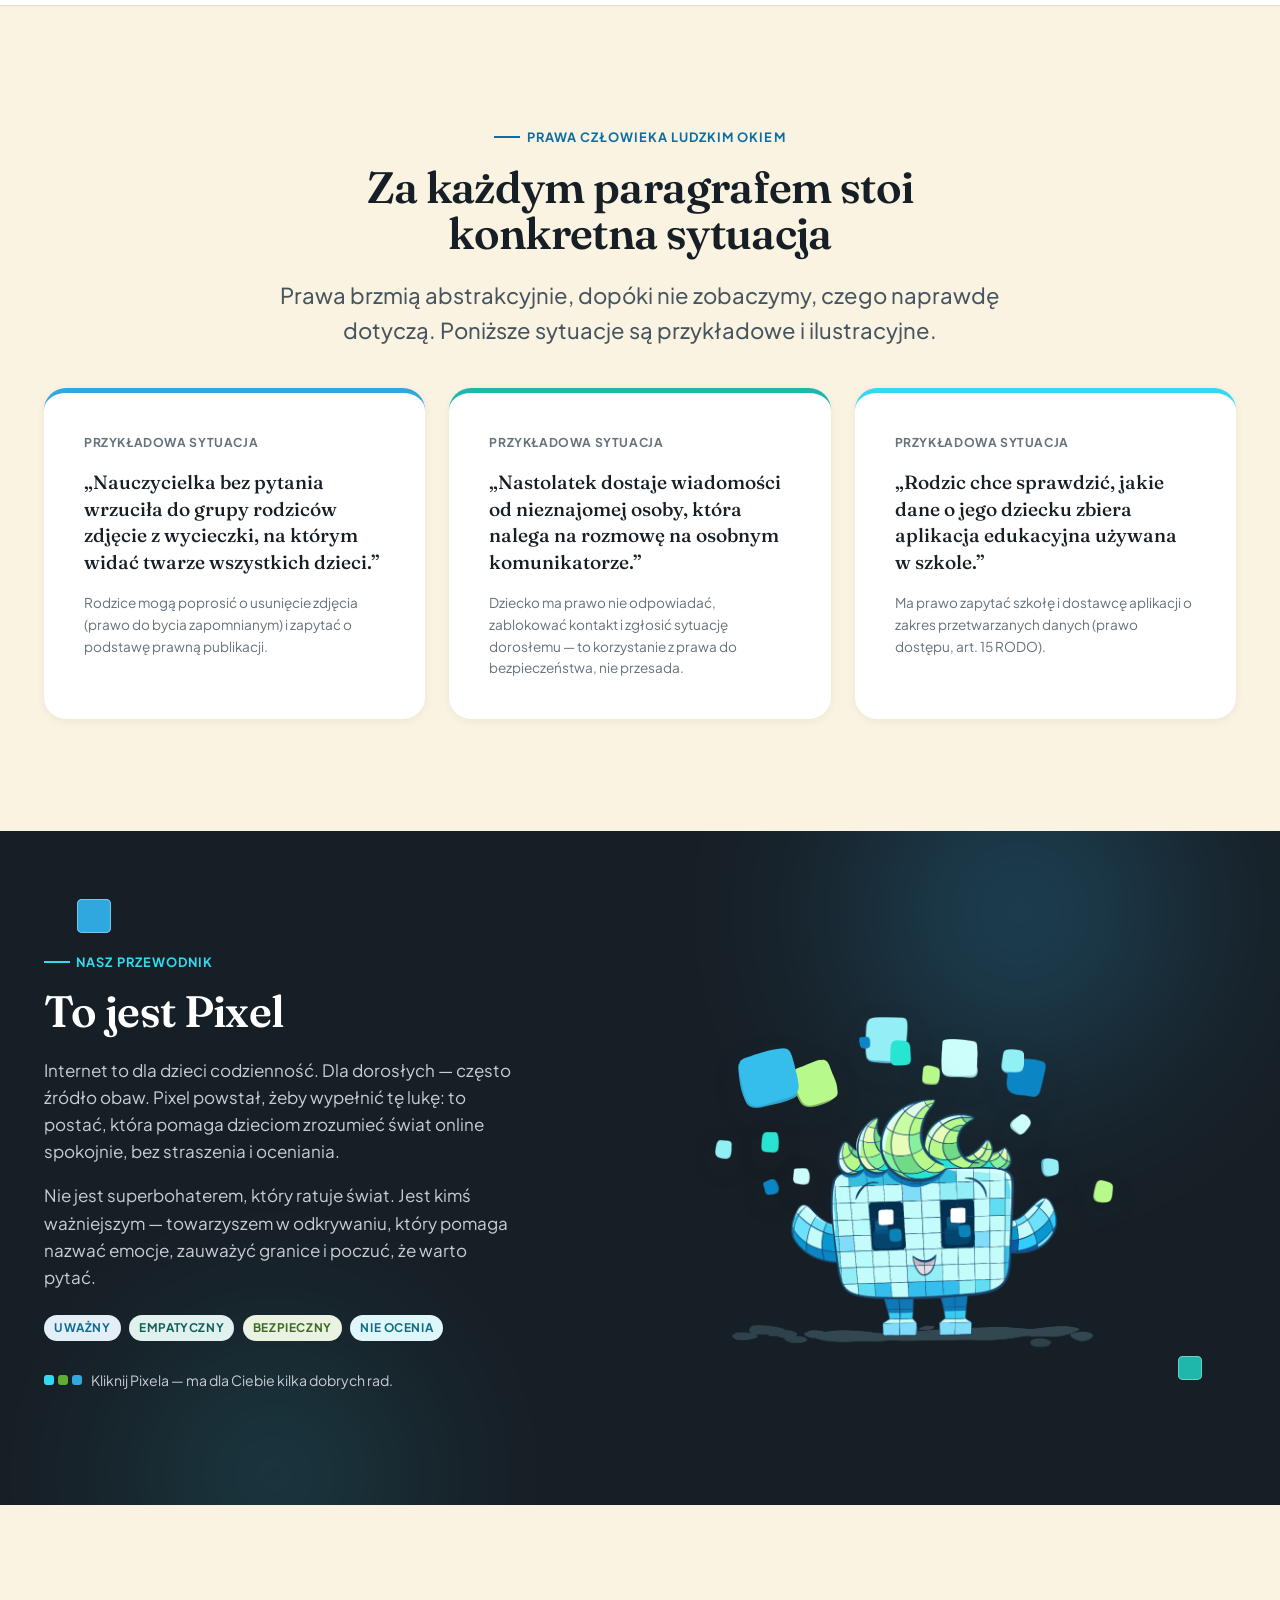
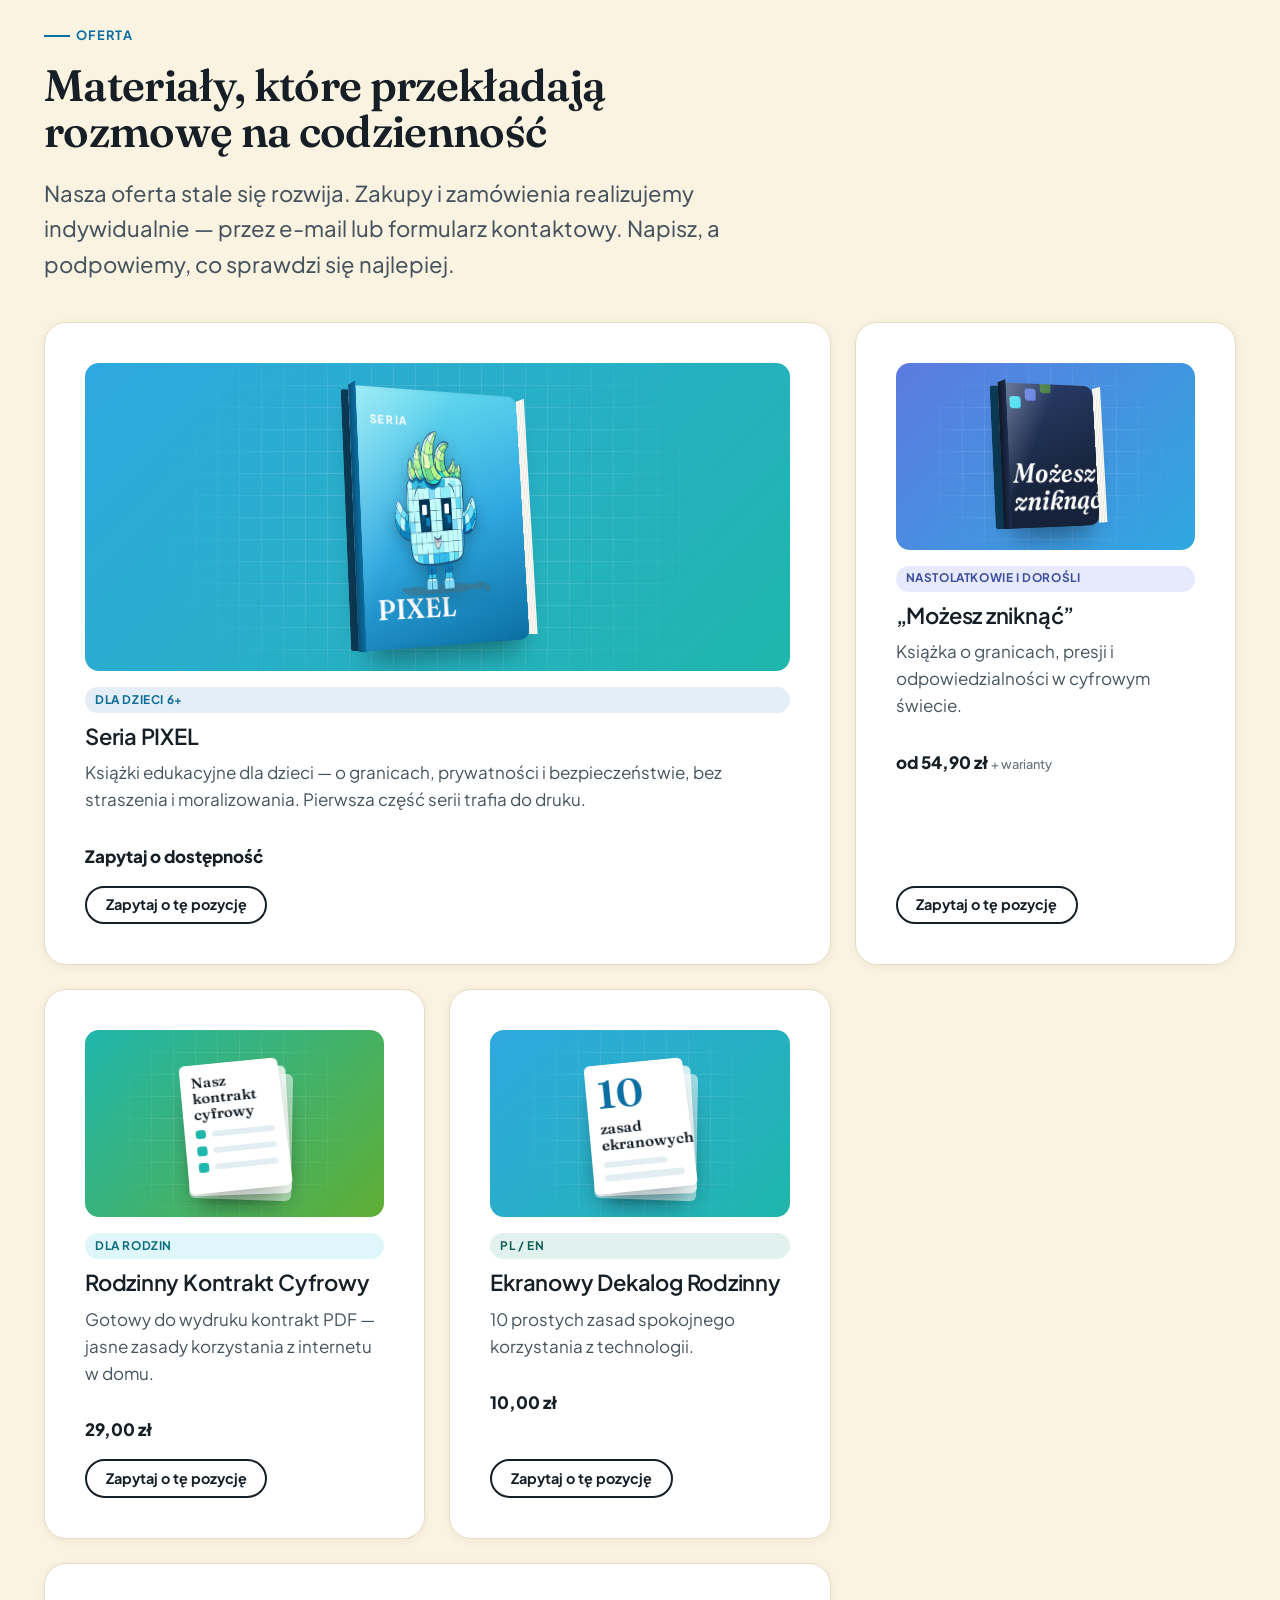
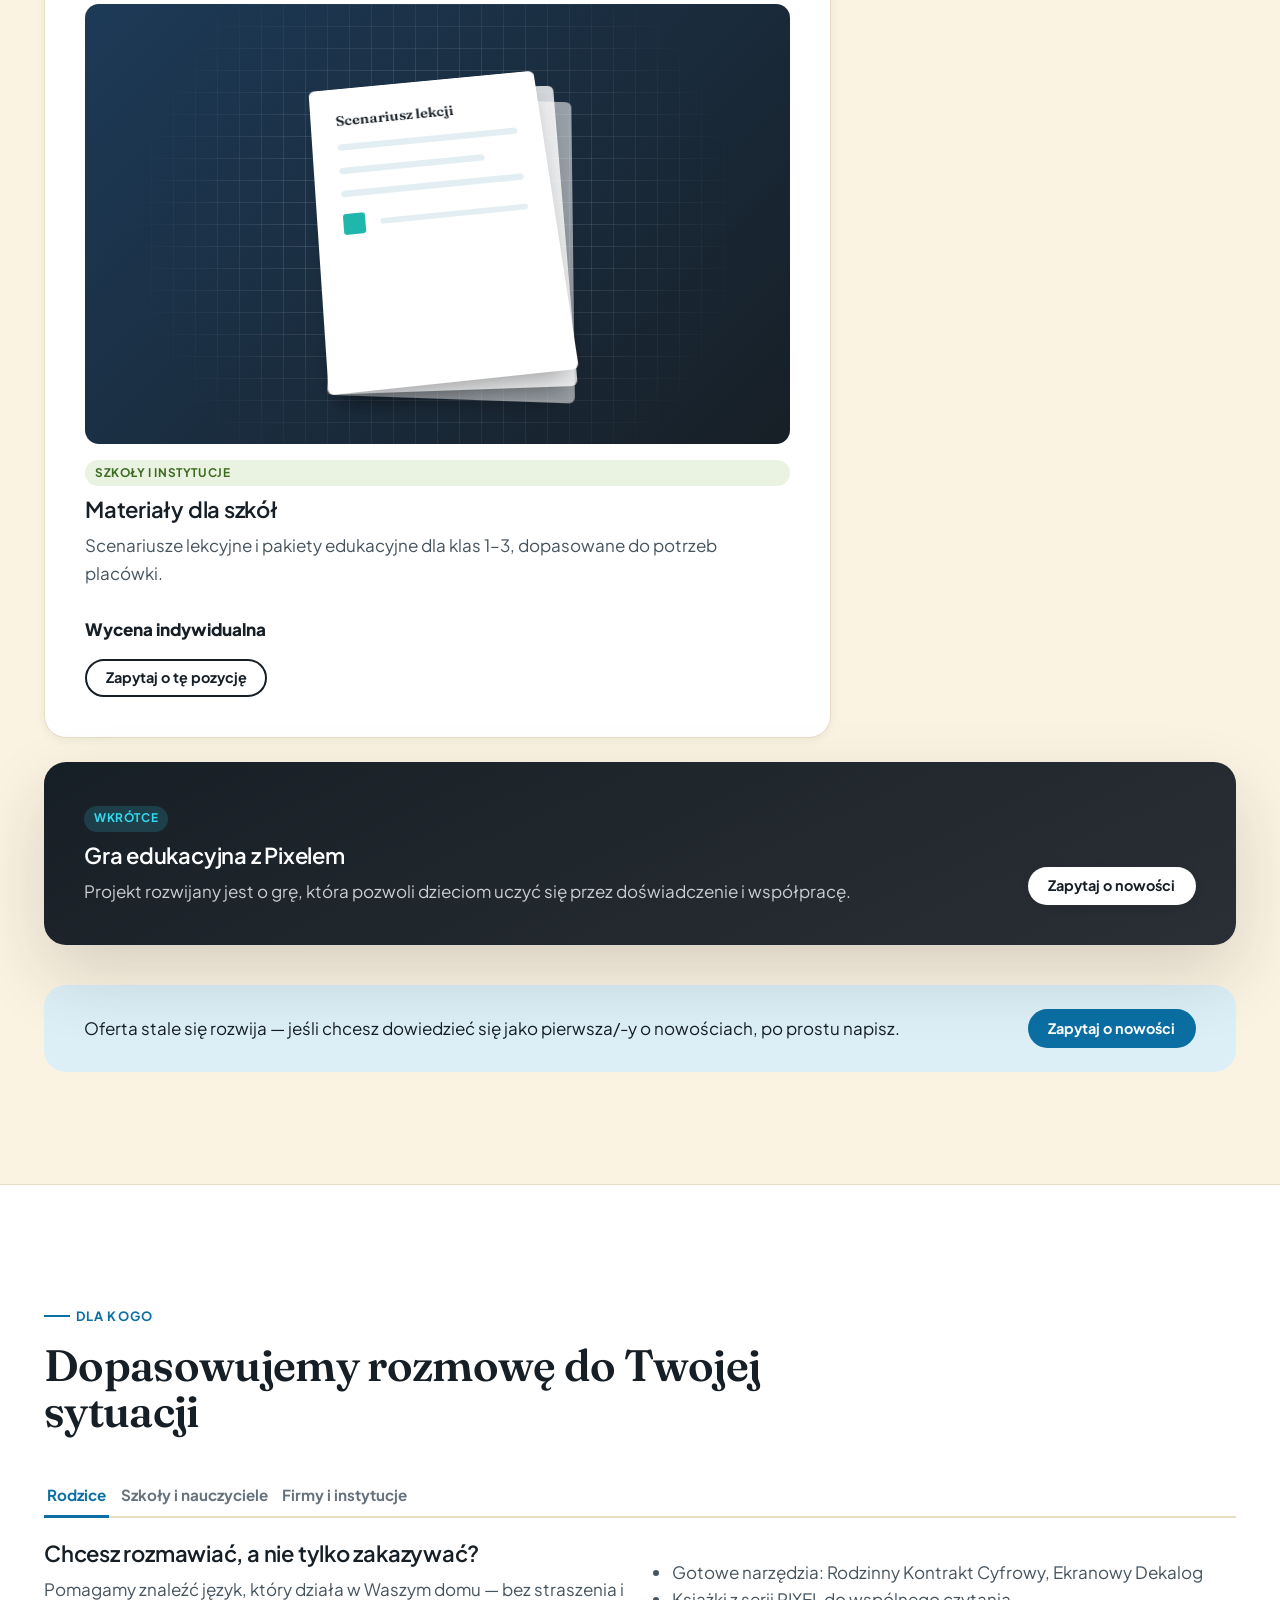
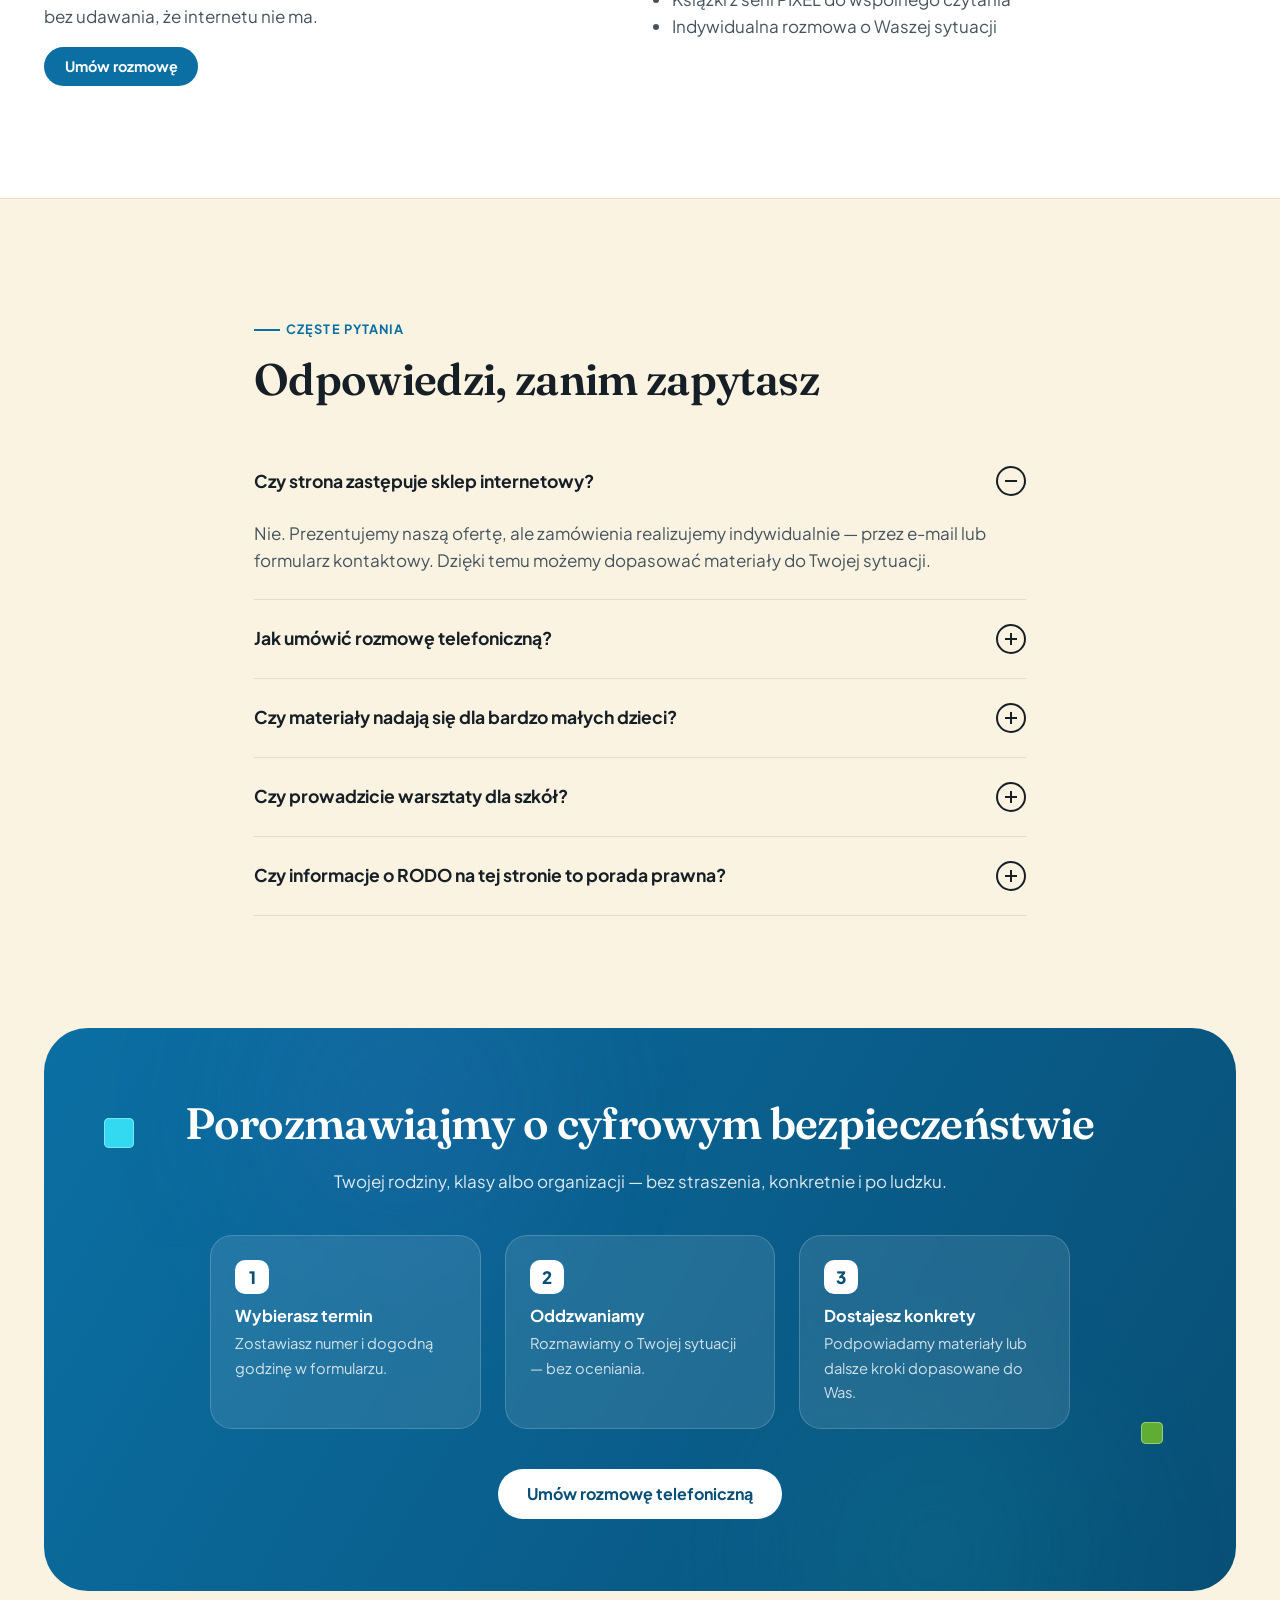
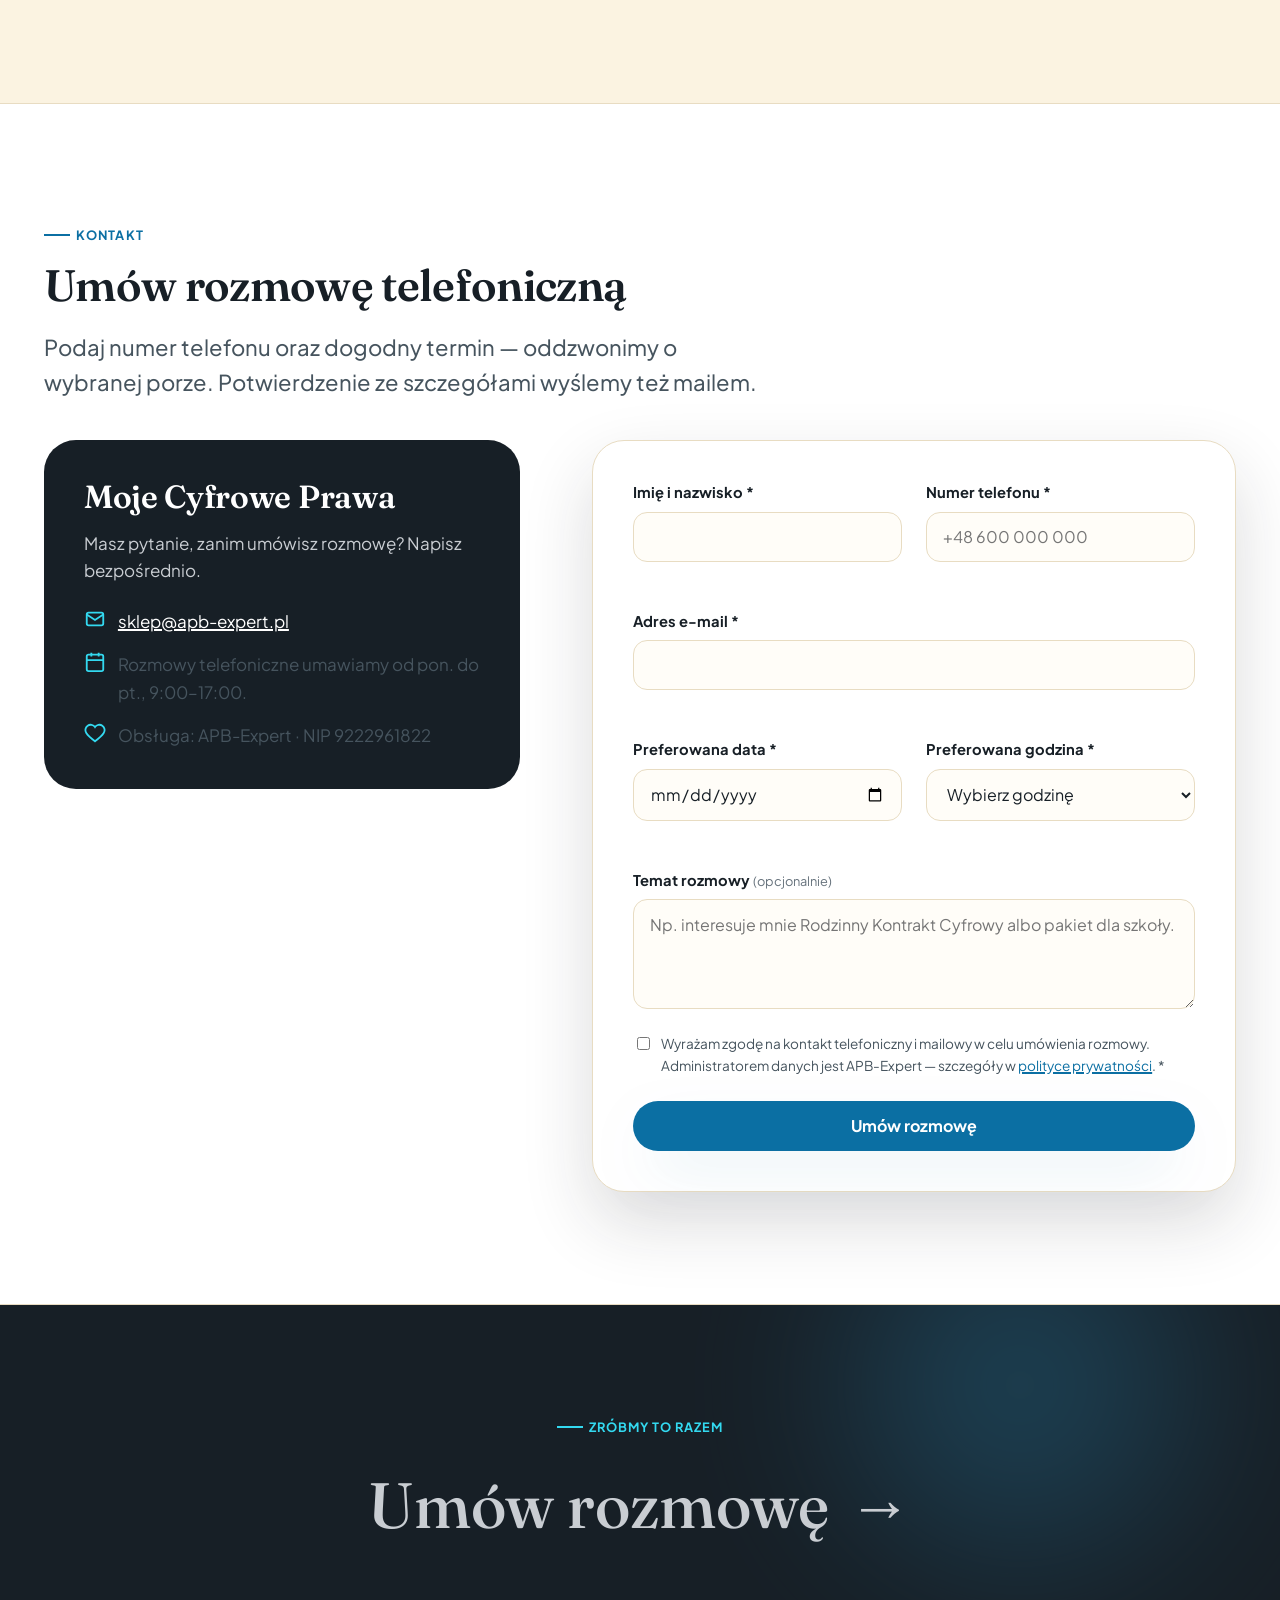
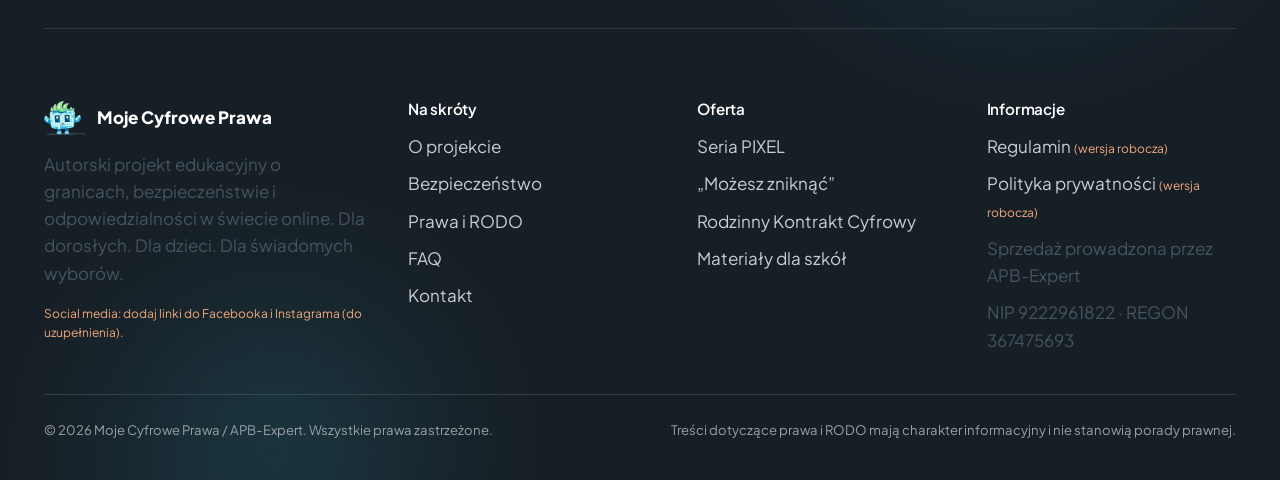
==== commit 0aae571d: "update" ====
--- a/index.html
+++ b/index.html
@@ -88,8 +88,8 @@
     <div class="hero__grid">
       <div class="reveal">
         <p class="eyebrow">Moje Cyfrowe Prawa</p>
-        <h1>Zrozumieć internet, zanim zacznie <em>rządzić</em> naszym życiem.</h1>
-        <p class="lede">Uczymy dzieci i dorosłych, jak stawiać granice w sieci, znać swoje cyfrowe prawa i rozmawiać o technologii bez strachu i moralizowania. Poznaj Pixela — przewodnika, który pomaga rodzinom, szkołom i organizacjom budować cyfrową świadomość.</p>
+        <h1>Mądre granice w sieci. <em>Bez strachu.</em></h1>
+        <p class="lede">Pomagamy dzieciom i dorosłym czuć się w internecie pewnie: stawiać granice, znać swoje cyfrowe prawa i rozmawiać o technologii bez moralizowania. Razem z Pixelem — przewodnikiem dla rodzin, szkół i organizacji.</p>
         <div class="hero__actions">
           <a class="btn btn--primary" href="#kontakt">Umów rozmowę telefoniczną</a>
           <a class="btn btn--ghost" href="#oferta">Poznaj ofertę</a>
@@ -99,22 +99,31 @@
 
       <div class="hero__visual reveal">
         <div class="hero__blob" aria-hidden="true"></div>
-        <div class="pixel-stage">
-          <img class="pixel-stage__body" src="assets/img/pixel/pixel-body.png" width="1269" height="1019" alt="Pixel — maskotka projektu Moje Cyfrowe Prawa" style="left:22.965%; top:31.85%; width:66.232%;" loading="eager" fetchpriority="high" decoding="async" />
-          <img class="pixel-stage__tile" src="assets/img/pixel/tile-01.png" width="227" height="210" alt="" aria-hidden="true" style="left:37.787%; top:10.408%; width:11.848%; --dur:4.2s; --delay:-0.0s; --rot:3deg;" loading="eager" decoding="async" />
-          <img class="pixel-stage__tile" src="assets/img/pixel/tile-02.png" width="160" height="174" alt="" aria-hidden="true" style="left:55.741%; top:15.987%; width:8.351%; --dur:4.55s; --delay:-0.37s; --rot:-4deg;" loading="eager" decoding="async" />
-          <img class="pixel-stage__tile" src="assets/img/pixel/tile-03.png" width="400" height="247" alt="" aria-hidden="true" style="left:11.587%; top:18.307%; width:22.129%; --dur:4.9s; --delay:-0.74s; --rot:5deg;" loading="eager" decoding="async" />
-          <img class="pixel-stage__tile" src="assets/img/pixel/tile-04.png" width="194" height="209" alt="" aria-hidden="true" style="left:68.737%; top:18.558%; width:10.125%; --dur:5.25s; --delay:-1.11s; --rot:-3deg;" loading="eager" decoding="async" />
-          <img class="pixel-stage__tile" src="assets/img/pixel/tile-05.png" width="86" height="94" alt="" aria-hidden="true" style="left:51.461%; top:22.759%; width:4.489%; --dur:5.6s; --delay:-1.48s; --rot:4deg;" loading="eager" decoding="async" />
-          <img class="pixel-stage__tile" src="assets/img/pixel/tile-06.png" width="94" height="95" alt="" aria-hidden="true" style="left:70.668%; top:35.737%; width:4.906%; --dur:4.2s; --delay:-1.85s; --rot:-5deg;" loading="eager" decoding="async" />
-          <img class="pixel-stage__tile" src="assets/img/pixel/tile-07.png" width="85" height="97" alt="" aria-hidden="true" style="left:16.441%; top:40.313%; width:4.436%; --dur:4.55s; --delay:-2.22s; --rot:3deg;" loading="eager" decoding="async" />
-          <img class="pixel-stage__tile" src="assets/img/pixel/tile-08.png" width="80" height="87" alt="" aria-hidden="true" style="left:6.576%; top:42.445%; width:4.175%; --dur:4.9s; --delay:-2.59s; --rot:-4deg;" loading="eager" decoding="async" />
-          <img class="pixel-stage__tile" src="assets/img/pixel/tile-09.png" width="84" height="88" alt="" aria-hidden="true" style="left:77.401%; top:47.022%; width:4.384%; --dur:5.25s; --delay:-2.96s; --rot:5deg;" loading="eager" decoding="async" />
-          <img class="pixel-stage__tile" src="assets/img/pixel/tile-10.png" width="77" height="82" alt="" aria-hidden="true" style="left:23.486%; top:49.655%; width:4.019%; --dur:5.6s; --delay:-3.33s; --rot:-3deg;" loading="eager" decoding="async" />
-          <img class="pixel-stage__tile" src="assets/img/pixel/tile-11.png" width="79" height="75" alt="" aria-hidden="true" style="left:16.858%; top:52.727%; width:4.123%; --dur:4.2s; --delay:-3.7s; --rot:4deg;" loading="eager" decoding="async" />
-          <img class="pixel-stage__tile" src="assets/img/pixel/tile-12.png" width="91" height="101" alt="" aria-hidden="true" style="left:88.674%; top:52.978%; width:4.749%; --dur:4.55s; --delay:-4.07s; --rot:-5deg;" loading="eager" decoding="async" />
-          <img class="pixel-stage__puddle" src="assets/img/pixel/puddle-1.png" width="322" height="85" alt="" aria-hidden="true" style="left:10.125%; top:90.658%; width:16.806%;" loading="eager" decoding="async" />
-          <img class="pixel-stage__puddle" src="assets/img/pixel/puddle-2.png" width="98" height="46" alt="" aria-hidden="true" style="left:74.896%; top:94.232%; width:5.115%;" loading="eager" decoding="async" />
+        <div class="cube-field" aria-hidden="true"><span class="cube" style="--s:38px; --x:4%; --y:6%; --t:26s; --delay:-3s; --c:var(--color-accent-yellow);"><i></i><i></i><i></i><i></i><i></i><i></i></span><span class="cube cube--desktop" style="--s:26px; --x:90%; --y:14%; --t:20s; --delay:-9s; --c:var(--color-accent-green);"><i></i><i></i><i></i><i></i><i></i><i></i></span><span class="cube" style="--s:30px; --x:86%; --y:82%; --t:30s; --delay:-14s; --c:var(--color-accent-pink);"><i></i><i></i><i></i><i></i><i></i><i></i></span></div>
+        <div class="pixel-wrap" data-pixel data-pixel-hint>
+          <button type="button" class="pixel-stage" aria-label="Pixel, maskotka projektu. Kliknij, żeby Pixel coś Ci powiedział.">
+            <span class="pixel-stage__char" style="left:22.965%; top:31.85%; width:66.232%;">
+              <span class="pixel-stage__hop">
+                <img class="pixel-stage__body" src="assets/img/pixel/pixel-body.png" width="1269" height="1019" alt="" loading="eager" fetchpriority="high" decoding="async" />
+                <img class="pixel-stage__blink" src="assets/img/pixel/pixel-body-blink.png" width="1269" height="1019" alt="" loading="lazy" decoding="async" />
+              </span>
+            </span>
+            <img class="pixel-stage__tile" src="assets/img/pixel/tile-01.png" width="227" height="210" alt="" style="left:37.787%; top:10.408%; width:11.848%; --dur:4.2s; --delay:-0.0s; --rot:3deg; --d:26;" loading="eager" decoding="async" />
+            <img class="pixel-stage__tile" src="assets/img/pixel/tile-02.png" width="160" height="174" alt="" style="left:55.741%; top:15.987%; width:8.351%; --dur:4.55s; --delay:-0.37s; --rot:-4deg; --d:18;" loading="eager" decoding="async" />
+            <img class="pixel-stage__tile" src="assets/img/pixel/tile-03.png" width="400" height="247" alt="" style="left:11.587%; top:18.307%; width:22.129%; --dur:4.9s; --delay:-0.74s; --rot:5deg; --d:32;" loading="eager" decoding="async" />
+            <img class="pixel-stage__tile" src="assets/img/pixel/tile-04.png" width="194" height="209" alt="" style="left:68.737%; top:18.558%; width:10.125%; --dur:5.25s; --delay:-1.11s; --rot:-3deg; --d:22;" loading="eager" decoding="async" />
+            <img class="pixel-stage__tile" src="assets/img/pixel/tile-05.png" width="86" height="94" alt="" style="left:51.461%; top:22.759%; width:4.489%; --dur:5.6s; --delay:-1.48s; --rot:4deg; --d:12;" loading="eager" decoding="async" />
+            <img class="pixel-stage__tile" src="assets/img/pixel/tile-06.png" width="94" height="95" alt="" style="left:70.668%; top:35.737%; width:4.906%; --dur:4.2s; --delay:-1.85s; --rot:-5deg; --d:14;" loading="eager" decoding="async" />
+            <img class="pixel-stage__tile" src="assets/img/pixel/tile-07.png" width="85" height="97" alt="" style="left:16.441%; top:40.313%; width:4.436%; --dur:4.55s; --delay:-2.22s; --rot:3deg; --d:12;" loading="eager" decoding="async" />
+            <img class="pixel-stage__tile" src="assets/img/pixel/tile-08.png" width="80" height="87" alt="" style="left:6.576%; top:42.445%; width:4.175%; --dur:4.9s; --delay:-2.59s; --rot:-4deg; --d:10;" loading="eager" decoding="async" />
+            <img class="pixel-stage__tile" src="assets/img/pixel/tile-09.png" width="84" height="88" alt="" style="left:77.401%; top:47.022%; width:4.384%; --dur:5.25s; --delay:-2.96s; --rot:5deg; --d:14;" loading="eager" decoding="async" />
+            <img class="pixel-stage__tile" src="assets/img/pixel/tile-10.png" width="77" height="82" alt="" style="left:23.486%; top:49.655%; width:4.019%; --dur:5.6s; --delay:-3.33s; --rot:-3deg; --d:10;" loading="eager" decoding="async" />
+            <img class="pixel-stage__tile" src="assets/img/pixel/tile-11.png" width="79" height="75" alt="" style="left:16.858%; top:52.727%; width:4.123%; --dur:4.2s; --delay:-3.7s; --rot:4deg; --d:12;" loading="eager" decoding="async" />
+            <img class="pixel-stage__tile" src="assets/img/pixel/tile-12.png" width="91" height="101" alt="" style="left:88.674%; top:52.978%; width:4.749%; --dur:4.55s; --delay:-4.07s; --rot:-5deg; --d:16;" loading="eager" decoding="async" />
+            <img class="pixel-stage__puddle" src="assets/img/pixel/puddle-1.png" width="322" height="85" alt="" style="left:10.125%; top:90.658%; width:16.806%;" loading="eager" decoding="async" />
+            <img class="pixel-stage__puddle" src="assets/img/pixel/puddle-2.png" width="98" height="46" alt="" style="left:74.896%; top:94.232%; width:5.115%;" loading="eager" decoding="async" />
+          </button>
+          <p class="pixel-bubble" aria-live="polite"></p>
         </div>
       </div>
     </div>
@@ -168,8 +177,8 @@
       </div>
       <div class="reveal">
         <p class="eyebrow">O projekcie</p>
-        <h2>Internet zmienia się szybciej niż prawo i edukacja</h2>
-        <p>Moje Cyfrowe Prawa powstały z potrzeby rozmowy — spokojnej, uczciwej i odpowiedzialnej — o tym, jak żyjemy w sieci i jakie granice mamy prawo w niej stawiać. Nie straszymy technologią i nie idealizujemy internetu.</p>
+        <h2>Spokojna rozmowa o internecie zamiast strachu</h2>
+        <p>Internet zmienia się szybciej niż prawo i edukacja. Moje Cyfrowe Prawa powstały z potrzeby rozmowy — spokojnej, uczciwej i odpowiedzialnej — o tym, jak żyjemy w sieci i jakie granice mamy prawo w niej stawiać. Nie straszymy technologią i nie idealizujemy internetu.</p>
         <p>Pytamy: gdzie kończy się wolność, a zaczyna odpowiedzialność? Co dzieje się z prywatnością, gdy wszystko jest „publiczne”? Jak rozmawiać o świecie online z dziećmi i młodymi dorosłymi — bez uproszczeń i moralizowania?</p>
         <div class="founder">
           <div class="founder__avatar" aria-hidden="true">A</div>
@@ -188,7 +197,7 @@
     <div class="container">
       <div class="section-head reveal">
         <p class="eyebrow">Bezpieczeństwo w sieci</p>
-        <h2>Bezpieczeństwo dzieci i dorosłych online</h2>
+        <h2>Pewność siebie w sieci zaczyna się od rozmowy</h2>
         <p class="lede">Prawdziwe bezpieczeństwo nie zaczyna się od zakazów. Zaczyna się od zrozumienia, rozmowy i jasnych granic.</p>
       </div>
 
@@ -274,7 +283,7 @@
     <div class="container">
       <div class="section-head reveal">
         <p class="eyebrow">RODO w praktyce</p>
-        <h2>Co Ci wolno? RODO w codziennym życiu</h2>
+        <h2>RODO, które działa na Twoją korzyść</h2>
         <p class="lede">Nie tylko w firmowych politykach prywatności — RODO daje konkretne prawa również rodzicom, dzieciom i nauczycielom.</p>
       </div>
 
@@ -354,6 +363,7 @@
   <!-- POZNAJ PIXELA -->
   <section id="pixel" class="section-pad section--ink">
     <div class="mesh mesh--ink" aria-hidden="true"></div>
+    <div class="cube-field" aria-hidden="true"><span class="cube" style="--s:34px; --x:6%; --y:10%; --t:28s; --delay:-5s; --c:var(--color-accent-blue);"><i></i><i></i><i></i><i></i><i></i><i></i></span><span class="cube cube--desktop" style="--s:24px; --x:92%; --y:78%; --t:22s; --delay:-11s; --c:var(--color-accent-teal);"><i></i><i></i><i></i><i></i><i></i><i></i></span></div>
     <div class="container mission" style="position:relative; z-index:1;">
       <div class="reveal">
         <p class="eyebrow">Nasz przewodnik</p>
@@ -366,24 +376,33 @@
           <span class="tag tag--green">Bezpieczny</span>
           <span class="tag tag--yellow">Nie ocenia</span>
         </div>
+        <p class="pixel-hint">Kliknij Pixela — ma dla Ciebie kilka dobrych rad.</p>
       </div>
       <div class="hero__visual reveal">
-        <div class="pixel-stage">
-          <img class="pixel-stage__body" src="assets/img/pixel/pixel-body.png" width="1269" height="1019" alt="Pixel — maskotka projektu, stoi spokojnie" style="left:22.965%; top:31.85%; width:66.232%;" loading="lazy" decoding="async" />
-          <img class="pixel-stage__tile" src="assets/img/pixel/tile-01.png" width="227" height="210" alt="" aria-hidden="true" style="left:37.787%; top:10.408%; width:11.848%; --dur:4.2s; --delay:-0.0s; --rot:3deg;" loading="lazy" decoding="async" />
-          <img class="pixel-stage__tile" src="assets/img/pixel/tile-02.png" width="160" height="174" alt="" aria-hidden="true" style="left:55.741%; top:15.987%; width:8.351%; --dur:4.55s; --delay:-0.37s; --rot:-4deg;" loading="lazy" decoding="async" />
-          <img class="pixel-stage__tile" src="assets/img/pixel/tile-03.png" width="400" height="247" alt="" aria-hidden="true" style="left:11.587%; top:18.307%; width:22.129%; --dur:4.9s; --delay:-0.74s; --rot:5deg;" loading="lazy" decoding="async" />
-          <img class="pixel-stage__tile" src="assets/img/pixel/tile-04.png" width="194" height="209" alt="" aria-hidden="true" style="left:68.737%; top:18.558%; width:10.125%; --dur:5.25s; --delay:-1.11s; --rot:-3deg;" loading="lazy" decoding="async" />
-          <img class="pixel-stage__tile" src="assets/img/pixel/tile-05.png" width="86" height="94" alt="" aria-hidden="true" style="left:51.461%; top:22.759%; width:4.489%; --dur:5.6s; --delay:-1.48s; --rot:4deg;" loading="lazy" decoding="async" />
-          <img class="pixel-stage__tile" src="assets/img/pixel/tile-06.png" width="94" height="95" alt="" aria-hidden="true" style="left:70.668%; top:35.737%; width:4.906%; --dur:4.2s; --delay:-1.85s; --rot:-5deg;" loading="lazy" decoding="async" />
-          <img class="pixel-stage__tile" src="assets/img/pixel/tile-07.png" width="85" height="97" alt="" aria-hidden="true" style="left:16.441%; top:40.313%; width:4.436%; --dur:4.55s; --delay:-2.22s; --rot:3deg;" loading="lazy" decoding="async" />
-          <img class="pixel-stage__tile" src="assets/img/pixel/tile-08.png" width="80" height="87" alt="" aria-hidden="true" style="left:6.576%; top:42.445%; width:4.175%; --dur:4.9s; --delay:-2.59s; --rot:-4deg;" loading="lazy" decoding="async" />
-          <img class="pixel-stage__tile" src="assets/img/pixel/tile-09.png" width="84" height="88" alt="" aria-hidden="true" style="left:77.401%; top:47.022%; width:4.384%; --dur:5.25s; --delay:-2.96s; --rot:5deg;" loading="lazy" decoding="async" />
-          <img class="pixel-stage__tile" src="assets/img/pixel/tile-10.png" width="77" height="82" alt="" aria-hidden="true" style="left:23.486%; top:49.655%; width:4.019%; --dur:5.6s; --delay:-3.33s; --rot:-3deg;" loading="lazy" decoding="async" />
-          <img class="pixel-stage__tile" src="assets/img/pixel/tile-11.png" width="79" height="75" alt="" aria-hidden="true" style="left:16.858%; top:52.727%; width:4.123%; --dur:4.2s; --delay:-3.7s; --rot:4deg;" loading="lazy" decoding="async" />
-          <img class="pixel-stage__tile" src="assets/img/pixel/tile-12.png" width="91" height="101" alt="" aria-hidden="true" style="left:88.674%; top:52.978%; width:4.749%; --dur:4.55s; --delay:-4.07s; --rot:-5deg;" loading="lazy" decoding="async" />
-          <img class="pixel-stage__puddle" src="assets/img/pixel/puddle-1.png" width="322" height="85" alt="" aria-hidden="true" style="left:10.125%; top:90.658%; width:16.806%;" loading="lazy" decoding="async" />
-          <img class="pixel-stage__puddle" src="assets/img/pixel/puddle-2.png" width="98" height="46" alt="" aria-hidden="true" style="left:74.896%; top:94.232%; width:5.115%;" loading="lazy" decoding="async" />
+        <div class="pixel-wrap" data-pixel>
+          <button type="button" class="pixel-stage" aria-label="Pixel, maskotka projektu. Kliknij, żeby Pixel coś Ci powiedział.">
+            <span class="pixel-stage__char" style="left:22.965%; top:31.85%; width:66.232%;">
+              <span class="pixel-stage__hop">
+                <img class="pixel-stage__body" src="assets/img/pixel/pixel-body.png" width="1269" height="1019" alt="" loading="lazy" decoding="async" />
+                <img class="pixel-stage__blink" src="assets/img/pixel/pixel-body-blink.png" width="1269" height="1019" alt="" loading="lazy" decoding="async" />
+              </span>
+            </span>
+            <img class="pixel-stage__tile" src="assets/img/pixel/tile-01.png" width="227" height="210" alt="" style="left:37.787%; top:10.408%; width:11.848%; --dur:4.2s; --delay:-0.0s; --rot:3deg; --d:26;" loading="lazy" decoding="async" />
+            <img class="pixel-stage__tile" src="assets/img/pixel/tile-02.png" width="160" height="174" alt="" style="left:55.741%; top:15.987%; width:8.351%; --dur:4.55s; --delay:-0.37s; --rot:-4deg; --d:18;" loading="lazy" decoding="async" />
+            <img class="pixel-stage__tile" src="assets/img/pixel/tile-03.png" width="400" height="247" alt="" style="left:11.587%; top:18.307%; width:22.129%; --dur:4.9s; --delay:-0.74s; --rot:5deg; --d:32;" loading="lazy" decoding="async" />
+            <img class="pixel-stage__tile" src="assets/img/pixel/tile-04.png" width="194" height="209" alt="" style="left:68.737%; top:18.558%; width:10.125%; --dur:5.25s; --delay:-1.11s; --rot:-3deg; --d:22;" loading="lazy" decoding="async" />
+            <img class="pixel-stage__tile" src="assets/img/pixel/tile-05.png" width="86" height="94" alt="" style="left:51.461%; top:22.759%; width:4.489%; --dur:5.6s; --delay:-1.48s; --rot:4deg; --d:12;" loading="lazy" decoding="async" />
+            <img class="pixel-stage__tile" src="assets/img/pixel/tile-06.png" width="94" height="95" alt="" style="left:70.668%; top:35.737%; width:4.906%; --dur:4.2s; --delay:-1.85s; --rot:-5deg; --d:14;" loading="lazy" decoding="async" />
+            <img class="pixel-stage__tile" src="assets/img/pixel/tile-07.png" width="85" height="97" alt="" style="left:16.441%; top:40.313%; width:4.436%; --dur:4.55s; --delay:-2.22s; --rot:3deg; --d:12;" loading="lazy" decoding="async" />
+            <img class="pixel-stage__tile" src="assets/img/pixel/tile-08.png" width="80" height="87" alt="" style="left:6.576%; top:42.445%; width:4.175%; --dur:4.9s; --delay:-2.59s; --rot:-4deg; --d:10;" loading="lazy" decoding="async" />
+            <img class="pixel-stage__tile" src="assets/img/pixel/tile-09.png" width="84" height="88" alt="" style="left:77.401%; top:47.022%; width:4.384%; --dur:5.25s; --delay:-2.96s; --rot:5deg; --d:14;" loading="lazy" decoding="async" />
+            <img class="pixel-stage__tile" src="assets/img/pixel/tile-10.png" width="77" height="82" alt="" style="left:23.486%; top:49.655%; width:4.019%; --dur:5.6s; --delay:-3.33s; --rot:-3deg; --d:10;" loading="lazy" decoding="async" />
+            <img class="pixel-stage__tile" src="assets/img/pixel/tile-11.png" width="79" height="75" alt="" style="left:16.858%; top:52.727%; width:4.123%; --dur:4.2s; --delay:-3.7s; --rot:4deg; --d:12;" loading="lazy" decoding="async" />
+            <img class="pixel-stage__tile" src="assets/img/pixel/tile-12.png" width="91" height="101" alt="" style="left:88.674%; top:52.978%; width:4.749%; --dur:4.55s; --delay:-4.07s; --rot:-5deg; --d:16;" loading="lazy" decoding="async" />
+            <img class="pixel-stage__puddle" src="assets/img/pixel/puddle-1.png" width="322" height="85" alt="" style="left:10.125%; top:90.658%; width:16.806%;" loading="lazy" decoding="async" />
+            <img class="pixel-stage__puddle" src="assets/img/pixel/puddle-2.png" width="98" height="46" alt="" style="left:74.896%; top:94.232%; width:5.115%;" loading="lazy" decoding="async" />
+          </button>
+          <p class="pixel-bubble" aria-live="polite"></p>
         </div>
       </div>
     </div>
@@ -400,8 +419,18 @@
 
       <div class="bento">
         <div class="card offer-card offer-card--feature bento-span-4 reveal">
-          <div class="offer-card__media">
-            <svg viewBox="0 0 60 60" fill="none" stroke="#fff" stroke-width="2.2"><rect x="12" y="8" width="36" height="44" rx="4"/><line x1="20" y1="20" x2="40" y2="20"/><line x1="20" y1="28" x2="40" y2="28"/><line x1="20" y1="36" x2="32" y2="36"/></svg>
+          <!-- Okładka poglądowa (CSS 3D) — do podmiany na zdjęcie prawdziwej okładki, gdy będzie gotowa -->
+          <div class="offer-card__media offer-card__media--3d" aria-hidden="true">
+            <div class="book3d">
+              <div class="book3d__back"></div>
+              <div class="book3d__pages"></div>
+              <div class="book3d__spine"></div>
+              <div class="book3d__cover">
+                <span class="book3d__kicker">Seria</span>
+                <img src="assets/img/pixel/pixel-logo.png" alt="" width="480" height="385" loading="lazy" decoding="async" />
+                <span class="book3d__title">PIXEL</span>
+              </div>
+            </div>
           </div>
           <div class="offer-card__body">
             <span class="tag tag--blue">Dla dzieci 6+</span>
@@ -413,8 +442,17 @@
         </div>
 
         <div class="card offer-card bento-span-2 reveal">
-          <div class="offer-card__media">
-            <svg viewBox="0 0 60 60" fill="none" stroke="#fff" stroke-width="2.2"><path d="M30 12c-9 6-9 24 0 36 9-12 9-30 0-36Z"/><line x1="30" y1="12" x2="30" y2="48"/></svg>
+          <!-- Okładka poglądowa (CSS 3D) — do podmiany na zdjęcie prawdziwej okładki -->
+          <div class="offer-card__media offer-card__media--3d offer-card__media--sky" aria-hidden="true">
+            <div class="book3d book3d--dark">
+              <div class="book3d__back"></div>
+              <div class="book3d__pages"></div>
+              <div class="book3d__spine"></div>
+              <div class="book3d__cover">
+                <span class="book3d__mark"><span></span><span></span><span></span></span>
+                <span class="book3d__title">Możesz zniknąć</span>
+              </div>
+            </div>
           </div>
           <div class="offer-card__body">
             <span class="tag tag--pink">Nastolatkowie i dorośli</span>
@@ -426,8 +464,17 @@
         </div>
 
         <div class="card offer-card bento-span-2 reveal">
-          <div class="offer-card__media">
-            <svg viewBox="0 0 60 60" fill="none" stroke="#fff" stroke-width="2.2"><rect x="10" y="10" width="40" height="40" rx="4"/><path d="M18 24h24M18 32h24M18 40h14"/></svg>
+          <div class="offer-card__media offer-card__media--3d offer-card__media--lime" aria-hidden="true">
+            <div class="doc3d">
+              <div class="doc3d__sheet"></div>
+              <div class="doc3d__sheet"></div>
+              <div class="doc3d__sheet">
+                <span class="doc3d__title">Nasz kontrakt cyfrowy</span>
+                <span class="doc3d__check"></span>
+                <span class="doc3d__check"></span>
+                <span class="doc3d__check"></span>
+              </div>
+            </div>
           </div>
           <div class="offer-card__body">
             <span class="tag tag--yellow">Dla rodzin</span>
@@ -439,8 +486,17 @@
         </div>
 
         <div class="card offer-card bento-span-2 reveal">
-          <div class="offer-card__media">
-            <svg viewBox="0 0 60 60" fill="none" stroke="#fff" stroke-width="2.2"><circle cx="30" cy="30" r="20"/><path d="M30 18v12l8 6"/></svg>
+          <div class="offer-card__media offer-card__media--3d" aria-hidden="true">
+            <div class="doc3d">
+              <div class="doc3d__sheet"></div>
+              <div class="doc3d__sheet"></div>
+              <div class="doc3d__sheet">
+                <span class="doc3d__big">10</span>
+                <span class="doc3d__title">zasad ekranowych</span>
+                <span class="doc3d__line"></span>
+                <span class="doc3d__line"></span>
+              </div>
+            </div>
           </div>
           <div class="offer-card__body">
             <span class="tag tag--teal">PL / EN</span>
@@ -452,8 +508,18 @@
         </div>
 
         <div class="card offer-card bento-span-4 reveal">
-          <div class="offer-card__media">
-            <svg viewBox="0 0 60 60" fill="none" stroke="#fff" stroke-width="2.2"><path d="M14 46V20l16-8 16 8v26"/><path d="M24 46V30h12v16"/></svg>
+          <div class="offer-card__media offer-card__media--3d offer-card__media--ink" aria-hidden="true">
+            <div class="doc3d">
+              <div class="doc3d__sheet"></div>
+              <div class="doc3d__sheet"></div>
+              <div class="doc3d__sheet">
+                <span class="doc3d__title">Scenariusz lekcji</span>
+                <span class="doc3d__line"></span>
+                <span class="doc3d__line"></span>
+                <span class="doc3d__line"></span>
+                <span class="doc3d__check"></span>
+              </div>
+            </div>
           </div>
           <div class="offer-card__body">
             <span class="tag tag--green">Szkoły i instytucje</span>
@@ -549,7 +615,7 @@
     <div class="container" style="max-width: 820px;">
       <div class="section-head reveal">
         <p class="eyebrow">Częste pytania</p>
-        <h2>FAQ</h2>
+        <h2>Odpowiedzi, zanim zapytasz</h2>
       </div>
 
       <div class="reveal">
@@ -581,9 +647,15 @@
   <div class="container section-pad" style="padding-top:0;">
     <div class="cta-banner reveal">
       <div class="mesh mesh--soft" aria-hidden="true" style="opacity:.6;"></div>
+      <div class="cube-field" aria-hidden="true"><span class="cube cube--desktop" style="--s:30px; --x:5%; --y:16%; --t:24s; --delay:-2s; --c:var(--color-accent-yellow);"><i></i><i></i><i></i><i></i><i></i><i></i></span><span class="cube cube--desktop" style="--s:22px; --x:92%; --y:70%; --t:19s; --delay:-8s; --c:var(--color-accent-green);"><i></i><i></i><i></i><i></i><i></i><i></i></span></div>
       <div style="position:relative; z-index:1;">
         <h2>Porozmawiajmy o cyfrowym bezpieczeństwie</h2>
         <p>Twojej rodziny, klasy albo organizacji — bez straszenia, konkretnie i po ludzku.</p>
+        <ol class="cta-steps">
+          <li><strong>Wybierasz termin</strong><span>Zostawiasz numer i dogodną godzinę w formularzu.</span></li>
+          <li><strong>Oddzwaniamy</strong><span>Rozmawiamy o Twojej sytuacji — bez oceniania.</span></li>
+          <li><strong>Dostajesz konkrety</strong><span>Podpowiadamy materiały lub dalsze kroki dopasowane do Was.</span></li>
+        </ol>
         <a class="btn btn--primary" href="#kontakt">Umów rozmowę telefoniczną</a>
       </div>
     </div>
--- a/assets/css/style.css
+++ b/assets/css/style.css
@@ -432,7 +432,10 @@
    Hero
    ========================================================================== */
 
-.hero { padding-block: var(--space-2xl) var(--space-l); overflow: hidden; }
+.hero { padding-block: var(--space-2xl) var(--space-l); }
+/* Tło hero rozciągnięte na całą szerokość okna (wcześniej ucinało się na krawędzi kontenera) */
+.hero > .mesh--hero { left: 50%; right: auto; width: 100vw; translate: -50% 0; }
+main { overflow-x: clip; }
 .hero__grid { position: relative; z-index: 1; display: grid; grid-template-columns: 1.15fr 0.85fr; gap: var(--space-xl); align-items: center; }
 @media (max-width: 900px) {
   .hero__grid { grid-template-columns: 1fr; gap: var(--space-l); }
@@ -482,36 +485,86 @@
 
 /* ==========================================================================
    Maskotka „Pixel” — ilustracja PNG + unoszące się kafelki
-   ========================================================================== */
-
-.pixel-stage {
+   Warstwy: postać (oddychanie + mruganie), kafelki (unoszenie), cień.
+   3D: cała scena lekko przechyla się za kursorem, a kafelki przesuwają się
+   z różną siłą (--d = „głębokość”), co daje efekt paralaksy. Kliknięcie:
+   podskok, rozsypanie kafelków i dymek z krótką radą (assets/js/main.js).
+   ========================================================================== */
+
+.pixel-wrap {
   position: relative;
   z-index: 1;
   width: 100%;
-  max-width: 440px;
+  max-width: 460px;
+  margin-inline: auto;
+  perspective: 1100px;
+}
+.pixel-stage {
+  appearance: none;
+  background: none;
+  border: 0;
+  padding: 0;
+  margin: 0;
+  font: inherit;
+  color: inherit;
+  cursor: pointer;
+  display: block;
+  position: relative;
+  width: 100%;
   aspect-ratio: 1916 / 1595;
-  margin-inline: auto;
-}
-.pixel-stage__body,
+  border-radius: var(--radius-l);
+  transform-style: preserve-3d;
+  transform: rotateX(calc(var(--py, 0) * -7deg)) rotateY(calc(var(--px, 0) * 9deg));
+  transition: transform 0.6s cubic-bezier(.2,.8,.2,1);
+  -webkit-tap-highlight-color: transparent;
+}
+.pixel-stage:focus-visible { outline: 3px solid var(--color-focus); outline-offset: 6px; border-radius: var(--radius-l); }
+
+.pixel-stage__char,
 .pixel-stage__tile,
 .pixel-stage__puddle {
   position: absolute;
   height: auto;
 }
-.pixel-stage__body {
+.pixel-stage__char {
+  display: block;
   animation: pixel-idle 4.6s ease-in-out infinite;
   transform-origin: 50% 100%;
-}
+  translate: calc(var(--px, 0) * 6px) calc(var(--py, 0) * 5px);
+  transition: translate 0.5s ease-out;
+}
+.pixel-stage__hop { display: block; position: relative; transform-origin: 50% 100%; }
+.pixel-stage__body { display: block; width: 100%; height: auto; }
+.pixel-stage__blink {
+  position: absolute;
+  inset: 0;
+  width: 100%;
+  height: auto;
+  opacity: 0;
+  animation: pixel-blink var(--blink, 5.8s) linear var(--blink-delay, 1.4s) infinite;
+}
+[data-pixel]:not([data-pixel-hint]) { --blink: 7.3s; --blink-delay: 3.1s; }
+
 .pixel-stage__tile {
-  animation-name: pixel-tile-float;
-  animation-duration: var(--dur, 5s);
-  animation-delay: var(--delay, 0s);
-  animation-timing-function: ease-in-out;
-  animation-iteration-count: infinite;
+  animation: pixel-tile-float var(--dur, 5s) ease-in-out var(--delay, 0s) infinite;
   transform-origin: 50% 50%;
-  filter: drop-shadow(0 8px 12px rgba(28, 31, 35, 0.14));
-}
-.pixel-stage__puddle { opacity: 0.9; }
+  filter: drop-shadow(0 8px 12px rgba(23, 31, 38, 0.14));
+  translate: calc(var(--px, 0) * var(--d, 10) * 1px + var(--bx, 0px)) calc(var(--py, 0) * var(--d, 10) * 1px + var(--by, 0px));
+  rotate: var(--br, 0deg);
+  transition: translate 0.6s cubic-bezier(.2,.9,.3,1.25), rotate 0.6s cubic-bezier(.2,.9,.3,1.25);
+}
+.pixel-stage__puddle {
+  opacity: 0.9;
+  translate: calc(var(--px, 0) * 4px) 0;
+  transition: translate 0.5s ease-out;
+}
+
+/* Najechanie: krótki podskok (tylko urządzenia z kursorem) */
+@media (hover: hover) {
+  .pixel-stage:hover .pixel-stage__hop { animation: pixel-hop 0.7s cubic-bezier(.3,.7,.3,1); }
+}
+/* Po kliknięciu Pixel na chwilę zamyka oczy z zadowolenia */
+.pixel-stage.is-happy .pixel-stage__blink { animation: none; opacity: 1; }
 
 @keyframes pixel-idle {
   0%, 100% { transform: translateY(0) rotate(0deg); }
@@ -521,28 +574,124 @@
   0%, 100% { transform: translateY(0) rotate(0deg); }
   50% { transform: translateY(-22%) rotate(var(--rot, 4deg)); }
 }
+@keyframes pixel-blink {
+  0%, 92%, 100% { opacity: 0; }
+  92.6%, 95% { opacity: 1; }
+  95.6% { opacity: 0; }
+}
+@keyframes pixel-hop {
+  0% { transform: none; }
+  18% { transform: scale(1.05, 0.93); }
+  45% { transform: translateY(-9%) scale(0.97, 1.04); }
+  72% { transform: translateY(0) scale(1.03, 0.97); }
+  100% { transform: none; }
+}
+
+/* Dymek z radą Pixela */
+.pixel-bubble {
+  position: absolute;
+  left: 50%;
+  top: 0;
+  z-index: 3;
+  width: max-content;
+  max-width: min(290px, 92%);
+  margin: 0;
+  padding: 0.75em 1.1em;
+  border-radius: 18px;
+  background: var(--color-ink);
+  color: #fff;
+  font-weight: 700;
+  font-size: 0.95rem;
+  line-height: 1.35;
+  text-align: center;
+  box-shadow: var(--shadow-m);
+  opacity: 0;
+  pointer-events: none;
+  transform: translate(-50%, 10px) scale(0.94);
+  transition: opacity 0.25s ease, transform 0.4s cubic-bezier(.2,.9,.3,1.35);
+}
+.pixel-bubble::after {
+  content: "";
+  position: absolute;
+  left: 50%;
+  bottom: -6px;
+  width: 14px;
+  height: 14px;
+  background: inherit;
+  border-radius: 3px;
+  transform: translateX(-50%) rotate(45deg);
+}
+.pixel-bubble.is-visible { opacity: 1; transform: translate(-50%, 0) scale(1); }
+.pixel-bubble:empty { visibility: hidden; }
+.section--ink .pixel-bubble { background: #fff; color: var(--color-ink); }
+
+.pixel-hint { font-size: 0.88rem; margin-top: var(--space-s); display: inline-flex; align-items: center; gap: 0.5em; }
+.pixel-hint::before { content: ""; width: 10px; height: 10px; border-radius: 3px; background: var(--color-accent-yellow); box-shadow: 14px 0 0 var(--color-accent-green), 28px 0 0 var(--color-accent-blue); margin-right: 30px; }
 
 @media (prefers-reduced-motion: reduce) {
-  .pixel-stage__body, .pixel-stage__tile { animation: none !important; }
-}
+  .pixel-stage, .pixel-stage__char, .pixel-stage__tile, .pixel-stage__puddle { transform: none !important; translate: none !important; rotate: none !important; animation: none !important; }
+  .pixel-stage__blink { animation: none !important; }
+  .pixel-stage:hover .pixel-stage__hop { animation: none; }
+}
+
+/* ==========================================================================
+   Pikselowe sześciany 3D w tle (dekoracja, bez treści)
+   ========================================================================== */
+
+.cube-field { position: absolute; inset: 0; pointer-events: none; z-index: 0; }
+.cube {
+  --s: 36px;
+  position: absolute;
+  left: var(--x, 10%);
+  top: var(--y, 10%);
+  width: var(--s);
+  height: var(--s);
+  transform-style: preserve-3d;
+  animation: cube-spin var(--t, 24s) linear infinite, cube-bob 6s ease-in-out infinite;
+  animation-delay: var(--delay, 0s);
+}
+.cube i {
+  position: absolute;
+  inset: 0;
+  border-radius: 5px;
+  background: var(--c, var(--color-accent-blue));
+  box-shadow: inset 0 0 0 1px rgba(255,255,255,0.35);
+}
+.cube i:nth-child(1) { transform: translateZ(calc(var(--s) / 2)); }
+.cube i:nth-child(2) { transform: rotateY(180deg) translateZ(calc(var(--s) / 2)); filter: brightness(0.8); }
+.cube i:nth-child(3) { transform: rotateY(90deg) translateZ(calc(var(--s) / 2)); filter: brightness(0.9); }
+.cube i:nth-child(4) { transform: rotateY(-90deg) translateZ(calc(var(--s) / 2)); filter: brightness(0.85); }
+.cube i:nth-child(5) { transform: rotateX(90deg) translateZ(calc(var(--s) / 2)); filter: brightness(1.12); }
+.cube i:nth-child(6) { transform: rotateX(-90deg) translateZ(calc(var(--s) / 2)); filter: brightness(0.7); }
+@keyframes cube-spin {
+  from { transform: rotateX(-20deg) rotateY(0deg) rotateZ(10deg); }
+  to { transform: rotateX(340deg) rotateY(360deg) rotateZ(10deg); }
+}
+@keyframes cube-bob {
+  0%, 100% { translate: 0 0; }
+  50% { translate: 0 -14px; }
+}
+@media (max-width: 640px) { .cube { --s: 24px; } .cube--desktop { display: none; } }
+@media (prefers-reduced-motion: reduce) { .cube { animation: none; transform: rotateX(-24deg) rotateY(38deg); } }
 
 /* ==========================================================================
    Bento grid — system siatek asymetrycznych
    ========================================================================== */
 
-.bento { display: grid; grid-template-columns: repeat(6, 1fr); gap: var(--space-m); }
+.bento { display: grid; grid-template-columns: repeat(6, minmax(0, 1fr)); gap: var(--space-m); }
+.bento > *, .contact > *, .grid-2 > *, .grid-3 > * { min-width: 0; }
 .bento-span-2 { grid-column: span 2; }
 .bento-span-3 { grid-column: span 3; }
 .bento-span-4 { grid-column: span 4; }
 .bento-span-6 { grid-column: span 6; }
 
 @media (max-width: 900px) {
-  .bento { grid-template-columns: repeat(2, 1fr); }
+  .bento { grid-template-columns: repeat(2, minmax(0, 1fr)); }
   .bento-span-2, .bento-span-3, .bento-span-4 { grid-column: span 1; }
   .bento-span-6 { grid-column: span 2; }
 }
 @media (max-width: 640px) {
-  .bento { grid-template-columns: 1fr; }
+  .bento { grid-template-columns: minmax(0, 1fr); }
   .bento-span-2, .bento-span-3, .bento-span-4, .bento-span-6 { grid-column: span 1; }
 }
 
@@ -559,6 +708,7 @@
    ========================================================================== */
 
 .card {
+  position: relative;
   background: var(--color-surface);
   border-radius: var(--radius-m);
   border: 1px solid var(--color-border);
@@ -781,6 +931,7 @@
   font-family: inherit; font-size: 1rem; padding: 0.85em 1em;
   border-radius: var(--radius-s); border: 1.5px solid var(--color-border);
   background: var(--color-bg-soft); color: var(--color-ink);
+  width: 100%; min-width: 0;
 }
 .field input:focus, .field select:focus, .field textarea:focus { border-color: var(--color-focus); outline: none; }
 .field textarea { resize: vertical; min-height: 110px; }
@@ -790,6 +941,7 @@
 
 .consent { display: flex; gap: 0.6em; align-items: flex-start; font-size: 0.85rem; color: var(--color-ink-soft); margin-bottom: var(--space-m); }
 .consent input { margin-top: 0.3em; }
+.consent.has-error { color: var(--color-danger-dark); }
 
 .form-status { margin-top: var(--space-m); padding: var(--space-s) var(--space-m); border-radius: var(--radius-s); font-weight: 600; display: none; }
 .form-status.is-visible { display: block; }
@@ -802,7 +954,8 @@
 
 .site-footer { background: var(--color-ink); color: #C9CDD2; padding-block: var(--space-2xl) var(--space-l); position: relative; overflow: hidden; }
 .footer-cta { position: relative; z-index: 1; text-align: center; padding-bottom: var(--space-xl); border-bottom: 1px solid rgba(255,255,255,0.12); margin-bottom: var(--space-xl); }
-.footer-cta p.eyebrow { justify-content: center; }
+.footer-cta p.eyebrow { display: flex; justify-content: center; color: var(--color-accent-yellow); }
+.footer-cta p.eyebrow::before { background: var(--color-accent-yellow); }
 .footer-cta__link {
   font-family: var(--font-display);
   font-size: clamp(2rem, 1.6rem + 3vw, 4rem);
@@ -843,7 +996,26 @@
   text-align: center;
 }
 .cta-banner h2 { color: #fff; }
-.cta-banner p { color: #F6DAD6; max-width: 60ch; margin-inline: auto; }
+.cta-banner p { color: rgba(255,255,255,0.86); max-width: 60ch; margin-inline: auto; }
+.cta-steps {
+  list-style: none; padding: 0; margin: var(--space-l) auto;
+  display: grid; grid-template-columns: repeat(3, minmax(0, 1fr)); gap: var(--space-m);
+  max-width: 860px; counter-reset: step; text-align: left;
+}
+.cta-steps li {
+  counter-increment: step; position: relative;
+  background: rgba(255,255,255,0.1); border: 1px solid rgba(255,255,255,0.18);
+  border-radius: var(--radius-m); padding: var(--space-m); color: #fff; line-height: 1.45;
+  backdrop-filter: blur(6px);
+}
+.cta-steps li::before {
+  content: counter(step); display: grid; place-items: center;
+  width: 34px; height: 34px; border-radius: 10px; margin-bottom: 0.6em;
+  background: #fff; color: var(--color-primary-dark); font-weight: 800;
+}
+.cta-steps strong { display: block; font-size: 1.02rem; margin-bottom: 0.15em; }
+.cta-steps span { color: rgba(255,255,255,0.8); font-size: 0.92rem; }
+@media (max-width: 760px) { .cta-steps { grid-template-columns: 1fr; } }
 .cta-banner .btn--primary { background: #fff; color: var(--color-primary-dark); box-shadow: none; }
 .cta-banner .btn--primary:hover { background: #fff; opacity: 0.92; }
 
@@ -851,9 +1023,135 @@
    Utility
    ========================================================================== */
 
-.reveal { opacity: 0; transform: translateY(22px); transition: opacity 0.7s cubic-bezier(.2,.7,.2,1), transform 0.7s cubic-bezier(.2,.7,.2,1); }
+.reveal { opacity: 0; transform: perspective(900px) translateY(26px) rotateX(7deg); transform-origin: 50% 100%; transition: opacity 0.7s cubic-bezier(.2,.7,.2,1), transform 0.7s cubic-bezier(.2,.7,.2,1); }
 .reveal.is-visible { opacity: 1; transform: none; }
 @media (prefers-reduced-motion: reduce) { .reveal { opacity: 1; transform: none; transition: none; } }
 
 .mt-0 { margin-top: 0; }
 .text-center { text-align: center; }
+
+/* ==========================================================================
+   3D: przechylenie kart za kursorem (tylko mysz; klasa .js-tilt z main.js)
+   ========================================================================== */
+
+.js-tilt { --glare: rgba(47, 168, 224, 0.13); }
+.card--feature.js-tilt { --glare: rgba(255, 255, 255, 0.14); }
+.js-tilt::after {
+  content: "";
+  position: absolute;
+  inset: 0;
+  border-radius: inherit;
+  pointer-events: none;
+  background: radial-gradient(circle at var(--gx, 50%) var(--gy, 50%), var(--glare), transparent 60%);
+  opacity: 0;
+  transition: opacity 0.3s ease;
+}
+.story-card { position: relative; }
+@media (hover: hover) and (pointer: fine) {
+  .js-tilt.is-tilting {
+    transform: perspective(900px) rotateX(var(--rx, 0deg)) rotateY(var(--ry, 0deg)) translateY(-4px);
+    transition: transform 0.12s ease-out, box-shadow 0.25s ease;
+    box-shadow: var(--shadow-m);
+  }
+  .js-tilt.is-tilting::after { opacity: 1; }
+}
+@media (prefers-reduced-motion: reduce) { .js-tilt.is-tilting { transform: none; } .js-tilt::after { display: none; } }
+
+/* ==========================================================================
+   Oferta: wizualizacje 3D produktów (poglądowe okładki i dokumenty)
+   ========================================================================== */
+
+.offer-card__media--3d { perspective: 900px; overflow: hidden; position: relative; }
+.offer-card__media--3d::before {
+  content: ""; position: absolute; inset: 0;
+  background-image: linear-gradient(rgba(255,255,255,0.12) 1px, transparent 1px), linear-gradient(90deg, rgba(255,255,255,0.12) 1px, transparent 1px);
+  background-size: 22px 22px;
+  mask-image: radial-gradient(circle at 50% 50%, #000 30%, transparent 75%);
+}
+.offer-card__media--ink { background: linear-gradient(135deg, #1D3A57 0%, var(--color-ink) 100%); }
+.offer-card__media--lime { background: linear-gradient(135deg, var(--color-accent-teal) 0%, var(--color-accent-green) 100%); }
+.offer-card__media--sky { background: linear-gradient(135deg, var(--color-accent-pink) 0%, var(--color-accent-blue) 100%); }
+
+/* Książka 3D */
+.book3d {
+  --t: 18px;
+  position: relative;
+  height: 76%;
+  aspect-ratio: 3 / 4;
+  transform-style: preserve-3d;
+  transform: rotateY(28deg) rotateX(6deg);
+  transition: transform 0.7s cubic-bezier(.2,.8,.2,1);
+}
+.offer-card--feature .book3d { height: 82%; }
+.offer-card:hover .book3d { transform: rotateY(10deg) rotateX(3deg) translateY(-4px); }
+.book3d > * { position: absolute; }
+.book3d__cover {
+  inset: 0;
+  transform: translateZ(calc(var(--t) / 2));
+  border-radius: 3px 10px 10px 3px;
+  padding: 12% 11%;
+  display: flex; flex-direction: column; justify-content: space-between;
+  overflow: hidden;
+  background: linear-gradient(160deg, #6FE3F2 0%, var(--color-accent-blue) 55%, var(--color-primary) 100%);
+  box-shadow: inset 6px 0 10px -6px rgba(0,0,0,0.35), 0 18px 30px -12px rgba(0,0,0,0.45);
+  color: #fff;
+}
+.book3d__cover::after { /* połysk */
+  content: ""; position: absolute; inset: 0;
+  background: linear-gradient(115deg, rgba(255,255,255,0.35) 0%, transparent 38%);
+}
+.book3d__kicker { font-size: clamp(0.55rem, 0.9vw, 0.72rem); font-weight: 800; letter-spacing: 0.14em; text-transform: uppercase; opacity: 0.9; }
+.book3d__title { font-family: var(--font-display); font-weight: 600; font-size: clamp(1rem, 2.1vw, 1.7rem); line-height: 1; }
+.book3d__cover img { width: 70%; align-self: center; filter: drop-shadow(0 6px 8px rgba(0,0,0,0.25)); }
+.book3d__back { inset: 0; transform: rotateY(180deg) translateZ(calc(var(--t) / 2)); background: #0B3A55; border-radius: 10px 3px 3px 10px; }
+.book3d__spine {
+  top: 0; bottom: 0; left: 0; width: var(--t);
+  transform-origin: left center;
+  transform: translateZ(calc(var(--t) / 2)) rotateY(-90deg);
+  background: linear-gradient(90deg, #0B4F77, #0B6FA3);
+}
+.book3d__pages {
+  top: 2%; bottom: 2%; right: 0; width: calc(var(--t) - 2px);
+  transform-origin: right center;
+  transform: translateZ(calc(var(--t) / 2 - 1px)) rotateY(90deg);
+  background: repeating-linear-gradient(90deg, #fbfbf7 0 2px, #e6e3da 2px 3px);
+}
+.book3d--dark .book3d__cover { background: linear-gradient(160deg, #2B3F6E 0%, #16233A 70%); }
+.book3d--dark .book3d__spine { background: linear-gradient(90deg, #0E1726, #1F2E50); }
+.book3d--dark .book3d__title { font-style: italic; }
+.book3d__mark { display: flex; gap: 5px; }
+.book3d__mark span { width: 12px; height: 12px; border-radius: 3px; background: var(--color-accent-yellow); }
+.book3d__mark span:nth-child(2) { background: var(--color-accent-pink); translate: 0 -8px; }
+.book3d__mark span:nth-child(3) { background: var(--color-accent-green); translate: 0 -16px; opacity: 0.6; }
+
+/* Dokument 3D (kartki w stosie) */
+.doc3d {
+  position: relative;
+  height: 72%;
+  aspect-ratio: 3 / 4;
+  transform-style: preserve-3d;
+  transform: rotateX(18deg) rotateZ(-6deg);
+  transition: transform 0.7s cubic-bezier(.2,.8,.2,1);
+}
+.offer-card:hover .doc3d { transform: rotateX(8deg) rotateZ(-2deg) translateY(-4px); }
+.doc3d__sheet {
+  position: absolute; inset: 0;
+  background: #fff;
+  border-radius: 6px;
+  box-shadow: 0 14px 24px -12px rgba(0,0,0,0.4);
+}
+.doc3d__sheet:nth-child(1) { transform: translateZ(-16px) rotateZ(8deg) translate(8%, 4%); opacity: 0.55; }
+.doc3d__sheet:nth-child(2) { transform: translateZ(-8px) rotateZ(4deg) translate(4%, 2%); opacity: 0.8; }
+.doc3d__sheet:nth-child(3) {
+  padding: 12% 11%;
+  display: flex; flex-direction: column; gap: 7%;
+  color: var(--color-ink);
+}
+.doc3d__title { font-family: var(--font-display); font-weight: 600; font-size: clamp(0.7rem, 1.2vw, 0.95rem); line-height: 1.1; }
+.doc3d__line { height: 6%; max-height: 7px; border-radius: 4px; background: #E3EEF3; }
+.doc3d__line:nth-of-type(odd) { width: 80%; }
+.doc3d__check { display: flex; align-items: center; gap: 8%; }
+.doc3d__check::before { content: ""; width: 12%; aspect-ratio: 1; border-radius: 3px; background: var(--color-accent-teal); flex-shrink: 0; }
+.doc3d__check::after { content: ""; height: 6px; flex: 1; border-radius: 4px; background: #E3EEF3; }
+.doc3d__big { font-family: var(--font-display); font-size: clamp(1.6rem, 3.5vw, 2.6rem); line-height: 1; color: var(--color-primary); font-weight: 600; }
+@media (prefers-reduced-motion: reduce) { .book3d, .doc3d { transition: none; } }
